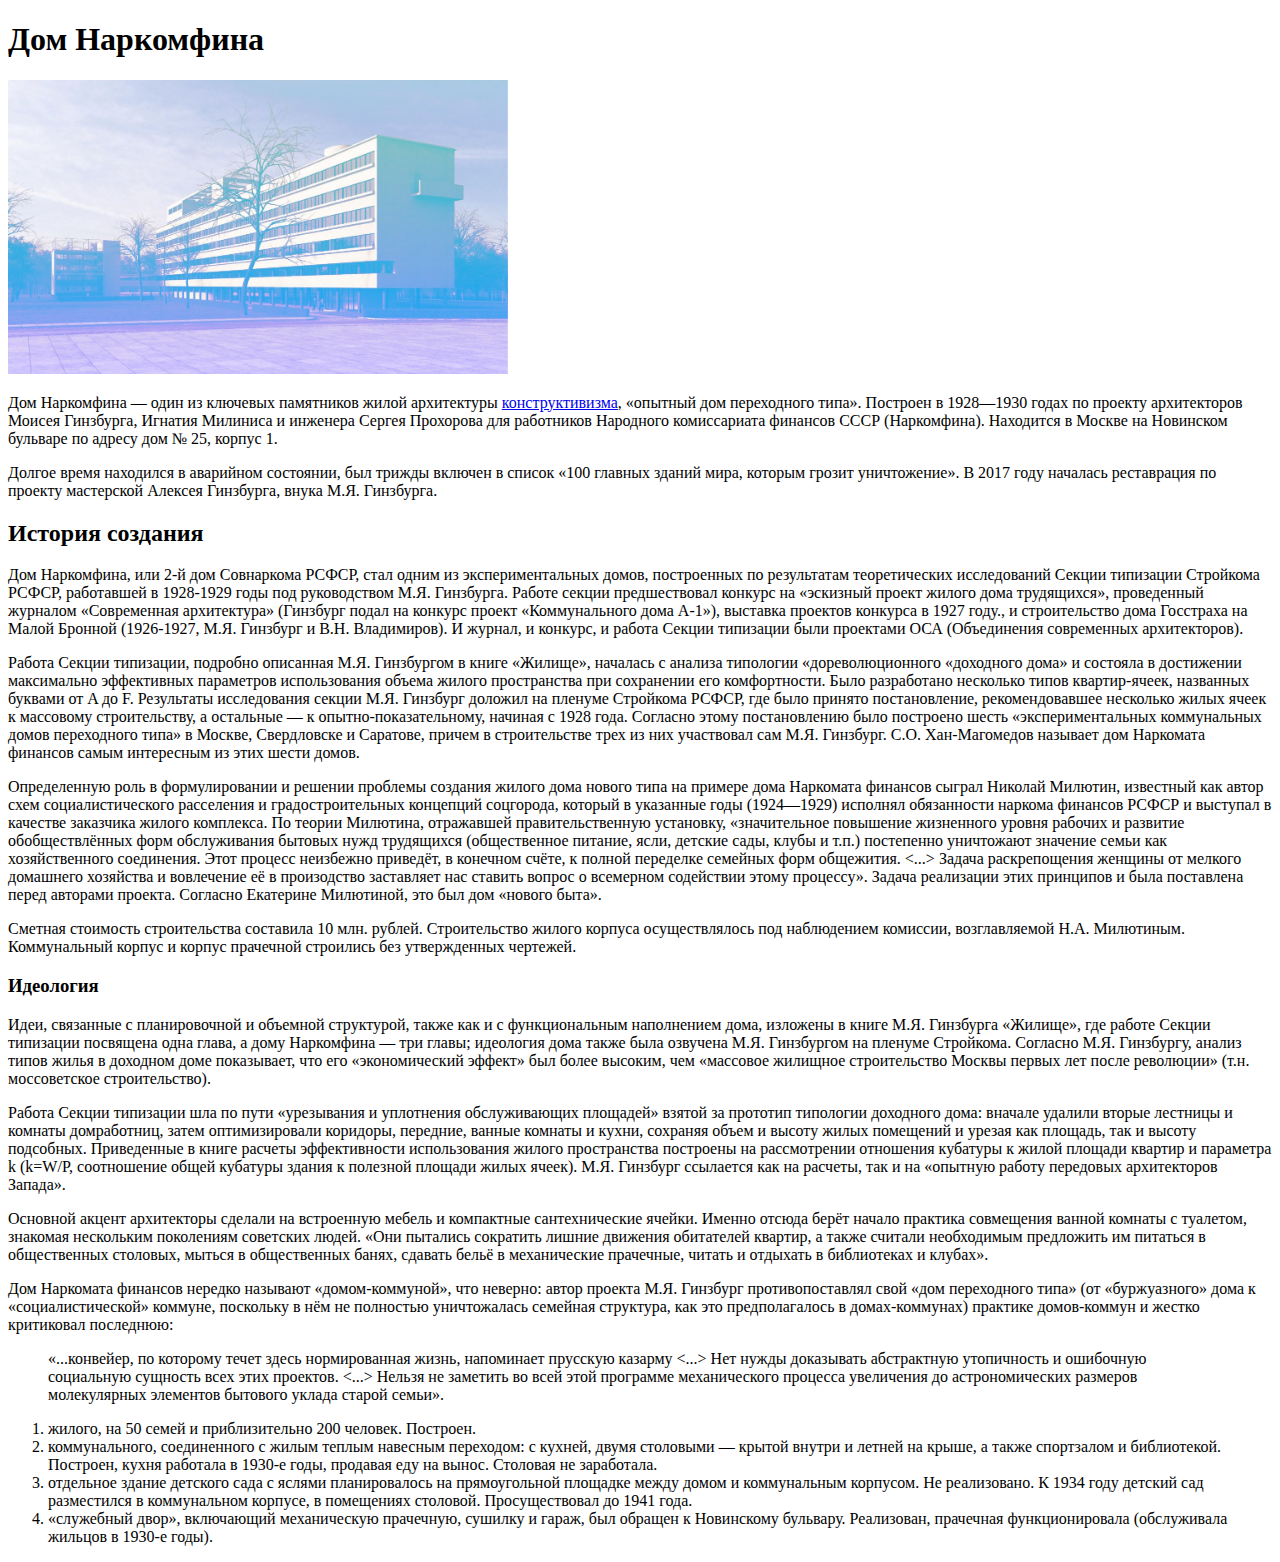
==== index.html @ 210976c7 "Домашка 1" ====
<!DOCTYPE html>
<html lang="en" dir="ltr">
  <head>
    <meta charset="utf-8">
    <title>Дом Наркомфина</title>
  </head>
  <body>
    <h1>Дом Наркомфина</h1>
    <img src="narkomfin.jpg" alt="Дом Наркомфина" width="500">
    <p>Дом Наркомфина — один из ключевых памятников жилой архитектуры <a href="https://ru.wikipedia.org/wiki/%D0%9A%D0%BE%D0%BD%D1%81%D1%82%D1%80%D1%83%D0%BA%D1%82%D0%B8%D0%B2%D0%B8%D0%B7%D0%BC_(%D0%B8%D1%81%D0%BA%D1%83%D1%81%D1%81%D1%82%D0%B2%D0%BE)">конструктивизма</a>, «опытный дом переходного типа». Построен в 1928—1930 годах по проекту архитекторов Моисея Гинзбурга, Игнатия Милиниса и инженера Сергея Прохорова для работников Народного комиссариата финансов СССР (Наркомфина). Находится в Москве на Новинском бульваре по адресу дом № 25, корпус 1.</p>
    <p>Долгое время находился в аварийном состоянии, был трижды включен в список «100 главных зданий мира, которым грозит уничтожение». В 2017 году началась реставрация по проекту мастерской Алексея Гинзбурга, внука М.Я. Гинзбурга.</p>

    <h2>История создания</h2>
    <p>Дом Наркомфина, или 2-й дом Совнаркома РСФСР, стал одним из экспериментальных домов, построенных по результатам теоретических исследований Секции типизации Стройкома РСФСР, работавшей в 1928-1929 годы под руководством М.Я. Гинзбурга. Работе секции предшествовал конкурс на «эскизный проект жилого дома трудящихся», проведенный журналом «Современная архитектура» (Гинзбург подал на конкурс проект «Коммунального дома А-1»), выставка проектов конкурса в 1927 году., и строительство дома Госстраха на Малой Бронной (1926-1927, М.Я. Гинзбург и В.Н. Владимиров). И журнал, и конкурс, и работа Секции типизации были проектами ОСА (Объединения современных архитекторов).</p>
    <p>Работа Секции типизации, подробно описанная М.Я. Гинзбургом в книге «Жилище», началась с анализа типологии «дореволюционного «доходного дома» и состояла в достижении максимально эффективных параметров использования объема жилого пространства при сохранении его комфортности. Было разработано несколько типов квартир-ячеек, названных буквами от A до F. Результаты исследования секции М.Я. Гинзбург доложил на пленуме Стройкома РСФСР, где было принято постановление, рекомендовавшее несколько жилых ячеек к массовому строительству, а остальные — к опытно-показательному, начиная с 1928 года. Согласно этому постановлению было построено шесть «экспериментальных коммунальных домов переходного типа» в Москве, Свердловске и Саратове, причем в строительстве трех из них участвовал сам М.Я. Гинзбург. С.О. Хан-Магомедов называет дом Наркомата финансов самым интересным из этих шести домов.</p>
    <p>Определенную роль в формулировании и решении проблемы создания жилого дома нового типа на примере дома Наркомата финансов сыграл Николай Милютин, известный как автор схем социалистического расселения и градостроительных концепций соцгорода, который в указанные годы (1924—1929) исполнял обязанности наркома финансов РСФСР и выступал в качестве заказчика жилого комплекса. По теории Милютина, отражавшей правительственную установку, «значительное повышение жизненного уровня рабочих и развитие обобществлённых форм обслуживания бытовых нужд трудящихся (общественное питание, ясли, детские сады, клубы и т.п.) постепенно уничтожают значение семьи как хозяйственного соединения. Этот процесс неизбежно приведёт, в конечном счёте, к полной переделке семейных форм общежития. <...> Задача раскрепощения женщины от мелкого домашнего хозяйства и вовлечение её в произодство заставляет нас ставить вопрос о всемерном содействии этому процессу». Задача реализации этих принципов и была поставлена перед авторами проекта. Согласно Екатерине Милютиной, это был дом «нового быта».</p>
    <p>Сметная стоимость строительства составила 10 млн. рублей. Строительство жилого корпуса осуществлялось под наблюдением комиссии, возглавляемой Н.А. Милютиным. Коммунальный корпус и корпус прачечной строились без утвержденных чертежей.</p>

    <h3>Идеология</h3>
    <p>Идеи, связанные с планировочной и объемной структурой, также как и с функциональным наполнением дома, изложены в книге М.Я. Гинзбурга «Жилище», где работе Секции типизации посвящена одна глава, а дому Наркомфина — три главы; идеология дома также была озвучена М.Я. Гинзбургом на пленуме Стройкома. Согласно М.Я. Гинзбургу, анализ типов жилья в доходном доме показывает, что его «экономический эффект» был более высоким, чем «массовое жилищное строительство Москвы первых лет после революции» (т.н. моссоветское строительство).</p>
    <p>Работа Секции типизации шла по пути «урезывания и уплотнения обслуживающих площадей» взятой за прототип типологии доходного дома: вначале удалили вторые лестницы и комнаты домработниц, затем оптимизировали коридоры, передние, ванные комнаты и кухни, сохраняя объем и высоту жилых помещений и урезая как площадь, так и высоту подсобных. Приведенные в книге расчеты эффективности использования жилого пространства построены на рассмотрении отношения кубатуры к жилой площади квартир и параметра k (k=W/P, соотношение общей кубатуры здания к полезной площади жилых ячеек). М.Я. Гинзбург ссылается как на расчеты, так и на «опытную работу передовых архитекторов Запада».</p>
    <p>Основной акцент архитекторы сделали на встроенную мебель и компактные сантехнические ячейки. Именно отсюда берёт начало практика совмещения ванной комнаты с туалетом, знакомая нескольким поколениям советских людей. «Они пытались сократить лишние движения обитателей квартир, а также считали необходимым предложить им питаться в общественных столовых, мыться в общественных банях, сдавать бельё в механические прачечные, читать и отдыхать в библиотеках и клубах».</p>
    <p>Дом Наркомата финансов нередко называют «домом-коммуной», что неверно: автор проекта М.Я. Гинзбург противопоставлял свой «дом переходного типа» (от «буржуазного» дома к «социалистической» коммуне, поскольку в нём не полностью уничтожалась семейная структура, как это предполагалось в домах-коммунах) практике домов-коммун и жестко критиковал последнюю:</p>
    <blockquote cite="https://ru.wikipedia.org/wiki/%D0%94%D0%BE%D0%BC_%D0%9D%D0%B0%D1%80%D0%BA%D0%BE%D0%BC%D1%84%D0%B8%D0%BD%D0%B0">«...конвейер, по которому течет здесь нормированная жизнь, напоминает прусскую казарму <...> Нет нужды доказывать абстрактную утопичность и ошибочную социальную сущность всех этих проектов. <...> Нельзя не заметить во всей этой программе механического процесса увеличения до астрономических размеров молекулярных элементов бытового уклада старой семьи».</blockquote>

    <ol>
      <li>жилого, на 50 семей и приблизительно 200 человек. Построен.</li>
      <li>коммунального, соединенного с жилым теплым навесным переходом: с кухней, двумя столовыми — крытой внутри и летней на крыше, а также спортзалом и библиотекой. Построен, кухня работала в 1930-е годы, продавая еду на вынос. Столовая не заработала.</li>
      <li>отдельное здание детского сада с яслями планировалось на прямоугольной площадке между домом и коммунальным корпусом. Не реализовано. К 1934 году детский сад разместился в коммунальном корпусе, в помещениях столовой. Просуществовал до 1941 года.</li>
      <li>«служебный двор», включающий механическую прачечную, сушилку и гараж, был обращен к Новинскому бульвару. Реализован, прачечная функционировала (обслуживала жильцов в 1930-е годы).</li>
    </ol>

  </body>
</html>
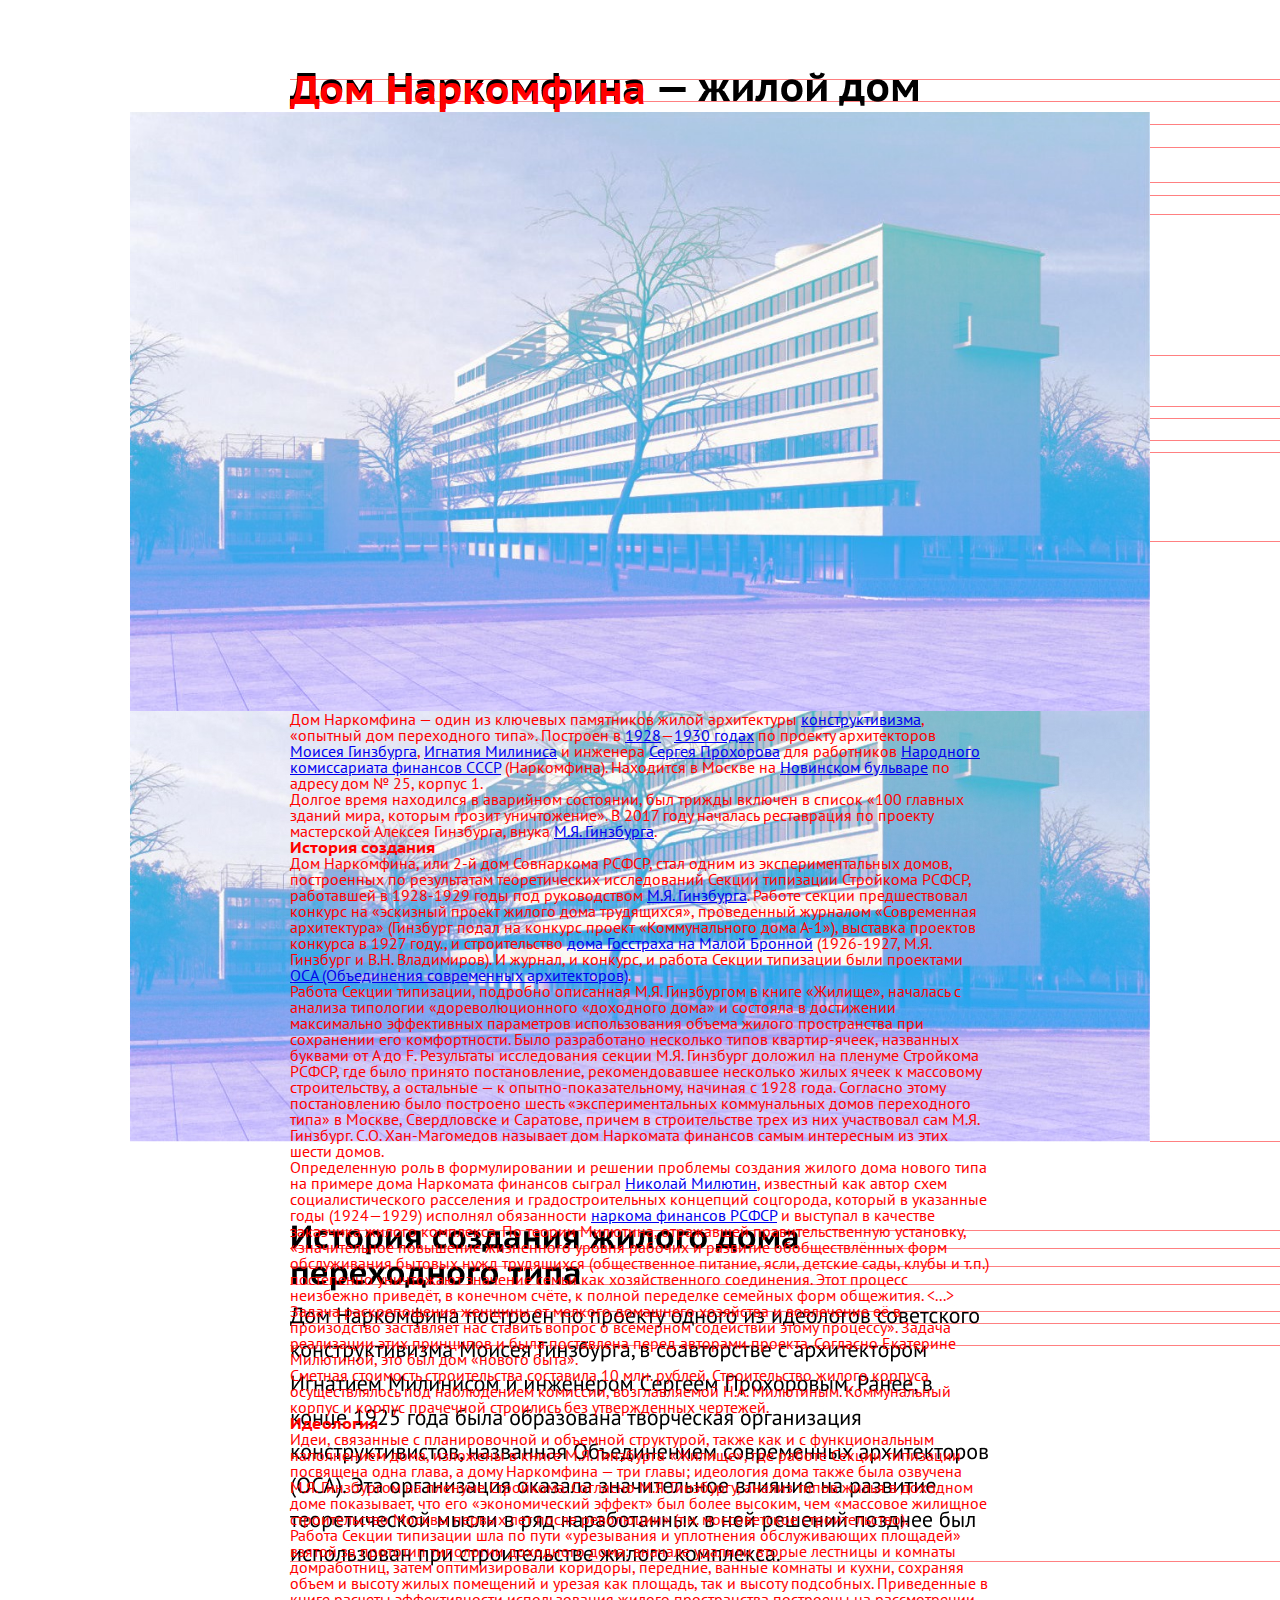
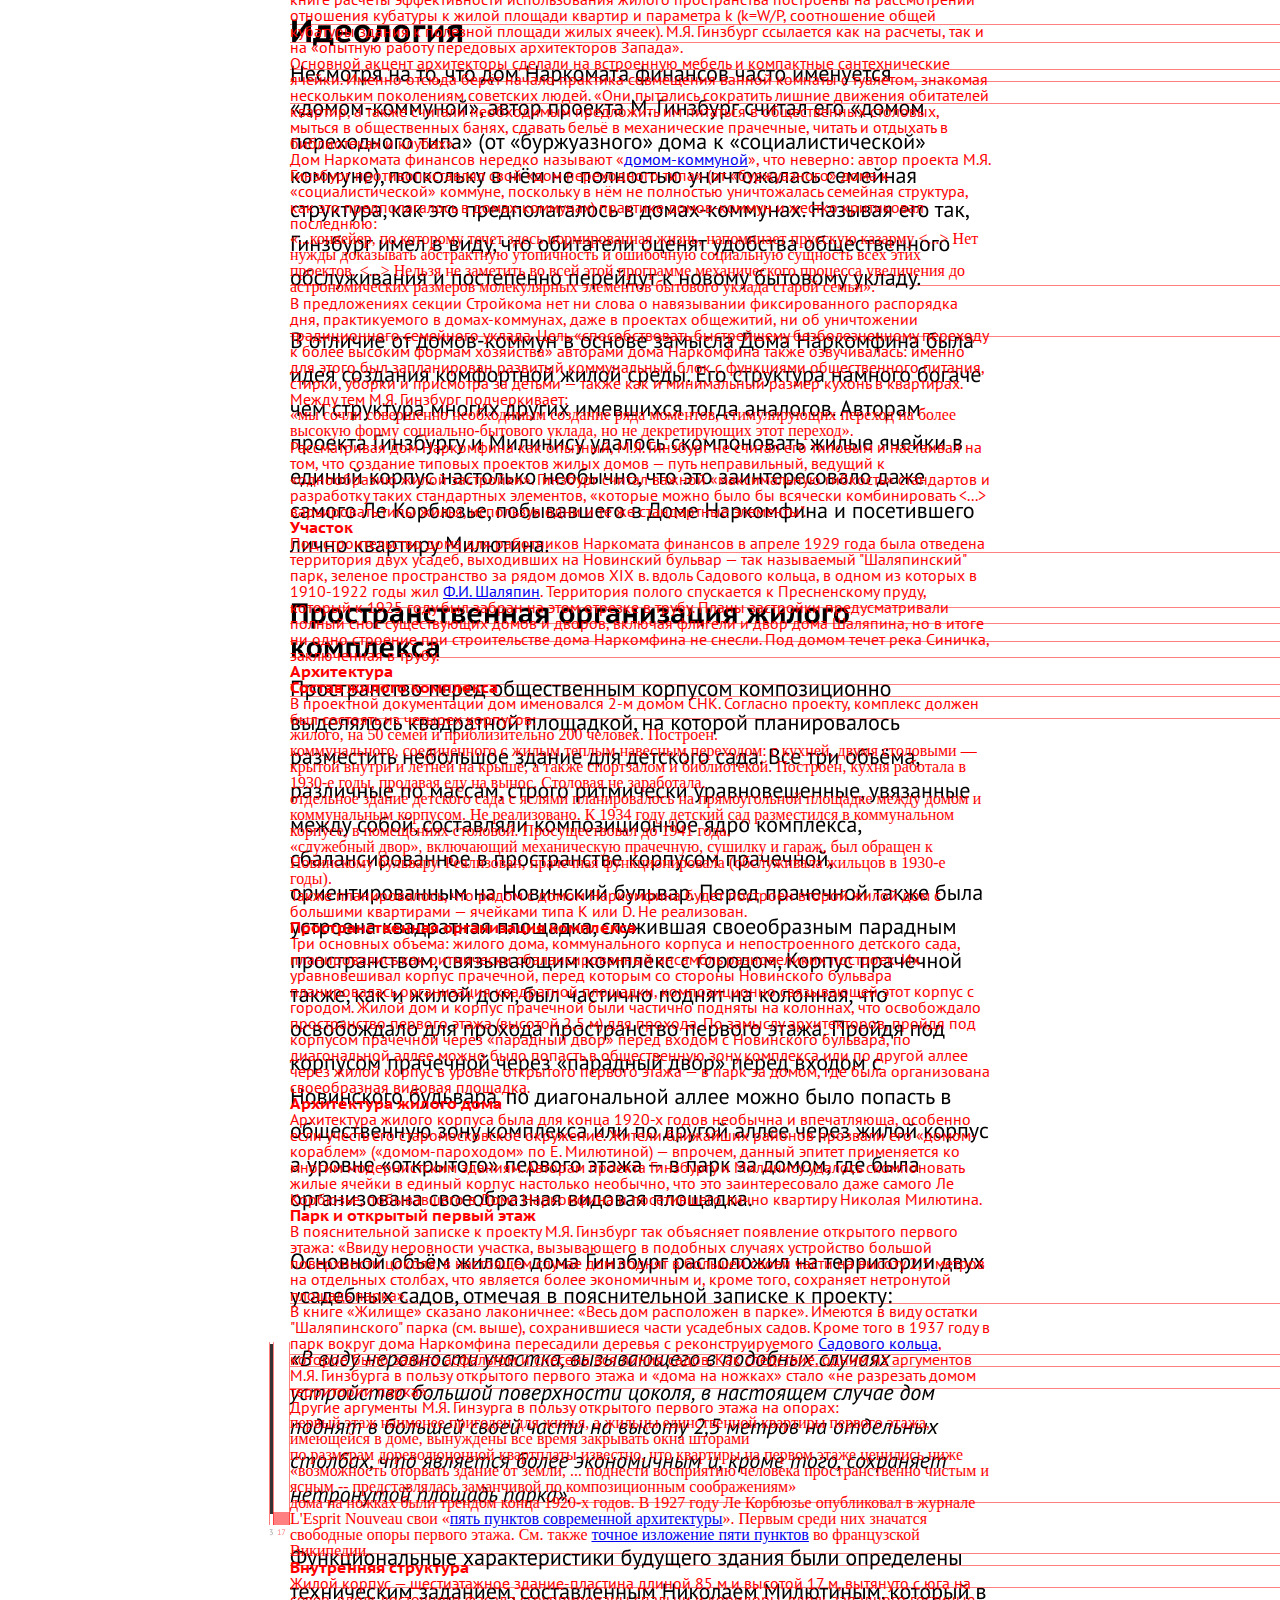
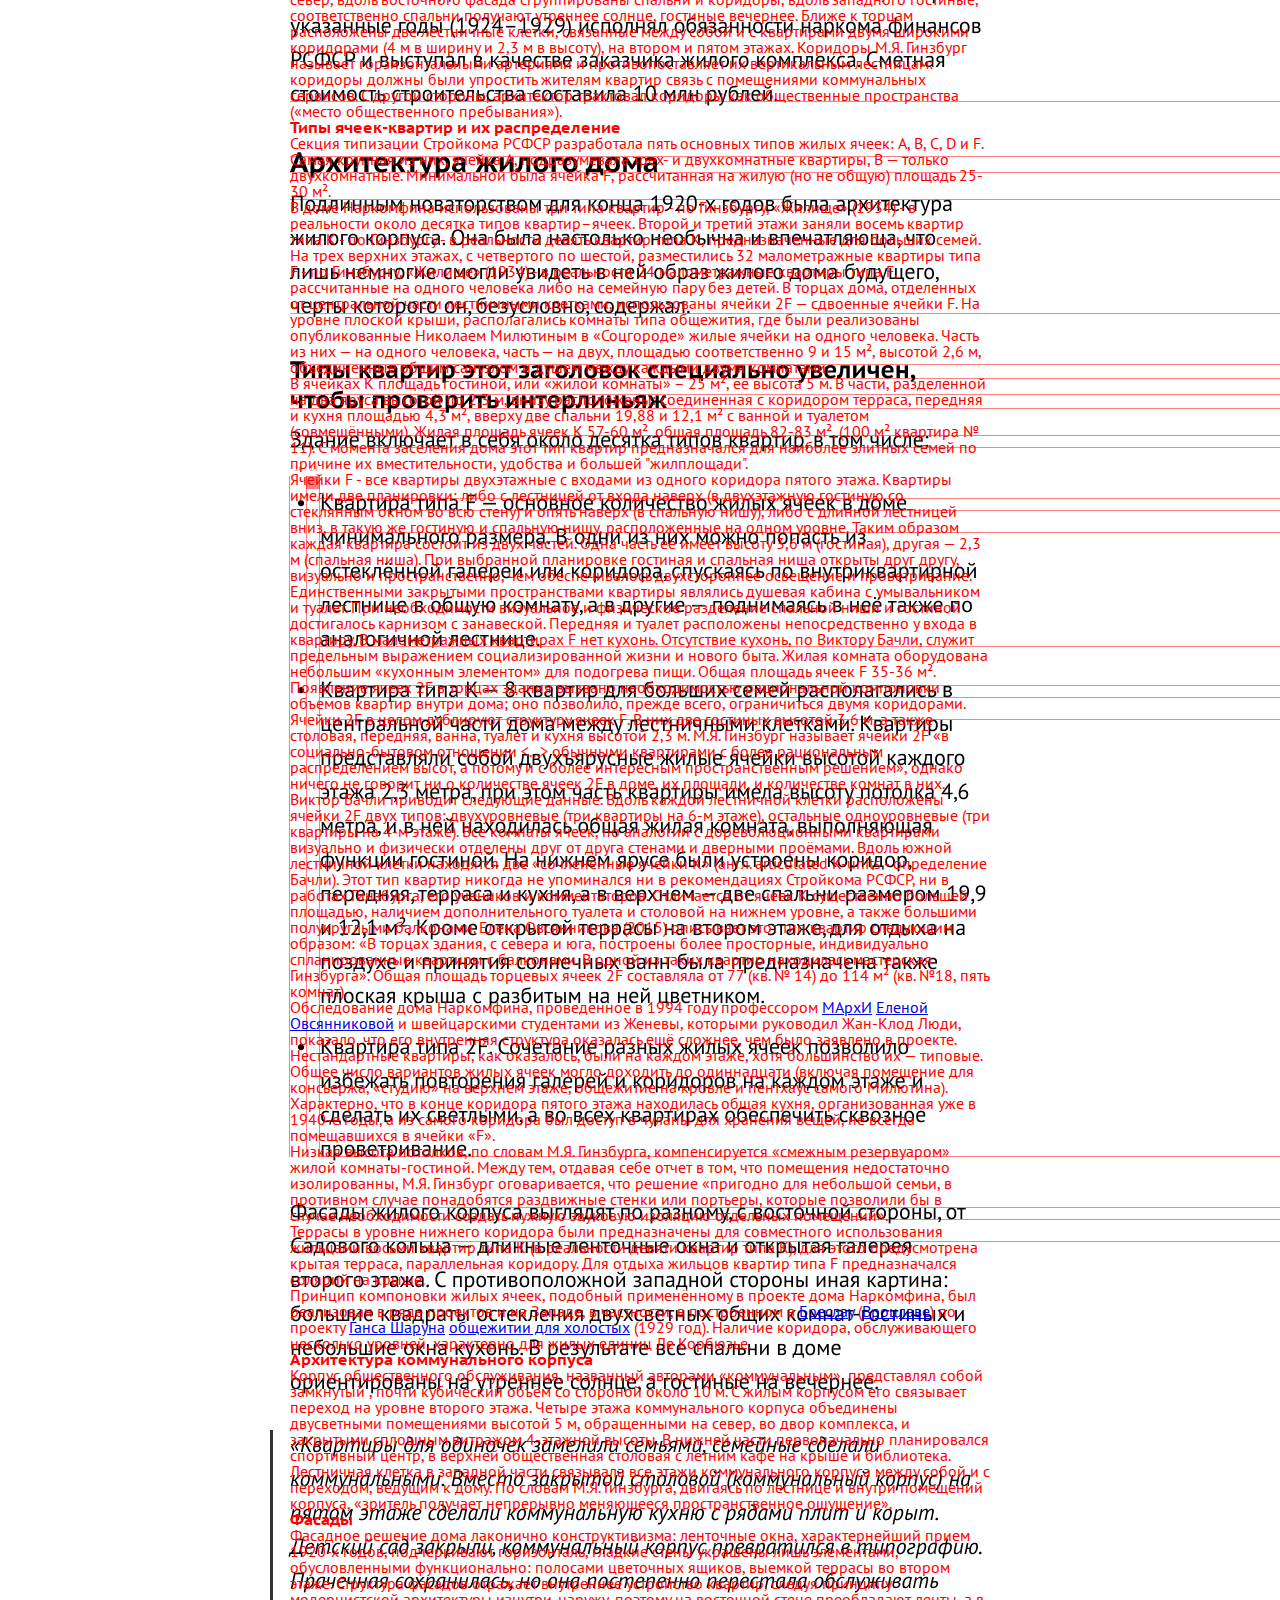
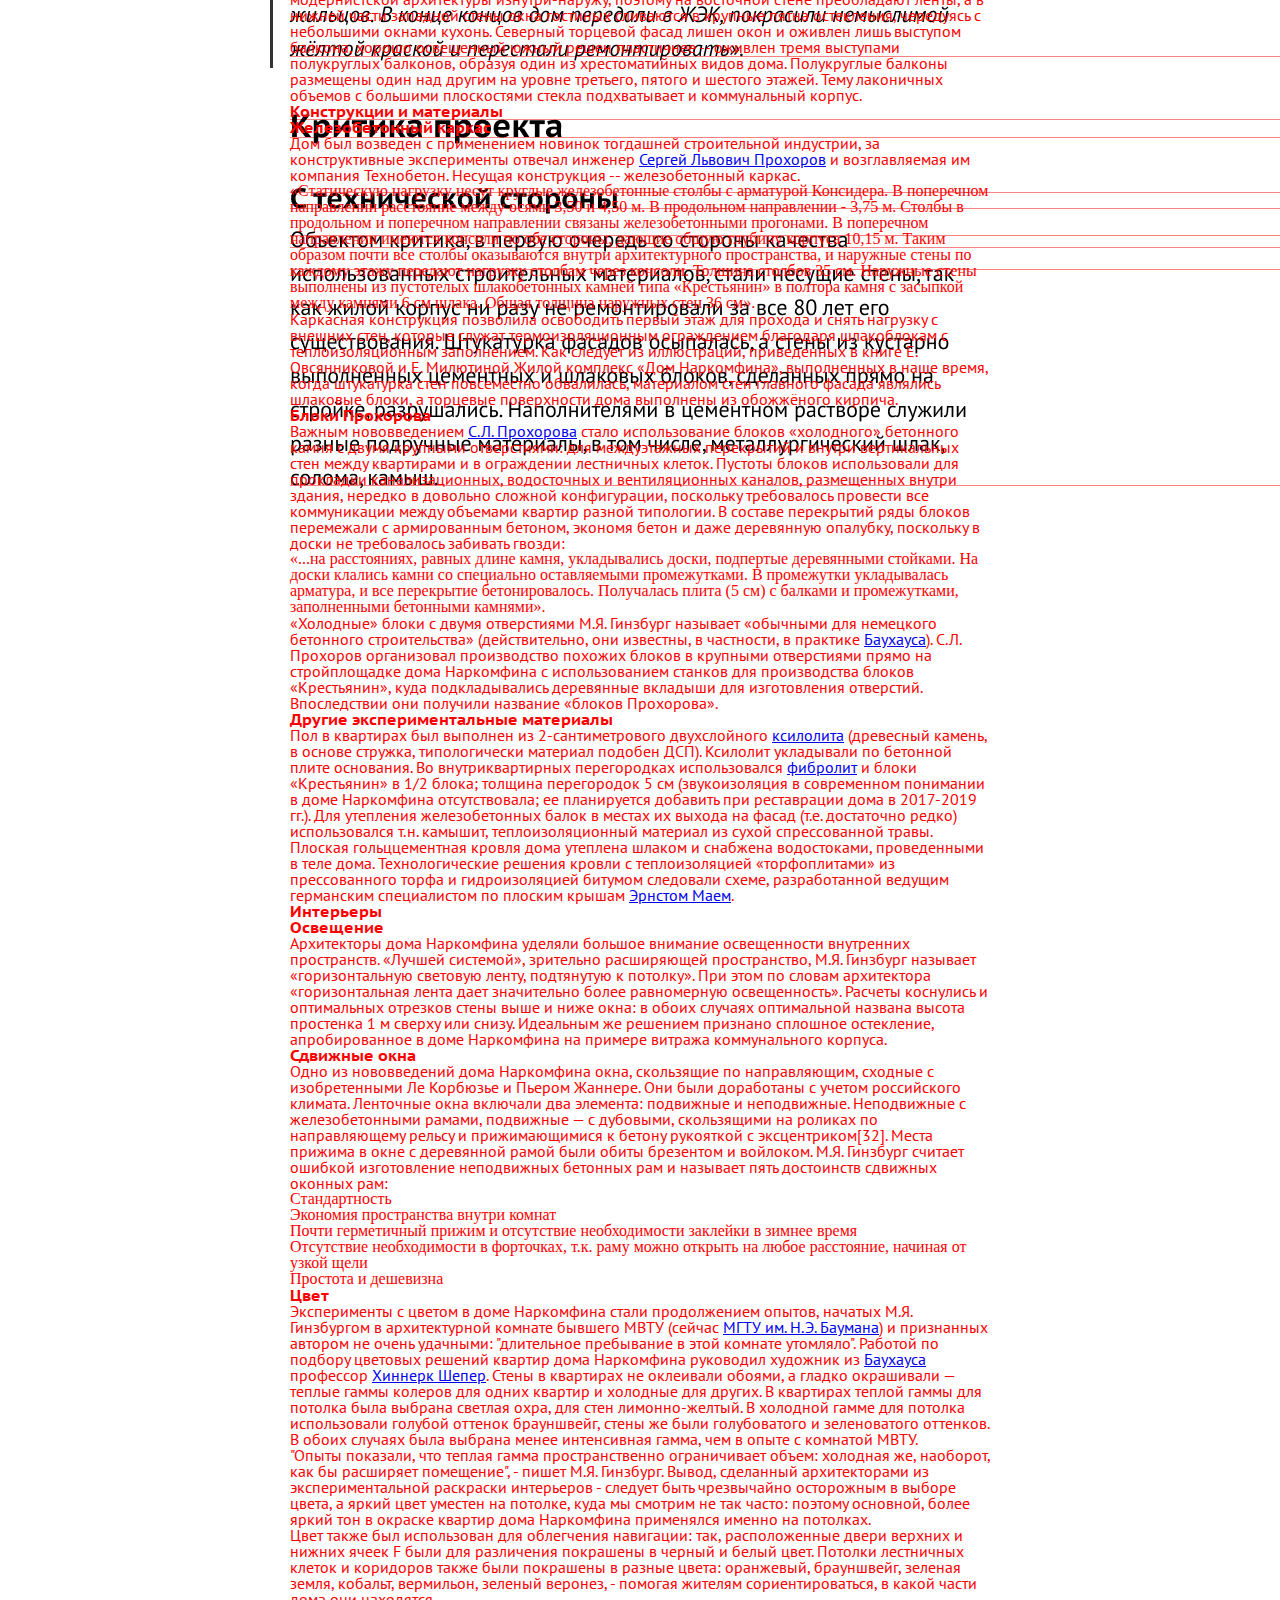
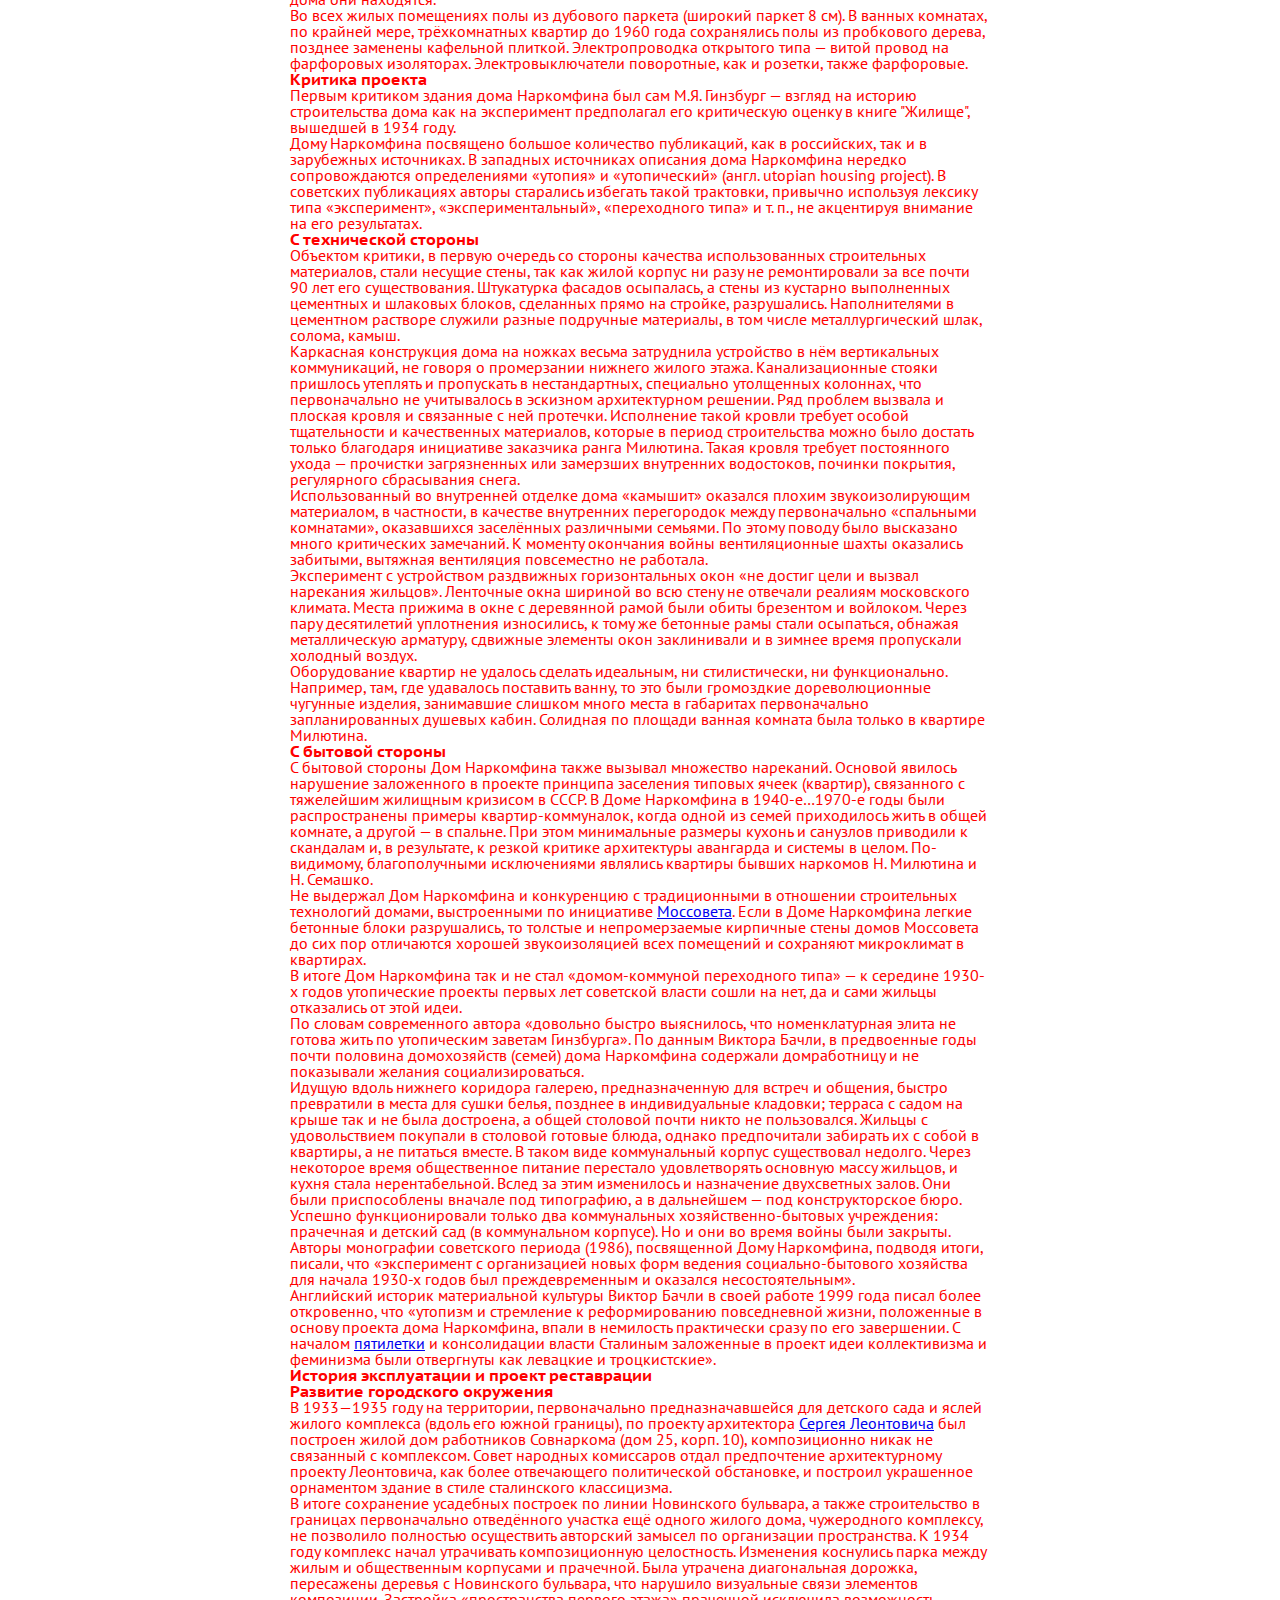
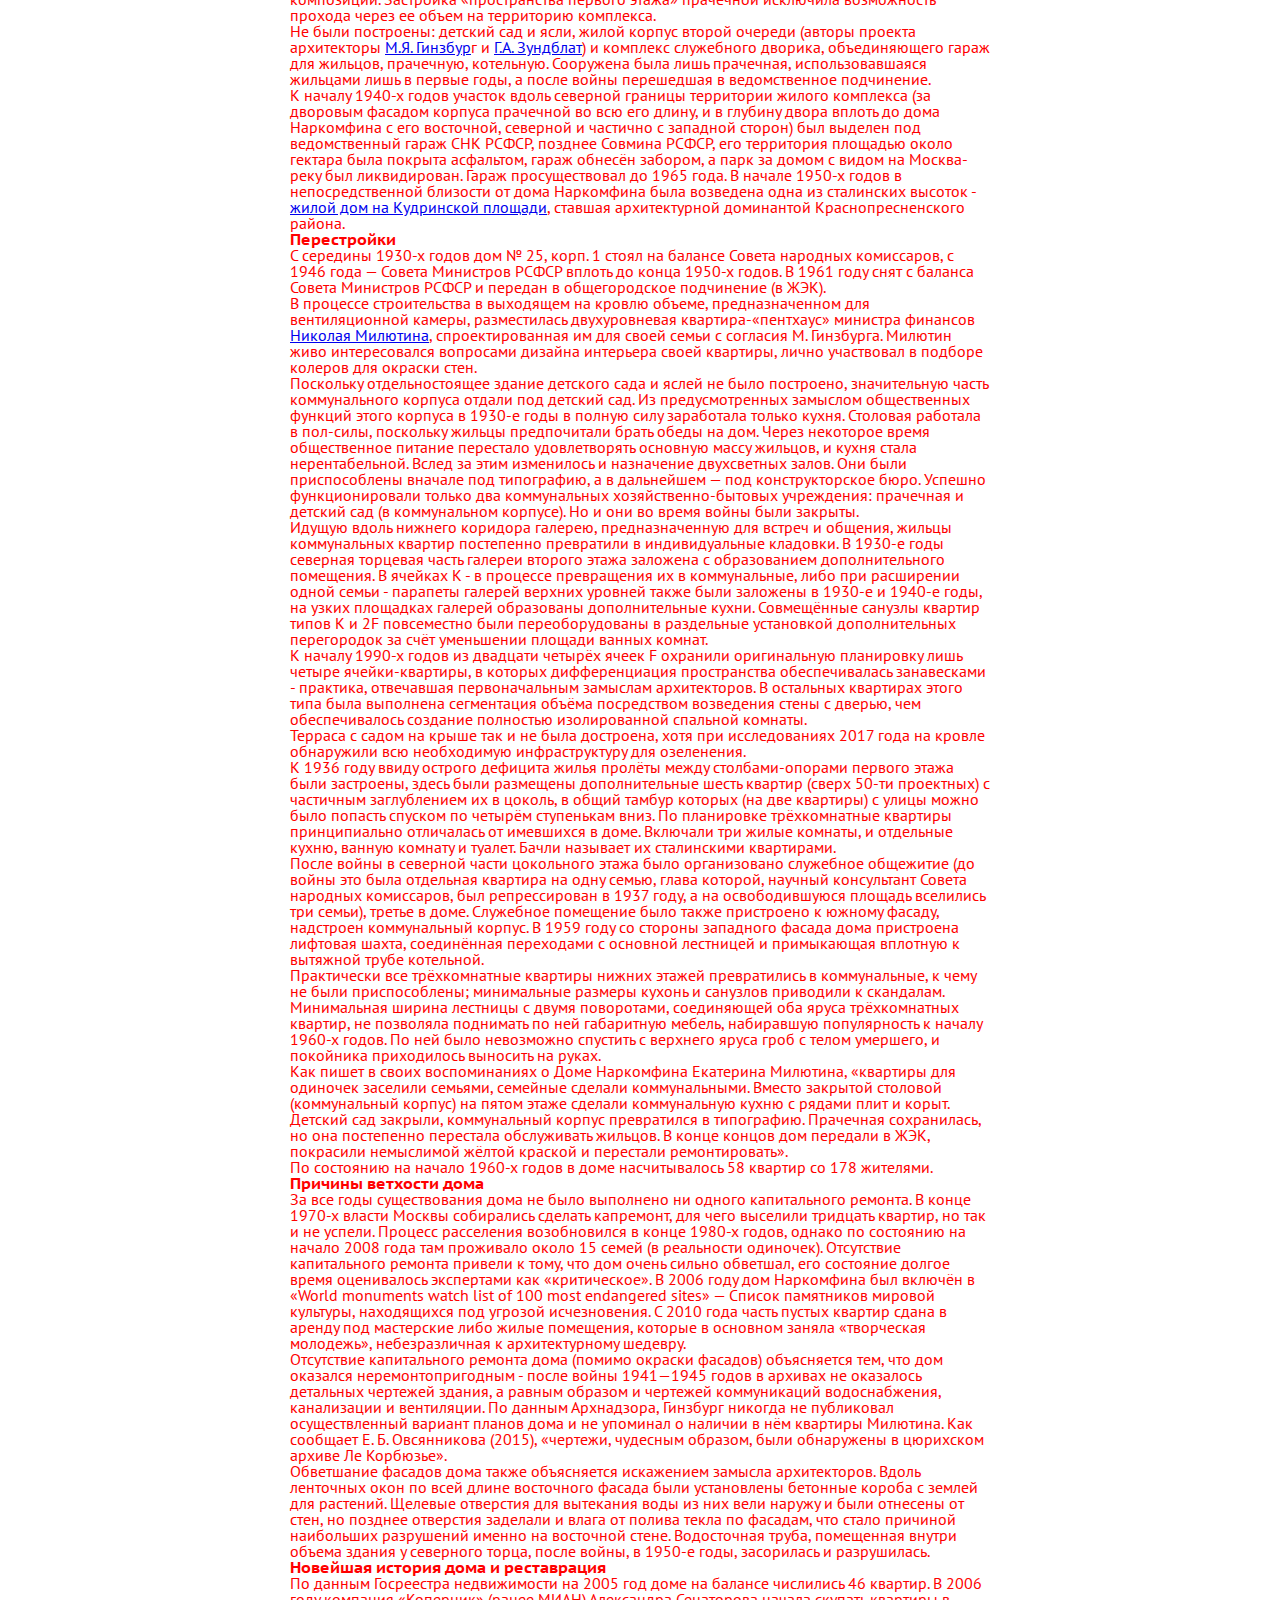
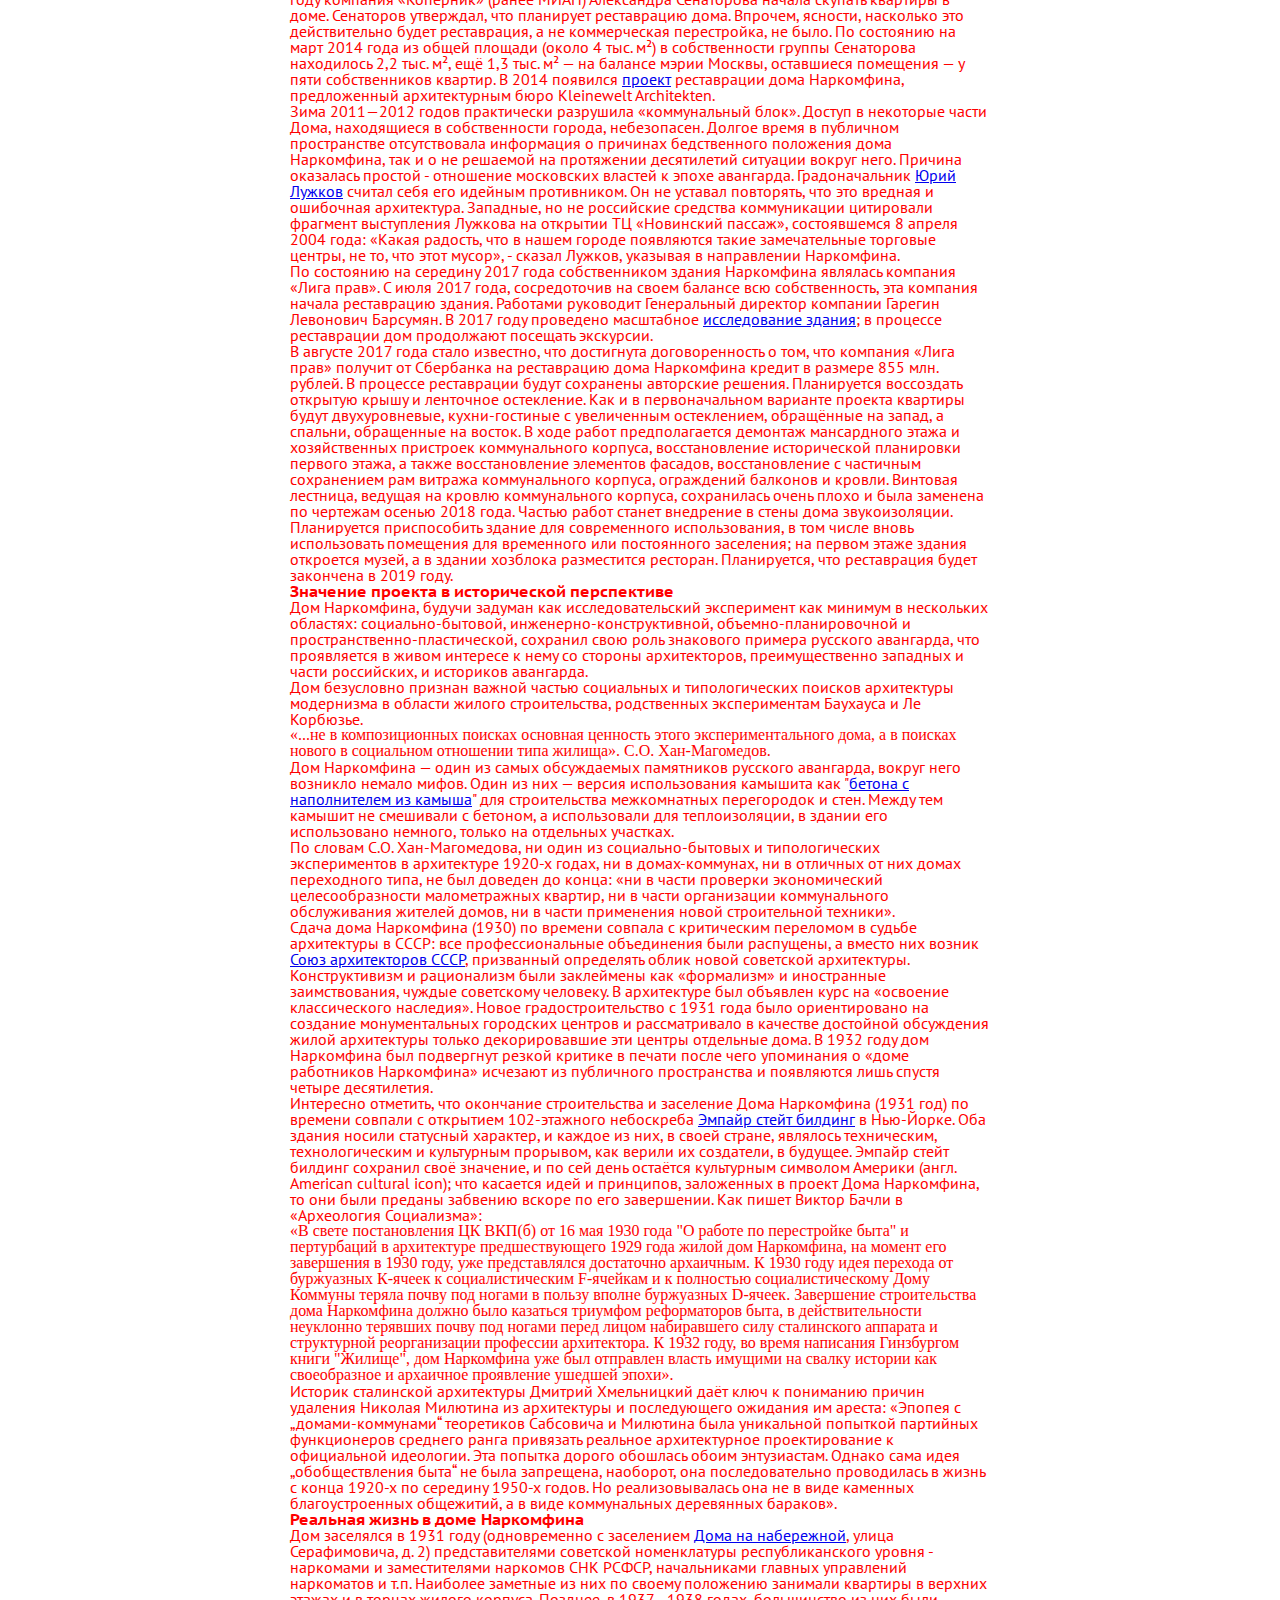
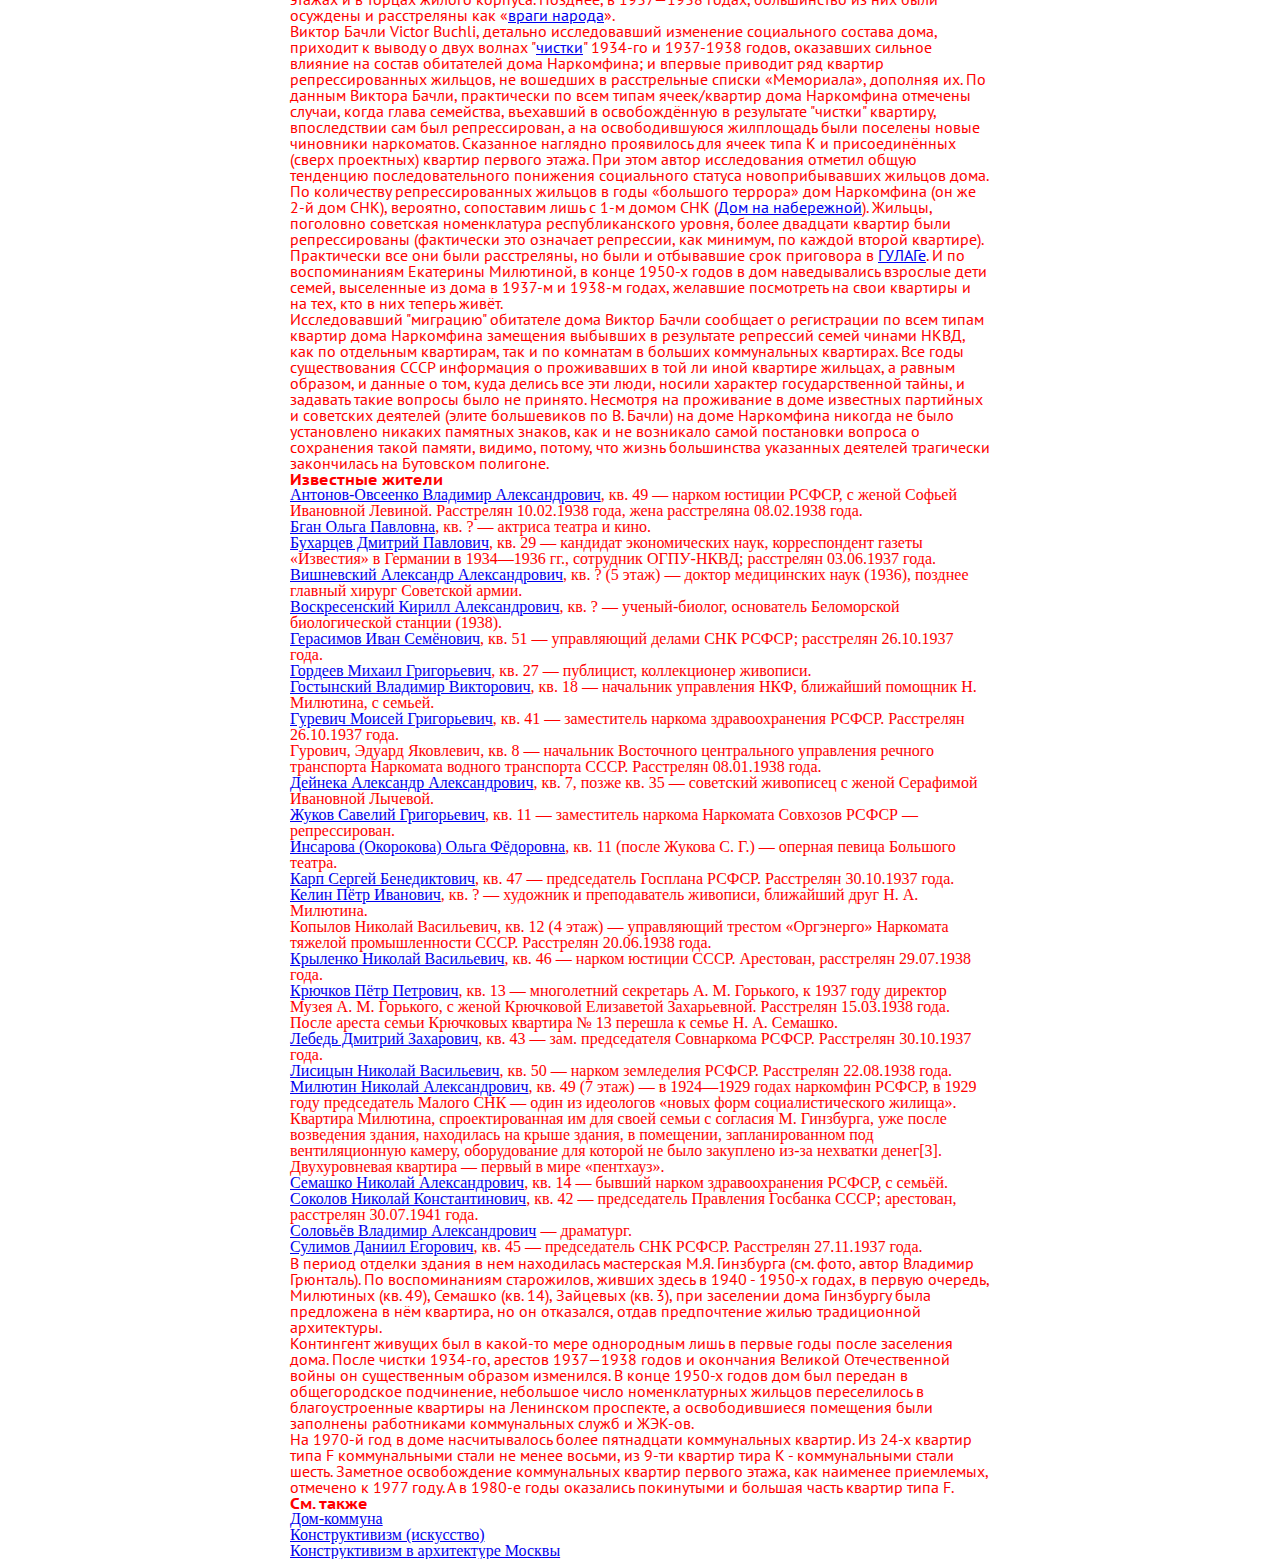
==== commit 0e9a4042: "Work snapshot" ====
--- a/index.html
+++ b/index.html
@@ -3,25 +3,38 @@
   <head>
     <meta charset="utf-8">
     <title>Дом Наркомфина</title>
+    <link rel="stylesheet" href="reset.css">
+    <link href="https://fonts.googleapis.com/css2?family=PT+Sans+Caption:wght@400;700&family=PT+Sans:ital,wght@0,400;0,700;1,400;1,700&display=swap" rel="stylesheet">
+    <link rel="stylesheet" href="style.css">
   </head>
   <body>
     <h1>Дом Наркомфина</h1>
-    <img src="narkomfin.jpg" alt="Дом Наркомфина" width="500">
-    <p>Дом Наркомфина — один из ключевых памятников жилой архитектуры <a href="https://ru.wikipedia.org/wiki/%D0%9A%D0%BE%D0%BD%D1%81%D1%82%D1%80%D1%83%D0%BA%D1%82%D0%B8%D0%B2%D0%B8%D0%B7%D0%BC_(%D0%B8%D1%81%D0%BA%D1%83%D1%81%D1%81%D1%82%D0%B2%D0%BE)">конструктивизма</a>, «опытный дом переходного типа». Построен в 1928—1930 годах по проекту архитекторов Моисея Гинзбурга, Игнатия Милиниса и инженера Сергея Прохорова для работников Народного комиссариата финансов СССР (Наркомфина). Находится в Москве на Новинском бульваре по адресу дом № 25, корпус 1.</p>
-    <p>Долгое время находился в аварийном состоянии, был трижды включен в список «100 главных зданий мира, которым грозит уничтожение». В 2017 году началась реставрация по проекту мастерской Алексея Гинзбурга, внука М.Я. Гинзбурга.</p>
+    <img src="narkomfin.jpg" alt="Дом Наркомфина">
+    <p>Дом Наркомфина — один из ключевых памятников жилой архитектуры <a href="https://ru.wikipedia.org/wiki/%D0%9A%D0%BE%D0%BD%D1%81%D1%82%D1%80%D1%83%D0%BA%D1%82%D0%B8%D0%B2%D0%B8%D0%B7%D0%BC_(%D0%B8%D1%81%D0%BA%D1%83%D1%81%D1%81%D1%82%D0%B2%D0%BE)">конструктивизма</a>, «опытный дом переходного типа». Построен в <a href="https://ru.wikipedia.org/wiki/1928_%D0%B3%D0%BE%D0%B4">1928</a>—<a href="https://ru.wikipedia.org/wiki/1930_%D0%B3%D0%BE%D0%B4">1930 годах</a> по проекту архитекторов <a href="https://ru.wikipedia.org/wiki/%D0%93%D0%B8%D0%BD%D0%B7%D0%B1%D1%83%D1%80%D0%B3,_%D0%9C%D0%BE%D0%B8%D1%81%D0%B5%D0%B9_%D0%AF%D0%BA%D0%BE%D0%B2%D0%BB%D0%B5%D0%B2%D0%B8%D1%87">Моисея Гинзбурга</a>, <a href="https://ru.wikipedia.org/wiki/%D0%9C%D0%B8%D0%BB%D0%B8%D0%BD%D0%B8%D1%81,_%D0%98%D0%B3%D0%BD%D0%B0%D1%82%D0%B8%D0%B9_%D0%A4%D1%80%D0%B0%D0%BD%D1%86%D0%B5%D0%B2%D0%B8%D1%87">Игнатия Милиниса</a> и инженера <a href="https://ru.wikipedia.org/wiki/%D0%A1%D0%B5%D1%80%D0%B3%D0%B5%D0%B9_%D0%9B%D1%8C%D0%B2%D0%BE%D0%B2%D0%B8%D1%87_%D0%9F%D1%80%D0%BE%D1%85%D0%BE%D1%80%D0%BE%D0%B2">Сергея Прохорова</a> для работников <a href="https://ru.wikipedia.org/wiki/%D0%9D%D0%B0%D1%80%D0%BE%D0%B4%D0%BD%D1%8B%D0%B9_%D0%BA%D0%BE%D0%BC%D0%B8%D1%81%D1%81%D0%B0%D1%80%D0%B8%D0%B0%D1%82_%D1%84%D0%B8%D0%BD%D0%B0%D0%BD%D1%81%D0%BE%D0%B2_%D0%A1%D0%A1%D0%A1%D0%A0">Народного комиссариата финансов СССР</a> (Наркомфина). Находится в Москве на <a href="https://ru.wikipedia.org/wiki/%D0%9D%D0%BE%D0%B2%D0%B8%D0%BD%D1%81%D0%BA%D0%B8%D0%B9_%D0%B1%D1%83%D0%BB%D1%8C%D0%B2%D0%B0%D1%80">Новинском бульваре</a> по адресу дом № 25, корпус 1.</p>
+    <p>Долгое время находился в аварийном состоянии, был трижды включен в список «100 главных зданий мира, которым грозит уничтожение». В 2017 году началась реставрация по проекту мастерской Алексея Гинзбурга, внука <a href="https://ru.wikipedia.org/wiki/%D0%93%D0%B8%D0%BD%D0%B7%D0%B1%D1%83%D1%80%D0%B3,_%D0%9C%D0%BE%D0%B8%D1%81%D0%B5%D0%B9_%D0%AF%D0%BA%D0%BE%D0%B2%D0%BB%D0%B5%D0%B2%D0%B8%D1%87">М.Я. Гинзбурга</a>.</p>
 
     <h2>История создания</h2>
-    <p>Дом Наркомфина, или 2-й дом Совнаркома РСФСР, стал одним из экспериментальных домов, построенных по результатам теоретических исследований Секции типизации Стройкома РСФСР, работавшей в 1928-1929 годы под руководством М.Я. Гинзбурга. Работе секции предшествовал конкурс на «эскизный проект жилого дома трудящихся», проведенный журналом «Современная архитектура» (Гинзбург подал на конкурс проект «Коммунального дома А-1»), выставка проектов конкурса в 1927 году., и строительство дома Госстраха на Малой Бронной (1926-1927, М.Я. Гинзбург и В.Н. Владимиров). И журнал, и конкурс, и работа Секции типизации были проектами ОСА (Объединения современных архитекторов).</p>
+    <p>Дом Наркомфина, или 2-й дом Совнаркома РСФСР, стал одним из экспериментальных домов, построенных по результатам теоретических исследований Секции типизации Стройкома РСФСР, работавшей в 1928-1929 годы под руководством <a href="https://ru.wikipedia.org/wiki/%D0%93%D0%B8%D0%BD%D0%B7%D0%B1%D1%83%D1%80%D0%B3,_%D0%9C%D0%BE%D0%B8%D1%81%D0%B5%D0%B9_%D0%AF%D0%BA%D0%BE%D0%B2%D0%BB%D0%B5%D0%B2%D0%B8%D1%87">М.Я. Гинзбурга</a>. Работе секции предшествовал конкурс на «эскизный проект жилого дома трудящихся», проведенный журналом «Современная архитектура» (Гинзбург подал на конкурс проект «Коммунального дома А-1»), выставка проектов конкурса в 1927 году., и строительство <a href="https://ru.wikipedia.org/wiki/%D0%96%D0%B8%D0%BB%D0%BE%D0%B9_%D0%B4%D0%BE%D0%BC_%D0%93%D0%BE%D1%81%D1%81%D1%82%D1%80%D0%B0%D1%85%D0%B0_%D0%BD%D0%B0_%D0%9C%D0%B0%D0%BB%D0%BE%D0%B9_%D0%91%D1%80%D0%BE%D0%BD%D0%BD%D0%BE%D0%B9">дома Госстраха на Малой Бронной</a> (1926-1927, М.Я. Гинзбург и В.Н. Владимиров). И журнал, и конкурс, и работа Секции типизации были проектами <a href="https://ru.wikipedia.org/wiki/%D0%9E%D0%B1%D1%8A%D0%B5%D0%B4%D0%B8%D0%BD%D0%B5%D0%BD%D0%B8%D0%B5_%D1%81%D0%BE%D0%B2%D1%80%D0%B5%D0%BC%D0%B5%D0%BD%D0%BD%D1%8B%D1%85_%D0%B0%D1%80%D1%85%D0%B8%D1%82%D0%B5%D0%BA%D1%82%D0%BE%D1%80%D0%BE%D0%B2">ОСА (Объединения современных архитекторов)</a>.</p>
     <p>Работа Секции типизации, подробно описанная М.Я. Гинзбургом в книге «Жилище», началась с анализа типологии «дореволюционного «доходного дома» и состояла в достижении максимально эффективных параметров использования объема жилого пространства при сохранении его комфортности. Было разработано несколько типов квартир-ячеек, названных буквами от A до F. Результаты исследования секции М.Я. Гинзбург доложил на пленуме Стройкома РСФСР, где было принято постановление, рекомендовавшее несколько жилых ячеек к массовому строительству, а остальные — к опытно-показательному, начиная с 1928 года. Согласно этому постановлению было построено шесть «экспериментальных коммунальных домов переходного типа» в Москве, Свердловске и Саратове, причем в строительстве трех из них участвовал сам М.Я. Гинзбург. С.О. Хан-Магомедов называет дом Наркомата финансов самым интересным из этих шести домов.</p>
-    <p>Определенную роль в формулировании и решении проблемы создания жилого дома нового типа на примере дома Наркомата финансов сыграл Николай Милютин, известный как автор схем социалистического расселения и градостроительных концепций соцгорода, который в указанные годы (1924—1929) исполнял обязанности наркома финансов РСФСР и выступал в качестве заказчика жилого комплекса. По теории Милютина, отражавшей правительственную установку, «значительное повышение жизненного уровня рабочих и развитие обобществлённых форм обслуживания бытовых нужд трудящихся (общественное питание, ясли, детские сады, клубы и т.п.) постепенно уничтожают значение семьи как хозяйственного соединения. Этот процесс неизбежно приведёт, в конечном счёте, к полной переделке семейных форм общежития. <...> Задача раскрепощения женщины от мелкого домашнего хозяйства и вовлечение её в произодство заставляет нас ставить вопрос о всемерном содействии этому процессу». Задача реализации этих принципов и была поставлена перед авторами проекта. Согласно Екатерине Милютиной, это был дом «нового быта».</p>
+    <p>Определенную роль в формулировании и решении проблемы создания жилого дома нового типа на примере дома Наркомата финансов сыграл <a href="https://ru.wikipedia.org/wiki/%D0%9C%D0%B8%D0%BB%D1%8E%D1%82%D0%B8%D0%BD,_%D0%9D%D0%B8%D0%BA%D0%BE%D0%BB%D0%B0%D0%B9_%D0%90%D0%BB%D0%B5%D0%BA%D1%81%D0%B0%D0%BD%D0%B4%D1%80%D0%BE%D0%B2%D0%B8%D1%87">Николай Милютин</a>, известный как автор схем социалистического расселения и градостроительных концепций соцгорода, который в указанные годы (1924—1929) исполнял обязанности <a href="https://ru.wikipedia.org/wiki/%D0%9D%D0%B0%D1%80%D0%BE%D0%B4%D0%BD%D1%8B%D0%B9_%D0%BA%D0%BE%D0%BC%D0%B8%D1%81%D1%81%D0%B0%D1%80%D0%B8%D0%B0%D1%82_%D1%84%D0%B8%D0%BD%D0%B0%D0%BD%D1%81%D0%BE%D0%B2_%D0%A0%D0%A1%D0%A4%D0%A1%D0%A0">наркома финансов РСФСР</a> и выступал в качестве заказчика жилого комплекса. По теории Милютина, отражавшей правительственную установку, «значительное повышение жизненного уровня рабочих и развитие обобществлённых форм обслуживания бытовых нужд трудящихся (общественное питание, ясли, детские сады, клубы и т.п.) постепенно уничтожают значение семьи как хозяйственного соединения. Этот процесс неизбежно приведёт, в конечном счёте, к полной переделке семейных форм общежития. <...> Задача раскрепощения женщины от мелкого домашнего хозяйства и вовлечение её в произодство заставляет нас ставить вопрос о всемерном содействии этому процессу». Задача реализации этих принципов и была поставлена перед авторами проекта. Согласно Екатерине Милютиной, это был дом «нового быта».</p>
     <p>Сметная стоимость строительства составила 10 млн. рублей. Строительство жилого корпуса осуществлялось под наблюдением комиссии, возглавляемой Н.А. Милютиным. Коммунальный корпус и корпус прачечной строились без утвержденных чертежей.</p>
 
     <h3>Идеология</h3>
     <p>Идеи, связанные с планировочной и объемной структурой, также как и с функциональным наполнением дома, изложены в книге М.Я. Гинзбурга «Жилище», где работе Секции типизации посвящена одна глава, а дому Наркомфина — три главы; идеология дома также была озвучена М.Я. Гинзбургом на пленуме Стройкома. Согласно М.Я. Гинзбургу, анализ типов жилья в доходном доме показывает, что его «экономический эффект» был более высоким, чем «массовое жилищное строительство Москвы первых лет после революции» (т.н. моссоветское строительство).</p>
     <p>Работа Секции типизации шла по пути «урезывания и уплотнения обслуживающих площадей» взятой за прототип типологии доходного дома: вначале удалили вторые лестницы и комнаты домработниц, затем оптимизировали коридоры, передние, ванные комнаты и кухни, сохраняя объем и высоту жилых помещений и урезая как площадь, так и высоту подсобных. Приведенные в книге расчеты эффективности использования жилого пространства построены на рассмотрении отношения кубатуры к жилой площади квартир и параметра k (k=W/P, соотношение общей кубатуры здания к полезной площади жилых ячеек). М.Я. Гинзбург ссылается как на расчеты, так и на «опытную работу передовых архитекторов Запада».</p>
     <p>Основной акцент архитекторы сделали на встроенную мебель и компактные сантехнические ячейки. Именно отсюда берёт начало практика совмещения ванной комнаты с туалетом, знакомая нескольким поколениям советских людей. «Они пытались сократить лишние движения обитателей квартир, а также считали необходимым предложить им питаться в общественных столовых, мыться в общественных банях, сдавать бельё в механические прачечные, читать и отдыхать в библиотеках и клубах».</p>
-    <p>Дом Наркомата финансов нередко называют «домом-коммуной», что неверно: автор проекта М.Я. Гинзбург противопоставлял свой «дом переходного типа» (от «буржуазного» дома к «социалистической» коммуне, поскольку в нём не полностью уничтожалась семейная структура, как это предполагалось в домах-коммунах) практике домов-коммун и жестко критиковал последнюю:</p>
+    <p>Дом Наркомата финансов нередко называют «<a href="https://ru.wikipedia.org/wiki/%D0%94%D0%BE%D0%BC-%D0%BA%D0%BE%D0%BC%D0%BC%D1%83%D0%BD%D0%B0">домом-коммуной</a>», что неверно: автор проекта М.Я. Гинзбург противопоставлял свой «дом переходного типа» (от «буржуазного» дома к «социалистической» коммуне, поскольку в нём не полностью уничтожалась семейная структура, как это предполагалось в домах-коммунах) практике домов-коммун и жестко критиковал последнюю:</p>
     <blockquote cite="https://ru.wikipedia.org/wiki/%D0%94%D0%BE%D0%BC_%D0%9D%D0%B0%D1%80%D0%BA%D0%BE%D0%BC%D1%84%D0%B8%D0%BD%D0%B0">«...конвейер, по которому течет здесь нормированная жизнь, напоминает прусскую казарму <...> Нет нужды доказывать абстрактную утопичность и ошибочную социальную сущность всех этих проектов. <...> Нельзя не заметить во всей этой программе механического процесса увеличения до астрономических размеров молекулярных элементов бытового уклада старой семьи».</blockquote>
+    <p>В предложениях секции Стройкома нет ни слова о навязывании фиксированного распорядка дня, практикуемого в домах-коммунах, даже в проектах общежитий, ни об уничтожении традиционного семейного уклада. Цель «способствовать быстрейшему безболезненному переходу к более высоким формам хозяйства» авторами дома Наркомфина также озвучивалась: именно для этого был запланирован развитый коммунальный блок с функциями общественного питания, стирки, уборки и присмотра за детьми — также как и минимальный размер кухонь в квартирах. Между тем М.Я. Гинзбург подчеркивает:</p>
+    <blockquote cite="https://ru.wikipedia.org/wiki/%D0%94%D0%BE%D0%BC_%D0%9D%D0%B0%D1%80%D0%BA%D0%BE%D0%BC%D1%84%D0%B8%D0%BD%D0%B0">«мы сочли совершенно необходимым создание ряда моментов, стимулирующих переход на более высокую форму социально-бытового уклада, но не декретирующих этот переход».</blockquote>
+    <p>Рассматривая дом Наркомфина как опытный, М.Я. Гинзбург не считал его типовым и настаивал на том, что создание типовых проектов жилых домов — путь неправильный, ведущий к «однообразию жилой застройки». Гинзбург считал важной «максимальную гибкость» стандартов и разработку таких стандартных элементов, «которые можно было бы всячески комбинировать <...> варьировать типы жилья, используя одни и те же стандартные элементы".</p>
+
+    <h2>Участок</h2>
+    <p>Под строительство дома для работников Наркомата финансов в апреле 1929 года была отведена территория двух усадеб, выходивших на Новинский бульвар — так называемый "Шаляпинский" парк, зеленое пространство за рядом домов XIX в. вдоль Садового кольца, в одном из которых в 1910-1922 годы жил <a href="https://ru.wikipedia.org/wiki/%D0%A8%D0%B0%D0%BB%D1%8F%D0%BF%D0%B8%D0%BD,_%D0%A4%D1%91%D0%B4%D0%BE%D1%80_%D0%98%D0%B2%D0%B0%D0%BD%D0%BE%D0%B2%D0%B8%D1%87">Ф.И. Шаляпин</a>. Территория полого спускается к Пресненскому пруду, который к 1925 году был забран на этом отрезке в трубу. Планы застройки предусматривали полный снос существующих домов и дворов, включая флигели и двор дома Шаляпина, но в итоге ни одно строение при строительстве дома Наркомфина не снесли. Под домом течет река Синичка, заключенная в трубу.</p>
+
+    <h2>Архитектура</h2>
+    <h3>Состав жилого комплекса</h3>
+    <p>В проектной документации дом именовался 2-м домом СНК. Согласно проекту, комплекс должен был состоять из четырех корпусов:</p>
 
     <ol>
       <li>жилого, на 50 семей и приблизительно 200 человек. Построен.</li>
@@ -30,5 +43,189 @@
       <li>«служебный двор», включающий механическую прачечную, сушилку и гараж, был обращен к Новинскому бульвару. Реализован, прачечная функционировала (обслуживала жильцов в 1930-е годы).</li>
     </ol>
 
+    <p>Также планировалось, что рядом с домом Наркомфина будет построен второй жилой дом с большими квартирами — ячейками типа К или D. Не реализован.</p>
+
+    <h3>Пространственная организация комплекса</h3>
+    <p>Три основных объема: жилого дома, коммунального корпуса и непостроенного детского сада, планировались как ритмически сбалансированный ансамбль разновеликих построек. Их уравновешивал корпус прачечной, перед которым со стороны Новинского бульвара планировалась организация квадратной площадки, композиционно связывающей этот корпус с городом. Жилой дом и корпус прачечной были частично подняты на колоннах, что освобождало пространство первого этажа (высотой 2,5 м) для прохода. По замыслу архитекторов, пройдя под корпусом прачечной через «парадный двор» перед входом с Новинского бульвара, по диагональной аллее можно было попасть в общественную зону комплекса или по другой аллее через жилой корпус в уровне открытого первого этажа — в парк за домом, где была организована своеобразная видовая площадка.</p>
+
+    <h3>Архитектура жилого дома</h3>
+    <p>Архитектура жилого корпуса была для конца 1920-х годов необычна и впечатляюща, особенно если учесть его старомосковское окружение. Жители ближайших районов прозвали его «домом-кораблем» («домом-пароходом» по Е. Милютиной) — впрочем, данный эпитет применяется ко многим модернистским зданиям. Авторам проекта Гинзбургу и Милинису удалось скомпоновать жилые ячейки в единый корпус настолько необычно, что это заинтересовало даже самого Ле Корбюзье, побывавшего в Доме Наркомфина и посетившего лично квартиру Николая Милютина.</p>
+
+    <h4>Парк и открытый первый этаж</h4>
+    <p>В пояснительной записке к проекту М.Я. Гинзбург так объясняет появление открытого первого этажа: «Ввиду неровности участка, вызывающего в подобных случаях устройство большой поверхности цоколя, в настоящем случае дом поднят в большей своей части на высоту 2,5 метров на отдельных столбах, что является более экономичным и, кроме того, сохраняет нетронутой площадь парка».</p>
+    <p>В книге «Жилище» сказано лаконичнее: «Весь дом расположен в парке». Имеются в виду остатки "Шаляпинского" парка (см. выше), сохранившиеся части усадебных садов. Кроме того в 1937 году в парк вокруг дома Наркомфина пересадили деревья с реконструируемого <a href="https://ru.wikipedia.org/wiki/%D0%A1%D0%B0%D0%B4%D0%BE%D0%B2%D0%BE%D0%B5_%D0%BA%D0%BE%D0%BB%D1%8C%D1%86%D0%BE">Садового кольца</a>, которое было залито асфальтом и снесена вся линия садов. Как следствие, одним из аргументов М.Я. Гинзбурга в пользу открытого первого этажа и «дома на ножках» стало «не разрезать домом территории парка».</p>
+    <p>Другие аргументы М.Я. Гинзурга в пользу открытого первого этажа на опорах:</p>
+
+    <ol>
+      <li>первый этаж наименее пригоден для жилья, а жильцы единственной квартиры первого этажа, имеющейся в доме, вынуждены все время закрывать окна шторами</li>
+      <li>по размерам дореволюцонной квартплаты известно, что квартиры на первом этаже ценились ниже</li>
+      <li>«возможность оторвать здание от земли, ... поднести восприятию человека пространственно чистым и ясным -- представлялась заманчивой по композиционным соображениям»</li>
+      <li>дома на ножках были трендом конца 1920-х годов. В 1927 году Ле Корбюзье опубликовал в журнале L'Esprit Nouveau свои «<a href="https://ru.wikipedia.org/wiki/%D0%9F%D1%8F%D1%82%D1%8C_%D0%BE%D1%82%D0%BF%D1%80%D0%B0%D0%B2%D0%BD%D1%8B%D1%85_%D1%82%D0%BE%D1%87%D0%B5%D0%BA_%D1%81%D0%BE%D0%B2%D1%80%D0%B5%D0%BC%D0%B5%D0%BD%D0%BD%D0%BE%D0%B9_%D0%B0%D1%80%D1%85%D0%B8%D1%82%D0%B5%D0%BA%D1%82%D1%83%D1%80%D1%8B">пять пунктов современной архитектуры</a>». Первым среди них значатся свободные опоры первого этажа. См. также <a href="https://fr.wikipedia.org/wiki/Cinq_points_de_l%27architecture_moderne">точное изложение пяти пунктов</a> во французской Википедии.</li>
+    </ol>
+
+    <h4>Внутренняя структура</h4>
+    <p>Жилой корпус — шестиэтажное здание-пластина длиной 85 м и высотой 17 м, вытянуто с юга на север, вдоль восточного фасада сгруппированы спальни и коридоры, вдоль западного гостиные, соответственно спальни получают утреннее солнце, гостиные вечернее. Ближе к торцам расположены две лестничные клетки, связанные между собой и с квартирами двумя широкими коридорами (4 м в ширину и 2,3 м в высоту), на втором и пятом этажах. Коридоры М.Я. Гинзбург называет горзизонтальными артериями и противопоставляет их вертикальным лестницам: коридоры должны были упростить жителям квартир связь с помещениями коммунальных сервисов. С другой стороны, архитектор трактовал коридоры как общественные пространства («место общественного пребывания»).</p>
+
+    <h4>Типы ячеек-квартир и их распределение</h4>
+    <p>Секция типизации Стройкома РСФСР разработала пять основных типов жилых ячеек: A, B, C, D и F. Самая крупная из них, ячейка A, подразумевала трех- и двухкомнатные квартиры, B — только двухкомнатные. Минимальной была ячейка F, рассчитанная на жилую (но не общую) площадь 25-30 м².</p>
+    <p>В доме Наркомфина использованы три типа квартир - по Гинзбургу, «Жилище» (1934) - в реальности около десятка типов квартир–ячеек. Второй и третий этажи заняли восемь квартир типа K - по Гинзбургу - в реальности девять квартир типа K, предназначенные для больших семей. На трех верхних этажах, с четвертого по шестой, разместились 32 малометражные квартиры типа F - по Гинзбургу, «Жилище» (1934) - в реальности 24 малометражные квартиры типа F, рассчитанные на одного человека либо на семейную пару без детей. В торцах дома, отделенных от центральной части лестничными клетками, использованы ячейки 2F — сдвоенные ячейки F. На уровне плоской крыши, располагались комнаты типа общежития, где были реализованы опубликованные Николаем Милютиным в «Соцгороде» жилые ячейки на одного человека. Часть из них — на одного человека, часть — на двух, площадью соответственно 9 и 15 м², высотой 2,6 м, объединенные общим санузлом и душем между каждыми двумя комнатами.</p>
+    <p>В ячейках K площадь гостиной, или «жилой комнаты» – 25 м², ее высота 5 м. В части, разделенной на два яруса высотой по 2,3 м, внизу расположены: соединенная с коридором терраса, передняя и кухня площадью 4,3 м², вверху две спальни 19,88 и 12,1 м² с ванной и туалетом (совмещёнными). Жилая площадь ячеек K 57-60 м², общая площадь 82-83 м², (100 м² квартира № 11). С момента заселения дома этот тип квартир предназначался для наиболее элитных семей по причине их вместительности, удобства и большей "жилплощади".</p>
+    <p>Ячейки F - все квартиры двухэтажные с входами из одного коридора пятого этажа. Квартиры имели две планировки: либо с лестницей от входа наверх (в двухэтажную гостиную со стеклянным окном во всю стену) и опять наверх (в спальную нишу), либо с длинной лестницей вниз, в такую же гостиную и спальную нишу, расположенные на одном уровне. Таким образом каждая квартира состоит из двух частей. Одна часть её имеет высоту 3,6 м (гостиная), другая — 2,3 м (спальная ниша). При выбранной планировке гостиная и спальная ниша открыты друг другу, визуально и пространственно, чем обеспечивалось двухстороннее освещение и проветривание. Единственными закрытыми пространствами квартиры являлись душевая кабина с умывальником и туалет. При необходимости визуальное и физическое разделение спальной ниши и гостиной достигалось карнизом с занавеской. Передняя и туалет расположены непосредственно у входа в квартиру. В малометражных квартирах F нет кухонь. Отсутствие кухонь, по Виктору Бачли, служит предельным выражением социализированной жизни и нового быта. Жилая комната оборудована небольшим «кухонным элементом» для подогрева пищи. Общая площадь ячеек F 35-36 м².</p>
+    <p>Появление ячеек 2F в торцах здания вызвано необходимостью рациональной компоновки объемов квартир внутри дома; оно позволило, прежде всего, ограничиться двумя коридорами. Ячейки 2F в целом дублируют структуру ячеек F. В них две гостиных высотой 3,6 м, а также столовая, передняя, ванна, туалет и кухня высотой 2,3 м. М.Я. Гинзбург называет ячейки 2F «в социально-бытовом отношении <...> обычными квартирами с более рациональным распределением высот, а потому и с более интересным пространственным решением», однако ничего не говорит ни о количестве ячеек 2F в доме, их площади, и количестве комнат в них. Виктор Бачли приводит следующие данные. Вдоль каждой лестничной клетки расположены ячейки 2F двух типов: двухуровневые (три квартиры на 6-м этаже), остальные одноуровневые (три квартиры на 4-м этаже). Все комнаты ячеек, по аналогии с дореволюционными квартирами визуально и физически отделены друг от друга стенами и дверными проёмами. Вдоль южной лестничной клетки находятся две «сочленённые ячейки К» (англ. articulated K-units - определение Бачли). Этот тип квартир никогда не упоминался ни в рекомендациях Стройкома РСФСР, ни в работах Гинзбурга, его учеников и комментаторов. Отличается от ячеек К существенно большей площадью, наличием дополнительного туалета и столовой на нижнем уровне, а также большими полукруглыми балконами. Елена Овсянникова (2015) описывает этот тип квартир следующим образом: «В торцах здания, с севера и юга, построены более просторные, индивидуально спланированные квартиры с балконами. В одной из таких квартир находилась мастерская Гинзбурга». Общая площадь торцевых ячеек 2F составляла от 77 (кв. № 14) до 114 м² (кв. №18, пять комнат).</p>
+    <p>Обследование дома Наркомфина, проведенное в 1994 году профессором <a href="https://ru.wikipedia.org/wiki/%D0%9C%D0%BE%D1%81%D0%BA%D0%BE%D0%B2%D1%81%D0%BA%D0%B8%D0%B9_%D0%B0%D1%80%D1%85%D0%B8%D1%82%D0%B5%D0%BA%D1%82%D1%83%D1%80%D0%BD%D1%8B%D0%B9_%D0%B8%D0%BD%D1%81%D1%82%D0%B8%D1%82%D1%83%D1%82_(%D0%B3%D0%BE%D1%81%D1%83%D0%B4%D0%B0%D1%80%D1%81%D1%82%D0%B2%D0%B5%D0%BD%D0%BD%D0%B0%D1%8F_%D0%B0%D0%BA%D0%B0%D0%B4%D0%B5%D0%BC%D0%B8%D1%8F)">МАрхИ</a> <a href="https://ru.wikipedia.org/wiki/%D0%9E%D0%B2%D1%81%D1%8F%D0%BD%D0%BD%D0%B8%D0%BA%D0%BE%D0%B2%D0%B0,_%D0%95%D0%BB%D0%B5%D0%BD%D0%B0_%D0%91%D0%BE%D1%80%D0%B8%D1%81%D0%BE%D0%B2%D0%BD%D0%B0">Еленой Овсянниковой</a> и швейцарскими студентами из Женевы, которыми руководил Жан-Клод Люди, показало, что его внутренняя структура оказалась ещё сложнее, чем было заявлено в проекте. Нестандартные квартиры, как оказалось, были на каждом этаже, хотя большинство их — типовые. Общее число вариантов жилых ячеек могло доходить до одиннадцати (включая помещение для консьержа, «студию» на верхнем этаже, общежитие на кровле и пентхаус самого Милютина). Характерно, что в конце коридора пятого этажа находилась общая кухня, организованная уже в 1940-е годы, а из самого коридора был доступ в чуланы для хранения вещей, не всегда помещавшихся в ячейки «F».</p>
+    <p>Низкая высота потолков, по словам М.Я. Гинзбурга, компенсируется «смежным резервуаром» жилой комнаты-гостиной. Между тем, отдавая себе отчет в том, что помещения недостаточно изолированны, М.Я. Гинзбург оговаривается, что решение «пригодно для небольшой семьи, в противном случае понадобятся раздвижные стенки или портьеры, которые позволили бы в случае необходимости создать нужную звуковую изоляцию отдельных помещений».</p>
+    <p>Террасы в уровне нижнего коридора были предназначены для совместного использования жильцами восьми квартир типа K (в реальности девяти квартир типа К), для этого предусмотрена крытая терраса, параллельная коридору. Для отдыха жильцов квартир типа F предназначался солярий на крыше.</p>
+    <p>Принцип компоновки жилых ячеек, подобный применённому в проекте дома Наркомфина, был реализован в ряде проектов и на Западе, в частности, в построенном в <a href="https://de.wikipedia.org/wiki/Werkbundsiedlung_Breslau">Бреслау</a> (<a href="https://ru.wikipedia.org/wiki/%D0%92%D1%80%D0%BE%D1%86%D0%BB%D0%B0%D0%B2">Вроцлаве</a>) по проекту <a href="https://ru.wikipedia.org/wiki/%D0%A8%D0%B0%D1%80%D1%83%D0%BD,_%D0%93%D0%B0%D0%BD%D1%81_%D0%91%D0%B5%D1%80%D0%BD%D1%85%D0%B0%D1%80%D0%B4">Ганса Шаруна</a> <a href="https://de.wikipedia.org/wiki/Ledigenheim">общежитии для холостых</a> (1929 год). Наличие коридора, обслуживающего несколько уровней, характерно для жилых единиц Ле Корбюзье.</p>
+
+    <h4>Архитектура коммунального корпуса</h4>
+    <p>Корпус общественного обслуживания, названный авторами «коммунальным», представлял собой замкнутый , почти кубический объём со стороной около 10 м. С жилым корпусом его связывает переход на уровне второго этажа. Четыре этажа коммунального корпуса объединены двусветными помещениями высотой 5 м, обращенными на север, во двор комплекса, и закрытыми сплошным витражом 4-этажной высоты. В нижней части первоначально планировался спортивный центр, в верхней общественная столовая с летним кафе на крыше и библиотека. Лестничная клетка в западной части связывала все этажи коммунального корпуса между собой и с переходом, ведущим к дому. По словам М.Я. Гинзбурга, двигаясь по лестнице и внутри помещений корпуса, «зритель получает непрерывно меняющееся пространственное ощущение».</p>
+
+    <h4>Фасады</h4>
+    <p>Фасадное решение дома лаконично конструктивизма: ленточные окна, характернейший прием 1920-х годов, подчеркивают горизонталь, гладкие стены украшены лишь элементами, обусловленными функционально: полосами цветочных ящиков, выемкой террасы во втором этаже. Структура фасадов отражает внутреннее устройство квартир, следуя принципу модернистской архитектуры изнутри-наружу, поэтому на восточной стене преобладают ленты, а в нижней части западной стены окна гостиных сливаются в крупные пятна остекления, чередуясь с небольшими окнами кухонь. Северный торцевой фасад лишен окон и оживлен лишь выступом балкона, хорошо освещенный южный решен пластичнее -- оживлен тремя выступами полукруглых балконов, образуя один из хрестоматийных видов дома. Полукруглые балконы размещены один над другим на уровне третьего, пятого и шестого этажей. Тему лаконичных объемов с большими плоскостями стекла подхватывает и коммунальный корпус.</p>
+
+    <h3>Конструкции и материалы</h3>
+    <h4>Железобетонный каркас</h4>
+    <p>Дом был возведен с применением новинок тогдашней строительной индустрии, за конструктивные эксперименты отвечал инженер <a href="https://ru.wikipedia.org/wiki/%D0%9F%D1%80%D0%BE%D1%85%D0%BE%D1%80%D0%BE%D0%B2,_%D0%A1%D0%B5%D1%80%D0%B3%D0%B5%D0%B9_%D0%9B%D1%8C%D0%B2%D0%BE%D0%B2%D0%B8%D1%87">Сергей Львович Прохоров</a> и возглавляемая им компания Технобетон. Несущая конструкция -- железобетонный каркас.</p>
+    <blockquote cite="https://ru.wikipedia.org/wiki/%D0%94%D0%BE%D0%BC_%D0%9D%D0%B0%D1%80%D0%BA%D0%BE%D0%BC%D1%84%D0%B8%D0%BD%D0%B0">«Статическую нагрузку несут круглые железобетонные столбы с арматурой Консидера. В поперечном направлении расстояние между осями 3,50 и 4,50 м. В продольном направлении - 3,75 м. Столбы в продольном и поперечном направлении связаны железобетонными прогонами. В поперечном направлении имеются консоли по обе стороны, дающие общую глубину корпуса 10,15 м. Таким образом почти все столбы оказываются внутри архитектурного пространства, и наружные стены по каждому этажу передают нагрузку столбам через консоли. Толщина столбов 35 см. Наружные стены выполнены из пустотелых шлакобетонных камней типа «Крестьянин» в полтора камня с засыпкой между камнями 6 см шлака. Общая толщина наружных стен 36 см».</blockquote>
+    <p>Каркасная конструкция позволила освободить первый этаж для прохода и снять нагрузку с внешних стен, которые служат термоизоляционным ограждением благодаря шлакоблокам с теплоизоляционным заполнением. Как следует из иллюстраций, приведенных в книге Е. Овсянниковой и Е. Милютиной Жилой комплекс «Дом Наркомфина», выполненных в наше время, когда штукатурка стен повсеместно обвалилась, материалом стен главного фасада являлись шлаковые блоки, а торцевые поверхности дома выполнены из обожжёного кирпича.</p>
+
+    <h4>Блоки Прохорова</h4>
+    <p>Важным нововведением <a href="https://ru.wikipedia.org/wiki/%D0%9F%D1%80%D0%BE%D1%85%D0%BE%D1%80%D0%BE%D0%B2,_%D0%A1%D0%B5%D1%80%D0%B3%D0%B5%D0%B9_%D0%9B%D1%8C%D0%B2%D0%BE%D0%B2%D0%B8%D1%87">С.Л. Прохорова</a> стало использование блоков «холодного» бетонного камня с двумя крупными отверстиями: для междуэтажных перекрытий и внутри вертикальных стен между квартирами и в ограждении лестничных клеток. Пустоты блоков использовали для прокладки канализационных, водосточных и вентиляционных каналов, размещенных внутри здания, нередко в довольно сложной конфигурации, поскольку требовалось провести все коммуникации между объемами квартир разной типологии. В составе перекрытий ряды блоков перемежали с армированным бетоном, экономя бетон и даже деревянную опалубку, поскольку в доски не требовалось забивать гвозди:</p>
+    <blockquote cite="https://ru.wikipedia.org/wiki/%D0%94%D0%BE%D0%BC_%D0%9D%D0%B0%D1%80%D0%BA%D0%BE%D0%BC%D1%84%D0%B8%D0%BD%D0%B0">«...на расстояниях, равных длине камня, укладывались доски, подпертые деревянными стойками. На доски клались камни со специально оставляемыми промежутками. В промежутки укладывалась арматура, и все перекрытие бетонировалось. Получалась плита (5 см) с балками и промежутками, заполненными бетонными камнями».</blockquote>
+    <p>«Холодные» блоки с двумя отверстиями М.Я. Гинзбург называет «обычными для немецкого бетонного строительства» (действительно, они известны, в частности, в практике <a href="https://ru.wikipedia.org/wiki/%D0%91%D0%B0%D1%83%D1%85%D0%B0%D1%83%D1%81">Баухауса</a>). С.Л. Прохоров организовал производство похожих блоков в крупными отверстиями прямо на стройплощадке дома Наркомфина с использованием станков для производства блоков «Крестьянин», куда подкладывались деревянные вкладыши для изготовления отверстий. Впоследствии они получили название «блоков Прохорова».</p>
+
+    <h4>Другие экспериментальные материалы</h4>
+    <p>Пол в квартирах был выполнен из 2-сантиметрового двухслойного <a href="https://ru.wikipedia.org/wiki/%D0%9A%D1%81%D0%B8%D0%BB%D0%BE%D0%BB%D0%B8%D1%82">ксилолита</a> (древесный камень, в основе стружка, типологически материал подобен ДСП). Ксилолит укладывали по бетонной плите основания. Во внутриквартирных перегородках использовался <a href="https://ru.wikipedia.org/wiki/%D0%A4%D0%B8%D0%B1%D1%80%D0%BE%D0%BB%D0%B8%D1%82">фибролит</a> и блоки «Крестьянин» в 1/2 блока; толщина перегородок 5 см (звукоизоляция в современном понимании в доме Наркомфина отсутствовала; ее планируется добавить при реставрации дома в 2017-2019 гг.). Для утепления железобетонных балок в местах их выхода на фасад (т.е. достаточно редко) использовался т.н. камышит, теплоизоляционный материал из сухой спрессованной травы.</p>
+    <p>Плоская гольццементная кровля дома утеплена шлаком и снабжена водостоками, проведенными в теле дома. Технологические решения кровли с теплоизоляцией «торфоплитами» из прессованного торфа и гидроизоляцией битумом следовали схеме, разработанной ведущим германским специалистом по плоским крышам <a href="https://ru.wikipedia.org/wiki/%D0%9C%D0%B0%D0%B9,_%D0%AD%D1%80%D0%BD%D1%81%D1%82">Эрнстом Маем</a>.</p>
+
+    <h3>Интерьеры</h3>
+    <h4>Освещение</h4>
+    <p>Архитекторы дома Наркомфина уделяли большое внимание освещенности внутренних пространств. «Лучшей системой», зрительно расширяющей пространство, М.Я. Гинзбург называет «горизонтальную световую ленту, подтянутую к потолку». При этом по словам архитектора «горизонтальная лента дает значительно более равномерную освещенность». Расчеты коснулись и оптимальных отрезков стены выше и ниже окна: в обоих случаях оптимальной названа высота простенка 1 м сверху или снизу. Идеальным же решением признано сплошное остекление, апробированное в доме Наркомфина на примере витража коммунального корпуса.</p>
+
+    <h4>Сдвижные окна</h4>
+    <p>Одно из нововведений дома Наркомфина окна, скользящие по направляющим, сходные с изобретенными Ле Корбюзье и Пьером Жаннере. Они были доработаны с учетом российского климата. Ленточные окна включали два элемента: подвижные и неподвижные. Неподвижные с железобетонными рамами, подвижные — с дубовыми, скользящими на роликах по направляющему рельсу и прижимающимися к бетону рукояткой с эксцентриком[32]. Места прижима в окне с деревянной рамой были обиты брезентом и войлоком. М.Я. Гинзбург считает ошибкой изготовление неподвижных бетонных рам и называет пять достоинств сдвижных оконных рам:</p>
+
+    <ol>
+      <li>Стандартность</li>
+      <li>Экономия пространства внутри комнат</li>
+      <li>Почти герметичный прижим и отсутствие необходимости заклейки в зимнее время</li>
+      <li>Отсутствие необходимости в форточках, т.к. раму можно открыть на любое расстояние, начиная от узкой щели</li>
+      <li>Простота и дешевизна</li>
+    </ol>
+
+    <h4>Цвет</h4>
+    <p>Эксперименты с цветом в доме Наркомфина стали продолжением опытов, начатых М.Я. Гинзбургом в архитектурной комнате бывшего МВТУ (сейчас <a href="https://ru.wikipedia.org/wiki/%D0%9C%D0%BE%D1%81%D0%BA%D0%BE%D0%B2%D1%81%D0%BA%D0%B8%D0%B9_%D0%B3%D0%BE%D1%81%D1%83%D0%B4%D0%B0%D1%80%D1%81%D1%82%D0%B2%D0%B5%D0%BD%D0%BD%D1%8B%D0%B9_%D1%82%D0%B5%D1%85%D0%BD%D0%B8%D1%87%D0%B5%D1%81%D0%BA%D0%B8%D0%B9_%D1%83%D0%BD%D0%B8%D0%B2%D0%B5%D1%80%D1%81%D0%B8%D1%82%D0%B5%D1%82_%D0%B8%D0%BC%D0%B5%D0%BD%D0%B8_%D0%9D._%D0%AD._%D0%91%D0%B0%D1%83%D0%BC%D0%B0%D0%BD%D0%B0">МГТУ им. Н.Э. Баумана</a>) и признанных автором не очень удачными: "длительное пребывание в этой комнате утомляло". Работой по подбору цветовых решений квартир дома Наркомфина руководил художник из <a href="https://ru.wikipedia.org/wiki/%D0%91%D0%B0%D1%83%D1%85%D0%B0%D1%83%D1%81">Баухауса</a> профессор <a href="https://de.wikipedia.org/wiki/Hinnerk_Scheper">Хиннерк Шепер</a>. Стены в квартирах не оклеивали обоями, а гладко окрашивали — теплые гаммы колеров для одних квартир и холодные для других. В квартирах теплой гаммы для потолка была выбрана светлая охра, для стен лимонно-желтый. В холодной гамме для потолка использовали голубой оттенок брауншвейг, стены же были голубоватого и зеленоватого оттенков. В обоих случаях была выбрана менее интенсивная гамма, чем в опыте с комнатой МВТУ.</p>
+    <p>"Опыты показали, что теплая гамма пространственно ограничивает объем: холодная же, наоборот, как бы расширяет помещение", - пишет М.Я. Гинзбург. Вывод, сделанный архитекторами из экспериментальной раскраски интерьеров - следует быть чрезвычайно осторожным в выборе цвета, а яркий цвет уместен на потолке, куда мы смотрим не так часто: поэтому основной, более яркий тон в окраске квартир дома Наркомфина применялся именно на потолках.</p>
+    <p>Цвет также был использован для облегчения навигации: так, расположенные двери верхних и нижних ячеек F были для различения покрашены в черный и белый цвет. Потолки лестничных клеток и коридоров также были покрашены в разные цвета: оранжевый, брауншвейг, зеленая земля, кобальт, вермильон, зеленый веронез, - помогая жителям сориентироваться, в какой части дома они находятся.</p>
+    <p>Во всех жилых помещениях полы из дубового паркета (широкий паркет 8 см). В ванных комнатах, по крайней мере, трёхкомнатных квартир до 1960 года сохранялись полы из пробкового дерева, позднее заменены кафельной плиткой. Электропроводка открытого типа — витой провод на фарфоровых изоляторах. Электровыключатели поворотные, как и розетки, также фарфоровые.</p>
+
+    <h2>Критика проекта</h2>
+    <p>Первым критиком здания дома Наркомфина был сам М.Я. Гинзбург — взгляд на историю строительства дома как на эксперимент предполагал его критическую оценку в книге "Жилище", вышедшей в 1934 году.</p>
+    <p>Дому Наркомфина посвящено большое количество публикаций, как в российских, так и в зарубежных источниках. В западных источниках описания дома Наркомфина нередко сопровождаются определениями «утопия» и «утопический» (англ. utopian housing project). В советских публикациях авторы старались избегать такой трактовки, привычно используя лексику типа «эксперимент», «экспериментальный», «переходного типа» и т. п., не акцентируя внимание на его результатах.</p>
+
+    <h3>С технической стороны</h3>
+    <p>Объектом критики, в первую очередь со стороны качества использованных строительных материалов, стали несущие стены, так как жилой корпус ни разу не ремонтировали за все почти 90 лет его существования. Штукатурка фасадов осыпалась, а стены из кустарно выполненных цементных и шлаковых блоков, сделанных прямо на стройке, разрушались. Наполнителями в цементном растворе служили разные подручные материалы, в том числе металлургический шлак, солома, камыш.</p>
+    <p>Каркасная конструкция дома на ножках весьма затруднила устройство в нём вертикальных коммуникаций, не говоря о промерзании нижнего жилого этажа. Канализационные стояки пришлось утеплять и пропускать в нестандартных, специально утолщенных колоннах, что первоначально не учитывалось в эскизном архитектурном решении. Ряд проблем вызвала и плоская кровля и связанные с ней протечки. Исполнение такой кровли требует особой тщательности и качественных материалов, которые в период строительства можно было достать только благодаря инициативе заказчика ранга Милютина. Такая кровля требует постоянного ухода — прочистки загрязненных или замерзших внутренних водостоков, починки покрытия, регулярного сбрасывания снега.</p>
+    <p>Использованный во внутренней отделке дома «камышит» оказался плохим звукоизолирующим материалом, в частности, в качестве внутренних перегородок между первоначально «спальными комнатами», оказавшихся заселённых различными семьями. По этому поводу было высказано много критических замечаний. К моменту окончания войны вентиляционные шахты оказались забитыми, вытяжная вентиляция повсеместно не работала.</p>
+    <p>Эксперимент с устройством раздвижных горизонтальных окон «не достиг цели и вызвал нарекания жильцов». Ленточные окна шириной во всю стену не отвечали реалиям московского климата. Места прижима в окне с деревянной рамой были обиты брезентом и войлоком. Через пару десятилетий уплотнения износились, к тому же бетонные рамы стали осыпаться, обнажая металлическую арматуру, сдвижные элементы окон заклинивали и в зимнее время пропускали холодный воздух.</p>
+    <p>Оборудование квартир не удалось сделать идеальным, ни стилистически, ни функционально. Например, там, где удавалось поставить ванну, то это были громоздкие дореволюционные чугунные изделия, занимавшие слишком много места в габаритах первоначально запланированных душевых кабин. Солидная по площади ванная комната была только в квартире Милютина.</p>
+
+    <h3>С бытовой стороны</h3>
+    <p>С бытовой стороны Дом Наркомфина также вызывал множество нареканий. Основой явилось нарушение заложенного в проекте принципа заселения типовых ячеек (квартир), связанного с тяжелейшим жилищным кризисом в СССР. В Доме Наркомфина в 1940-е…1970-е годы были распространены примеры квартир-коммуналок, когда одной из семей приходилось жить в общей комнате, а другой — в спальне. При этом минимальные размеры кухонь и санузлов приводили к скандалам и, в результате, к резкой критике архитектуры авангарда и системы в целом. По-видимому, благополучными исключениями являлись квартиры бывших наркомов Н. Милютина и Н. Семашко.</p>
+    <p>Не выдержал Дом Наркомфина и конкуренцию с традиционными в отношении строительных технологий домами, выстроенными по инициативе <a href="https://ru.wikipedia.org/wiki/%D0%9C%D0%BE%D1%81%D1%81%D0%BE%D0%B2%D0%B5%D1%82">Моссовета</a>. Если в Доме Наркомфина легкие бетонные блоки разрушались, то толстые и непромерзаемые кирпичные стены домов Моссовета до сих пор отличаются хорошей звукоизоляцией всех помещений и сохраняют микроклимат в квартирах.</p>
+    <p>В итоге Дом Наркомфина так и не стал «домом-коммуной переходного типа» — к середине 1930-х годов утопические проекты первых лет советской власти сошли на нет, да и сами жильцы отказались от этой идеи.</p>
+    <p>По словам современного автора «довольно быстро выяснилось, что номенклатурная элита не готова жить по утопическим заветам Гинзбурга». По данным Виктора Бачли, в предвоенные годы почти половина домохозяйств (семей) дома Наркомфина содержали домработницу и не показывали желания социализироваться.</p>
+    <p>Идущую вдоль нижнего коридора галерею, предназначенную для встреч и общения, быстро превратили в места для сушки белья, позднее в индивидуальные кладовки; терраса с садом на крыше так и не была достроена, а общей столовой почти никто не пользовался. Жильцы с удовольствием покупали в столовой готовые блюда, однако предпочитали забирать их с собой в квартиры, а не питаться вместе. В таком виде коммунальный корпус существовал недолго. Через некоторое время общественное питание перестало удовлетворять основную массу жильцов, и кухня стала нерентабельной. Вслед за этим изменилось и назначение двухсветных залов. Они были приспособлены вначале под типографию, а в дальнейшем — под конструкторское бюро. Успешно функционировали только два коммунальных хозяйственно-бытовых учреждения: прачечная и детский сад (в коммунальном корпусе). Но и они во время войны были закрыты.</p>
+    <p>Авторы монографии советского периода (1986), посвященной Дому Наркомфина, подводя итоги, писали, что «эксперимент с организацией новых форм ведения социально-бытового хозяйства для начала 1930-х годов был преждевременным и оказался несостоятельным».</p>
+    <p>Английский историк материальной культуры Виктор Бачли в своей работе 1999 года писал более откровенно, что «утопизм и стремление к реформированию повседневной жизни, положенные в основу проекта дома Наркомфина, впали в немилость практически сразу по его завершении. С началом <a href="https://ru.wikipedia.org/wiki/%D0%9F%D0%B5%D1%80%D0%B2%D0%B0%D1%8F_%D0%BF%D1%8F%D1%82%D0%B8%D0%BB%D0%B5%D1%82%D0%BA%D0%B0">пятилетки</a> и консолидации власти Сталиным заложенные в проект идеи коллективизма и феминизма были отвергнуты как левацкие и троцкистские».</p>
+
+    <h2>История эксплуатации и проект реставрации</h2>
+    <h3>Развитие городского окружения</h3>
+    <p>В 1933—1935 году на территории, первоначально предназначавшейся для детского сада и яслей жилого комплекса (вдоль его южной границы), по проекту архитектора <a href="https://ru.wikipedia.org/w/index.php?title=%D0%9B%D0%B5%D0%BE%D0%BD%D1%82%D0%BE%D0%B2%D0%B8%D1%87,_%D0%A1%D0%B5%D1%80%D0%B3%D0%B5%D0%B9_%D0%9F%D0%B0%D0%B2%D0%BB%D0%BE%D0%B2%D0%B8%D1%87&action=edit&redlink=1">Сергея Леонтовича</a> был построен жилой дом работников Совнаркома (дом 25, корп. 10), композиционно никак не связанный с комплексом. Совет народных комиссаров отдал предпочтение архитектурному проекту Леонтовича, как более отвечающего политической обстановке, и построил украшенное орнаментом здание в стиле сталинского классицизма.</p>
+    <p>В итоге сохранение усадебных построек по линии Новинского бульвара, а также строительство в границах первоначально отведённого участка ещё одного жилого дома, чужеродного комплексу, не позволило полностью осуществить авторский замысел по организации пространства. К 1934 году комплекс начал утрачивать композиционную целостность. Изменения коснулись парка между жилым и общественным корпусами и прачечной. Была утрачена диагональная дорожка, пересажены деревья с Новинского бульвара, что нарушило визуальные связи элементов композиции. Застройка «пространства первого этажа» прачечной исключила возможность прохода через ее объем на территорию комплекса.</p>
+    <p>Не были построены: детский сад и ясли, жилой корпус второй очереди (авторы проекта архитекторы <a href="https://ru.wikipedia.org/wiki/%D0%93%D0%B8%D0%BD%D0%B7%D0%B1%D1%83%D1%80%D0%B3,_%D0%9C%D0%BE%D0%B8%D1%81%D0%B5%D0%B9_%D0%AF%D0%BA%D0%BE%D0%B2%D0%BB%D0%B5%D0%B2%D0%B8%D1%87">М.Я. Гинзбур</a>г и <a href="https://ru.wikipedia.org/wiki/%D0%97%D1%83%D0%BD%D0%B1%D0%BB%D0%B0%D1%82,_%D0%93%D0%B5%D0%BE%D1%80%D0%B3%D0%B8%D0%B9_%D0%90%D0%BB%D0%B5%D0%BA%D1%81%D0%B0%D0%BD%D0%B4%D1%80%D0%BE%D0%B2%D0%B8%D1%87">Г.А. Зундблат</a>) и комплекс служебного дворика, объединяющего гараж для жильцов, прачечную, котельную. Сооружена была лишь прачечная, использовавшаяся жильцами лишь в первые годы, а после войны перешедшая в ведомственное подчинение.</p>
+    <p>К началу 1940-х годов участок вдоль северной границы территории жилого комплекса (за дворовым фасадом корпуса прачечной во всю его длину, и в глубину двора вплоть до дома Наркомфина с его восточной, северной и частично с западной сторон) был выделен под ведомственный гараж СНК РСФСР, позднее Совмина РСФСР, его территория площадью около гектара была покрыта асфальтом, гараж обнесён забором, а парк за домом с видом на Москва-реку был ликвидирован. Гараж просуществовал до 1965 года. В начале 1950-х годов в непосредственной близости от дома Наркомфина была возведена одна из сталинских высоток - <a href="https://ru.wikipedia.org/wiki/%D0%96%D0%B8%D0%BB%D0%BE%D0%B9_%D0%B4%D0%BE%D0%BC_%D0%BD%D0%B0_%D0%9A%D1%83%D0%B4%D1%80%D0%B8%D0%BD%D1%81%D0%BA%D0%BE%D0%B9_%D0%BF%D0%BB%D0%BE%D1%89%D0%B0%D0%B4%D0%B8">жилой дом на Кудринской площади</a>, ставшая архитектурной доминантой Краснопресненского района.</p>
+
+    <h3>Перестройки</h3>
+    <p>С середины 1930-х годов дом № 25, корп. 1 стоял на балансе Совета народных комиссаров, с 1946 года — Совета Министров РСФСР вплоть до конца 1950-х годов. В 1961 году снят с баланса Совета Министров РСФСР и передан в общегородское подчинение (в ЖЭК).</p>
+    <p>В процессе строительства в выходящем на кровлю объеме, предназначенном для вентиляционной камеры, разместилась двухуровневая квартира-«пентхаус» министра финансов <a href="https://ru.wikipedia.org/wiki/%D0%9C%D0%B8%D0%BB%D1%8E%D1%82%D0%B8%D0%BD,_%D0%9D%D0%B8%D0%BA%D0%BE%D0%BB%D0%B0%D0%B9_%D0%90%D0%BB%D0%B5%D0%BA%D1%81%D0%B0%D0%BD%D0%B4%D1%80%D0%BE%D0%B2%D0%B8%D1%87">Николая Милютина</a>, спроектированная им для своей семьи с согласия М. Гинзбурга. Милютин живо интересовался вопросами дизайна интерьера своей квартиры, лично участвовал в подборе колеров для окраски стен.</p>
+    <p>Поскольку отдельностоящее здание детского сада и яслей не было построено, значительную часть коммунального корпуса отдали под детский сад. Из предусмотренных замыслом общественных функций этого корпуса в 1930-е годы в полную силу заработала только кухня. Столовая работала в пол-силы, поскольку жильцы предпочитали брать обеды на дом. Через некоторое время общественное питание перестало удовлетворять основную массу жильцов, и кухня стала нерентабельной. Вслед за этим изменилось и назначение двухсветных залов. Они были приспособлены вначале под типографию, а в дальнейшем — под конструкторское бюро. Успешно функционировали только два коммунальных хозяйственно-бытовых учреждения: прачечная и детский сад (в коммунальном корпусе). Но и они во время войны были закрыты.</p>
+    <p>Идущую вдоль нижнего коридора галерею, предназначенную для встреч и общения, жильцы коммунальных квартир постепенно превратили в индивидуальные кладовки. В 1930-е годы северная торцевая часть галереи второго этажа заложена с образованием дополнительного помещения. В ячейках К - в процессе превращения их в коммунальные, либо при расширении одной семьи - парапеты галерей верхних уровней также были заложены в 1930-е и 1940-е годы, на узких площадках галерей образованы дополнительные кухни. Совмещённые санузлы квартир типов К и 2F повсеместно были переоборудованы в раздельные установкой дополнительных перегородок за счёт уменьшении площади ванных комнат.</p>
+    <p>К началу 1990-х годов из двадцати четырёх ячеек F охранили оригинальную планировку лишь четыре ячейки-квартиры, в которых дифференциация пространства обеспечивалась занавесками - практика, отвечавшая первоначальным замыслам архитекторов. В остальных квартирах этого типа была выполнена сегментация объёма посредством возведения стены с дверью, чем обеспечивалось создание полностью изолированной спальной комнаты.</p>
+    <p>Терраса с садом на крыше так и не была достроена, хотя при исследованиях 2017 года на кровле обнаружили всю необходимую инфраструктуру для озеленения.</p>
+    <p>К 1936 году ввиду острого дефицита жилья пролёты между столбами-опорами первого этажа были застроены, здесь были размещены дополнительные шесть квартир (сверх 50-ти проектных) с частичным заглублением их в цоколь, в общий тамбур которых (на две квартиры) с улицы можно было попасть спуском по четырём ступенькам вниз. По планировке трёхкомнатные квартиры принципиально отличалась от имевшихся в доме. Включали три жилые комнаты, и отдельные кухню, ванную комнату и туалет. Бачли называет их сталинскими квартирами.</p>
+    <p>После войны в северной части цокольного этажа было организовано служебное общежитие (до войны это была отдельная квартира на одну семью, глава которой, научный консультант Совета народных комиссаров, был репрессирован в 1937 году, а на освободившуюся площадь вселились три семьи), третье в доме. Служебное помещение было также пристроено к южному фасаду, надстроен коммунальный корпус. В 1959 году со стороны западного фасада дома пристроена лифтовая шахта, соединённая переходами с основной лестницей и примыкающая вплотную к вытяжной трубе котельной.</p>
+    <p>Практически все трёхкомнатные квартиры нижних этажей превратились в коммунальные, к чему не были приспособлены; минимальные размеры кухонь и санузлов приводили к скандалам. Минимальная ширина лестницы с двумя поворотами, соединяющей оба яруса трёхкомнатных квартир, не позволяла поднимать по ней габаритную мебель, набиравшую популярность к началу 1960-х годов. По ней было невозможно спустить с верхнего яруса гроб с телом умершего, и покойника приходилось выносить на руках.</p>
+    <p>Как пишет в своих воспоминаниях о Доме Наркомфина Екатерина Милютина, «квартиры для одиночек заселили семьями, семейные сделали коммунальными. Вместо закрытой столовой (коммунальный корпус) на пятом этаже сделали коммунальную кухню с рядами плит и корыт. Детский сад закрыли, коммунальный корпус превратился в типографию. Прачечная сохранилась, но она постепенно перестала обслуживать жильцов. В конце концов дом передали в ЖЭК, покрасили немыслимой жёлтой краской и перестали ремонтировать».</p>
+    <p>По состоянию на начало 1960-х годов в доме насчитывалось 58 квартир со 178 жителями.</p>
+
+    <h3>Причины ветхости дома</h3>
+    <p>За все годы существования дома не было выполнено ни одного капитального ремонта. В конце 1970-х власти Москвы собирались сделать капремонт, для чего выселили тридцать квартир, но так и не успели. Процесс расселения возобновился в конце 1980-х годов, однако по состоянию на начало 2008 года там проживало около 15 семей (в реальности одиночек). Отсутствие капитального ремонта привели к тому, что дом очень сильно обветшал, его состояние долгое время оценивалось экспертами как «критическое». В 2006 году дом Наркомфина был включён в «World monuments watch list of 100 most endangered sites» — Список памятников мировой культуры, находящихся под угрозой исчезновения. С 2010 года часть пустых квартир сдана в аренду под мастерские либо жилые помещения, которые в основном заняла «творческая молодежь», небезразличная к архитектурному шедевру.</p>
+    <p>Отсутствие капитального ремонта дома (помимо окраски фасадов) объясняется тем, что дом оказался неремонтопригодным - после войны 1941—1945 годов в архивах не оказалось детальных чертежей здания, а равным образом и чертежей коммуникаций водоснабжения, канализации и вентиляции. По данным Архнадзора, Гинзбург никогда не публиковал осуществленный вариант планов дома и не упоминал о наличии в нём квартиры Милютина. Как сообщает Е. Б. Овсянникова (2015), «чертежи, чудесным образом, были обнаружены в цюрихском архиве Ле Корбюзье».</p>
+    <p>Обветшание фасадов дома также объясняется искажением замысла архитекторов. Вдоль ленточных окон по всей длине восточного фасада были установлены бетонные короба с землей для растений. Щелевые отверстия для вытекания воды из них вели наружу и были отнесены от стен, но позднее отверстия заделали и влага от полива текла по фасадам, что стало причиной наибольших разрушений именно на восточной стене. Водосточная труба, помещенная внутри объема здания у северного торца, после войны, в 1950-е годы, засорилась и разрушилась.</p>
+
+    <h3>Новейшая история дома и реставрация</h3>
+    <p>По данным Госреестра недвижимости на 2005 год доме на балансе числились 46 квартир. В 2006 году компания «Коперник» (ранее МИАН) Александра Сенаторова начала скупать квартиры в доме. Сенаторов утверждал, что планирует реставрацию дома. Впрочем, ясности, насколько это действительно будет реставрация, а не коммерческая перестройка, не было. По состоянию на март 2014 года из общей площади (около 4 тыс. м²) в собственности группы Сенаторова находилось 2,2 тыс. м², ещё 1,3 тыс. м² — на балансе мэрии Москвы, оставшиеся помещения — у пяти собственников квартир. В 2014 появился <a href="https://archi.ru/projects/russia/9869/proekt-restavracii-doma-narkomfina-2014">проект</a> реставрации дома Наркомфина, предложенный архитектурным бюро Kleinewelt Architekten.</p>
+    <p>Зима 2011—2012 годов практически разрушила «коммунальный блок». Доступ в некоторые части Дома, находящиеся в собственности города, небезопасен. Долгое время в публичном пространстве отсутствовала информация о причинах бедственного положения дома Наркомфина, так и о не решаемой на протяжении десятилетий ситуации вокруг него. Причина оказалась простой - отношение московских властей к эпохе авангарда. Градоначальник <a href="https://ru.wikipedia.org/wiki/%D0%9B%D1%83%D0%B6%D0%BA%D0%BE%D0%B2,_%D0%AE%D1%80%D0%B8%D0%B9_%D0%9C%D0%B8%D1%85%D0%B0%D0%B9%D0%BB%D0%BE%D0%B2%D0%B8%D1%87">Юрий Лужков</a> считал себя его идейным противником. Он не уставал повторять, что это вредная и ошибочная архитектура. Западные, но не российские средства коммуникации цитировали фрагмент выступления Лужкова на открытии ТЦ «Новинский пассаж», состоявшемся 8 апреля 2004 года: «Какая радость, что в нашем городе появляются такие замечательные торговые центры, не то, что этот мусор», - сказал Лужков, указывая в направлении Наркомфина.</p>
+    <p>По состоянию на середину 2017 года собственником здания Наркомфина являлась компания «Лига прав». С июля 2017 года, сосредоточив на своем балансе всю собственность, эта компания начала реставрацию здания. Работами руководит Генеральный директор компании Гарегин Левонович Барсумян. В 2017 году проведено масштабное <a href="https://archi.ru/projects/russia/11426/proekt-restavracii-i-prisposobleniya-obyekta-kulturnogo-naslediya-zdanie-doma-narkomfina-2015-2017">исследование здания</a>; в процессе реставрации дом продолжают посещать экскурсии.</p>
+    <p>В августе 2017 года стало известно, что достигнута договоренность о том, что компания «Лига прав» получит от Сбербанка на реставрацию дома Наркомфина кредит в размере 855 млн. рублей. В процессе реставрации будут сохранены авторские решения. Планируется воссоздать открытую крышу и ленточное остекление. Как и в первоначальном варианте проекта квартиры будут двухуровневые, кухни-гостиные с увеличенным остеклением, обращённые  на запад, а  спальни, обращенные на восток. В ходе работ предполагается демонтаж мансардного этажа и хозяйственных пристроек коммунального корпуса, восстановление исторической планировки первого этажа, а также восстановление элементов фасадов, восстановление с частичным сохранением рам витража коммунального корпуса, ограждений балконов и кровли. Винтовая лестница, ведущая на кровлю коммунального корпуса, сохранилась очень плохо и была заменена по чертежам осенью 2018 года. Частью работ станет внедрение в стены дома звукоизоляции. Планируется приспособить здание для современного использования, в том числе вновь использовать помещения для временного или постоянного заселения; на первом этаже здания откроется музей, а в здании хозблока разместится ресторан. Планируется, что реставрация будет закончена в 2019 году.</p>
+
+    <h2>Значение проекта в исторической перспективе</h2>
+    <p>Дом Наркомфина, будучи задуман как исследовательский эксперимент как минимум в нескольких областях: социально-бытовой, инженерно-конструктивной, объемно-планировочной и пространственно-пластической, сохранил свою роль знакового примера русского авангарда, что проявляется в живом интересе к нему со стороны архитекторов, преимущественно западных и части российских, и историков авангарда.</p>
+    <p>Дом безусловно признан важной частью социальных и типологических поисков архитектуры модернизма в области жилого строительства, родственных экспериментам Баухауса и Ле Корбюзье.</p>
+    <blockquote cite="https://ru.wikipedia.org/wiki/%D0%94%D0%BE%D0%BC_%D0%9D%D0%B0%D1%80%D0%BA%D0%BE%D0%BC%D1%84%D0%B8%D0%BD%D0%B0">«...не в композиционных поисках основная ценность этого экспериментального дома, а в поисках нового в социальном отношении типа жилища». С.О. Хан-Магомедов.</blockquote>
+    <p>Дом Наркомфина — один из самых обсуждаемых памятников русского авангарда, вокруг него возникло немало мифов. Один из них — версия использования камышита как "<a href="https://www.admagazine.ru/interior/dom-kommuna-na-gogolevskom-bulvare">бетона с наполнителем из камыша</a>" для строительства межкомнатных перегородок и стен. Между тем камышит не смешивали с бетоном, а использовали для теплоизоляции, в здании его использовано немного, только на отдельных участках.</p>
+    <p>По словам С.О. Хан-Магомедова, ни один из социально-бытовых и типологических экспериментов в архитектуре 1920-х годах, ни в домах-коммунах, ни в отличных от них домах переходного типа, не был доведен до конца: «ни в части проверки экономический целесообразности малометражных квартир, ни в части организации коммунального обслуживания жителей домов, ни в части применения новой строительной техники».</p>
+    <p>Сдача дома Наркомфина (1930) по времени совпала с критическим переломом в судьбе архитектуры в СССР: все профессиональные объединения были распущены, а вместо них возник <a href="https://ru.wikipedia.org/wiki/%D0%A1%D0%BE%D1%8E%D0%B7_%D0%B0%D1%80%D1%85%D0%B8%D1%82%D0%B5%D0%BA%D1%82%D0%BE%D1%80%D0%BE%D0%B2_%D0%A1%D0%A1%D0%A1%D0%A0">Союз архитекторов СССР</a>, призванный определять облик новой советской архитектуры. Конструктивизм и рационализм были заклеймены как «формализм» и иностранные заимствования, чуждые советскому человеку. В архитектуре был объявлен курс на «освоение классического наследия». Новое градостроительство с 1931 года было ориентировано на создание монументальных городских центров и рассматривало в качестве достойной обсуждения жилой архитектуры только декорировавшие эти центры отдельные дома. В 1932 году дом Наркомфина был подвергнут резкой критике в печати после чего упоминания о «доме работников Наркомфина» исчезают из публичного пространства и появляются лишь спустя четыре десятилетия.</p>
+    <p>Интересно отметить, что окончание строительства и заселение Дома Наркомфина (1931 год) по времени совпали с открытием 102-этажного небоскреба <a href="https://ru.wikipedia.org/wiki/%D0%AD%D0%BC%D0%BF%D0%B0%D0%B9%D1%80-%D1%81%D1%82%D0%B5%D0%B9%D1%82-%D0%B1%D0%B8%D0%BB%D0%B4%D0%B8%D0%BD%D0%B3">Эмпайр стейт билдинг</a> в Нью-Йорке. Оба здания носили статусный характер, и каждое из них, в своей стране, являлось техническим, технологическим и культурным прорывом, как верили их создатели, в будущее. Эмпайр стейт билдинг сохранил своё значение, и по сей день остаётся культурным символом Америки (англ. American cultural icon); что касается идей и принципов, заложенных в проект Дома Наркомфина, то они были преданы забвению вскоре по его завершении. Как пишет Виктор Бачли в «Археология Социализма»:</p>
+    <blockquote cite="https://ru.wikipedia.org/wiki/%D0%94%D0%BE%D0%BC_%D0%9D%D0%B0%D1%80%D0%BA%D0%BE%D0%BC%D1%84%D0%B8%D0%BD%D0%B0">«В свете постановления ЦК ВКП(б) от 16 мая 1930 года "О работе по перестройке быта" и пертурбаций в архитектуре предшествующего 1929 года жилой дом Наркомфина, на момент его завершения в 1930 году, уже представлялся достаточно архаичным. К 1930 году идея перехода от буржуазных К-ячеек к социалистическим F-ячейкам и к полностью социалистическому Дому Коммуны теряла почву под ногами в пользу вполне буржуазных D-ячеек. Завершение строительства дома Наркомфина должно было казаться триумфом реформаторов быта, в действительности неуклонно терявших почву под ногами перед лицом набиравшего силу сталинского аппарата и структурной реорганизации профессии архитектора. К 1932 году, во время написания Гинзбургом книги "Жилище", дом Наркомфина уже был отправлен власть имущими на свалку истории как своеобразное и архаичное проявление ушедшей эпохи».</blockquote>
+    <p>Историк сталинской архитектуры Дмитрий Хмельницкий даёт ключ к пониманию причин удаления Николая Милютина из архитектуры и последующего ожидания им ареста: «Эпопея с „домами-коммунами“ теоретиков Сабсовича и Милютина была уникальной попыткой партийных функционеров среднего ранга привязать реальное архитектурное проектирование к официальной идеологии. Эта попытка дорого обошлась обоим энтузиастам. Однако сама идея „обобществления быта“ не была запрещена, наоборот, она последовательно проводилась в жизнь с конца 1920-х по середину 1950-х годов. Но реализовывалась она не в виде каменных благоустроенных общежитий, а в виде коммунальных деревянных бараков».</p>
+
+    <h2>Реальная жизнь в доме Наркомфина</h2>
+    <p>Дом заселялся в 1931 году (одновременно с заселением <a href="https://ru.wikipedia.org/wiki/%D0%94%D0%BE%D0%BC_%D0%BD%D0%B0_%D0%BD%D0%B0%D0%B1%D0%B5%D1%80%D0%B5%D0%B6%D0%BD%D0%BE%D0%B9">Дома на набережной</a>, улица Серафимовича, д. 2) представителями советской номенклатуры республиканского уровня - наркомами и заместителями наркомов СНК РСФСР, начальниками главных управлений наркоматов и т.п. Наиболее заметные из них по своему положению занимали квартиры в верхних этажах и в торцах жилого корпуса. Позднее, в 1937—1938 годах, большинство из них были осуждены и расстреляны как «<a href="https://ru.wikipedia.org/wiki/%D0%92%D1%80%D0%B0%D0%B3_%D0%BD%D0%B0%D1%80%D0%BE%D0%B4%D0%B0">враги народа</a>».</p>
+    <p>Виктор Бачли Victor Buchli, детально исследовавший изменение социального состава дома, приходит к выводу о двух волнах "<a href="https://ru.wikipedia.org/wiki/%D0%A7%D0%B8%D1%81%D1%82%D0%BA%D0%B8_%D0%B2_%D0%92%D0%9A%D0%9F(%D0%B1)">чистки</a>" 1934-го и 1937-1938 годов, оказавших сильное влияние на состав обитателей дома Наркомфина; и впервые приводит ряд квартир репрессированных жильцов, не вошедших в расстрельные списки «Мемориала», дополняя их. По данным Виктора Бачли, практически по всем типам ячеек/квартир дома Наркомфина отмечены случаи, когда глава семейства, въехавший в освобождённую в результате "чистки" квартиру, впоследствии сам был репрессирован, а на освободившуюся жилплощадь были поселены новые чиновники наркоматов. Сказанное наглядно проявилось для ячеек типа К и присоединённых (сверх проектных) квартир первого этажа. При этом автор исследования отметил общую тенденцию последовательного понижения социального статуса новоприбывавших жильцов дома.</p>
+    <p>По количеству репрессированных жильцов в годы «большого террора» дом Наркомфина (он же 2-й дом СНК), вероятно, сопоставим лишь с 1-м домом СНК (<a href="https://ru.wikipedia.org/wiki/%D0%94%D0%BE%D0%BC_%D0%BD%D0%B0_%D0%BD%D0%B0%D0%B1%D0%B5%D1%80%D0%B5%D0%B6%D0%BD%D0%BE%D0%B9">Дом на набережной</a>). Жильцы, поголовно советская номенклатура республиканского уровня, более двадцати квартир были репрессированы (фактически это означает репрессии, как минимум, по каждой второй квартире). Практически все они были расстреляны, но были и отбывавшие срок приговора в <a href="https://ru.wikipedia.org/wiki/%D0%93%D0%A3%D0%9B%D0%90%D0%93">ГУЛАГе</a>. И по воспоминаниям Екатерины Милютиной, в конце 1950-х годов в дом наведывались взрослые дети семей, выселенные из дома в 1937-м и 1938-м годах, желавшие посмотреть на свои квартиры и на тех, кто в них теперь живёт.</p>
+    <p>Исследовавший "миграцию" обитателе дома Виктор Бачли сообщает о регистрации по всем типам квартир дома Наркомфина замещения выбывших в результате репрессий семей чинами НКВД, как по отдельным квартирам, так и по комнатам в больших коммунальных квартирах. Все годы существования СССР информация о проживавших в той ли иной квартире жильцах, а равным образом, и данные о том, куда делись все эти люди, носили характер государственной тайны, и задавать такие вопросы было не принято. Несмотря на проживание в доме известных партийных и советских деятелей (элите большевиков по В. Бачли) на доме Наркомфина никогда не было установлено никаких памятных знаков, как и не возникало самой постановки вопроса о сохранения такой памяти, видимо, потому, что жизнь большинства указанных деятелей трагически закончилась на Бутовском полигоне.</p>
+
+    <h3>Известные жители</h3>
+    <ul>
+      <li><a href="https://ru.wikipedia.org/wiki/%D0%90%D0%BD%D1%82%D0%BE%D0%BD%D0%BE%D0%B2-%D0%9E%D0%B2%D1%81%D0%B5%D0%B5%D0%BD%D0%BA%D0%BE,_%D0%92%D0%BB%D0%B0%D0%B4%D0%B8%D0%BC%D0%B8%D1%80_%D0%90%D0%BB%D0%B5%D0%BA%D1%81%D0%B0%D0%BD%D0%B4%D1%80%D0%BE%D0%B2%D0%B8%D1%87">Антонов-Овсеенко Владимир Александрович</a>, кв. 49 — нарком юстиции РСФСР, с женой Софьей Ивановной Левиной. Расстрелян 10.02.1938 года, жена расстреляна 08.02.1938 года.</li>
+      <li><a href="https://ru.wikipedia.org/wiki/%D0%91%D0%B3%D0%B0%D0%BD,_%D0%9E%D0%BB%D1%8C%D0%B3%D0%B0_%D0%9F%D0%B0%D0%B2%D0%BB%D0%BE%D0%B2%D0%BD%D0%B0">Бган Ольга Павловна</a>, кв. ? — актриса театра и кино.</li>
+      <li><a href="https://ru.wikipedia.org/w/index.php?title=%D0%91%D1%83%D1%85%D0%B0%D1%80%D1%86%D0%B5%D0%B2,_%D0%94%D0%BC%D0%B8%D1%82%D1%80%D0%B8%D0%B9_%D0%9F%D0%B0%D0%B2%D0%BB%D0%BE%D0%B2%D0%B8%D1%87&action=edit&redlink=1">Бухарцев Дмитрий Павлович</a>, кв. 29 — кандидат экономических наук, корреспондент газеты «Известия» в Германии в 1934—1936 гг., сотрудник ОГПУ-НКВД; расстрелян 03.06.1937 года.</li>
+      <li><a href="https://ru.wikipedia.org/wiki/%D0%92%D0%B8%D1%88%D0%BD%D0%B5%D0%B2%D1%81%D0%BA%D0%B8%D0%B9,_%D0%90%D0%BB%D0%B5%D0%BA%D1%81%D0%B0%D0%BD%D0%B4%D1%80_%D0%90%D0%BB%D0%B5%D0%BA%D1%81%D0%B0%D0%BD%D0%B4%D1%80%D0%BE%D0%B2%D0%B8%D1%87_(%D1%81%D1%82%D0%B0%D1%80%D1%88%D0%B8%D0%B9)">Вишневский Александр Александрович</a>, кв. ? (5 этаж) — доктор медицинских наук (1936), позднее главный хирург Советской армии.</li>
+      <li><a href="https://ru.wikipedia.org/w/index.php?title=%D0%92%D0%BE%D1%81%D0%BA%D1%80%D0%B5%D1%81%D0%B5%D0%BD%D1%81%D0%BA%D0%B8%D0%B9,_%D0%9A%D0%B8%D1%80%D0%B8%D0%BB%D0%BB_%D0%90%D0%BB%D0%B5%D0%BA%D1%81%D0%B0%D0%BD%D0%B4%D1%80%D0%BE%D0%B2%D0%B8%D1%87&action=edit&redlink=1">Воскресенский Кирилл Александрович</a>, кв. ? — ученый-биолог, основатель Беломорской биологической станции (1938).</li>
+      <li><a href="https://ru.wikipedia.org/wiki/%D0%93%D0%B5%D1%80%D0%B0%D1%81%D0%B8%D0%BC%D0%BE%D0%B2,_%D0%98%D0%B2%D0%B0%D0%BD_%D0%A1%D0%B5%D0%BC%D1%91%D0%BD%D0%BE%D0%B2%D0%B8%D1%87">Герасимов Иван Семёнович</a>, кв. 51 — управляющий делами СНК РСФСР; расстрелян 26.10.1937 года.</li>
+      <li><a href="https://ru.wikipedia.org/w/index.php?title=%D0%93%D0%BE%D1%80%D0%B4%D0%B5%D0%B5%D0%B2,_%D0%9C%D0%B8%D1%85%D0%B0%D0%B8%D0%BB_%D0%93%D1%80%D0%B8%D0%B3%D0%BE%D1%80%D1%8C%D0%B5%D0%B2%D0%B8%D1%87&action=edit&redlink=1">Гордеев Михаил Григорьевич</a>, кв. 27 — публицист, коллекционер живописи.</li>
+      <li><a href="https://ru.wikipedia.org/w/index.php?title=%D0%93%D0%BE%D1%81%D1%82%D1%8B%D0%BD%D1%81%D0%BA%D0%B8%D0%B9,_%D0%92%D0%BB%D0%B0%D0%B4%D0%B8%D0%BC%D0%B8%D1%80_%D0%92%D0%B8%D0%BA%D1%82%D0%BE%D1%80%D0%BE%D0%B2%D0%B8%D1%87&action=edit&redlink=1">Гостынский Владимир Викторович</a>, кв. 18 — начальник управления НКФ, ближайший помощник Н. Милютина, с семьей.</li>
+      <li><a href="https://ru.wikipedia.org/w/index.php?title=%D0%93%D1%83%D1%80%D0%B5%D0%B2%D0%B8%D1%87,_%D0%9C%D0%BE%D0%B8%D1%81%D0%B5%D0%B9_%D0%93%D1%80%D0%B8%D0%B3%D0%BE%D1%80%D1%8C%D0%B5%D0%B2%D0%B8%D1%87&action=edit&redlink=1">Гуревич Моисей Григорьевич</a>, кв. 41 — заместитель наркома здравоохранения РСФСР. Расстрелян 26.10.1937 года.</li>
+      <li>Гурович, Эдуард Яковлевич, кв. 8 — начальник Восточного центрального управления речного транспорта Наркомата водного транспорта СССР. Расстрелян 08.01.1938 года.</li>
+      <li><a href="https://ru.wikipedia.org/wiki/%D0%94%D0%B5%D0%B9%D0%BD%D0%B5%D0%BA%D0%B0,_%D0%90%D0%BB%D0%B5%D0%BA%D1%81%D0%B0%D0%BD%D0%B4%D1%80_%D0%90%D0%BB%D0%B5%D0%BA%D1%81%D0%B0%D0%BD%D0%B4%D1%80%D0%BE%D0%B2%D0%B8%D1%87">Дейнека Александр Александрович</a>, кв. 7, позже кв. 35 — советский живописец с женой Серафимой Ивановной Лычевой.</li>
+      <li><a href="https://ru.wikipedia.org/w/index.php?title=%D0%96%D1%83%D0%BA%D0%BE%D0%B2,_%D0%A1%D0%B0%D0%B2%D0%B5%D0%BB%D0%B8%D0%B9_%D0%93%D1%80%D0%B8%D0%B3%D0%BE%D1%80%D1%8C%D0%B5%D0%B2%D0%B8%D1%87&action=edit&redlink=1">Жуков Савелий Григорьевич</a>, кв. 11 — заместитель наркома Наркомата Совхозов РСФСР — репрессирован.</li>
+      <li><a href="https://ru.wikipedia.org/w/index.php?title=%D0%98%D0%BD%D1%81%D0%B0%D1%80%D0%BE%D0%B2%D0%B0,_%D0%9E%D0%BB%D1%8C%D0%B3%D0%B0_%D0%A4%D1%91%D0%B4%D0%BE%D1%80%D0%BE%D0%B2%D0%BD%D0%B0&action=edit&redlink=1">Инсарова (Окорокова) Ольга Фёдоровна</a>, кв. 11 (после Жукова С. Г.) — оперная певица Большого театра.</li>
+      <li><a href="https://ru.wikipedia.org/wiki/%D0%9A%D0%B0%D1%80%D0%BF,_%D0%A1%D0%B5%D1%80%D0%B3%D0%B5%D0%B9_%D0%91%D0%B5%D0%BD%D0%B5%D0%B4%D0%B8%D0%BA%D1%82%D0%BE%D0%B2%D0%B8%D1%87">Карп Сергей Бенедиктович</a>, кв. 47 — председатель Госплана РСФСР. Расстрелян 30.10.1937 года.</li>
+      <li><a href="https://ru.wikipedia.org/wiki/%D0%9A%D0%B5%D0%BB%D0%B8%D0%BD,_%D0%9F%D1%91%D1%82%D1%80_%D0%98%D0%B2%D0%B0%D0%BD%D0%BE%D0%B2%D0%B8%D1%87">Келин Пётр Иванович</a>, кв. ? — художник и преподаватель живописи, ближайший друг Н. А. Милютина.</li>
+      <li>Копылов Николай Васильевич, кв. 12 (4 этаж) — управляющий трестом «Оргэнерго» Наркомата тяжелой промышленности СССР. Расстрелян 20.06.1938 года.</li>
+      <li><a href="https://ru.wikipedia.org/wiki/%D0%9A%D1%80%D1%8B%D0%BB%D0%B5%D0%BD%D0%BA%D0%BE,_%D0%9D%D0%B8%D0%BA%D0%BE%D0%BB%D0%B0%D0%B9_%D0%92%D0%B0%D1%81%D0%B8%D0%BB%D1%8C%D0%B5%D0%B2%D0%B8%D1%87">Крыленко Николай Васильевич</a>, кв. 46 — нарком юстиции СССР. Арестован, расстрелян 29.07.1938 года.</li>
+      <li><a href="https://ru.wikipedia.org/wiki/%D0%9A%D1%80%D1%8E%D1%87%D0%BA%D0%BE%D0%B2,_%D0%9F%D1%91%D1%82%D1%80_%D0%9F%D0%B5%D1%82%D1%80%D0%BE%D0%B2%D0%B8%D1%87">Крючков Пётр Петрович</a>, кв. 13 — многолетний секретарь А. М. Горького, к 1937 году директор Музея А. М. Горького, с женой Крючковой Елизаветой Захарьевной. Расстрелян 15.03.1938 года. После ареста семьи Крючковых квартира № 13 перешла к семье Н. А. Семашко.</li>
+      <li><a href="https://ru.wikipedia.org/wiki/%D0%9B%D0%B5%D0%B1%D0%B5%D0%B4%D1%8C,_%D0%94%D0%BC%D0%B8%D1%82%D1%80%D0%B8%D0%B9_%D0%97%D0%B0%D1%85%D0%B0%D1%80%D0%BE%D0%B2%D0%B8%D1%87">Лебедь Дмитрий Захарович</a>, кв. 43 — зам. председателя Совнаркома РСФСР. Расстрелян 30.10.1937 года.</li>
+      <li><a href="https://ru.wikipedia.org/wiki/%D0%9B%D0%B8%D1%81%D0%B8%D1%86%D1%8B%D0%BD,_%D0%9D%D0%B8%D0%BA%D0%BE%D0%BB%D0%B0%D0%B9_%D0%92%D0%B0%D1%81%D0%B8%D0%BB%D1%8C%D0%B5%D0%B2%D0%B8%D1%87">Лисицын Николай Васильевич</a>, кв. 50 — нарком земледелия РСФСР. Расстрелян 22.08.1938 года.</li>
+      <li><a href="https://ru.wikipedia.org/wiki/%D0%9C%D0%B8%D0%BB%D1%8E%D1%82%D0%B8%D0%BD,_%D0%9D%D0%B8%D0%BA%D0%BE%D0%BB%D0%B0%D0%B9_%D0%90%D0%BB%D0%B5%D0%BA%D1%81%D0%B0%D0%BD%D0%B4%D1%80%D0%BE%D0%B2%D0%B8%D1%87">Милютин Николай Александрович</a>, кв. 49 (7 этаж) — в 1924—1929 годах наркомфин РСФСР, в 1929 году председатель Малого СНК — один из идеологов «новых форм социалистического жилища». Квартира Милютина, спроектированная им для своей семьи с согласия М. Гинзбурга, уже после возведения здания, находилась на крыше здания, в помещении, запланированном под вентиляционную камеру, оборудование для которой не было закуплено из-за нехватки денег[3]. Двухуровневая квартира — первый в мире «пентхауз».</li>
+      <li><a href="https://ru.wikipedia.org/wiki/%D0%A1%D0%B5%D0%BC%D0%B0%D1%88%D0%BA%D0%BE,_%D0%9D%D0%B8%D0%BA%D0%BE%D0%BB%D0%B0%D0%B9_%D0%90%D0%BB%D0%B5%D0%BA%D1%81%D0%B0%D0%BD%D0%B4%D1%80%D0%BE%D0%B2%D0%B8%D1%87">Семашко Николай Александрович</a>, кв. 14 — бывший нарком здравоохранения РСФСР, с семьёй.</li>
+      <li><a href="https://ru.wikipedia.org/wiki/%D0%A1%D0%BE%D0%BA%D0%BE%D0%BB%D0%BE%D0%B2,_%D0%9D%D0%B8%D0%BA%D0%BE%D0%BB%D0%B0%D0%B9_%D0%9A%D0%BE%D0%BD%D1%81%D1%82%D0%B0%D0%BD%D1%82%D0%B8%D0%BD%D0%BE%D0%B2%D0%B8%D1%87">Соколов Николай Константинович</a>, кв. 42 — председатель Правления Госбанка СССР; арестован, расстрелян 30.07.1941 года.</li>
+      <li><a href="https://ru.wikipedia.org/wiki/%D0%A1%D0%BE%D0%BB%D0%BE%D0%B2%D1%8C%D1%91%D0%B2,_%D0%92%D0%BB%D0%B0%D0%B4%D0%B8%D0%BC%D0%B8%D1%80_%D0%90%D0%BB%D0%B5%D0%BA%D1%81%D0%B0%D0%BD%D0%B4%D1%80%D0%BE%D0%B2%D0%B8%D1%87_(%D0%B4%D1%80%D0%B0%D0%BC%D0%B0%D1%82%D1%83%D1%80%D0%B3)">Соловьёв Владимир Александрович</a> — драматург.</li>
+      <li><a href="https://ru.wikipedia.org/wiki/%D0%A1%D1%83%D0%BB%D0%B8%D0%BC%D0%BE%D0%B2,_%D0%94%D0%B0%D0%BD%D0%B8%D0%B8%D0%BB_%D0%95%D0%B3%D0%BE%D1%80%D0%BE%D0%B2%D0%B8%D1%87">Сулимов Даниил Егорович</a>, кв. 45 — председатель СНК РСФСР. Расстрелян 27.11.1937 года.</li>
+    </ul>
+
+    <p>В период отделки здания в нем находилась мастерская М.Я. Гинзбурга (см. фото, автор Владимир Грюнталь). По воспоминаниям старожилов, живших здесь в 1940 - 1950-х годах, в первую очередь, Милютиных (кв. 49), Семашко (кв. 14), Зайцевых (кв. 3), при заселении дома Гинзбургу была предложена в нём квартира, но он отказался, отдав предпочтение жилью традиционной архитектуры.</p>
+    <p>Контингент живущих был в какой-то мере однородным лишь в первые годы после заселения дома. После чистки 1934-го, арестов 1937—1938 годов и окончания Великой Отечественной войны он существенным образом изменился. В конце 1950-х годов дом был передан в общегородское подчинение, небольшое число номенклатурных жильцов переселилось в благоустроенные квартиры на Ленинском проспекте, а освободившиеся помещения были заполнены работниками коммунальных служб и ЖЭК-ов.</p>
+    <p>На 1970-й год в доме насчитывалось более пятнадцати коммунальных квартир. Из 24-х квартир типа F коммунальными стали не менее восьми, из 9-ти квартир тира К - коммунальными стали шесть. Заметное освобождение коммунальных квартир первого этажа, как наименее приемлемых, отмечено к 1977 году. А в 1980-е годы оказались покинутыми и большая часть квартир типа F.</p>
+
+    <h2>См. также</h2>
+    <ul>
+      <li><a href="https://ru.wikipedia.org/wiki/%D0%94%D0%BE%D0%BC-%D0%BA%D0%BE%D0%BC%D0%BC%D1%83%D0%BD%D0%B0">Дом-коммуна</a></li>
+      <li><a href="https://ru.wikipedia.org/wiki/%D0%9A%D0%BE%D0%BD%D1%81%D1%82%D1%80%D1%83%D0%BA%D1%82%D0%B8%D0%B2%D0%B8%D0%B7%D0%BC_(%D0%B8%D1%81%D0%BA%D1%83%D1%81%D1%81%D1%82%D0%B2%D0%BE)">Конструктивизм (искусство)</a></li>
+      <li><a href="https://ru.wikipedia.org/wiki/%D0%9A%D0%BE%D0%BD%D1%81%D1%82%D1%80%D1%83%D0%BA%D1%82%D0%B8%D0%B2%D0%B8%D0%B7%D0%BC_%D0%B2_%D0%B0%D1%80%D1%85%D0%B8%D1%82%D0%B5%D0%BA%D1%82%D1%83%D1%80%D0%B5_%D0%9C%D0%BE%D1%81%D0%BA%D0%B2%D1%8B">Конструктивизм в архитектуре Москвы</a></li>
+    </ul>
+
   </body>
 </html>
--- a/style.css
+++ b/style.css
@@ -0,0 +1,40 @@
+body {
+  background-image: url('Wikimedium-Post.jpg');
+  background-repeat: no-repeat;
+  background-position: center top;
+}
+
+h1, h2, h3, h4, p, ol, ul, blockquote {
+  width: 700px;
+  margin: auto;
+  color: red;
+}
+
+img {
+  width: 1020px;
+  margin: auto;
+  display: block;
+}
+
+h1, h2, h3, h4 {
+  font-family: 'PT Sans Caption', sans-serif;
+  font-weight: bold;
+}
+
+p {
+  font-family: 'PT Sans', sans-serif;
+}
+
+h1 {
+  font-size: 40px;
+  line-height: 46px;
+  margin-top: 66px;
+}
+
+h1 + p {
+  font-family: 'PT Sans Caption', sans-serif;
+  font-size: 22px;
+  line-height: 32px;
+  color: rgba(0, 0, 0, 0.4);
+  margin-top: 14px;
+}
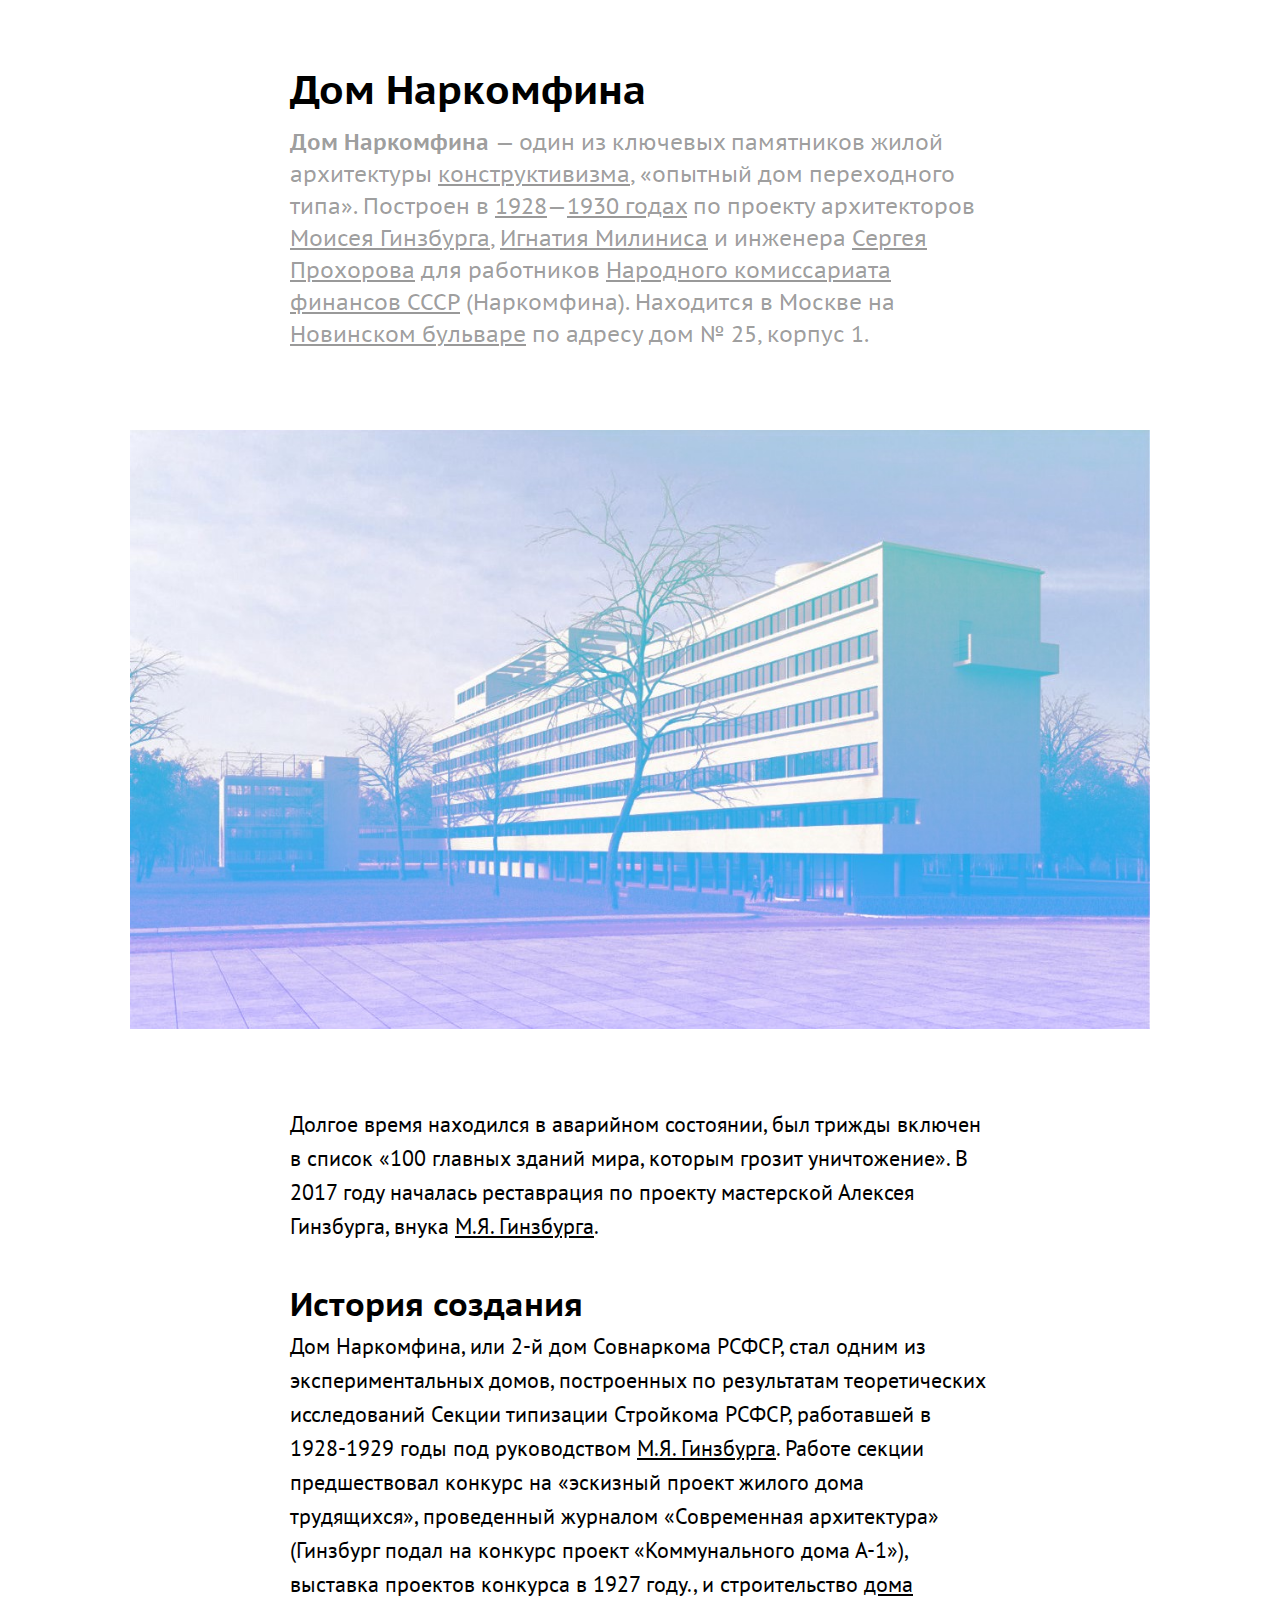
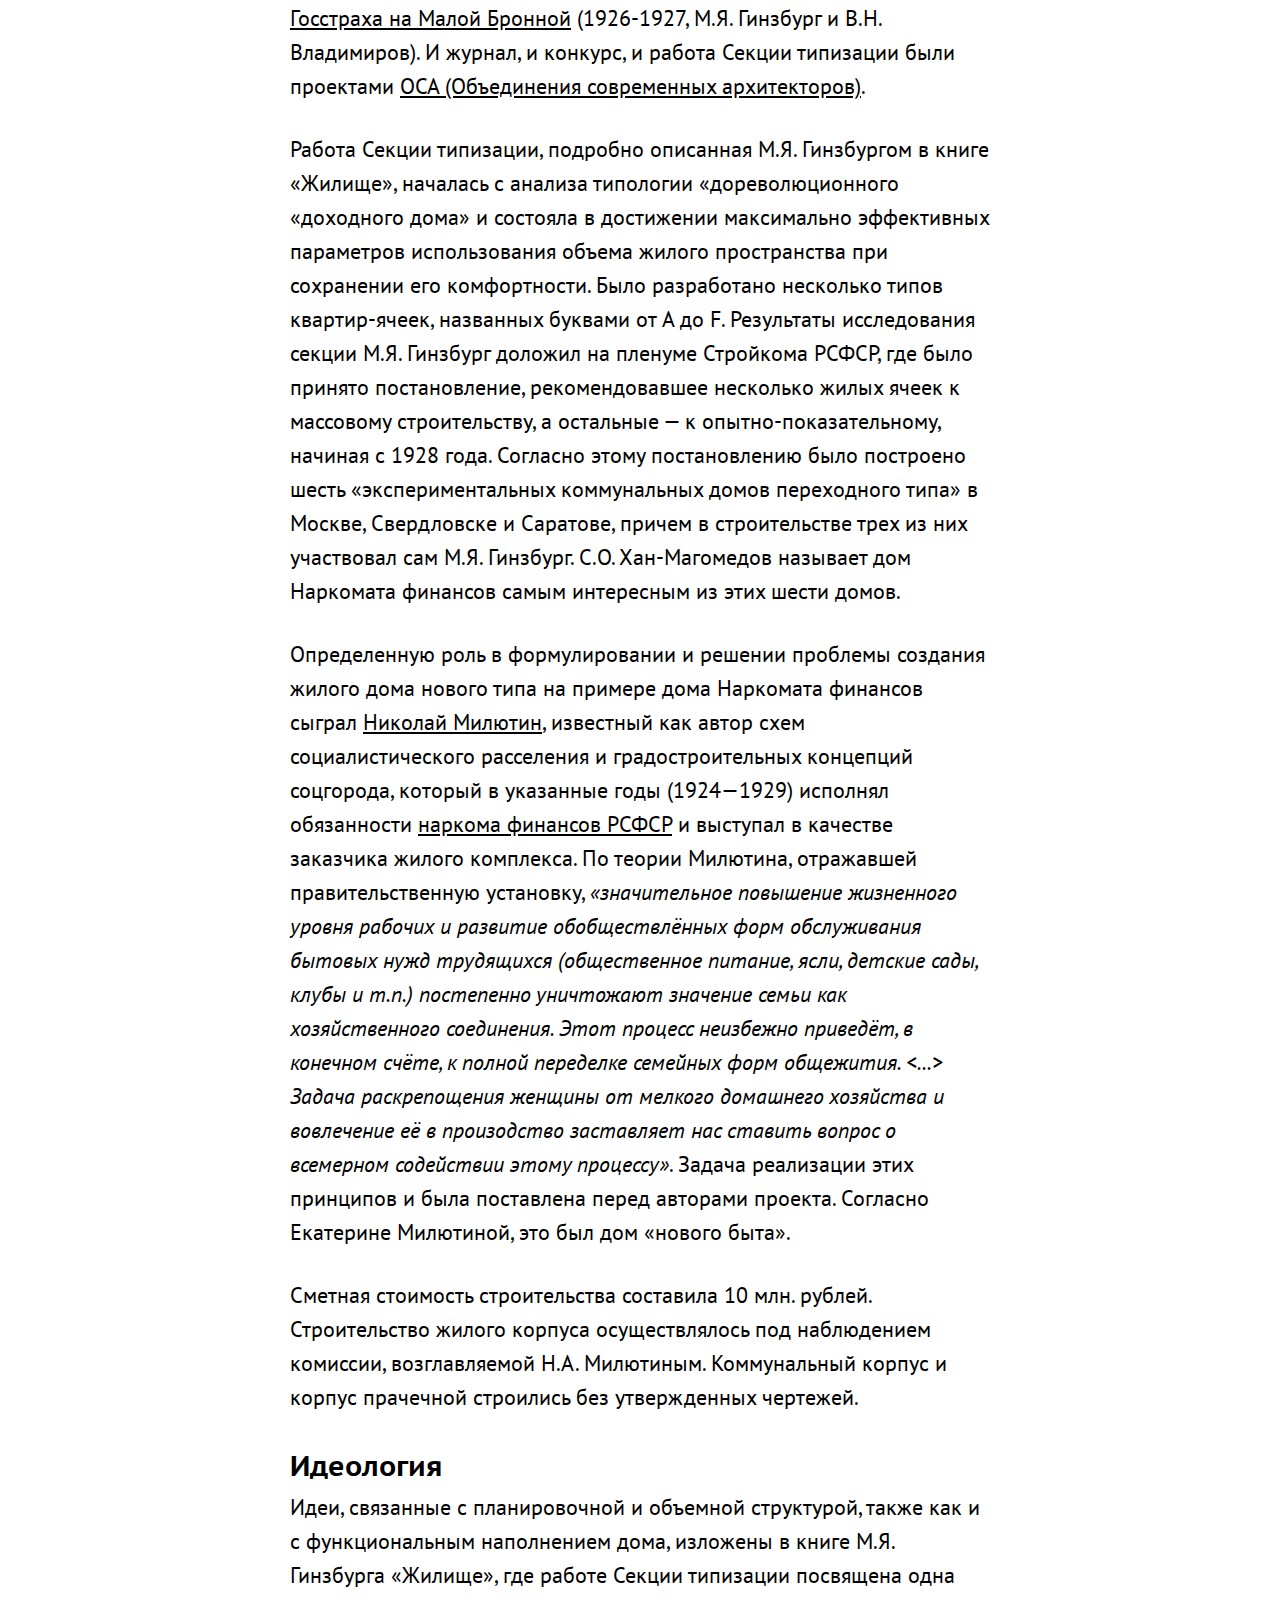
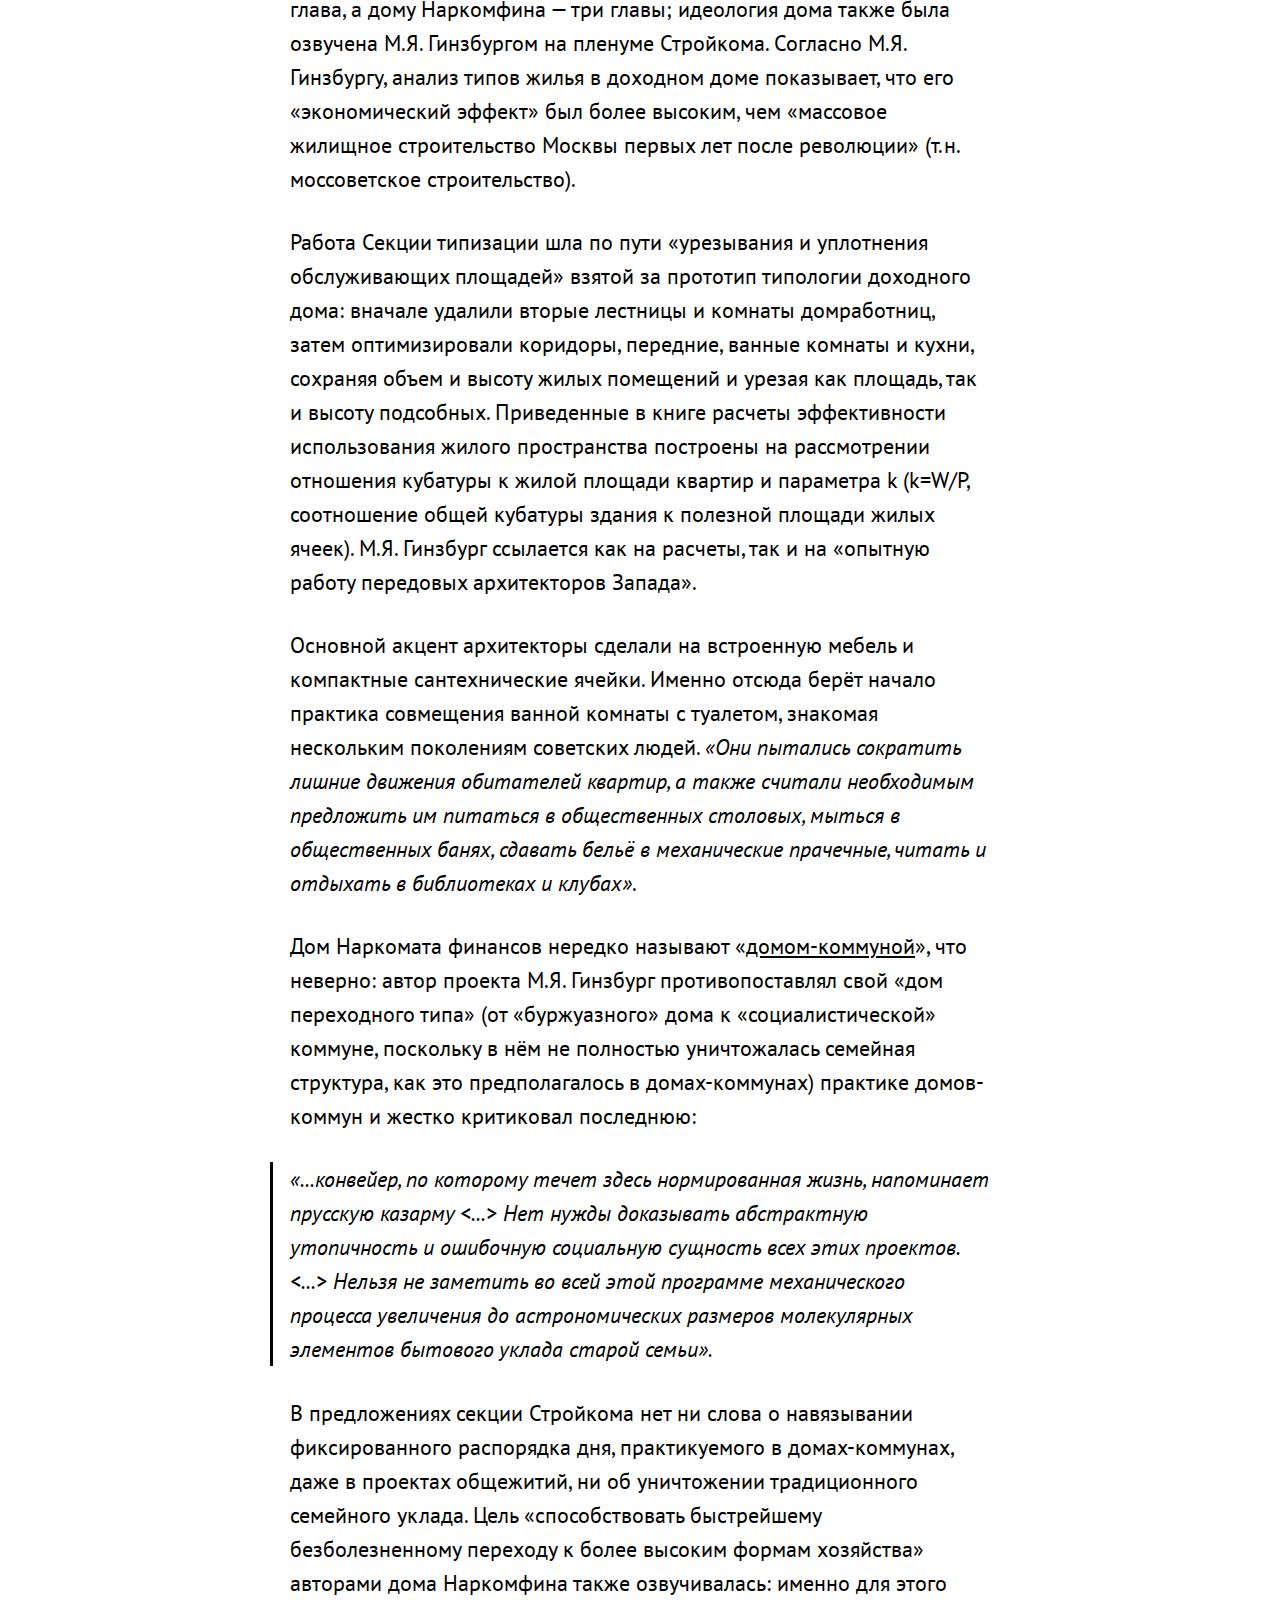
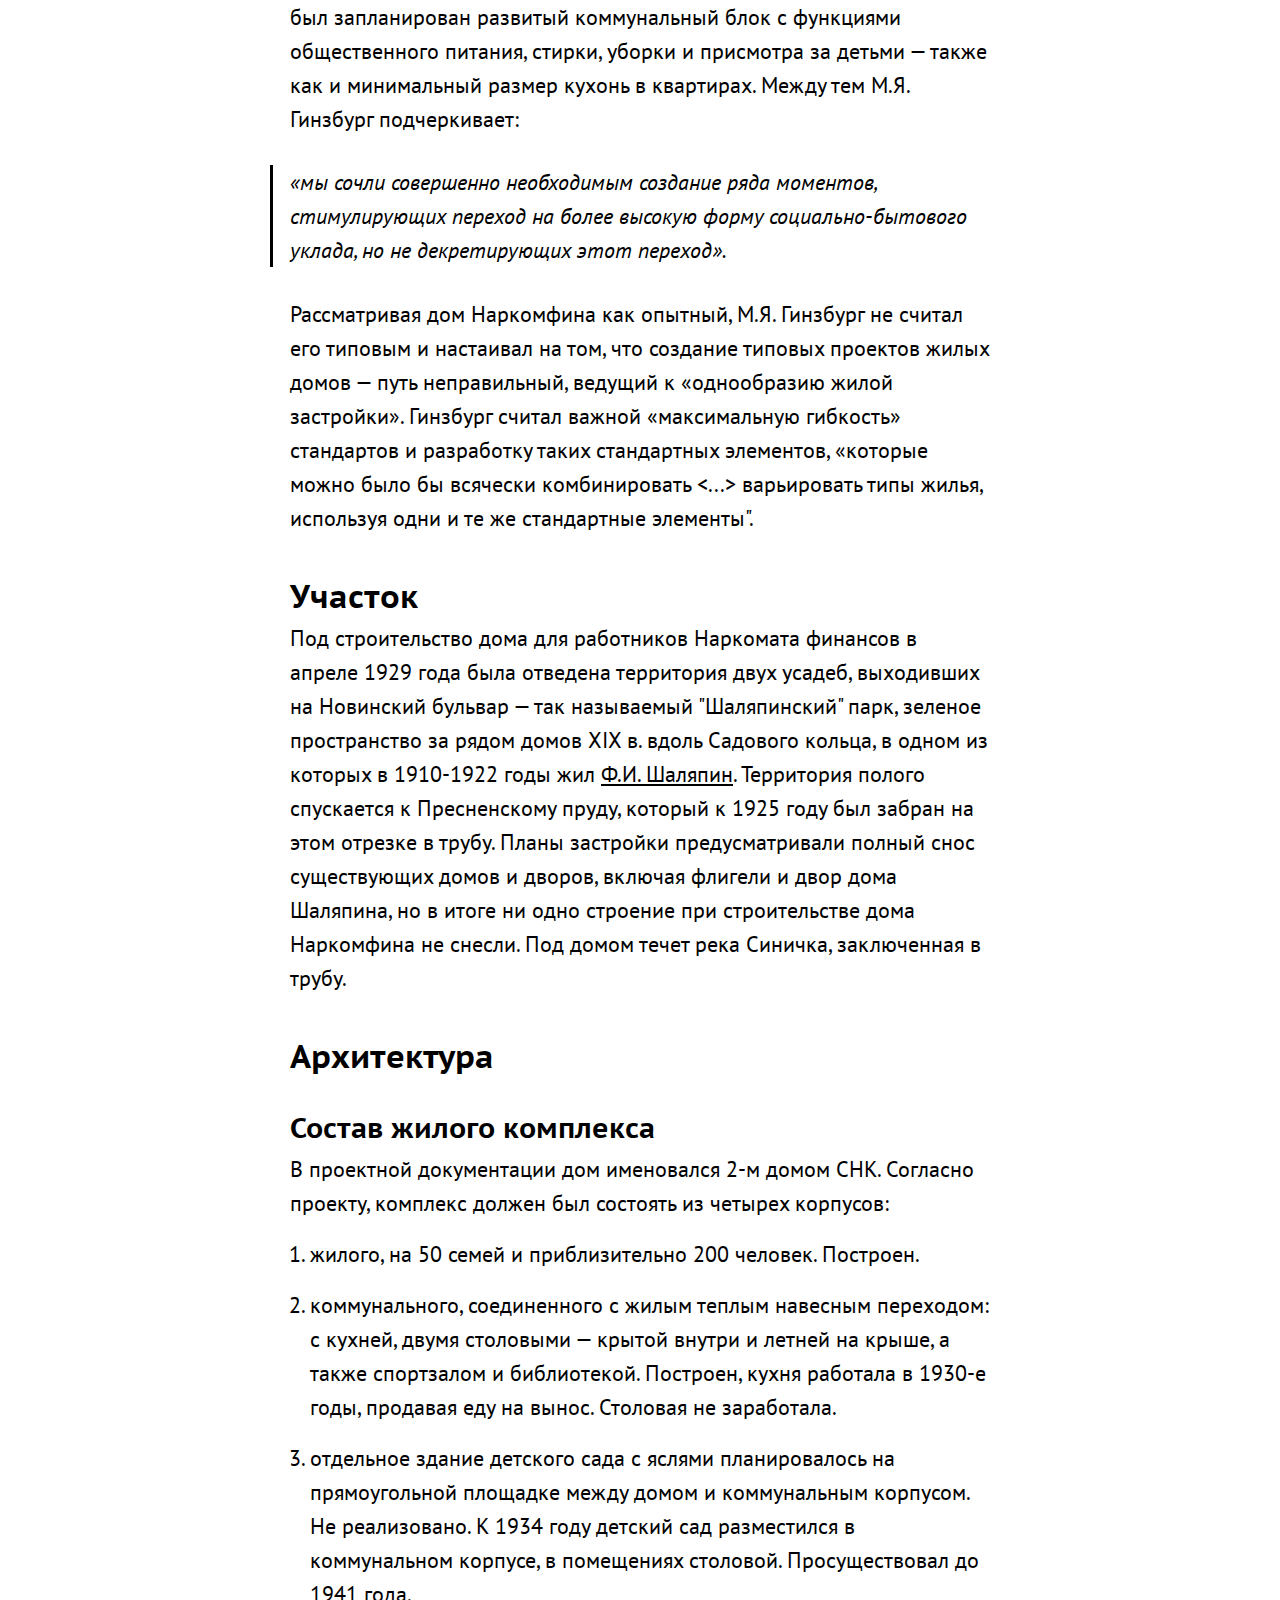
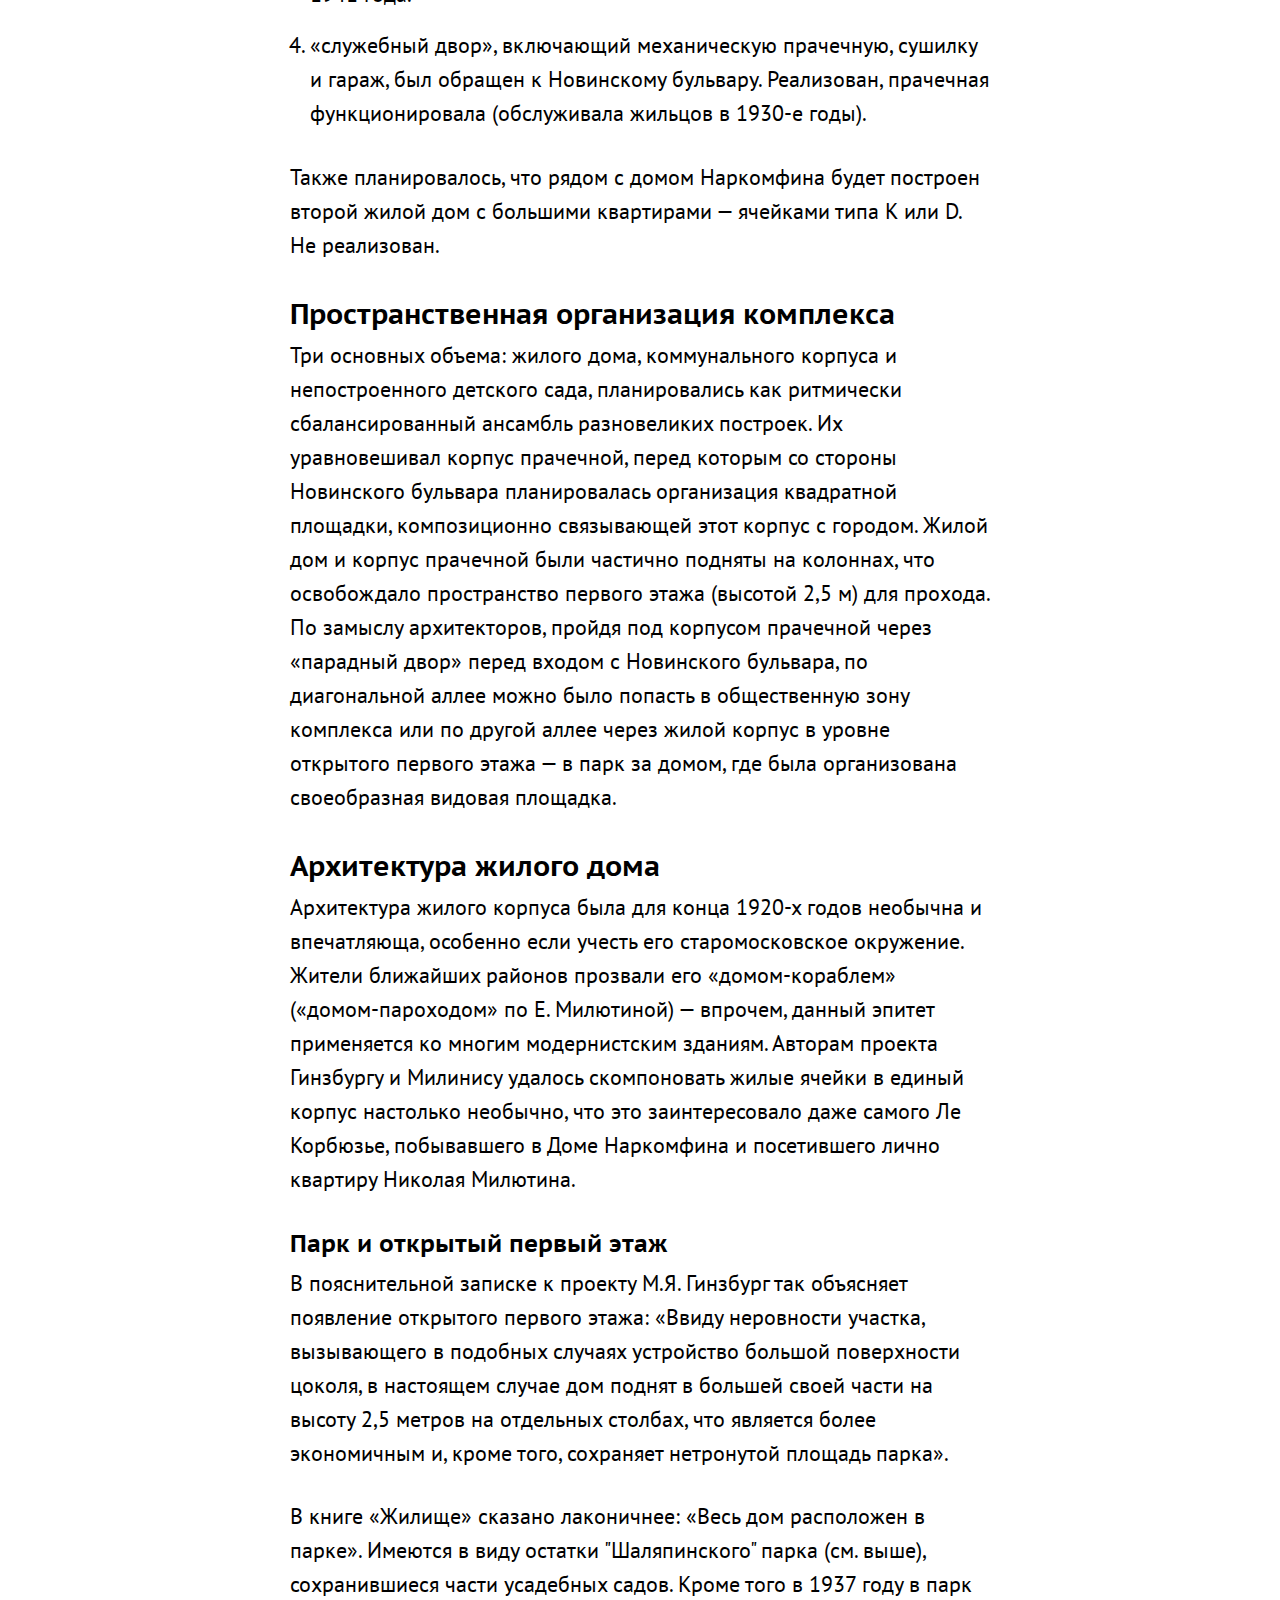
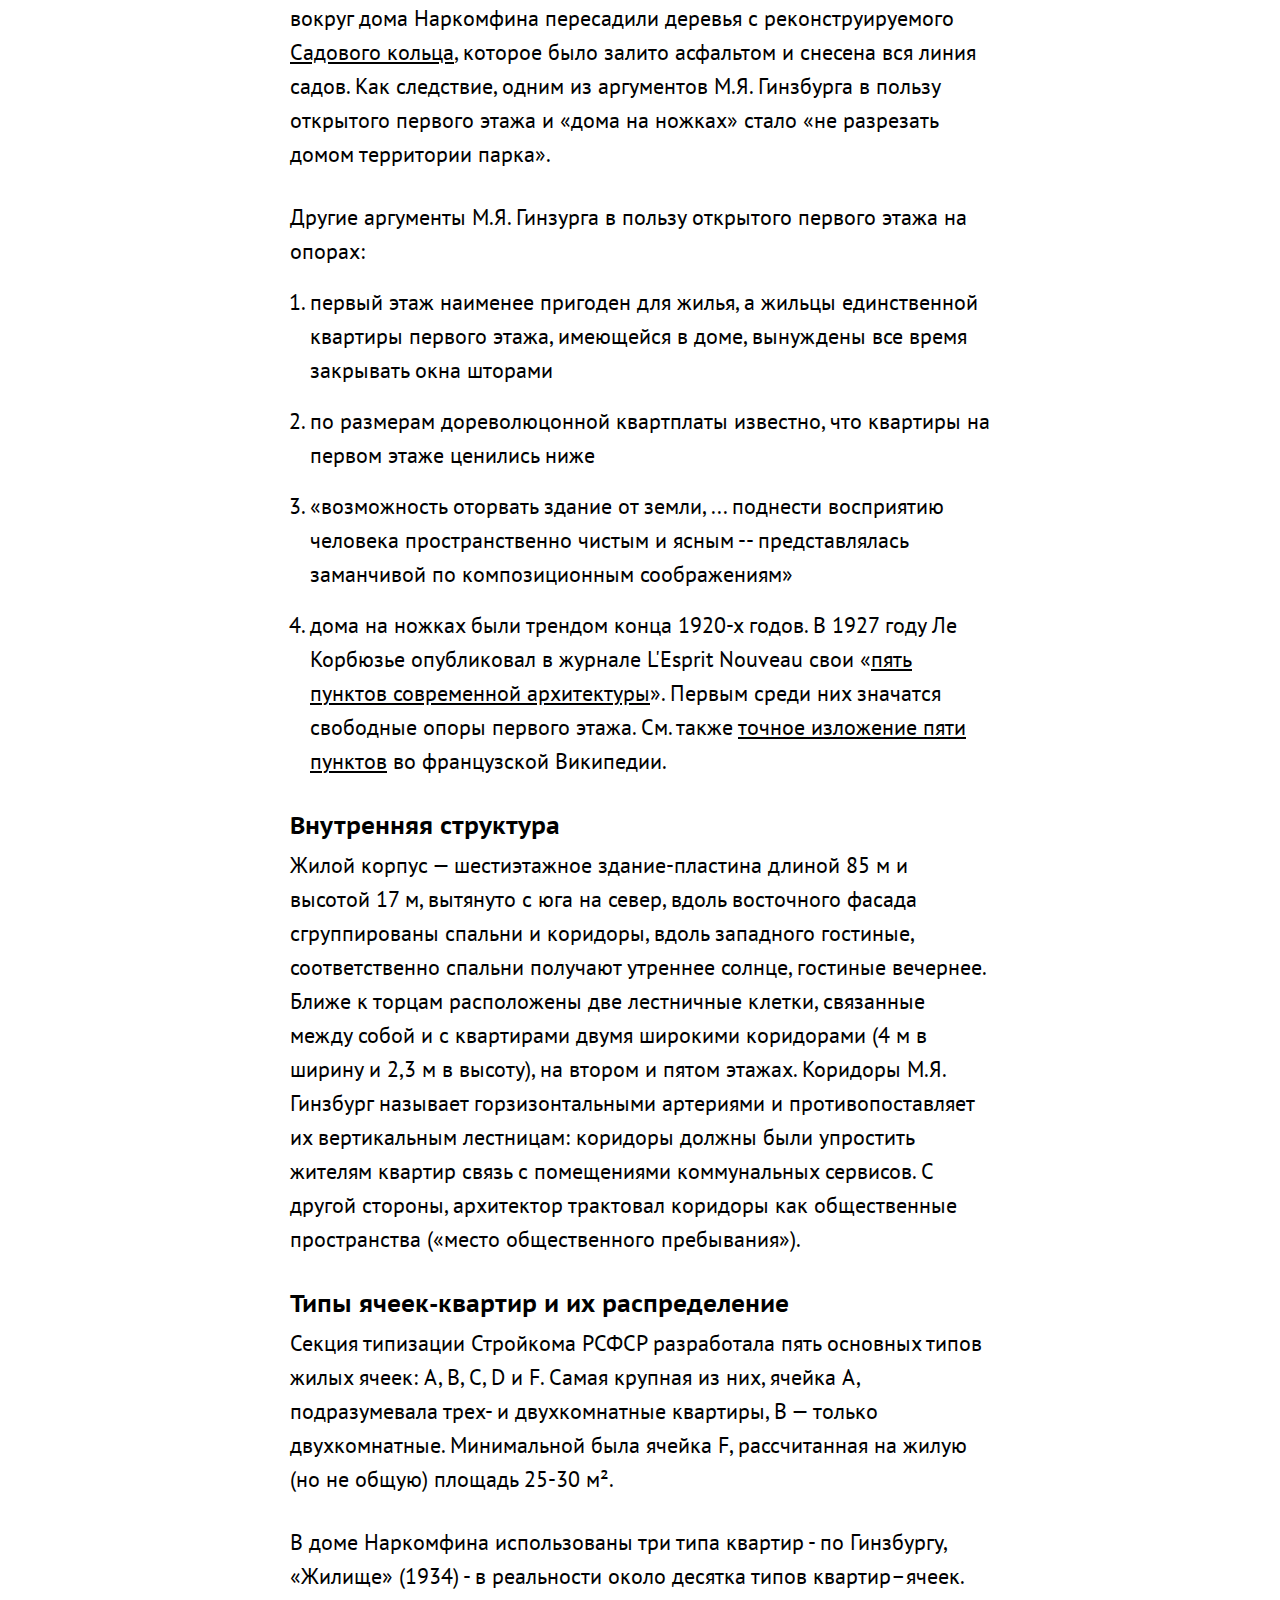
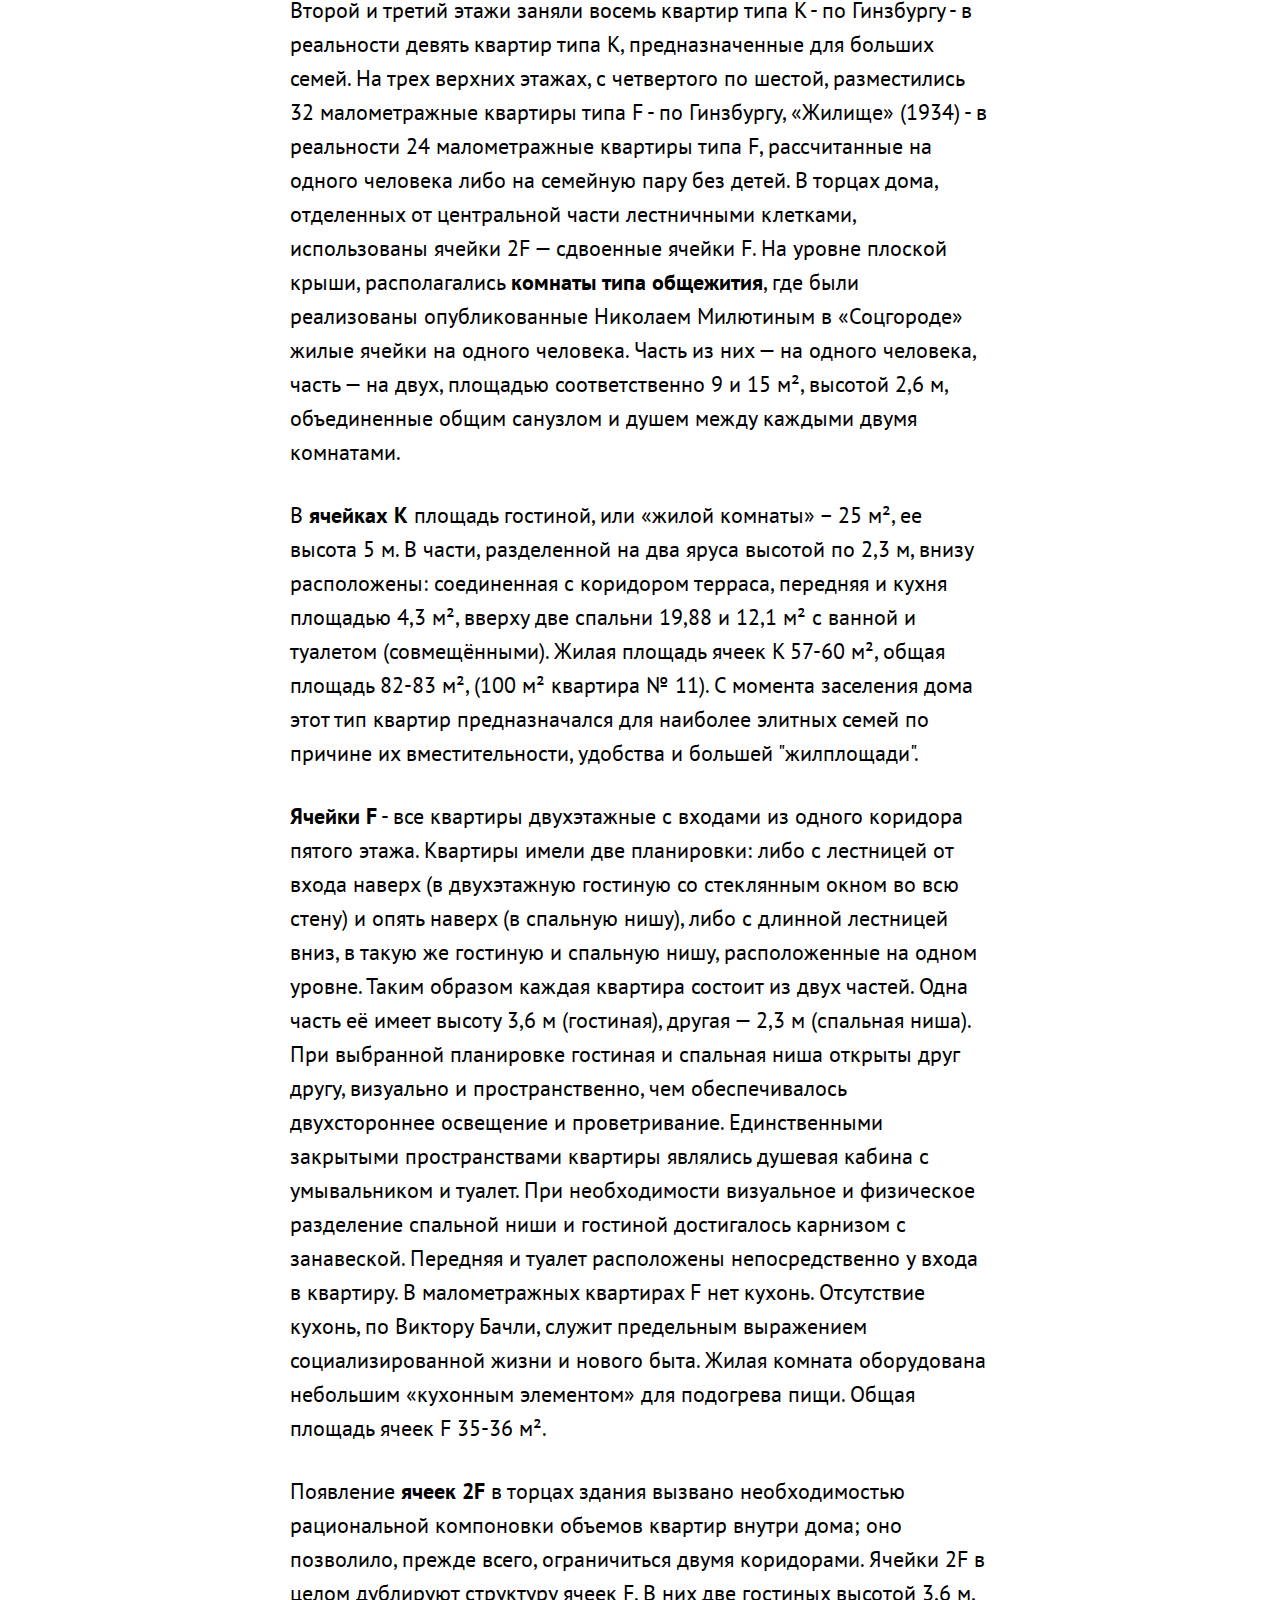
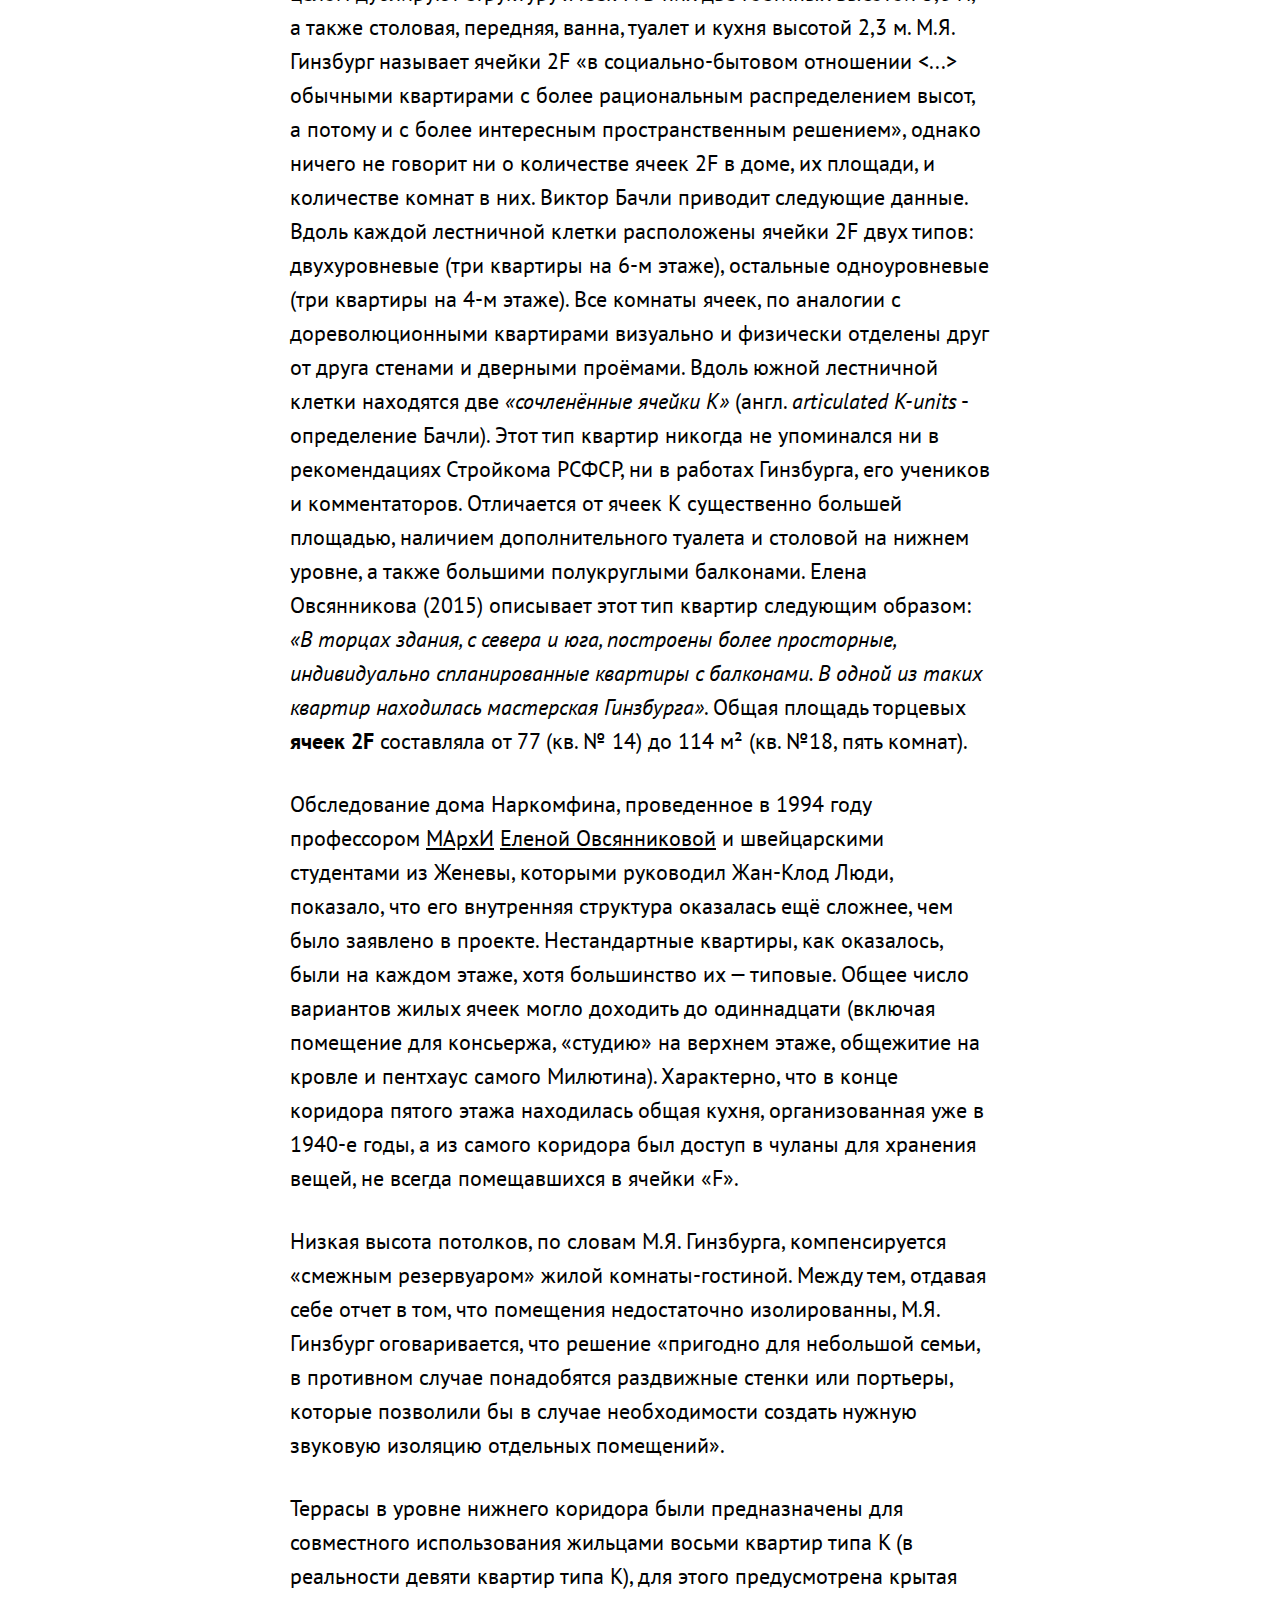
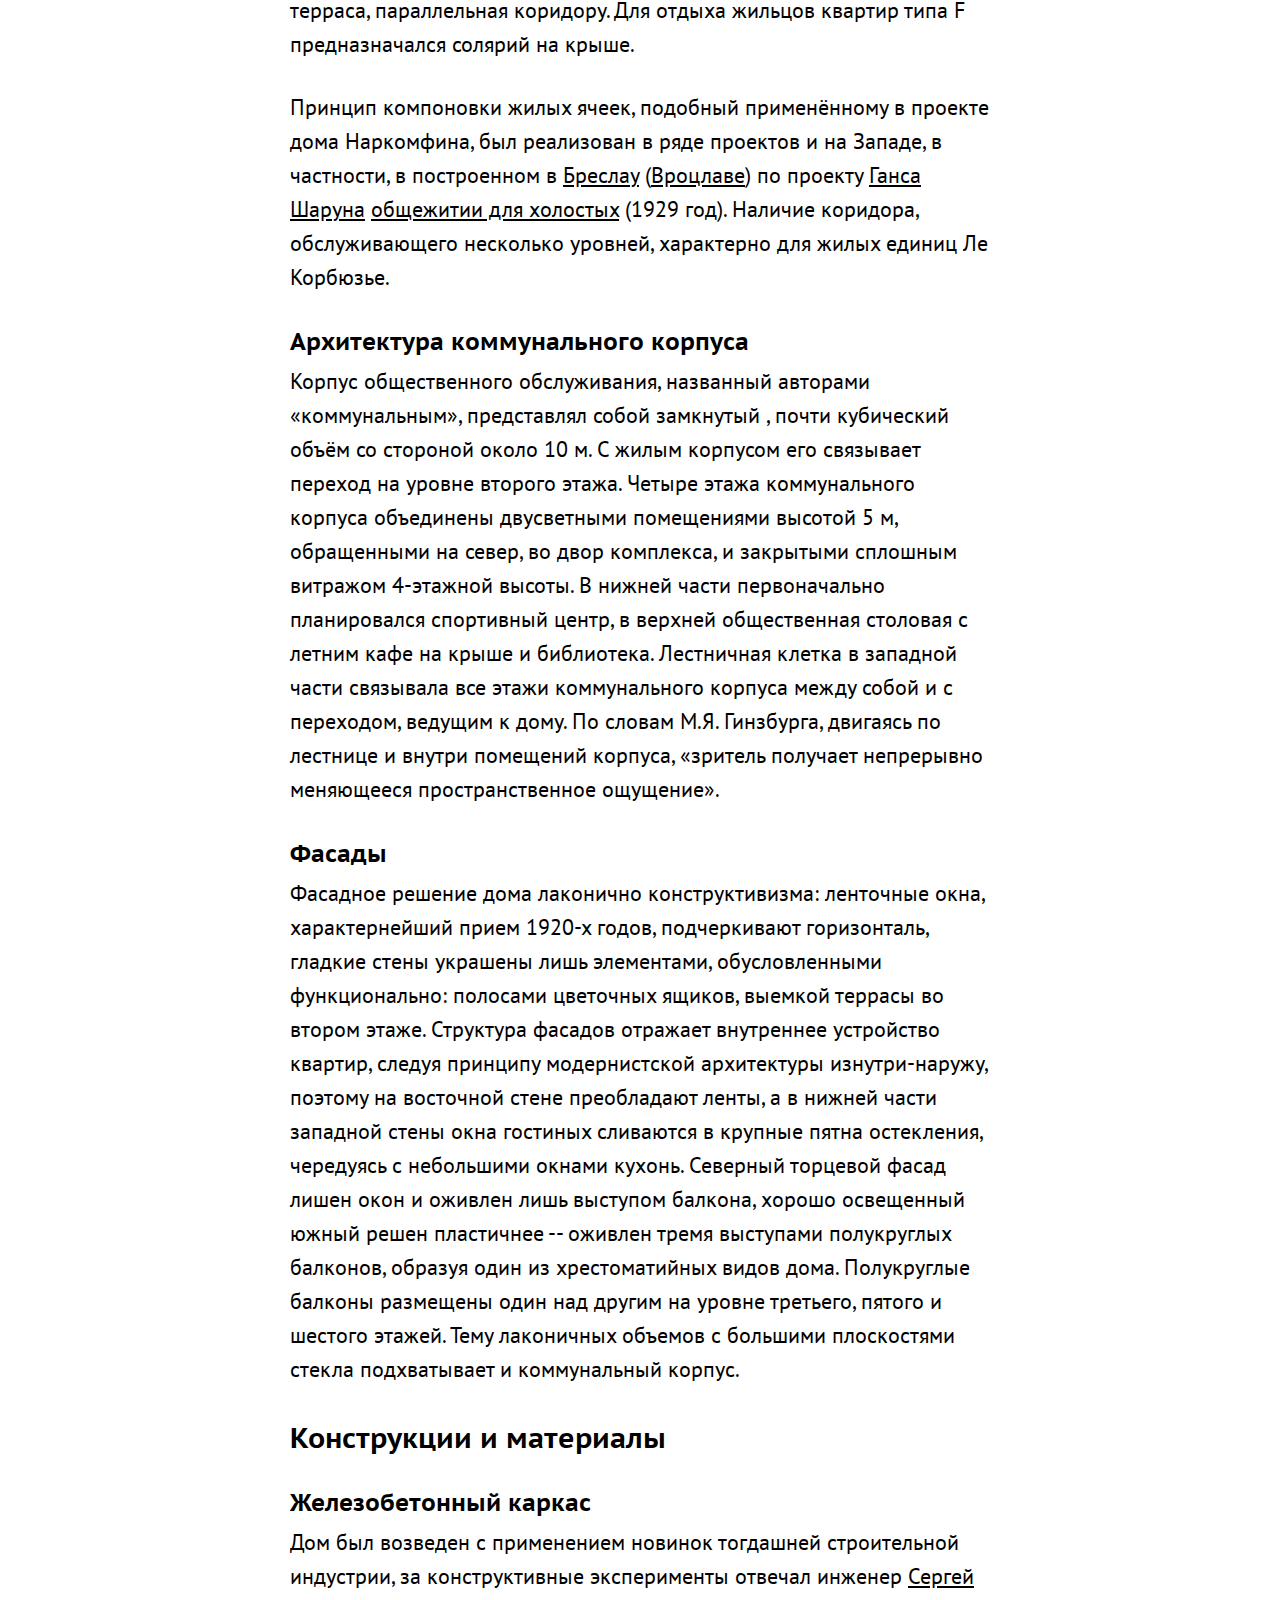
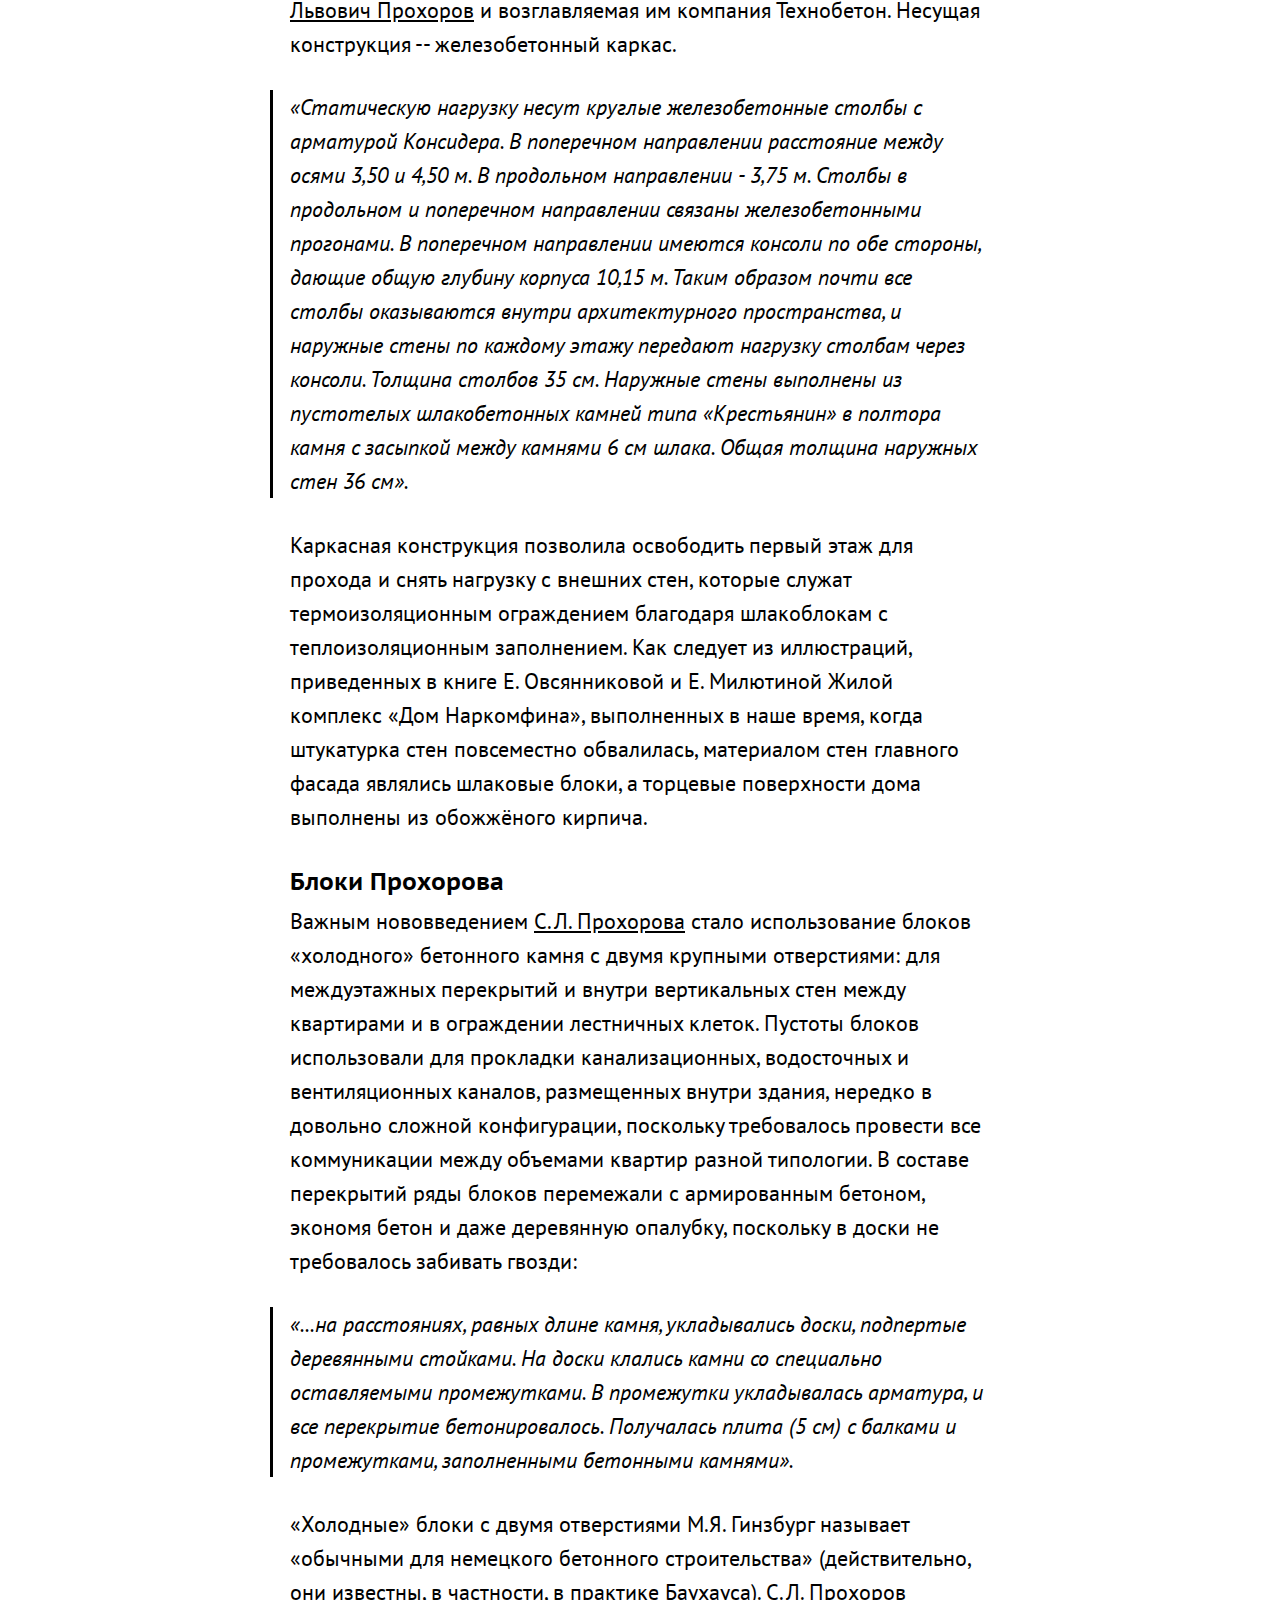
==== commit 2612cf6e: "Work snapshot" ====
--- a/index.html
+++ b/index.html
@@ -6,226 +6,296 @@
     <link rel="stylesheet" href="reset.css">
     <link href="https://fonts.googleapis.com/css2?family=PT+Sans+Caption:wght@400;700&family=PT+Sans:ital,wght@0,400;0,700;1,400;1,700&display=swap" rel="stylesheet">
     <link rel="stylesheet" href="style.css">
+    <link rel="stylesheet" href="sidebar.css">
+    <meta name="viewport" content="width=device-width, initial-scale=1.0">
   </head>
   <body>
-    <h1>Дом Наркомфина</h1>
-    <img src="narkomfin.jpg" alt="Дом Наркомфина">
-    <p>Дом Наркомфина — один из ключевых памятников жилой архитектуры <a href="https://ru.wikipedia.org/wiki/%D0%9A%D0%BE%D0%BD%D1%81%D1%82%D1%80%D1%83%D0%BA%D1%82%D0%B8%D0%B2%D0%B8%D0%B7%D0%BC_(%D0%B8%D1%81%D0%BA%D1%83%D1%81%D1%81%D1%82%D0%B2%D0%BE)">конструктивизма</a>, «опытный дом переходного типа». Построен в <a href="https://ru.wikipedia.org/wiki/1928_%D0%B3%D0%BE%D0%B4">1928</a>—<a href="https://ru.wikipedia.org/wiki/1930_%D0%B3%D0%BE%D0%B4">1930 годах</a> по проекту архитекторов <a href="https://ru.wikipedia.org/wiki/%D0%93%D0%B8%D0%BD%D0%B7%D0%B1%D1%83%D1%80%D0%B3,_%D0%9C%D0%BE%D0%B8%D1%81%D0%B5%D0%B9_%D0%AF%D0%BA%D0%BE%D0%B2%D0%BB%D0%B5%D0%B2%D0%B8%D1%87">Моисея Гинзбурга</a>, <a href="https://ru.wikipedia.org/wiki/%D0%9C%D0%B8%D0%BB%D0%B8%D0%BD%D0%B8%D1%81,_%D0%98%D0%B3%D0%BD%D0%B0%D1%82%D0%B8%D0%B9_%D0%A4%D1%80%D0%B0%D0%BD%D1%86%D0%B5%D0%B2%D0%B8%D1%87">Игнатия Милиниса</a> и инженера <a href="https://ru.wikipedia.org/wiki/%D0%A1%D0%B5%D1%80%D0%B3%D0%B5%D0%B9_%D0%9B%D1%8C%D0%B2%D0%BE%D0%B2%D0%B8%D1%87_%D0%9F%D1%80%D0%BE%D1%85%D0%BE%D1%80%D0%BE%D0%B2">Сергея Прохорова</a> для работников <a href="https://ru.wikipedia.org/wiki/%D0%9D%D0%B0%D1%80%D0%BE%D0%B4%D0%BD%D1%8B%D0%B9_%D0%BA%D0%BE%D0%BC%D0%B8%D1%81%D1%81%D0%B0%D1%80%D0%B8%D0%B0%D1%82_%D1%84%D0%B8%D0%BD%D0%B0%D0%BD%D1%81%D0%BE%D0%B2_%D0%A1%D0%A1%D0%A1%D0%A0">Народного комиссариата финансов СССР</a> (Наркомфина). Находится в Москве на <a href="https://ru.wikipedia.org/wiki/%D0%9D%D0%BE%D0%B2%D0%B8%D0%BD%D1%81%D0%BA%D0%B8%D0%B9_%D0%B1%D1%83%D0%BB%D1%8C%D0%B2%D0%B0%D1%80">Новинском бульваре</a> по адресу дом № 25, корпус 1.</p>
-    <p>Долгое время находился в аварийном состоянии, был трижды включен в список «100 главных зданий мира, которым грозит уничтожение». В 2017 году началась реставрация по проекту мастерской Алексея Гинзбурга, внука <a href="https://ru.wikipedia.org/wiki/%D0%93%D0%B8%D0%BD%D0%B7%D0%B1%D1%83%D1%80%D0%B3,_%D0%9C%D0%BE%D0%B8%D1%81%D0%B5%D0%B9_%D0%AF%D0%BA%D0%BE%D0%B2%D0%BB%D0%B5%D0%B2%D0%B8%D1%87">М.Я. Гинзбурга</a>.</p>
-
-    <h2>История создания</h2>
-    <p>Дом Наркомфина, или 2-й дом Совнаркома РСФСР, стал одним из экспериментальных домов, построенных по результатам теоретических исследований Секции типизации Стройкома РСФСР, работавшей в 1928-1929 годы под руководством <a href="https://ru.wikipedia.org/wiki/%D0%93%D0%B8%D0%BD%D0%B7%D0%B1%D1%83%D1%80%D0%B3,_%D0%9C%D0%BE%D0%B8%D1%81%D0%B5%D0%B9_%D0%AF%D0%BA%D0%BE%D0%B2%D0%BB%D0%B5%D0%B2%D0%B8%D1%87">М.Я. Гинзбурга</a>. Работе секции предшествовал конкурс на «эскизный проект жилого дома трудящихся», проведенный журналом «Современная архитектура» (Гинзбург подал на конкурс проект «Коммунального дома А-1»), выставка проектов конкурса в 1927 году., и строительство <a href="https://ru.wikipedia.org/wiki/%D0%96%D0%B8%D0%BB%D0%BE%D0%B9_%D0%B4%D0%BE%D0%BC_%D0%93%D0%BE%D1%81%D1%81%D1%82%D1%80%D0%B0%D1%85%D0%B0_%D0%BD%D0%B0_%D0%9C%D0%B0%D0%BB%D0%BE%D0%B9_%D0%91%D1%80%D0%BE%D0%BD%D0%BD%D0%BE%D0%B9">дома Госстраха на Малой Бронной</a> (1926-1927, М.Я. Гинзбург и В.Н. Владимиров). И журнал, и конкурс, и работа Секции типизации были проектами <a href="https://ru.wikipedia.org/wiki/%D0%9E%D0%B1%D1%8A%D0%B5%D0%B4%D0%B8%D0%BD%D0%B5%D0%BD%D0%B8%D0%B5_%D1%81%D0%BE%D0%B2%D1%80%D0%B5%D0%BC%D0%B5%D0%BD%D0%BD%D1%8B%D1%85_%D0%B0%D1%80%D1%85%D0%B8%D1%82%D0%B5%D0%BA%D1%82%D0%BE%D1%80%D0%BE%D0%B2">ОСА (Объединения современных архитекторов)</a>.</p>
-    <p>Работа Секции типизации, подробно описанная М.Я. Гинзбургом в книге «Жилище», началась с анализа типологии «дореволюционного «доходного дома» и состояла в достижении максимально эффективных параметров использования объема жилого пространства при сохранении его комфортности. Было разработано несколько типов квартир-ячеек, названных буквами от A до F. Результаты исследования секции М.Я. Гинзбург доложил на пленуме Стройкома РСФСР, где было принято постановление, рекомендовавшее несколько жилых ячеек к массовому строительству, а остальные — к опытно-показательному, начиная с 1928 года. Согласно этому постановлению было построено шесть «экспериментальных коммунальных домов переходного типа» в Москве, Свердловске и Саратове, причем в строительстве трех из них участвовал сам М.Я. Гинзбург. С.О. Хан-Магомедов называет дом Наркомата финансов самым интересным из этих шести домов.</p>
-    <p>Определенную роль в формулировании и решении проблемы создания жилого дома нового типа на примере дома Наркомата финансов сыграл <a href="https://ru.wikipedia.org/wiki/%D0%9C%D0%B8%D0%BB%D1%8E%D1%82%D0%B8%D0%BD,_%D0%9D%D0%B8%D0%BA%D0%BE%D0%BB%D0%B0%D0%B9_%D0%90%D0%BB%D0%B5%D0%BA%D1%81%D0%B0%D0%BD%D0%B4%D1%80%D0%BE%D0%B2%D0%B8%D1%87">Николай Милютин</a>, известный как автор схем социалистического расселения и градостроительных концепций соцгорода, который в указанные годы (1924—1929) исполнял обязанности <a href="https://ru.wikipedia.org/wiki/%D0%9D%D0%B0%D1%80%D0%BE%D0%B4%D0%BD%D1%8B%D0%B9_%D0%BA%D0%BE%D0%BC%D0%B8%D1%81%D1%81%D0%B0%D1%80%D0%B8%D0%B0%D1%82_%D1%84%D0%B8%D0%BD%D0%B0%D0%BD%D1%81%D0%BE%D0%B2_%D0%A0%D0%A1%D0%A4%D0%A1%D0%A0">наркома финансов РСФСР</a> и выступал в качестве заказчика жилого комплекса. По теории Милютина, отражавшей правительственную установку, «значительное повышение жизненного уровня рабочих и развитие обобществлённых форм обслуживания бытовых нужд трудящихся (общественное питание, ясли, детские сады, клубы и т.п.) постепенно уничтожают значение семьи как хозяйственного соединения. Этот процесс неизбежно приведёт, в конечном счёте, к полной переделке семейных форм общежития. <...> Задача раскрепощения женщины от мелкого домашнего хозяйства и вовлечение её в произодство заставляет нас ставить вопрос о всемерном содействии этому процессу». Задача реализации этих принципов и была поставлена перед авторами проекта. Согласно Екатерине Милютиной, это был дом «нового быта».</p>
-    <p>Сметная стоимость строительства составила 10 млн. рублей. Строительство жилого корпуса осуществлялось под наблюдением комиссии, возглавляемой Н.А. Милютиным. Коммунальный корпус и корпус прачечной строились без утвержденных чертежей.</p>
-
-    <h3>Идеология</h3>
-    <p>Идеи, связанные с планировочной и объемной структурой, также как и с функциональным наполнением дома, изложены в книге М.Я. Гинзбурга «Жилище», где работе Секции типизации посвящена одна глава, а дому Наркомфина — три главы; идеология дома также была озвучена М.Я. Гинзбургом на пленуме Стройкома. Согласно М.Я. Гинзбургу, анализ типов жилья в доходном доме показывает, что его «экономический эффект» был более высоким, чем «массовое жилищное строительство Москвы первых лет после революции» (т.н. моссоветское строительство).</p>
-    <p>Работа Секции типизации шла по пути «урезывания и уплотнения обслуживающих площадей» взятой за прототип типологии доходного дома: вначале удалили вторые лестницы и комнаты домработниц, затем оптимизировали коридоры, передние, ванные комнаты и кухни, сохраняя объем и высоту жилых помещений и урезая как площадь, так и высоту подсобных. Приведенные в книге расчеты эффективности использования жилого пространства построены на рассмотрении отношения кубатуры к жилой площади квартир и параметра k (k=W/P, соотношение общей кубатуры здания к полезной площади жилых ячеек). М.Я. Гинзбург ссылается как на расчеты, так и на «опытную работу передовых архитекторов Запада».</p>
-    <p>Основной акцент архитекторы сделали на встроенную мебель и компактные сантехнические ячейки. Именно отсюда берёт начало практика совмещения ванной комнаты с туалетом, знакомая нескольким поколениям советских людей. «Они пытались сократить лишние движения обитателей квартир, а также считали необходимым предложить им питаться в общественных столовых, мыться в общественных банях, сдавать бельё в механические прачечные, читать и отдыхать в библиотеках и клубах».</p>
-    <p>Дом Наркомата финансов нередко называют «<a href="https://ru.wikipedia.org/wiki/%D0%94%D0%BE%D0%BC-%D0%BA%D0%BE%D0%BC%D0%BC%D1%83%D0%BD%D0%B0">домом-коммуной</a>», что неверно: автор проекта М.Я. Гинзбург противопоставлял свой «дом переходного типа» (от «буржуазного» дома к «социалистической» коммуне, поскольку в нём не полностью уничтожалась семейная структура, как это предполагалось в домах-коммунах) практике домов-коммун и жестко критиковал последнюю:</p>
-    <blockquote cite="https://ru.wikipedia.org/wiki/%D0%94%D0%BE%D0%BC_%D0%9D%D0%B0%D1%80%D0%BA%D0%BE%D0%BC%D1%84%D0%B8%D0%BD%D0%B0">«...конвейер, по которому течет здесь нормированная жизнь, напоминает прусскую казарму <...> Нет нужды доказывать абстрактную утопичность и ошибочную социальную сущность всех этих проектов. <...> Нельзя не заметить во всей этой программе механического процесса увеличения до астрономических размеров молекулярных элементов бытового уклада старой семьи».</blockquote>
-    <p>В предложениях секции Стройкома нет ни слова о навязывании фиксированного распорядка дня, практикуемого в домах-коммунах, даже в проектах общежитий, ни об уничтожении традиционного семейного уклада. Цель «способствовать быстрейшему безболезненному переходу к более высоким формам хозяйства» авторами дома Наркомфина также озвучивалась: именно для этого был запланирован развитый коммунальный блок с функциями общественного питания, стирки, уборки и присмотра за детьми — также как и минимальный размер кухонь в квартирах. Между тем М.Я. Гинзбург подчеркивает:</p>
-    <blockquote cite="https://ru.wikipedia.org/wiki/%D0%94%D0%BE%D0%BC_%D0%9D%D0%B0%D1%80%D0%BA%D0%BE%D0%BC%D1%84%D0%B8%D0%BD%D0%B0">«мы сочли совершенно необходимым создание ряда моментов, стимулирующих переход на более высокую форму социально-бытового уклада, но не декретирующих этот переход».</blockquote>
-    <p>Рассматривая дом Наркомфина как опытный, М.Я. Гинзбург не считал его типовым и настаивал на том, что создание типовых проектов жилых домов — путь неправильный, ведущий к «однообразию жилой застройки». Гинзбург считал важной «максимальную гибкость» стандартов и разработку таких стандартных элементов, «которые можно было бы всячески комбинировать <...> варьировать типы жилья, используя одни и те же стандартные элементы".</p>
-
-    <h2>Участок</h2>
-    <p>Под строительство дома для работников Наркомата финансов в апреле 1929 года была отведена территория двух усадеб, выходивших на Новинский бульвар — так называемый "Шаляпинский" парк, зеленое пространство за рядом домов XIX в. вдоль Садового кольца, в одном из которых в 1910-1922 годы жил <a href="https://ru.wikipedia.org/wiki/%D0%A8%D0%B0%D0%BB%D1%8F%D0%BF%D0%B8%D0%BD,_%D0%A4%D1%91%D0%B4%D0%BE%D1%80_%D0%98%D0%B2%D0%B0%D0%BD%D0%BE%D0%B2%D0%B8%D1%87">Ф.И. Шаляпин</a>. Территория полого спускается к Пресненскому пруду, который к 1925 году был забран на этом отрезке в трубу. Планы застройки предусматривали полный снос существующих домов и дворов, включая флигели и двор дома Шаляпина, но в итоге ни одно строение при строительстве дома Наркомфина не снесли. Под домом течет река Синичка, заключенная в трубу.</p>
-
-    <h2>Архитектура</h2>
-    <h3>Состав жилого комплекса</h3>
-    <p>В проектной документации дом именовался 2-м домом СНК. Согласно проекту, комплекс должен был состоять из четырех корпусов:</p>
-
-    <ol>
-      <li>жилого, на 50 семей и приблизительно 200 человек. Построен.</li>
-      <li>коммунального, соединенного с жилым теплым навесным переходом: с кухней, двумя столовыми — крытой внутри и летней на крыше, а также спортзалом и библиотекой. Построен, кухня работала в 1930-е годы, продавая еду на вынос. Столовая не заработала.</li>
-      <li>отдельное здание детского сада с яслями планировалось на прямоугольной площадке между домом и коммунальным корпусом. Не реализовано. К 1934 году детский сад разместился в коммунальном корпусе, в помещениях столовой. Просуществовал до 1941 года.</li>
-      <li>«служебный двор», включающий механическую прачечную, сушилку и гараж, был обращен к Новинскому бульвару. Реализован, прачечная функционировала (обслуживала жильцов в 1930-е годы).</li>
-    </ol>
-
-    <p>Также планировалось, что рядом с домом Наркомфина будет построен второй жилой дом с большими квартирами — ячейками типа К или D. Не реализован.</p>
-
-    <h3>Пространственная организация комплекса</h3>
-    <p>Три основных объема: жилого дома, коммунального корпуса и непостроенного детского сада, планировались как ритмически сбалансированный ансамбль разновеликих построек. Их уравновешивал корпус прачечной, перед которым со стороны Новинского бульвара планировалась организация квадратной площадки, композиционно связывающей этот корпус с городом. Жилой дом и корпус прачечной были частично подняты на колоннах, что освобождало пространство первого этажа (высотой 2,5 м) для прохода. По замыслу архитекторов, пройдя под корпусом прачечной через «парадный двор» перед входом с Новинского бульвара, по диагональной аллее можно было попасть в общественную зону комплекса или по другой аллее через жилой корпус в уровне открытого первого этажа — в парк за домом, где была организована своеобразная видовая площадка.</p>
-
-    <h3>Архитектура жилого дома</h3>
-    <p>Архитектура жилого корпуса была для конца 1920-х годов необычна и впечатляюща, особенно если учесть его старомосковское окружение. Жители ближайших районов прозвали его «домом-кораблем» («домом-пароходом» по Е. Милютиной) — впрочем, данный эпитет применяется ко многим модернистским зданиям. Авторам проекта Гинзбургу и Милинису удалось скомпоновать жилые ячейки в единый корпус настолько необычно, что это заинтересовало даже самого Ле Корбюзье, побывавшего в Доме Наркомфина и посетившего лично квартиру Николая Милютина.</p>
-
-    <h4>Парк и открытый первый этаж</h4>
-    <p>В пояснительной записке к проекту М.Я. Гинзбург так объясняет появление открытого первого этажа: «Ввиду неровности участка, вызывающего в подобных случаях устройство большой поверхности цоколя, в настоящем случае дом поднят в большей своей части на высоту 2,5 метров на отдельных столбах, что является более экономичным и, кроме того, сохраняет нетронутой площадь парка».</p>
-    <p>В книге «Жилище» сказано лаконичнее: «Весь дом расположен в парке». Имеются в виду остатки "Шаляпинского" парка (см. выше), сохранившиеся части усадебных садов. Кроме того в 1937 году в парк вокруг дома Наркомфина пересадили деревья с реконструируемого <a href="https://ru.wikipedia.org/wiki/%D0%A1%D0%B0%D0%B4%D0%BE%D0%B2%D0%BE%D0%B5_%D0%BA%D0%BE%D0%BB%D1%8C%D1%86%D0%BE">Садового кольца</a>, которое было залито асфальтом и снесена вся линия садов. Как следствие, одним из аргументов М.Я. Гинзбурга в пользу открытого первого этажа и «дома на ножках» стало «не разрезать домом территории парка».</p>
-    <p>Другие аргументы М.Я. Гинзурга в пользу открытого первого этажа на опорах:</p>
-
-    <ol>
-      <li>первый этаж наименее пригоден для жилья, а жильцы единственной квартиры первого этажа, имеющейся в доме, вынуждены все время закрывать окна шторами</li>
-      <li>по размерам дореволюцонной квартплаты известно, что квартиры на первом этаже ценились ниже</li>
-      <li>«возможность оторвать здание от земли, ... поднести восприятию человека пространственно чистым и ясным -- представлялась заманчивой по композиционным соображениям»</li>
-      <li>дома на ножках были трендом конца 1920-х годов. В 1927 году Ле Корбюзье опубликовал в журнале L'Esprit Nouveau свои «<a href="https://ru.wikipedia.org/wiki/%D0%9F%D1%8F%D1%82%D1%8C_%D0%BE%D1%82%D0%BF%D1%80%D0%B0%D0%B2%D0%BD%D1%8B%D1%85_%D1%82%D0%BE%D1%87%D0%B5%D0%BA_%D1%81%D0%BE%D0%B2%D1%80%D0%B5%D0%BC%D0%B5%D0%BD%D0%BD%D0%BE%D0%B9_%D0%B0%D1%80%D1%85%D0%B8%D1%82%D0%B5%D0%BA%D1%82%D1%83%D1%80%D1%8B">пять пунктов современной архитектуры</a>». Первым среди них значатся свободные опоры первого этажа. См. также <a href="https://fr.wikipedia.org/wiki/Cinq_points_de_l%27architecture_moderne">точное изложение пяти пунктов</a> во французской Википедии.</li>
-    </ol>
-
-    <h4>Внутренняя структура</h4>
-    <p>Жилой корпус — шестиэтажное здание-пластина длиной 85 м и высотой 17 м, вытянуто с юга на север, вдоль восточного фасада сгруппированы спальни и коридоры, вдоль западного гостиные, соответственно спальни получают утреннее солнце, гостиные вечернее. Ближе к торцам расположены две лестничные клетки, связанные между собой и с квартирами двумя широкими коридорами (4 м в ширину и 2,3 м в высоту), на втором и пятом этажах. Коридоры М.Я. Гинзбург называет горзизонтальными артериями и противопоставляет их вертикальным лестницам: коридоры должны были упростить жителям квартир связь с помещениями коммунальных сервисов. С другой стороны, архитектор трактовал коридоры как общественные пространства («место общественного пребывания»).</p>
-
-    <h4>Типы ячеек-квартир и их распределение</h4>
-    <p>Секция типизации Стройкома РСФСР разработала пять основных типов жилых ячеек: A, B, C, D и F. Самая крупная из них, ячейка A, подразумевала трех- и двухкомнатные квартиры, B — только двухкомнатные. Минимальной была ячейка F, рассчитанная на жилую (но не общую) площадь 25-30 м².</p>
-    <p>В доме Наркомфина использованы три типа квартир - по Гинзбургу, «Жилище» (1934) - в реальности около десятка типов квартир–ячеек. Второй и третий этажи заняли восемь квартир типа K - по Гинзбургу - в реальности девять квартир типа K, предназначенные для больших семей. На трех верхних этажах, с четвертого по шестой, разместились 32 малометражные квартиры типа F - по Гинзбургу, «Жилище» (1934) - в реальности 24 малометражные квартиры типа F, рассчитанные на одного человека либо на семейную пару без детей. В торцах дома, отделенных от центральной части лестничными клетками, использованы ячейки 2F — сдвоенные ячейки F. На уровне плоской крыши, располагались комнаты типа общежития, где были реализованы опубликованные Николаем Милютиным в «Соцгороде» жилые ячейки на одного человека. Часть из них — на одного человека, часть — на двух, площадью соответственно 9 и 15 м², высотой 2,6 м, объединенные общим санузлом и душем между каждыми двумя комнатами.</p>
-    <p>В ячейках K площадь гостиной, или «жилой комнаты» – 25 м², ее высота 5 м. В части, разделенной на два яруса высотой по 2,3 м, внизу расположены: соединенная с коридором терраса, передняя и кухня площадью 4,3 м², вверху две спальни 19,88 и 12,1 м² с ванной и туалетом (совмещёнными). Жилая площадь ячеек K 57-60 м², общая площадь 82-83 м², (100 м² квартира № 11). С момента заселения дома этот тип квартир предназначался для наиболее элитных семей по причине их вместительности, удобства и большей "жилплощади".</p>
-    <p>Ячейки F - все квартиры двухэтажные с входами из одного коридора пятого этажа. Квартиры имели две планировки: либо с лестницей от входа наверх (в двухэтажную гостиную со стеклянным окном во всю стену) и опять наверх (в спальную нишу), либо с длинной лестницей вниз, в такую же гостиную и спальную нишу, расположенные на одном уровне. Таким образом каждая квартира состоит из двух частей. Одна часть её имеет высоту 3,6 м (гостиная), другая — 2,3 м (спальная ниша). При выбранной планировке гостиная и спальная ниша открыты друг другу, визуально и пространственно, чем обеспечивалось двухстороннее освещение и проветривание. Единственными закрытыми пространствами квартиры являлись душевая кабина с умывальником и туалет. При необходимости визуальное и физическое разделение спальной ниши и гостиной достигалось карнизом с занавеской. Передняя и туалет расположены непосредственно у входа в квартиру. В малометражных квартирах F нет кухонь. Отсутствие кухонь, по Виктору Бачли, служит предельным выражением социализированной жизни и нового быта. Жилая комната оборудована небольшим «кухонным элементом» для подогрева пищи. Общая площадь ячеек F 35-36 м².</p>
-    <p>Появление ячеек 2F в торцах здания вызвано необходимостью рациональной компоновки объемов квартир внутри дома; оно позволило, прежде всего, ограничиться двумя коридорами. Ячейки 2F в целом дублируют структуру ячеек F. В них две гостиных высотой 3,6 м, а также столовая, передняя, ванна, туалет и кухня высотой 2,3 м. М.Я. Гинзбург называет ячейки 2F «в социально-бытовом отношении <...> обычными квартирами с более рациональным распределением высот, а потому и с более интересным пространственным решением», однако ничего не говорит ни о количестве ячеек 2F в доме, их площади, и количестве комнат в них. Виктор Бачли приводит следующие данные. Вдоль каждой лестничной клетки расположены ячейки 2F двух типов: двухуровневые (три квартиры на 6-м этаже), остальные одноуровневые (три квартиры на 4-м этаже). Все комнаты ячеек, по аналогии с дореволюционными квартирами визуально и физически отделены друг от друга стенами и дверными проёмами. Вдоль южной лестничной клетки находятся две «сочленённые ячейки К» (англ. articulated K-units - определение Бачли). Этот тип квартир никогда не упоминался ни в рекомендациях Стройкома РСФСР, ни в работах Гинзбурга, его учеников и комментаторов. Отличается от ячеек К существенно большей площадью, наличием дополнительного туалета и столовой на нижнем уровне, а также большими полукруглыми балконами. Елена Овсянникова (2015) описывает этот тип квартир следующим образом: «В торцах здания, с севера и юга, построены более просторные, индивидуально спланированные квартиры с балконами. В одной из таких квартир находилась мастерская Гинзбурга». Общая площадь торцевых ячеек 2F составляла от 77 (кв. № 14) до 114 м² (кв. №18, пять комнат).</p>
-    <p>Обследование дома Наркомфина, проведенное в 1994 году профессором <a href="https://ru.wikipedia.org/wiki/%D0%9C%D0%BE%D1%81%D0%BA%D0%BE%D0%B2%D1%81%D0%BA%D0%B8%D0%B9_%D0%B0%D1%80%D1%85%D0%B8%D1%82%D0%B5%D0%BA%D1%82%D1%83%D1%80%D0%BD%D1%8B%D0%B9_%D0%B8%D0%BD%D1%81%D1%82%D0%B8%D1%82%D1%83%D1%82_(%D0%B3%D0%BE%D1%81%D1%83%D0%B4%D0%B0%D1%80%D1%81%D1%82%D0%B2%D0%B5%D0%BD%D0%BD%D0%B0%D1%8F_%D0%B0%D0%BA%D0%B0%D0%B4%D0%B5%D0%BC%D0%B8%D1%8F)">МАрхИ</a> <a href="https://ru.wikipedia.org/wiki/%D0%9E%D0%B2%D1%81%D1%8F%D0%BD%D0%BD%D0%B8%D0%BA%D0%BE%D0%B2%D0%B0,_%D0%95%D0%BB%D0%B5%D0%BD%D0%B0_%D0%91%D0%BE%D1%80%D0%B8%D1%81%D0%BE%D0%B2%D0%BD%D0%B0">Еленой Овсянниковой</a> и швейцарскими студентами из Женевы, которыми руководил Жан-Клод Люди, показало, что его внутренняя структура оказалась ещё сложнее, чем было заявлено в проекте. Нестандартные квартиры, как оказалось, были на каждом этаже, хотя большинство их — типовые. Общее число вариантов жилых ячеек могло доходить до одиннадцати (включая помещение для консьержа, «студию» на верхнем этаже, общежитие на кровле и пентхаус самого Милютина). Характерно, что в конце коридора пятого этажа находилась общая кухня, организованная уже в 1940-е годы, а из самого коридора был доступ в чуланы для хранения вещей, не всегда помещавшихся в ячейки «F».</p>
-    <p>Низкая высота потолков, по словам М.Я. Гинзбурга, компенсируется «смежным резервуаром» жилой комнаты-гостиной. Между тем, отдавая себе отчет в том, что помещения недостаточно изолированны, М.Я. Гинзбург оговаривается, что решение «пригодно для небольшой семьи, в противном случае понадобятся раздвижные стенки или портьеры, которые позволили бы в случае необходимости создать нужную звуковую изоляцию отдельных помещений».</p>
-    <p>Террасы в уровне нижнего коридора были предназначены для совместного использования жильцами восьми квартир типа K (в реальности девяти квартир типа К), для этого предусмотрена крытая терраса, параллельная коридору. Для отдыха жильцов квартир типа F предназначался солярий на крыше.</p>
-    <p>Принцип компоновки жилых ячеек, подобный применённому в проекте дома Наркомфина, был реализован в ряде проектов и на Западе, в частности, в построенном в <a href="https://de.wikipedia.org/wiki/Werkbundsiedlung_Breslau">Бреслау</a> (<a href="https://ru.wikipedia.org/wiki/%D0%92%D1%80%D0%BE%D1%86%D0%BB%D0%B0%D0%B2">Вроцлаве</a>) по проекту <a href="https://ru.wikipedia.org/wiki/%D0%A8%D0%B0%D1%80%D1%83%D0%BD,_%D0%93%D0%B0%D0%BD%D1%81_%D0%91%D0%B5%D1%80%D0%BD%D1%85%D0%B0%D1%80%D0%B4">Ганса Шаруна</a> <a href="https://de.wikipedia.org/wiki/Ledigenheim">общежитии для холостых</a> (1929 год). Наличие коридора, обслуживающего несколько уровней, характерно для жилых единиц Ле Корбюзье.</p>
-
-    <h4>Архитектура коммунального корпуса</h4>
-    <p>Корпус общественного обслуживания, названный авторами «коммунальным», представлял собой замкнутый , почти кубический объём со стороной около 10 м. С жилым корпусом его связывает переход на уровне второго этажа. Четыре этажа коммунального корпуса объединены двусветными помещениями высотой 5 м, обращенными на север, во двор комплекса, и закрытыми сплошным витражом 4-этажной высоты. В нижней части первоначально планировался спортивный центр, в верхней общественная столовая с летним кафе на крыше и библиотека. Лестничная клетка в западной части связывала все этажи коммунального корпуса между собой и с переходом, ведущим к дому. По словам М.Я. Гинзбурга, двигаясь по лестнице и внутри помещений корпуса, «зритель получает непрерывно меняющееся пространственное ощущение».</p>
-
-    <h4>Фасады</h4>
-    <p>Фасадное решение дома лаконично конструктивизма: ленточные окна, характернейший прием 1920-х годов, подчеркивают горизонталь, гладкие стены украшены лишь элементами, обусловленными функционально: полосами цветочных ящиков, выемкой террасы во втором этаже. Структура фасадов отражает внутреннее устройство квартир, следуя принципу модернистской архитектуры изнутри-наружу, поэтому на восточной стене преобладают ленты, а в нижней части западной стены окна гостиных сливаются в крупные пятна остекления, чередуясь с небольшими окнами кухонь. Северный торцевой фасад лишен окон и оживлен лишь выступом балкона, хорошо освещенный южный решен пластичнее -- оживлен тремя выступами полукруглых балконов, образуя один из хрестоматийных видов дома. Полукруглые балконы размещены один над другим на уровне третьего, пятого и шестого этажей. Тему лаконичных объемов с большими плоскостями стекла подхватывает и коммунальный корпус.</p>
-
-    <h3>Конструкции и материалы</h3>
-    <h4>Железобетонный каркас</h4>
-    <p>Дом был возведен с применением новинок тогдашней строительной индустрии, за конструктивные эксперименты отвечал инженер <a href="https://ru.wikipedia.org/wiki/%D0%9F%D1%80%D0%BE%D1%85%D0%BE%D1%80%D0%BE%D0%B2,_%D0%A1%D0%B5%D1%80%D0%B3%D0%B5%D0%B9_%D0%9B%D1%8C%D0%B2%D0%BE%D0%B2%D0%B8%D1%87">Сергей Львович Прохоров</a> и возглавляемая им компания Технобетон. Несущая конструкция -- железобетонный каркас.</p>
-    <blockquote cite="https://ru.wikipedia.org/wiki/%D0%94%D0%BE%D0%BC_%D0%9D%D0%B0%D1%80%D0%BA%D0%BE%D0%BC%D1%84%D0%B8%D0%BD%D0%B0">«Статическую нагрузку несут круглые железобетонные столбы с арматурой Консидера. В поперечном направлении расстояние между осями 3,50 и 4,50 м. В продольном направлении - 3,75 м. Столбы в продольном и поперечном направлении связаны железобетонными прогонами. В поперечном направлении имеются консоли по обе стороны, дающие общую глубину корпуса 10,15 м. Таким образом почти все столбы оказываются внутри архитектурного пространства, и наружные стены по каждому этажу передают нагрузку столбам через консоли. Толщина столбов 35 см. Наружные стены выполнены из пустотелых шлакобетонных камней типа «Крестьянин» в полтора камня с засыпкой между камнями 6 см шлака. Общая толщина наружных стен 36 см».</blockquote>
-    <p>Каркасная конструкция позволила освободить первый этаж для прохода и снять нагрузку с внешних стен, которые служат термоизоляционным ограждением благодаря шлакоблокам с теплоизоляционным заполнением. Как следует из иллюстраций, приведенных в книге Е. Овсянниковой и Е. Милютиной Жилой комплекс «Дом Наркомфина», выполненных в наше время, когда штукатурка стен повсеместно обвалилась, материалом стен главного фасада являлись шлаковые блоки, а торцевые поверхности дома выполнены из обожжёного кирпича.</p>
-
-    <h4>Блоки Прохорова</h4>
-    <p>Важным нововведением <a href="https://ru.wikipedia.org/wiki/%D0%9F%D1%80%D0%BE%D1%85%D0%BE%D1%80%D0%BE%D0%B2,_%D0%A1%D0%B5%D1%80%D0%B3%D0%B5%D0%B9_%D0%9B%D1%8C%D0%B2%D0%BE%D0%B2%D0%B8%D1%87">С.Л. Прохорова</a> стало использование блоков «холодного» бетонного камня с двумя крупными отверстиями: для междуэтажных перекрытий и внутри вертикальных стен между квартирами и в ограждении лестничных клеток. Пустоты блоков использовали для прокладки канализационных, водосточных и вентиляционных каналов, размещенных внутри здания, нередко в довольно сложной конфигурации, поскольку требовалось провести все коммуникации между объемами квартир разной типологии. В составе перекрытий ряды блоков перемежали с армированным бетоном, экономя бетон и даже деревянную опалубку, поскольку в доски не требовалось забивать гвозди:</p>
-    <blockquote cite="https://ru.wikipedia.org/wiki/%D0%94%D0%BE%D0%BC_%D0%9D%D0%B0%D1%80%D0%BA%D0%BE%D0%BC%D1%84%D0%B8%D0%BD%D0%B0">«...на расстояниях, равных длине камня, укладывались доски, подпертые деревянными стойками. На доски клались камни со специально оставляемыми промежутками. В промежутки укладывалась арматура, и все перекрытие бетонировалось. Получалась плита (5 см) с балками и промежутками, заполненными бетонными камнями».</blockquote>
-    <p>«Холодные» блоки с двумя отверстиями М.Я. Гинзбург называет «обычными для немецкого бетонного строительства» (действительно, они известны, в частности, в практике <a href="https://ru.wikipedia.org/wiki/%D0%91%D0%B0%D1%83%D1%85%D0%B0%D1%83%D1%81">Баухауса</a>). С.Л. Прохоров организовал производство похожих блоков в крупными отверстиями прямо на стройплощадке дома Наркомфина с использованием станков для производства блоков «Крестьянин», куда подкладывались деревянные вкладыши для изготовления отверстий. Впоследствии они получили название «блоков Прохорова».</p>
-
-    <h4>Другие экспериментальные материалы</h4>
-    <p>Пол в квартирах был выполнен из 2-сантиметрового двухслойного <a href="https://ru.wikipedia.org/wiki/%D0%9A%D1%81%D0%B8%D0%BB%D0%BE%D0%BB%D0%B8%D1%82">ксилолита</a> (древесный камень, в основе стружка, типологически материал подобен ДСП). Ксилолит укладывали по бетонной плите основания. Во внутриквартирных перегородках использовался <a href="https://ru.wikipedia.org/wiki/%D0%A4%D0%B8%D0%B1%D1%80%D0%BE%D0%BB%D0%B8%D1%82">фибролит</a> и блоки «Крестьянин» в 1/2 блока; толщина перегородок 5 см (звукоизоляция в современном понимании в доме Наркомфина отсутствовала; ее планируется добавить при реставрации дома в 2017-2019 гг.). Для утепления железобетонных балок в местах их выхода на фасад (т.е. достаточно редко) использовался т.н. камышит, теплоизоляционный материал из сухой спрессованной травы.</p>
-    <p>Плоская гольццементная кровля дома утеплена шлаком и снабжена водостоками, проведенными в теле дома. Технологические решения кровли с теплоизоляцией «торфоплитами» из прессованного торфа и гидроизоляцией битумом следовали схеме, разработанной ведущим германским специалистом по плоским крышам <a href="https://ru.wikipedia.org/wiki/%D0%9C%D0%B0%D0%B9,_%D0%AD%D1%80%D0%BD%D1%81%D1%82">Эрнстом Маем</a>.</p>
-
-    <h3>Интерьеры</h3>
-    <h4>Освещение</h4>
-    <p>Архитекторы дома Наркомфина уделяли большое внимание освещенности внутренних пространств. «Лучшей системой», зрительно расширяющей пространство, М.Я. Гинзбург называет «горизонтальную световую ленту, подтянутую к потолку». При этом по словам архитектора «горизонтальная лента дает значительно более равномерную освещенность». Расчеты коснулись и оптимальных отрезков стены выше и ниже окна: в обоих случаях оптимальной названа высота простенка 1 м сверху или снизу. Идеальным же решением признано сплошное остекление, апробированное в доме Наркомфина на примере витража коммунального корпуса.</p>
-
-    <h4>Сдвижные окна</h4>
-    <p>Одно из нововведений дома Наркомфина окна, скользящие по направляющим, сходные с изобретенными Ле Корбюзье и Пьером Жаннере. Они были доработаны с учетом российского климата. Ленточные окна включали два элемента: подвижные и неподвижные. Неподвижные с железобетонными рамами, подвижные — с дубовыми, скользящими на роликах по направляющему рельсу и прижимающимися к бетону рукояткой с эксцентриком[32]. Места прижима в окне с деревянной рамой были обиты брезентом и войлоком. М.Я. Гинзбург считает ошибкой изготовление неподвижных бетонных рам и называет пять достоинств сдвижных оконных рам:</p>
-
-    <ol>
-      <li>Стандартность</li>
-      <li>Экономия пространства внутри комнат</li>
-      <li>Почти герметичный прижим и отсутствие необходимости заклейки в зимнее время</li>
-      <li>Отсутствие необходимости в форточках, т.к. раму можно открыть на любое расстояние, начиная от узкой щели</li>
-      <li>Простота и дешевизна</li>
-    </ol>
-
-    <h4>Цвет</h4>
-    <p>Эксперименты с цветом в доме Наркомфина стали продолжением опытов, начатых М.Я. Гинзбургом в архитектурной комнате бывшего МВТУ (сейчас <a href="https://ru.wikipedia.org/wiki/%D0%9C%D0%BE%D1%81%D0%BA%D0%BE%D0%B2%D1%81%D0%BA%D0%B8%D0%B9_%D0%B3%D0%BE%D1%81%D1%83%D0%B4%D0%B0%D1%80%D1%81%D1%82%D0%B2%D0%B5%D0%BD%D0%BD%D1%8B%D0%B9_%D1%82%D0%B5%D1%85%D0%BD%D0%B8%D1%87%D0%B5%D1%81%D0%BA%D0%B8%D0%B9_%D1%83%D0%BD%D0%B8%D0%B2%D0%B5%D1%80%D1%81%D0%B8%D1%82%D0%B5%D1%82_%D0%B8%D0%BC%D0%B5%D0%BD%D0%B8_%D0%9D._%D0%AD._%D0%91%D0%B0%D1%83%D0%BC%D0%B0%D0%BD%D0%B0">МГТУ им. Н.Э. Баумана</a>) и признанных автором не очень удачными: "длительное пребывание в этой комнате утомляло". Работой по подбору цветовых решений квартир дома Наркомфина руководил художник из <a href="https://ru.wikipedia.org/wiki/%D0%91%D0%B0%D1%83%D1%85%D0%B0%D1%83%D1%81">Баухауса</a> профессор <a href="https://de.wikipedia.org/wiki/Hinnerk_Scheper">Хиннерк Шепер</a>. Стены в квартирах не оклеивали обоями, а гладко окрашивали — теплые гаммы колеров для одних квартир и холодные для других. В квартирах теплой гаммы для потолка была выбрана светлая охра, для стен лимонно-желтый. В холодной гамме для потолка использовали голубой оттенок брауншвейг, стены же были голубоватого и зеленоватого оттенков. В обоих случаях была выбрана менее интенсивная гамма, чем в опыте с комнатой МВТУ.</p>
-    <p>"Опыты показали, что теплая гамма пространственно ограничивает объем: холодная же, наоборот, как бы расширяет помещение", - пишет М.Я. Гинзбург. Вывод, сделанный архитекторами из экспериментальной раскраски интерьеров - следует быть чрезвычайно осторожным в выборе цвета, а яркий цвет уместен на потолке, куда мы смотрим не так часто: поэтому основной, более яркий тон в окраске квартир дома Наркомфина применялся именно на потолках.</p>
-    <p>Цвет также был использован для облегчения навигации: так, расположенные двери верхних и нижних ячеек F были для различения покрашены в черный и белый цвет. Потолки лестничных клеток и коридоров также были покрашены в разные цвета: оранжевый, брауншвейг, зеленая земля, кобальт, вермильон, зеленый веронез, - помогая жителям сориентироваться, в какой части дома они находятся.</p>
-    <p>Во всех жилых помещениях полы из дубового паркета (широкий паркет 8 см). В ванных комнатах, по крайней мере, трёхкомнатных квартир до 1960 года сохранялись полы из пробкового дерева, позднее заменены кафельной плиткой. Электропроводка открытого типа — витой провод на фарфоровых изоляторах. Электровыключатели поворотные, как и розетки, также фарфоровые.</p>
-
-    <h2>Критика проекта</h2>
-    <p>Первым критиком здания дома Наркомфина был сам М.Я. Гинзбург — взгляд на историю строительства дома как на эксперимент предполагал его критическую оценку в книге "Жилище", вышедшей в 1934 году.</p>
-    <p>Дому Наркомфина посвящено большое количество публикаций, как в российских, так и в зарубежных источниках. В западных источниках описания дома Наркомфина нередко сопровождаются определениями «утопия» и «утопический» (англ. utopian housing project). В советских публикациях авторы старались избегать такой трактовки, привычно используя лексику типа «эксперимент», «экспериментальный», «переходного типа» и т. п., не акцентируя внимание на его результатах.</p>
-
-    <h3>С технической стороны</h3>
-    <p>Объектом критики, в первую очередь со стороны качества использованных строительных материалов, стали несущие стены, так как жилой корпус ни разу не ремонтировали за все почти 90 лет его существования. Штукатурка фасадов осыпалась, а стены из кустарно выполненных цементных и шлаковых блоков, сделанных прямо на стройке, разрушались. Наполнителями в цементном растворе служили разные подручные материалы, в том числе металлургический шлак, солома, камыш.</p>
-    <p>Каркасная конструкция дома на ножках весьма затруднила устройство в нём вертикальных коммуникаций, не говоря о промерзании нижнего жилого этажа. Канализационные стояки пришлось утеплять и пропускать в нестандартных, специально утолщенных колоннах, что первоначально не учитывалось в эскизном архитектурном решении. Ряд проблем вызвала и плоская кровля и связанные с ней протечки. Исполнение такой кровли требует особой тщательности и качественных материалов, которые в период строительства можно было достать только благодаря инициативе заказчика ранга Милютина. Такая кровля требует постоянного ухода — прочистки загрязненных или замерзших внутренних водостоков, починки покрытия, регулярного сбрасывания снега.</p>
-    <p>Использованный во внутренней отделке дома «камышит» оказался плохим звукоизолирующим материалом, в частности, в качестве внутренних перегородок между первоначально «спальными комнатами», оказавшихся заселённых различными семьями. По этому поводу было высказано много критических замечаний. К моменту окончания войны вентиляционные шахты оказались забитыми, вытяжная вентиляция повсеместно не работала.</p>
-    <p>Эксперимент с устройством раздвижных горизонтальных окон «не достиг цели и вызвал нарекания жильцов». Ленточные окна шириной во всю стену не отвечали реалиям московского климата. Места прижима в окне с деревянной рамой были обиты брезентом и войлоком. Через пару десятилетий уплотнения износились, к тому же бетонные рамы стали осыпаться, обнажая металлическую арматуру, сдвижные элементы окон заклинивали и в зимнее время пропускали холодный воздух.</p>
-    <p>Оборудование квартир не удалось сделать идеальным, ни стилистически, ни функционально. Например, там, где удавалось поставить ванну, то это были громоздкие дореволюционные чугунные изделия, занимавшие слишком много места в габаритах первоначально запланированных душевых кабин. Солидная по площади ванная комната была только в квартире Милютина.</p>
-
-    <h3>С бытовой стороны</h3>
-    <p>С бытовой стороны Дом Наркомфина также вызывал множество нареканий. Основой явилось нарушение заложенного в проекте принципа заселения типовых ячеек (квартир), связанного с тяжелейшим жилищным кризисом в СССР. В Доме Наркомфина в 1940-е…1970-е годы были распространены примеры квартир-коммуналок, когда одной из семей приходилось жить в общей комнате, а другой — в спальне. При этом минимальные размеры кухонь и санузлов приводили к скандалам и, в результате, к резкой критике архитектуры авангарда и системы в целом. По-видимому, благополучными исключениями являлись квартиры бывших наркомов Н. Милютина и Н. Семашко.</p>
-    <p>Не выдержал Дом Наркомфина и конкуренцию с традиционными в отношении строительных технологий домами, выстроенными по инициативе <a href="https://ru.wikipedia.org/wiki/%D0%9C%D0%BE%D1%81%D1%81%D0%BE%D0%B2%D0%B5%D1%82">Моссовета</a>. Если в Доме Наркомфина легкие бетонные блоки разрушались, то толстые и непромерзаемые кирпичные стены домов Моссовета до сих пор отличаются хорошей звукоизоляцией всех помещений и сохраняют микроклимат в квартирах.</p>
-    <p>В итоге Дом Наркомфина так и не стал «домом-коммуной переходного типа» — к середине 1930-х годов утопические проекты первых лет советской власти сошли на нет, да и сами жильцы отказались от этой идеи.</p>
-    <p>По словам современного автора «довольно быстро выяснилось, что номенклатурная элита не готова жить по утопическим заветам Гинзбурга». По данным Виктора Бачли, в предвоенные годы почти половина домохозяйств (семей) дома Наркомфина содержали домработницу и не показывали желания социализироваться.</p>
-    <p>Идущую вдоль нижнего коридора галерею, предназначенную для встреч и общения, быстро превратили в места для сушки белья, позднее в индивидуальные кладовки; терраса с садом на крыше так и не была достроена, а общей столовой почти никто не пользовался. Жильцы с удовольствием покупали в столовой готовые блюда, однако предпочитали забирать их с собой в квартиры, а не питаться вместе. В таком виде коммунальный корпус существовал недолго. Через некоторое время общественное питание перестало удовлетворять основную массу жильцов, и кухня стала нерентабельной. Вслед за этим изменилось и назначение двухсветных залов. Они были приспособлены вначале под типографию, а в дальнейшем — под конструкторское бюро. Успешно функционировали только два коммунальных хозяйственно-бытовых учреждения: прачечная и детский сад (в коммунальном корпусе). Но и они во время войны были закрыты.</p>
-    <p>Авторы монографии советского периода (1986), посвященной Дому Наркомфина, подводя итоги, писали, что «эксперимент с организацией новых форм ведения социально-бытового хозяйства для начала 1930-х годов был преждевременным и оказался несостоятельным».</p>
-    <p>Английский историк материальной культуры Виктор Бачли в своей работе 1999 года писал более откровенно, что «утопизм и стремление к реформированию повседневной жизни, положенные в основу проекта дома Наркомфина, впали в немилость практически сразу по его завершении. С началом <a href="https://ru.wikipedia.org/wiki/%D0%9F%D0%B5%D1%80%D0%B2%D0%B0%D1%8F_%D0%BF%D1%8F%D1%82%D0%B8%D0%BB%D0%B5%D1%82%D0%BA%D0%B0">пятилетки</a> и консолидации власти Сталиным заложенные в проект идеи коллективизма и феминизма были отвергнуты как левацкие и троцкистские».</p>
-
-    <h2>История эксплуатации и проект реставрации</h2>
-    <h3>Развитие городского окружения</h3>
-    <p>В 1933—1935 году на территории, первоначально предназначавшейся для детского сада и яслей жилого комплекса (вдоль его южной границы), по проекту архитектора <a href="https://ru.wikipedia.org/w/index.php?title=%D0%9B%D0%B5%D0%BE%D0%BD%D1%82%D0%BE%D0%B2%D0%B8%D1%87,_%D0%A1%D0%B5%D1%80%D0%B3%D0%B5%D0%B9_%D0%9F%D0%B0%D0%B2%D0%BB%D0%BE%D0%B2%D0%B8%D1%87&action=edit&redlink=1">Сергея Леонтовича</a> был построен жилой дом работников Совнаркома (дом 25, корп. 10), композиционно никак не связанный с комплексом. Совет народных комиссаров отдал предпочтение архитектурному проекту Леонтовича, как более отвечающего политической обстановке, и построил украшенное орнаментом здание в стиле сталинского классицизма.</p>
-    <p>В итоге сохранение усадебных построек по линии Новинского бульвара, а также строительство в границах первоначально отведённого участка ещё одного жилого дома, чужеродного комплексу, не позволило полностью осуществить авторский замысел по организации пространства. К 1934 году комплекс начал утрачивать композиционную целостность. Изменения коснулись парка между жилым и общественным корпусами и прачечной. Была утрачена диагональная дорожка, пересажены деревья с Новинского бульвара, что нарушило визуальные связи элементов композиции. Застройка «пространства первого этажа» прачечной исключила возможность прохода через ее объем на территорию комплекса.</p>
-    <p>Не были построены: детский сад и ясли, жилой корпус второй очереди (авторы проекта архитекторы <a href="https://ru.wikipedia.org/wiki/%D0%93%D0%B8%D0%BD%D0%B7%D0%B1%D1%83%D1%80%D0%B3,_%D0%9C%D0%BE%D0%B8%D1%81%D0%B5%D0%B9_%D0%AF%D0%BA%D0%BE%D0%B2%D0%BB%D0%B5%D0%B2%D0%B8%D1%87">М.Я. Гинзбур</a>г и <a href="https://ru.wikipedia.org/wiki/%D0%97%D1%83%D0%BD%D0%B1%D0%BB%D0%B0%D1%82,_%D0%93%D0%B5%D0%BE%D1%80%D0%B3%D0%B8%D0%B9_%D0%90%D0%BB%D0%B5%D0%BA%D1%81%D0%B0%D0%BD%D0%B4%D1%80%D0%BE%D0%B2%D0%B8%D1%87">Г.А. Зундблат</a>) и комплекс служебного дворика, объединяющего гараж для жильцов, прачечную, котельную. Сооружена была лишь прачечная, использовавшаяся жильцами лишь в первые годы, а после войны перешедшая в ведомственное подчинение.</p>
-    <p>К началу 1940-х годов участок вдоль северной границы территории жилого комплекса (за дворовым фасадом корпуса прачечной во всю его длину, и в глубину двора вплоть до дома Наркомфина с его восточной, северной и частично с западной сторон) был выделен под ведомственный гараж СНК РСФСР, позднее Совмина РСФСР, его территория площадью около гектара была покрыта асфальтом, гараж обнесён забором, а парк за домом с видом на Москва-реку был ликвидирован. Гараж просуществовал до 1965 года. В начале 1950-х годов в непосредственной близости от дома Наркомфина была возведена одна из сталинских высоток - <a href="https://ru.wikipedia.org/wiki/%D0%96%D0%B8%D0%BB%D0%BE%D0%B9_%D0%B4%D0%BE%D0%BC_%D0%BD%D0%B0_%D0%9A%D1%83%D0%B4%D1%80%D0%B8%D0%BD%D1%81%D0%BA%D0%BE%D0%B9_%D0%BF%D0%BB%D0%BE%D1%89%D0%B0%D0%B4%D0%B8">жилой дом на Кудринской площади</a>, ставшая архитектурной доминантой Краснопресненского района.</p>
-
-    <h3>Перестройки</h3>
-    <p>С середины 1930-х годов дом № 25, корп. 1 стоял на балансе Совета народных комиссаров, с 1946 года — Совета Министров РСФСР вплоть до конца 1950-х годов. В 1961 году снят с баланса Совета Министров РСФСР и передан в общегородское подчинение (в ЖЭК).</p>
-    <p>В процессе строительства в выходящем на кровлю объеме, предназначенном для вентиляционной камеры, разместилась двухуровневая квартира-«пентхаус» министра финансов <a href="https://ru.wikipedia.org/wiki/%D0%9C%D0%B8%D0%BB%D1%8E%D1%82%D0%B8%D0%BD,_%D0%9D%D0%B8%D0%BA%D0%BE%D0%BB%D0%B0%D0%B9_%D0%90%D0%BB%D0%B5%D0%BA%D1%81%D0%B0%D0%BD%D0%B4%D1%80%D0%BE%D0%B2%D0%B8%D1%87">Николая Милютина</a>, спроектированная им для своей семьи с согласия М. Гинзбурга. Милютин живо интересовался вопросами дизайна интерьера своей квартиры, лично участвовал в подборе колеров для окраски стен.</p>
-    <p>Поскольку отдельностоящее здание детского сада и яслей не было построено, значительную часть коммунального корпуса отдали под детский сад. Из предусмотренных замыслом общественных функций этого корпуса в 1930-е годы в полную силу заработала только кухня. Столовая работала в пол-силы, поскольку жильцы предпочитали брать обеды на дом. Через некоторое время общественное питание перестало удовлетворять основную массу жильцов, и кухня стала нерентабельной. Вслед за этим изменилось и назначение двухсветных залов. Они были приспособлены вначале под типографию, а в дальнейшем — под конструкторское бюро. Успешно функционировали только два коммунальных хозяйственно-бытовых учреждения: прачечная и детский сад (в коммунальном корпусе). Но и они во время войны были закрыты.</p>
-    <p>Идущую вдоль нижнего коридора галерею, предназначенную для встреч и общения, жильцы коммунальных квартир постепенно превратили в индивидуальные кладовки. В 1930-е годы северная торцевая часть галереи второго этажа заложена с образованием дополнительного помещения. В ячейках К - в процессе превращения их в коммунальные, либо при расширении одной семьи - парапеты галерей верхних уровней также были заложены в 1930-е и 1940-е годы, на узких площадках галерей образованы дополнительные кухни. Совмещённые санузлы квартир типов К и 2F повсеместно были переоборудованы в раздельные установкой дополнительных перегородок за счёт уменьшении площади ванных комнат.</p>
-    <p>К началу 1990-х годов из двадцати четырёх ячеек F охранили оригинальную планировку лишь четыре ячейки-квартиры, в которых дифференциация пространства обеспечивалась занавесками - практика, отвечавшая первоначальным замыслам архитекторов. В остальных квартирах этого типа была выполнена сегментация объёма посредством возведения стены с дверью, чем обеспечивалось создание полностью изолированной спальной комнаты.</p>
-    <p>Терраса с садом на крыше так и не была достроена, хотя при исследованиях 2017 года на кровле обнаружили всю необходимую инфраструктуру для озеленения.</p>
-    <p>К 1936 году ввиду острого дефицита жилья пролёты между столбами-опорами первого этажа были застроены, здесь были размещены дополнительные шесть квартир (сверх 50-ти проектных) с частичным заглублением их в цоколь, в общий тамбур которых (на две квартиры) с улицы можно было попасть спуском по четырём ступенькам вниз. По планировке трёхкомнатные квартиры принципиально отличалась от имевшихся в доме. Включали три жилые комнаты, и отдельные кухню, ванную комнату и туалет. Бачли называет их сталинскими квартирами.</p>
-    <p>После войны в северной части цокольного этажа было организовано служебное общежитие (до войны это была отдельная квартира на одну семью, глава которой, научный консультант Совета народных комиссаров, был репрессирован в 1937 году, а на освободившуюся площадь вселились три семьи), третье в доме. Служебное помещение было также пристроено к южному фасаду, надстроен коммунальный корпус. В 1959 году со стороны западного фасада дома пристроена лифтовая шахта, соединённая переходами с основной лестницей и примыкающая вплотную к вытяжной трубе котельной.</p>
-    <p>Практически все трёхкомнатные квартиры нижних этажей превратились в коммунальные, к чему не были приспособлены; минимальные размеры кухонь и санузлов приводили к скандалам. Минимальная ширина лестницы с двумя поворотами, соединяющей оба яруса трёхкомнатных квартир, не позволяла поднимать по ней габаритную мебель, набиравшую популярность к началу 1960-х годов. По ней было невозможно спустить с верхнего яруса гроб с телом умершего, и покойника приходилось выносить на руках.</p>
-    <p>Как пишет в своих воспоминаниях о Доме Наркомфина Екатерина Милютина, «квартиры для одиночек заселили семьями, семейные сделали коммунальными. Вместо закрытой столовой (коммунальный корпус) на пятом этаже сделали коммунальную кухню с рядами плит и корыт. Детский сад закрыли, коммунальный корпус превратился в типографию. Прачечная сохранилась, но она постепенно перестала обслуживать жильцов. В конце концов дом передали в ЖЭК, покрасили немыслимой жёлтой краской и перестали ремонтировать».</p>
-    <p>По состоянию на начало 1960-х годов в доме насчитывалось 58 квартир со 178 жителями.</p>
-
-    <h3>Причины ветхости дома</h3>
-    <p>За все годы существования дома не было выполнено ни одного капитального ремонта. В конце 1970-х власти Москвы собирались сделать капремонт, для чего выселили тридцать квартир, но так и не успели. Процесс расселения возобновился в конце 1980-х годов, однако по состоянию на начало 2008 года там проживало около 15 семей (в реальности одиночек). Отсутствие капитального ремонта привели к тому, что дом очень сильно обветшал, его состояние долгое время оценивалось экспертами как «критическое». В 2006 году дом Наркомфина был включён в «World monuments watch list of 100 most endangered sites» — Список памятников мировой культуры, находящихся под угрозой исчезновения. С 2010 года часть пустых квартир сдана в аренду под мастерские либо жилые помещения, которые в основном заняла «творческая молодежь», небезразличная к архитектурному шедевру.</p>
-    <p>Отсутствие капитального ремонта дома (помимо окраски фасадов) объясняется тем, что дом оказался неремонтопригодным - после войны 1941—1945 годов в архивах не оказалось детальных чертежей здания, а равным образом и чертежей коммуникаций водоснабжения, канализации и вентиляции. По данным Архнадзора, Гинзбург никогда не публиковал осуществленный вариант планов дома и не упоминал о наличии в нём квартиры Милютина. Как сообщает Е. Б. Овсянникова (2015), «чертежи, чудесным образом, были обнаружены в цюрихском архиве Ле Корбюзье».</p>
-    <p>Обветшание фасадов дома также объясняется искажением замысла архитекторов. Вдоль ленточных окон по всей длине восточного фасада были установлены бетонные короба с землей для растений. Щелевые отверстия для вытекания воды из них вели наружу и были отнесены от стен, но позднее отверстия заделали и влага от полива текла по фасадам, что стало причиной наибольших разрушений именно на восточной стене. Водосточная труба, помещенная внутри объема здания у северного торца, после войны, в 1950-е годы, засорилась и разрушилась.</p>
-
-    <h3>Новейшая история дома и реставрация</h3>
-    <p>По данным Госреестра недвижимости на 2005 год доме на балансе числились 46 квартир. В 2006 году компания «Коперник» (ранее МИАН) Александра Сенаторова начала скупать квартиры в доме. Сенаторов утверждал, что планирует реставрацию дома. Впрочем, ясности, насколько это действительно будет реставрация, а не коммерческая перестройка, не было. По состоянию на март 2014 года из общей площади (около 4 тыс. м²) в собственности группы Сенаторова находилось 2,2 тыс. м², ещё 1,3 тыс. м² — на балансе мэрии Москвы, оставшиеся помещения — у пяти собственников квартир. В 2014 появился <a href="https://archi.ru/projects/russia/9869/proekt-restavracii-doma-narkomfina-2014">проект</a> реставрации дома Наркомфина, предложенный архитектурным бюро Kleinewelt Architekten.</p>
-    <p>Зима 2011—2012 годов практически разрушила «коммунальный блок». Доступ в некоторые части Дома, находящиеся в собственности города, небезопасен. Долгое время в публичном пространстве отсутствовала информация о причинах бедственного положения дома Наркомфина, так и о не решаемой на протяжении десятилетий ситуации вокруг него. Причина оказалась простой - отношение московских властей к эпохе авангарда. Градоначальник <a href="https://ru.wikipedia.org/wiki/%D0%9B%D1%83%D0%B6%D0%BA%D0%BE%D0%B2,_%D0%AE%D1%80%D0%B8%D0%B9_%D0%9C%D0%B8%D1%85%D0%B0%D0%B9%D0%BB%D0%BE%D0%B2%D0%B8%D1%87">Юрий Лужков</a> считал себя его идейным противником. Он не уставал повторять, что это вредная и ошибочная архитектура. Западные, но не российские средства коммуникации цитировали фрагмент выступления Лужкова на открытии ТЦ «Новинский пассаж», состоявшемся 8 апреля 2004 года: «Какая радость, что в нашем городе появляются такие замечательные торговые центры, не то, что этот мусор», - сказал Лужков, указывая в направлении Наркомфина.</p>
-    <p>По состоянию на середину 2017 года собственником здания Наркомфина являлась компания «Лига прав». С июля 2017 года, сосредоточив на своем балансе всю собственность, эта компания начала реставрацию здания. Работами руководит Генеральный директор компании Гарегин Левонович Барсумян. В 2017 году проведено масштабное <a href="https://archi.ru/projects/russia/11426/proekt-restavracii-i-prisposobleniya-obyekta-kulturnogo-naslediya-zdanie-doma-narkomfina-2015-2017">исследование здания</a>; в процессе реставрации дом продолжают посещать экскурсии.</p>
-    <p>В августе 2017 года стало известно, что достигнута договоренность о том, что компания «Лига прав» получит от Сбербанка на реставрацию дома Наркомфина кредит в размере 855 млн. рублей. В процессе реставрации будут сохранены авторские решения. Планируется воссоздать открытую крышу и ленточное остекление. Как и в первоначальном варианте проекта квартиры будут двухуровневые, кухни-гостиные с увеличенным остеклением, обращённые  на запад, а  спальни, обращенные на восток. В ходе работ предполагается демонтаж мансардного этажа и хозяйственных пристроек коммунального корпуса, восстановление исторической планировки первого этажа, а также восстановление элементов фасадов, восстановление с частичным сохранением рам витража коммунального корпуса, ограждений балконов и кровли. Винтовая лестница, ведущая на кровлю коммунального корпуса, сохранилась очень плохо и была заменена по чертежам осенью 2018 года. Частью работ станет внедрение в стены дома звукоизоляции. Планируется приспособить здание для современного использования, в том числе вновь использовать помещения для временного или постоянного заселения; на первом этаже здания откроется музей, а в здании хозблока разместится ресторан. Планируется, что реставрация будет закончена в 2019 году.</p>
-
-    <h2>Значение проекта в исторической перспективе</h2>
-    <p>Дом Наркомфина, будучи задуман как исследовательский эксперимент как минимум в нескольких областях: социально-бытовой, инженерно-конструктивной, объемно-планировочной и пространственно-пластической, сохранил свою роль знакового примера русского авангарда, что проявляется в живом интересе к нему со стороны архитекторов, преимущественно западных и части российских, и историков авангарда.</p>
-    <p>Дом безусловно признан важной частью социальных и типологических поисков архитектуры модернизма в области жилого строительства, родственных экспериментам Баухауса и Ле Корбюзье.</p>
-    <blockquote cite="https://ru.wikipedia.org/wiki/%D0%94%D0%BE%D0%BC_%D0%9D%D0%B0%D1%80%D0%BA%D0%BE%D0%BC%D1%84%D0%B8%D0%BD%D0%B0">«...не в композиционных поисках основная ценность этого экспериментального дома, а в поисках нового в социальном отношении типа жилища». С.О. Хан-Магомедов.</blockquote>
-    <p>Дом Наркомфина — один из самых обсуждаемых памятников русского авангарда, вокруг него возникло немало мифов. Один из них — версия использования камышита как "<a href="https://www.admagazine.ru/interior/dom-kommuna-na-gogolevskom-bulvare">бетона с наполнителем из камыша</a>" для строительства межкомнатных перегородок и стен. Между тем камышит не смешивали с бетоном, а использовали для теплоизоляции, в здании его использовано немного, только на отдельных участках.</p>
-    <p>По словам С.О. Хан-Магомедова, ни один из социально-бытовых и типологических экспериментов в архитектуре 1920-х годах, ни в домах-коммунах, ни в отличных от них домах переходного типа, не был доведен до конца: «ни в части проверки экономический целесообразности малометражных квартир, ни в части организации коммунального обслуживания жителей домов, ни в части применения новой строительной техники».</p>
-    <p>Сдача дома Наркомфина (1930) по времени совпала с критическим переломом в судьбе архитектуры в СССР: все профессиональные объединения были распущены, а вместо них возник <a href="https://ru.wikipedia.org/wiki/%D0%A1%D0%BE%D1%8E%D0%B7_%D0%B0%D1%80%D1%85%D0%B8%D1%82%D0%B5%D0%BA%D1%82%D0%BE%D1%80%D0%BE%D0%B2_%D0%A1%D0%A1%D0%A1%D0%A0">Союз архитекторов СССР</a>, призванный определять облик новой советской архитектуры. Конструктивизм и рационализм были заклеймены как «формализм» и иностранные заимствования, чуждые советскому человеку. В архитектуре был объявлен курс на «освоение классического наследия». Новое градостроительство с 1931 года было ориентировано на создание монументальных городских центров и рассматривало в качестве достойной обсуждения жилой архитектуры только декорировавшие эти центры отдельные дома. В 1932 году дом Наркомфина был подвергнут резкой критике в печати после чего упоминания о «доме работников Наркомфина» исчезают из публичного пространства и появляются лишь спустя четыре десятилетия.</p>
-    <p>Интересно отметить, что окончание строительства и заселение Дома Наркомфина (1931 год) по времени совпали с открытием 102-этажного небоскреба <a href="https://ru.wikipedia.org/wiki/%D0%AD%D0%BC%D0%BF%D0%B0%D0%B9%D1%80-%D1%81%D1%82%D0%B5%D0%B9%D1%82-%D0%B1%D0%B8%D0%BB%D0%B4%D0%B8%D0%BD%D0%B3">Эмпайр стейт билдинг</a> в Нью-Йорке. Оба здания носили статусный характер, и каждое из них, в своей стране, являлось техническим, технологическим и культурным прорывом, как верили их создатели, в будущее. Эмпайр стейт билдинг сохранил своё значение, и по сей день остаётся культурным символом Америки (англ. American cultural icon); что касается идей и принципов, заложенных в проект Дома Наркомфина, то они были преданы забвению вскоре по его завершении. Как пишет Виктор Бачли в «Археология Социализма»:</p>
-    <blockquote cite="https://ru.wikipedia.org/wiki/%D0%94%D0%BE%D0%BC_%D0%9D%D0%B0%D1%80%D0%BA%D0%BE%D0%BC%D1%84%D0%B8%D0%BD%D0%B0">«В свете постановления ЦК ВКП(б) от 16 мая 1930 года "О работе по перестройке быта" и пертурбаций в архитектуре предшествующего 1929 года жилой дом Наркомфина, на момент его завершения в 1930 году, уже представлялся достаточно архаичным. К 1930 году идея перехода от буржуазных К-ячеек к социалистическим F-ячейкам и к полностью социалистическому Дому Коммуны теряла почву под ногами в пользу вполне буржуазных D-ячеек. Завершение строительства дома Наркомфина должно было казаться триумфом реформаторов быта, в действительности неуклонно терявших почву под ногами перед лицом набиравшего силу сталинского аппарата и структурной реорганизации профессии архитектора. К 1932 году, во время написания Гинзбургом книги "Жилище", дом Наркомфина уже был отправлен власть имущими на свалку истории как своеобразное и архаичное проявление ушедшей эпохи».</blockquote>
-    <p>Историк сталинской архитектуры Дмитрий Хмельницкий даёт ключ к пониманию причин удаления Николая Милютина из архитектуры и последующего ожидания им ареста: «Эпопея с „домами-коммунами“ теоретиков Сабсовича и Милютина была уникальной попыткой партийных функционеров среднего ранга привязать реальное архитектурное проектирование к официальной идеологии. Эта попытка дорого обошлась обоим энтузиастам. Однако сама идея „обобществления быта“ не была запрещена, наоборот, она последовательно проводилась в жизнь с конца 1920-х по середину 1950-х годов. Но реализовывалась она не в виде каменных благоустроенных общежитий, а в виде коммунальных деревянных бараков».</p>
-
-    <h2>Реальная жизнь в доме Наркомфина</h2>
-    <p>Дом заселялся в 1931 году (одновременно с заселением <a href="https://ru.wikipedia.org/wiki/%D0%94%D0%BE%D0%BC_%D0%BD%D0%B0_%D0%BD%D0%B0%D0%B1%D0%B5%D1%80%D0%B5%D0%B6%D0%BD%D0%BE%D0%B9">Дома на набережной</a>, улица Серафимовича, д. 2) представителями советской номенклатуры республиканского уровня - наркомами и заместителями наркомов СНК РСФСР, начальниками главных управлений наркоматов и т.п. Наиболее заметные из них по своему положению занимали квартиры в верхних этажах и в торцах жилого корпуса. Позднее, в 1937—1938 годах, большинство из них были осуждены и расстреляны как «<a href="https://ru.wikipedia.org/wiki/%D0%92%D1%80%D0%B0%D0%B3_%D0%BD%D0%B0%D1%80%D0%BE%D0%B4%D0%B0">враги народа</a>».</p>
-    <p>Виктор Бачли Victor Buchli, детально исследовавший изменение социального состава дома, приходит к выводу о двух волнах "<a href="https://ru.wikipedia.org/wiki/%D0%A7%D0%B8%D1%81%D1%82%D0%BA%D0%B8_%D0%B2_%D0%92%D0%9A%D0%9F(%D0%B1)">чистки</a>" 1934-го и 1937-1938 годов, оказавших сильное влияние на состав обитателей дома Наркомфина; и впервые приводит ряд квартир репрессированных жильцов, не вошедших в расстрельные списки «Мемориала», дополняя их. По данным Виктора Бачли, практически по всем типам ячеек/квартир дома Наркомфина отмечены случаи, когда глава семейства, въехавший в освобождённую в результате "чистки" квартиру, впоследствии сам был репрессирован, а на освободившуюся жилплощадь были поселены новые чиновники наркоматов. Сказанное наглядно проявилось для ячеек типа К и присоединённых (сверх проектных) квартир первого этажа. При этом автор исследования отметил общую тенденцию последовательного понижения социального статуса новоприбывавших жильцов дома.</p>
-    <p>По количеству репрессированных жильцов в годы «большого террора» дом Наркомфина (он же 2-й дом СНК), вероятно, сопоставим лишь с 1-м домом СНК (<a href="https://ru.wikipedia.org/wiki/%D0%94%D0%BE%D0%BC_%D0%BD%D0%B0_%D0%BD%D0%B0%D0%B1%D0%B5%D1%80%D0%B5%D0%B6%D0%BD%D0%BE%D0%B9">Дом на набережной</a>). Жильцы, поголовно советская номенклатура республиканского уровня, более двадцати квартир были репрессированы (фактически это означает репрессии, как минимум, по каждой второй квартире). Практически все они были расстреляны, но были и отбывавшие срок приговора в <a href="https://ru.wikipedia.org/wiki/%D0%93%D0%A3%D0%9B%D0%90%D0%93">ГУЛАГе</a>. И по воспоминаниям Екатерины Милютиной, в конце 1950-х годов в дом наведывались взрослые дети семей, выселенные из дома в 1937-м и 1938-м годах, желавшие посмотреть на свои квартиры и на тех, кто в них теперь живёт.</p>
-    <p>Исследовавший "миграцию" обитателе дома Виктор Бачли сообщает о регистрации по всем типам квартир дома Наркомфина замещения выбывших в результате репрессий семей чинами НКВД, как по отдельным квартирам, так и по комнатам в больших коммунальных квартирах. Все годы существования СССР информация о проживавших в той ли иной квартире жильцах, а равным образом, и данные о том, куда делись все эти люди, носили характер государственной тайны, и задавать такие вопросы было не принято. Несмотря на проживание в доме известных партийных и советских деятелей (элите большевиков по В. Бачли) на доме Наркомфина никогда не было установлено никаких памятных знаков, как и не возникало самой постановки вопроса о сохранения такой памяти, видимо, потому, что жизнь большинства указанных деятелей трагически закончилась на Бутовском полигоне.</p>
-
-    <h3>Известные жители</h3>
-    <ul>
-      <li><a href="https://ru.wikipedia.org/wiki/%D0%90%D0%BD%D1%82%D0%BE%D0%BD%D0%BE%D0%B2-%D0%9E%D0%B2%D1%81%D0%B5%D0%B5%D0%BD%D0%BA%D0%BE,_%D0%92%D0%BB%D0%B0%D0%B4%D0%B8%D0%BC%D0%B8%D1%80_%D0%90%D0%BB%D0%B5%D0%BA%D1%81%D0%B0%D0%BD%D0%B4%D1%80%D0%BE%D0%B2%D0%B8%D1%87">Антонов-Овсеенко Владимир Александрович</a>, кв. 49 — нарком юстиции РСФСР, с женой Софьей Ивановной Левиной. Расстрелян 10.02.1938 года, жена расстреляна 08.02.1938 года.</li>
-      <li><a href="https://ru.wikipedia.org/wiki/%D0%91%D0%B3%D0%B0%D0%BD,_%D0%9E%D0%BB%D1%8C%D0%B3%D0%B0_%D0%9F%D0%B0%D0%B2%D0%BB%D0%BE%D0%B2%D0%BD%D0%B0">Бган Ольга Павловна</a>, кв. ? — актриса театра и кино.</li>
-      <li><a href="https://ru.wikipedia.org/w/index.php?title=%D0%91%D1%83%D1%85%D0%B0%D1%80%D1%86%D0%B5%D0%B2,_%D0%94%D0%BC%D0%B8%D1%82%D1%80%D0%B8%D0%B9_%D0%9F%D0%B0%D0%B2%D0%BB%D0%BE%D0%B2%D0%B8%D1%87&action=edit&redlink=1">Бухарцев Дмитрий Павлович</a>, кв. 29 — кандидат экономических наук, корреспондент газеты «Известия» в Германии в 1934—1936 гг., сотрудник ОГПУ-НКВД; расстрелян 03.06.1937 года.</li>
-      <li><a href="https://ru.wikipedia.org/wiki/%D0%92%D0%B8%D1%88%D0%BD%D0%B5%D0%B2%D1%81%D0%BA%D0%B8%D0%B9,_%D0%90%D0%BB%D0%B5%D0%BA%D1%81%D0%B0%D0%BD%D0%B4%D1%80_%D0%90%D0%BB%D0%B5%D0%BA%D1%81%D0%B0%D0%BD%D0%B4%D1%80%D0%BE%D0%B2%D0%B8%D1%87_(%D1%81%D1%82%D0%B0%D1%80%D1%88%D0%B8%D0%B9)">Вишневский Александр Александрович</a>, кв. ? (5 этаж) — доктор медицинских наук (1936), позднее главный хирург Советской армии.</li>
-      <li><a href="https://ru.wikipedia.org/w/index.php?title=%D0%92%D0%BE%D1%81%D0%BA%D1%80%D0%B5%D1%81%D0%B5%D0%BD%D1%81%D0%BA%D0%B8%D0%B9,_%D0%9A%D0%B8%D1%80%D0%B8%D0%BB%D0%BB_%D0%90%D0%BB%D0%B5%D0%BA%D1%81%D0%B0%D0%BD%D0%B4%D1%80%D0%BE%D0%B2%D0%B8%D1%87&action=edit&redlink=1">Воскресенский Кирилл Александрович</a>, кв. ? — ученый-биолог, основатель Беломорской биологической станции (1938).</li>
-      <li><a href="https://ru.wikipedia.org/wiki/%D0%93%D0%B5%D1%80%D0%B0%D1%81%D0%B8%D0%BC%D0%BE%D0%B2,_%D0%98%D0%B2%D0%B0%D0%BD_%D0%A1%D0%B5%D0%BC%D1%91%D0%BD%D0%BE%D0%B2%D0%B8%D1%87">Герасимов Иван Семёнович</a>, кв. 51 — управляющий делами СНК РСФСР; расстрелян 26.10.1937 года.</li>
-      <li><a href="https://ru.wikipedia.org/w/index.php?title=%D0%93%D0%BE%D1%80%D0%B4%D0%B5%D0%B5%D0%B2,_%D0%9C%D0%B8%D1%85%D0%B0%D0%B8%D0%BB_%D0%93%D1%80%D0%B8%D0%B3%D0%BE%D1%80%D1%8C%D0%B5%D0%B2%D0%B8%D1%87&action=edit&redlink=1">Гордеев Михаил Григорьевич</a>, кв. 27 — публицист, коллекционер живописи.</li>
-      <li><a href="https://ru.wikipedia.org/w/index.php?title=%D0%93%D0%BE%D1%81%D1%82%D1%8B%D0%BD%D1%81%D0%BA%D0%B8%D0%B9,_%D0%92%D0%BB%D0%B0%D0%B4%D0%B8%D0%BC%D0%B8%D1%80_%D0%92%D0%B8%D0%BA%D1%82%D0%BE%D1%80%D0%BE%D0%B2%D0%B8%D1%87&action=edit&redlink=1">Гостынский Владимир Викторович</a>, кв. 18 — начальник управления НКФ, ближайший помощник Н. Милютина, с семьей.</li>
-      <li><a href="https://ru.wikipedia.org/w/index.php?title=%D0%93%D1%83%D1%80%D0%B5%D0%B2%D0%B8%D1%87,_%D0%9C%D0%BE%D0%B8%D1%81%D0%B5%D0%B9_%D0%93%D1%80%D0%B8%D0%B3%D0%BE%D1%80%D1%8C%D0%B5%D0%B2%D0%B8%D1%87&action=edit&redlink=1">Гуревич Моисей Григорьевич</a>, кв. 41 — заместитель наркома здравоохранения РСФСР. Расстрелян 26.10.1937 года.</li>
-      <li>Гурович, Эдуард Яковлевич, кв. 8 — начальник Восточного центрального управления речного транспорта Наркомата водного транспорта СССР. Расстрелян 08.01.1938 года.</li>
-      <li><a href="https://ru.wikipedia.org/wiki/%D0%94%D0%B5%D0%B9%D0%BD%D0%B5%D0%BA%D0%B0,_%D0%90%D0%BB%D0%B5%D0%BA%D1%81%D0%B0%D0%BD%D0%B4%D1%80_%D0%90%D0%BB%D0%B5%D0%BA%D1%81%D0%B0%D0%BD%D0%B4%D1%80%D0%BE%D0%B2%D0%B8%D1%87">Дейнека Александр Александрович</a>, кв. 7, позже кв. 35 — советский живописец с женой Серафимой Ивановной Лычевой.</li>
-      <li><a href="https://ru.wikipedia.org/w/index.php?title=%D0%96%D1%83%D0%BA%D0%BE%D0%B2,_%D0%A1%D0%B0%D0%B2%D0%B5%D0%BB%D0%B8%D0%B9_%D0%93%D1%80%D0%B8%D0%B3%D0%BE%D1%80%D1%8C%D0%B5%D0%B2%D0%B8%D1%87&action=edit&redlink=1">Жуков Савелий Григорьевич</a>, кв. 11 — заместитель наркома Наркомата Совхозов РСФСР — репрессирован.</li>
-      <li><a href="https://ru.wikipedia.org/w/index.php?title=%D0%98%D0%BD%D1%81%D0%B0%D1%80%D0%BE%D0%B2%D0%B0,_%D0%9E%D0%BB%D1%8C%D0%B3%D0%B0_%D0%A4%D1%91%D0%B4%D0%BE%D1%80%D0%BE%D0%B2%D0%BD%D0%B0&action=edit&redlink=1">Инсарова (Окорокова) Ольга Фёдоровна</a>, кв. 11 (после Жукова С. Г.) — оперная певица Большого театра.</li>
-      <li><a href="https://ru.wikipedia.org/wiki/%D0%9A%D0%B0%D1%80%D0%BF,_%D0%A1%D0%B5%D1%80%D0%B3%D0%B5%D0%B9_%D0%91%D0%B5%D0%BD%D0%B5%D0%B4%D0%B8%D0%BA%D1%82%D0%BE%D0%B2%D0%B8%D1%87">Карп Сергей Бенедиктович</a>, кв. 47 — председатель Госплана РСФСР. Расстрелян 30.10.1937 года.</li>
-      <li><a href="https://ru.wikipedia.org/wiki/%D0%9A%D0%B5%D0%BB%D0%B8%D0%BD,_%D0%9F%D1%91%D1%82%D1%80_%D0%98%D0%B2%D0%B0%D0%BD%D0%BE%D0%B2%D0%B8%D1%87">Келин Пётр Иванович</a>, кв. ? — художник и преподаватель живописи, ближайший друг Н. А. Милютина.</li>
-      <li>Копылов Николай Васильевич, кв. 12 (4 этаж) — управляющий трестом «Оргэнерго» Наркомата тяжелой промышленности СССР. Расстрелян 20.06.1938 года.</li>
-      <li><a href="https://ru.wikipedia.org/wiki/%D0%9A%D1%80%D1%8B%D0%BB%D0%B5%D0%BD%D0%BA%D0%BE,_%D0%9D%D0%B8%D0%BA%D0%BE%D0%BB%D0%B0%D0%B9_%D0%92%D0%B0%D1%81%D0%B8%D0%BB%D1%8C%D0%B5%D0%B2%D0%B8%D1%87">Крыленко Николай Васильевич</a>, кв. 46 — нарком юстиции СССР. Арестован, расстрелян 29.07.1938 года.</li>
-      <li><a href="https://ru.wikipedia.org/wiki/%D0%9A%D1%80%D1%8E%D1%87%D0%BA%D0%BE%D0%B2,_%D0%9F%D1%91%D1%82%D1%80_%D0%9F%D0%B5%D1%82%D1%80%D0%BE%D0%B2%D0%B8%D1%87">Крючков Пётр Петрович</a>, кв. 13 — многолетний секретарь А. М. Горького, к 1937 году директор Музея А. М. Горького, с женой Крючковой Елизаветой Захарьевной. Расстрелян 15.03.1938 года. После ареста семьи Крючковых квартира № 13 перешла к семье Н. А. Семашко.</li>
-      <li><a href="https://ru.wikipedia.org/wiki/%D0%9B%D0%B5%D0%B1%D0%B5%D0%B4%D1%8C,_%D0%94%D0%BC%D0%B8%D1%82%D1%80%D0%B8%D0%B9_%D0%97%D0%B0%D1%85%D0%B0%D1%80%D0%BE%D0%B2%D0%B8%D1%87">Лебедь Дмитрий Захарович</a>, кв. 43 — зам. председателя Совнаркома РСФСР. Расстрелян 30.10.1937 года.</li>
-      <li><a href="https://ru.wikipedia.org/wiki/%D0%9B%D0%B8%D1%81%D0%B8%D1%86%D1%8B%D0%BD,_%D0%9D%D0%B8%D0%BA%D0%BE%D0%BB%D0%B0%D0%B9_%D0%92%D0%B0%D1%81%D0%B8%D0%BB%D1%8C%D0%B5%D0%B2%D0%B8%D1%87">Лисицын Николай Васильевич</a>, кв. 50 — нарком земледелия РСФСР. Расстрелян 22.08.1938 года.</li>
-      <li><a href="https://ru.wikipedia.org/wiki/%D0%9C%D0%B8%D0%BB%D1%8E%D1%82%D0%B8%D0%BD,_%D0%9D%D0%B8%D0%BA%D0%BE%D0%BB%D0%B0%D0%B9_%D0%90%D0%BB%D0%B5%D0%BA%D1%81%D0%B0%D0%BD%D0%B4%D1%80%D0%BE%D0%B2%D0%B8%D1%87">Милютин Николай Александрович</a>, кв. 49 (7 этаж) — в 1924—1929 годах наркомфин РСФСР, в 1929 году председатель Малого СНК — один из идеологов «новых форм социалистического жилища». Квартира Милютина, спроектированная им для своей семьи с согласия М. Гинзбурга, уже после возведения здания, находилась на крыше здания, в помещении, запланированном под вентиляционную камеру, оборудование для которой не было закуплено из-за нехватки денег[3]. Двухуровневая квартира — первый в мире «пентхауз».</li>
-      <li><a href="https://ru.wikipedia.org/wiki/%D0%A1%D0%B5%D0%BC%D0%B0%D1%88%D0%BA%D0%BE,_%D0%9D%D0%B8%D0%BA%D0%BE%D0%BB%D0%B0%D0%B9_%D0%90%D0%BB%D0%B5%D0%BA%D1%81%D0%B0%D0%BD%D0%B4%D1%80%D0%BE%D0%B2%D0%B8%D1%87">Семашко Николай Александрович</a>, кв. 14 — бывший нарком здравоохранения РСФСР, с семьёй.</li>
-      <li><a href="https://ru.wikipedia.org/wiki/%D0%A1%D0%BE%D0%BA%D0%BE%D0%BB%D0%BE%D0%B2,_%D0%9D%D0%B8%D0%BA%D0%BE%D0%BB%D0%B0%D0%B9_%D0%9A%D0%BE%D0%BD%D1%81%D1%82%D0%B0%D0%BD%D1%82%D0%B8%D0%BD%D0%BE%D0%B2%D0%B8%D1%87">Соколов Николай Константинович</a>, кв. 42 — председатель Правления Госбанка СССР; арестован, расстрелян 30.07.1941 года.</li>
-      <li><a href="https://ru.wikipedia.org/wiki/%D0%A1%D0%BE%D0%BB%D0%BE%D0%B2%D1%8C%D1%91%D0%B2,_%D0%92%D0%BB%D0%B0%D0%B4%D0%B8%D0%BC%D0%B8%D1%80_%D0%90%D0%BB%D0%B5%D0%BA%D1%81%D0%B0%D0%BD%D0%B4%D1%80%D0%BE%D0%B2%D0%B8%D1%87_(%D0%B4%D1%80%D0%B0%D0%BC%D0%B0%D1%82%D1%83%D1%80%D0%B3)">Соловьёв Владимир Александрович</a> — драматург.</li>
-      <li><a href="https://ru.wikipedia.org/wiki/%D0%A1%D1%83%D0%BB%D0%B8%D0%BC%D0%BE%D0%B2,_%D0%94%D0%B0%D0%BD%D0%B8%D0%B8%D0%BB_%D0%95%D0%B3%D0%BE%D1%80%D0%BE%D0%B2%D0%B8%D1%87">Сулимов Даниил Егорович</a>, кв. 45 — председатель СНК РСФСР. Расстрелян 27.11.1937 года.</li>
-    </ul>
-
-    <p>В период отделки здания в нем находилась мастерская М.Я. Гинзбурга (см. фото, автор Владимир Грюнталь). По воспоминаниям старожилов, живших здесь в 1940 - 1950-х годах, в первую очередь, Милютиных (кв. 49), Семашко (кв. 14), Зайцевых (кв. 3), при заселении дома Гинзбургу была предложена в нём квартира, но он отказался, отдав предпочтение жилью традиционной архитектуры.</p>
-    <p>Контингент живущих был в какой-то мере однородным лишь в первые годы после заселения дома. После чистки 1934-го, арестов 1937—1938 годов и окончания Великой Отечественной войны он существенным образом изменился. В конце 1950-х годов дом был передан в общегородское подчинение, небольшое число номенклатурных жильцов переселилось в благоустроенные квартиры на Ленинском проспекте, а освободившиеся помещения были заполнены работниками коммунальных служб и ЖЭК-ов.</p>
-    <p>На 1970-й год в доме насчитывалось более пятнадцати коммунальных квартир. Из 24-х квартир типа F коммунальными стали не менее восьми, из 9-ти квартир тира К - коммунальными стали шесть. Заметное освобождение коммунальных квартир первого этажа, как наименее приемлемых, отмечено к 1977 году. А в 1980-е годы оказались покинутыми и большая часть квартир типа F.</p>
-
-    <h2>См. также</h2>
-    <ul>
-      <li><a href="https://ru.wikipedia.org/wiki/%D0%94%D0%BE%D0%BC-%D0%BA%D0%BE%D0%BC%D0%BC%D1%83%D0%BD%D0%B0">Дом-коммуна</a></li>
-      <li><a href="https://ru.wikipedia.org/wiki/%D0%9A%D0%BE%D0%BD%D1%81%D1%82%D1%80%D1%83%D0%BA%D1%82%D0%B8%D0%B2%D0%B8%D0%B7%D0%BC_(%D0%B8%D1%81%D0%BA%D1%83%D1%81%D1%81%D1%82%D0%B2%D0%BE)">Конструктивизм (искусство)</a></li>
-      <li><a href="https://ru.wikipedia.org/wiki/%D0%9A%D0%BE%D0%BD%D1%81%D1%82%D1%80%D1%83%D0%BA%D1%82%D0%B8%D0%B2%D0%B8%D0%B7%D0%BC_%D0%B2_%D0%B0%D1%80%D1%85%D0%B8%D1%82%D0%B5%D0%BA%D1%82%D1%83%D1%80%D0%B5_%D0%9C%D0%BE%D1%81%D0%BA%D0%B2%D1%8B">Конструктивизм в архитектуре Москвы</a></li>
-    </ul>
+    <nav>
+      <ul>
+        <li><a href="#h1-about">Дом Наркомфина</a></li>
+
+        <li>
+          <a href="#h2-history">История создания</a>
+
+          <ul>
+            <li><a href="#h3-ideology">Идеология</a></li>
+          </ul>
+        </li>
+
+        <li><a href="#h2-space">Участок</a></li>
+
+        <li>
+          <a href="#h2-architecture">Архитектура</a>
+
+          <ul>
+            <li><a href="#h3-buildings">Состав жилого комплекса</a></li>
+            <li><a href="#h3-organisation">Пространственная организация комплекса</a></li>
+            <li><a href="#h3-architecture">Архитектура жилого дома</a></li>
+            <li><a href="#h3-materials">Конструкции и материалы</a></li>
+            <li><a href="#h3-interior">Интерьеры</a></li>
+          </ul>
+        </li>
+
+        <li>
+          <a href="#h2-critics">Критика проекта</a>
+
+          <ul>
+            <li><a href="#h3-tech">С технической стороны</a></li>
+            <li><a href="#h3-live">С бытовой стороны</a></li>
+          </ul>
+        </li>
+
+        <li>
+          <a href="#h2-renovation">История эксплуатации и проект реставрации</a>
+
+          <ul>
+            <li><a href="#h3-environment">Развитие городского окружения</a></li>
+            <li><a href="#h3-renovation">Перестройки</a></li>
+            <li><a href="#h3-reasons">Причины ветхости дома</a></li>
+            <li><a href="#h3-history">Новейшая история дома и реставрация</a></li>
+          </ul>
+        </li>
+
+        <li><a href="#h2-influence">Значение проекта в исторической перспективе</a></li>
+
+        <li>
+          <a href="#h2-real-life">Реальная жизнь в доме Наркомфина</a>
+
+          <ul>
+            <li><a href="#h3-people">Известные жители</a></li>
+          </ul>
+        </li>
+
+        <li><a href="#h2-more">См. также</a></li>
+      </ul>
+    </nav>
+
+    <article>
+      <h1 id="h1-about">Дом Наркомфина</h1>
+      <p><b>Дом Наркомфина</b> — один из ключевых памятников жилой архитектуры <a href="https://ru.wikipedia.org/wiki/%D0%9A%D0%BE%D0%BD%D1%81%D1%82%D1%80%D1%83%D0%BA%D1%82%D0%B8%D0%B2%D0%B8%D0%B7%D0%BC_(%D0%B8%D1%81%D0%BA%D1%83%D1%81%D1%81%D1%82%D0%B2%D0%BE)">конструктивизма</a>, «опытный дом переходного типа». Построен в <a href="https://ru.wikipedia.org/wiki/1928_%D0%B3%D0%BE%D0%B4">1928</a>—<a href="https://ru.wikipedia.org/wiki/1930_%D0%B3%D0%BE%D0%B4">1930 годах</a> по проекту архитекторов <a href="https://ru.wikipedia.org/wiki/%D0%93%D0%B8%D0%BD%D0%B7%D0%B1%D1%83%D1%80%D0%B3,_%D0%9C%D0%BE%D0%B8%D1%81%D0%B5%D0%B9_%D0%AF%D0%BA%D0%BE%D0%B2%D0%BB%D0%B5%D0%B2%D0%B8%D1%87">Моисея Гинзбурга</a>, <a href="https://ru.wikipedia.org/wiki/%D0%9C%D0%B8%D0%BB%D0%B8%D0%BD%D0%B8%D1%81,_%D0%98%D0%B3%D0%BD%D0%B0%D1%82%D0%B8%D0%B9_%D0%A4%D1%80%D0%B0%D0%BD%D1%86%D0%B5%D0%B2%D0%B8%D1%87">Игнатия Милиниса</a> и инженера <a href="https://ru.wikipedia.org/wiki/%D0%A1%D0%B5%D1%80%D0%B3%D0%B5%D0%B9_%D0%9B%D1%8C%D0%B2%D0%BE%D0%B2%D0%B8%D1%87_%D0%9F%D1%80%D0%BE%D1%85%D0%BE%D1%80%D0%BE%D0%B2">Сергея Прохорова</a> для работников <a href="https://ru.wikipedia.org/wiki/%D0%9D%D0%B0%D1%80%D0%BE%D0%B4%D0%BD%D1%8B%D0%B9_%D0%BA%D0%BE%D0%BC%D0%B8%D1%81%D1%81%D0%B0%D1%80%D0%B8%D0%B0%D1%82_%D1%84%D0%B8%D0%BD%D0%B0%D0%BD%D1%81%D0%BE%D0%B2_%D0%A1%D0%A1%D0%A1%D0%A0">Народного комиссариата финансов СССР</a> (Наркомфина). Находится в Москве на <a href="https://ru.wikipedia.org/wiki/%D0%9D%D0%BE%D0%B2%D0%B8%D0%BD%D1%81%D0%BA%D0%B8%D0%B9_%D0%B1%D1%83%D0%BB%D1%8C%D0%B2%D0%B0%D1%80">Новинском бульваре</a> по адресу дом № 25, корпус 1.</p>
+
+      <img src="narkomfin.jpg" alt="Дом Наркомфина">
+
+      <p>Долгое время находился в аварийном состоянии, был трижды включен в список «100 главных зданий мира, которым грозит уничтожение». В 2017 году началась реставрация по проекту мастерской Алексея Гинзбурга, внука <a href="https://ru.wikipedia.org/wiki/%D0%93%D0%B8%D0%BD%D0%B7%D0%B1%D1%83%D1%80%D0%B3,_%D0%9C%D0%BE%D0%B8%D1%81%D0%B5%D0%B9_%D0%AF%D0%BA%D0%BE%D0%B2%D0%BB%D0%B5%D0%B2%D0%B8%D1%87">М.Я. Гинзбурга</a>.</p>
+
+      <h2 id="h2-history">История создания</h2>
+      <p>Дом Наркомфина, или 2-й дом Совнаркома РСФСР, стал одним из экспериментальных домов, построенных по результатам теоретических исследований Секции типизации Стройкома РСФСР, работавшей в 1928-1929 годы под руководством <a href="https://ru.wikipedia.org/wiki/%D0%93%D0%B8%D0%BD%D0%B7%D0%B1%D1%83%D1%80%D0%B3,_%D0%9C%D0%BE%D0%B8%D1%81%D0%B5%D0%B9_%D0%AF%D0%BA%D0%BE%D0%B2%D0%BB%D0%B5%D0%B2%D0%B8%D1%87">М.Я. Гинзбурга</a>. Работе секции предшествовал конкурс на «эскизный проект жилого дома трудящихся», проведенный журналом «Современная архитектура» (Гинзбург подал на конкурс проект «Коммунального дома А-1»), выставка проектов конкурса в 1927 году., и строительство <a href="https://ru.wikipedia.org/wiki/%D0%96%D0%B8%D0%BB%D0%BE%D0%B9_%D0%B4%D0%BE%D0%BC_%D0%93%D0%BE%D1%81%D1%81%D1%82%D1%80%D0%B0%D1%85%D0%B0_%D0%BD%D0%B0_%D0%9C%D0%B0%D0%BB%D0%BE%D0%B9_%D0%91%D1%80%D0%BE%D0%BD%D0%BD%D0%BE%D0%B9">дома Госстраха на Малой Бронной</a> (1926-1927, М.Я. Гинзбург и В.Н. Владимиров). И журнал, и конкурс, и работа Секции типизации были проектами <a href="https://ru.wikipedia.org/wiki/%D0%9E%D0%B1%D1%8A%D0%B5%D0%B4%D0%B8%D0%BD%D0%B5%D0%BD%D0%B8%D0%B5_%D1%81%D0%BE%D0%B2%D1%80%D0%B5%D0%BC%D0%B5%D0%BD%D0%BD%D1%8B%D1%85_%D0%B0%D1%80%D1%85%D0%B8%D1%82%D0%B5%D0%BA%D1%82%D0%BE%D1%80%D0%BE%D0%B2">ОСА (Объединения современных архитекторов)</a>.</p>
+      <p>Работа Секции типизации, подробно описанная М.Я. Гинзбургом в книге «Жилище», началась с анализа типологии «дореволюционного «доходного дома» и состояла в достижении максимально эффективных параметров использования объема жилого пространства при сохранении его комфортности. Было разработано несколько типов квартир-ячеек, названных буквами от A до F. Результаты исследования секции М.Я. Гинзбург доложил на пленуме Стройкома РСФСР, где было принято постановление, рекомендовавшее несколько жилых ячеек к массовому строительству, а остальные — к опытно-показательному, начиная с 1928 года. Согласно этому постановлению было построено шесть «экспериментальных коммунальных домов переходного типа» в Москве, Свердловске и Саратове, причем в строительстве трех из них участвовал сам М.Я. Гинзбург. С.О. Хан-Магомедов называет дом Наркомата финансов самым интересным из этих шести домов.</p>
+      <p>Определенную роль в формулировании и решении проблемы создания жилого дома нового типа на примере дома Наркомата финансов сыграл <a href="https://ru.wikipedia.org/wiki/%D0%9C%D0%B8%D0%BB%D1%8E%D1%82%D0%B8%D0%BD,_%D0%9D%D0%B8%D0%BA%D0%BE%D0%BB%D0%B0%D0%B9_%D0%90%D0%BB%D0%B5%D0%BA%D1%81%D0%B0%D0%BD%D0%B4%D1%80%D0%BE%D0%B2%D0%B8%D1%87">Николай Милютин</a>, известный как автор схем социалистического расселения и градостроительных концепций соцгорода, который в указанные годы (1924—1929) исполнял обязанности <a href="https://ru.wikipedia.org/wiki/%D0%9D%D0%B0%D1%80%D0%BE%D0%B4%D0%BD%D1%8B%D0%B9_%D0%BA%D0%BE%D0%BC%D0%B8%D1%81%D1%81%D0%B0%D1%80%D0%B8%D0%B0%D1%82_%D1%84%D0%B8%D0%BD%D0%B0%D0%BD%D1%81%D0%BE%D0%B2_%D0%A0%D0%A1%D0%A4%D0%A1%D0%A0">наркома финансов РСФСР</a> и выступал в качестве заказчика жилого комплекса. По теории Милютина, отражавшей правительственную установку, <i>«значительное повышение жизненного уровня рабочих и развитие обобществлённых форм обслуживания бытовых нужд трудящихся (общественное питание, ясли, детские сады, клубы и т.п.) постепенно уничтожают значение семьи как хозяйственного соединения. Этот процесс неизбежно приведёт, в конечном счёте, к полной переделке семейных форм общежития. <...> Задача раскрепощения женщины от мелкого домашнего хозяйства и вовлечение её в произодство заставляет нас ставить вопрос о всемерном содействии этому процессу»</i>. Задача реализации этих принципов и была поставлена перед авторами проекта. Согласно Екатерине Милютиной, это был дом «нового быта».</p>
+      <p>Сметная стоимость строительства составила 10 млн. рублей. Строительство жилого корпуса осуществлялось под наблюдением комиссии, возглавляемой Н.А. Милютиным. Коммунальный корпус и корпус прачечной строились без утвержденных чертежей.</p>
+
+      <h3 id="h3-ideology">Идеология</h3>
+      <p>Идеи, связанные с планировочной и объемной структурой, также как и с функциональным наполнением дома, изложены в книге М.Я. Гинзбурга «Жилище», где работе Секции типизации посвящена одна глава, а дому Наркомфина — три главы; идеология дома также была озвучена М.Я. Гинзбургом на пленуме Стройкома. Согласно М.Я. Гинзбургу, анализ типов жилья в доходном доме показывает, что его «экономический эффект» был более высоким, чем «массовое жилищное строительство Москвы первых лет после революции» (т.н. моссоветское строительство).</p>
+      <p>Работа Секции типизации шла по пути «урезывания и уплотнения обслуживающих площадей» взятой за прототип типологии доходного дома: вначале удалили вторые лестницы и комнаты домработниц, затем оптимизировали коридоры, передние, ванные комнаты и кухни, сохраняя объем и высоту жилых помещений и урезая как площадь, так и высоту подсобных. Приведенные в книге расчеты эффективности использования жилого пространства построены на рассмотрении отношения кубатуры к жилой площади квартир и параметра k (k=W/P, соотношение общей кубатуры здания к полезной площади жилых ячеек). М.Я. Гинзбург ссылается как на расчеты, так и на «опытную работу передовых архитекторов Запада».</p>
+      <p>Основной акцент архитекторы сделали на встроенную мебель и компактные сантехнические ячейки. Именно отсюда берёт начало практика совмещения ванной комнаты с туалетом, знакомая нескольким поколениям советских людей. <i>«Они пытались сократить лишние движения обитателей квартир, а также считали необходимым предложить им питаться в общественных столовых, мыться в общественных банях, сдавать бельё в механические прачечные, читать и отдыхать в библиотеках и клубах»</i>.</p>
+      <p>Дом Наркомата финансов нередко называют «<a href="https://ru.wikipedia.org/wiki/%D0%94%D0%BE%D0%BC-%D0%BA%D0%BE%D0%BC%D0%BC%D1%83%D0%BD%D0%B0">домом-коммуной</a>», что неверно: автор проекта М.Я. Гинзбург противопоставлял свой «дом переходного типа» (от «буржуазного» дома к «социалистической» коммуне, поскольку в нём не полностью уничтожалась семейная структура, как это предполагалось в домах-коммунах) практике домов-коммун и жестко критиковал последнюю:</p>
+
+      <blockquote cite="https://ru.wikipedia.org/wiki/%D0%94%D0%BE%D0%BC_%D0%9D%D0%B0%D1%80%D0%BA%D0%BE%D0%BC%D1%84%D0%B8%D0%BD%D0%B0">
+        «...конвейер, по которому течет здесь нормированная жизнь, напоминает прусскую казарму <...> Нет нужды доказывать абстрактную утопичность и ошибочную социальную сущность всех этих проектов. <...> Нельзя не заметить во всей этой программе механического процесса увеличения до астрономических размеров молекулярных элементов бытового уклада старой семьи».
+      </blockquote>
+
+      <p>В предложениях секции Стройкома нет ни слова о навязывании фиксированного распорядка дня, практикуемого в домах-коммунах, даже в проектах общежитий, ни об уничтожении традиционного семейного уклада. Цель «способствовать быстрейшему безболезненному переходу к более высоким формам хозяйства» авторами дома Наркомфина также озвучивалась: именно для этого был запланирован развитый коммунальный блок с функциями общественного питания, стирки, уборки и присмотра за детьми — также как и минимальный размер кухонь в квартирах. Между тем М.Я. Гинзбург подчеркивает:</p>
+      <blockquote cite="https://ru.wikipedia.org/wiki/%D0%94%D0%BE%D0%BC_%D0%9D%D0%B0%D1%80%D0%BA%D0%BE%D0%BC%D1%84%D0%B8%D0%BD%D0%B0">«мы сочли совершенно необходимым создание ряда моментов, стимулирующих переход на более высокую форму социально-бытового уклада, но не декретирующих этот переход».</blockquote>
+      <p>Рассматривая дом Наркомфина как опытный, М.Я. Гинзбург не считал его типовым и настаивал на том, что создание типовых проектов жилых домов — путь неправильный, ведущий к «однообразию жилой застройки». Гинзбург считал важной «максимальную гибкость» стандартов и разработку таких стандартных элементов, «которые можно было бы всячески комбинировать <...> варьировать типы жилья, используя одни и те же стандартные элементы".</p>
+
+      <h2 id="h2-space">Участок</h2>
+      <p>Под строительство дома для работников Наркомата финансов в апреле 1929 года была отведена территория двух усадеб, выходивших на Новинский бульвар — так называемый "Шаляпинский" парк, зеленое пространство за рядом домов XIX в. вдоль Садового кольца, в одном из которых в 1910-1922 годы жил <a href="https://ru.wikipedia.org/wiki/%D0%A8%D0%B0%D0%BB%D1%8F%D0%BF%D0%B8%D0%BD,_%D0%A4%D1%91%D0%B4%D0%BE%D1%80_%D0%98%D0%B2%D0%B0%D0%BD%D0%BE%D0%B2%D0%B8%D1%87">Ф.И. Шаляпин</a>. Территория полого спускается к Пресненскому пруду, который к 1925 году был забран на этом отрезке в трубу. Планы застройки предусматривали полный снос существующих домов и дворов, включая флигели и двор дома Шаляпина, но в итоге ни одно строение при строительстве дома Наркомфина не снесли. Под домом течет река Синичка, заключенная в трубу.</p>
+
+      <h2 id="h2-architecture">Архитектура</h2>
+      <h3 id="h3-buildings">Состав жилого комплекса</h3>
+      <p>В проектной документации дом именовался 2-м домом СНК. Согласно проекту, комплекс должен был состоять из четырех корпусов:</p>
+
+      <ol>
+        <li>жилого, на 50 семей и приблизительно 200 человек. Построен.</li>
+        <li>коммунального, соединенного с жилым теплым навесным переходом: с кухней, двумя столовыми — крытой внутри и летней на крыше, а также спортзалом и библиотекой. Построен, кухня работала в 1930-е годы, продавая еду на вынос. Столовая не заработала.</li>
+        <li>отдельное здание детского сада с яслями планировалось на прямоугольной площадке между домом и коммунальным корпусом. Не реализовано. К 1934 году детский сад разместился в коммунальном корпусе, в помещениях столовой. Просуществовал до 1941 года.</li>
+        <li>«служебный двор», включающий механическую прачечную, сушилку и гараж, был обращен к Новинскому бульвару. Реализован, прачечная функционировала (обслуживала жильцов в 1930-е годы).</li>
+      </ol>
+
+      <p>Также планировалось, что рядом с домом Наркомфина будет построен второй жилой дом с большими квартирами — ячейками типа К или D. Не реализован.</p>
+
+      <h3 id="h3-organisation">Пространственная организация комплекса</h3>
+      <p>Три основных объема: жилого дома, коммунального корпуса и непостроенного детского сада, планировались как ритмически сбалансированный ансамбль разновеликих построек. Их уравновешивал корпус прачечной, перед которым со стороны Новинского бульвара планировалась организация квадратной площадки, композиционно связывающей этот корпус с городом. Жилой дом и корпус прачечной были частично подняты на колоннах, что освобождало пространство первого этажа (высотой 2,5 м) для прохода. По замыслу архитекторов, пройдя под корпусом прачечной через «парадный двор» перед входом с Новинского бульвара, по диагональной аллее можно было попасть в общественную зону комплекса или по другой аллее через жилой корпус в уровне открытого первого этажа — в парк за домом, где была организована своеобразная видовая площадка.</p>
+
+      <h3 id="h3-architecture">Архитектура жилого дома</h3>
+      <p>Архитектура жилого корпуса была для конца 1920-х годов необычна и впечатляюща, особенно если учесть его старомосковское окружение. Жители ближайших районов прозвали его «домом-кораблем» («домом-пароходом» по Е. Милютиной) — впрочем, данный эпитет применяется ко многим модернистским зданиям. Авторам проекта Гинзбургу и Милинису удалось скомпоновать жилые ячейки в единый корпус настолько необычно, что это заинтересовало даже самого Ле Корбюзье, побывавшего в Доме Наркомфина и посетившего лично квартиру Николая Милютина.</p>
+
+      <h4>Парк и открытый первый этаж</h4>
+      <p>В пояснительной записке к проекту М.Я. Гинзбург так объясняет появление открытого первого этажа: «Ввиду неровности участка, вызывающего в подобных случаях устройство большой поверхности цоколя, в настоящем случае дом поднят в большей своей части на высоту 2,5 метров на отдельных столбах, что является более экономичным и, кроме того, сохраняет нетронутой площадь парка».</p>
+      <p>В книге «Жилище» сказано лаконичнее: «Весь дом расположен в парке». Имеются в виду остатки "Шаляпинского" парка (см. выше), сохранившиеся части усадебных садов. Кроме того в 1937 году в парк вокруг дома Наркомфина пересадили деревья с реконструируемого <a href="https://ru.wikipedia.org/wiki/%D0%A1%D0%B0%D0%B4%D0%BE%D0%B2%D0%BE%D0%B5_%D0%BA%D0%BE%D0%BB%D1%8C%D1%86%D0%BE">Садового кольца</a>, которое было залито асфальтом и снесена вся линия садов. Как следствие, одним из аргументов М.Я. Гинзбурга в пользу открытого первого этажа и «дома на ножках» стало «не разрезать домом территории парка».</p>
+      <p>Другие аргументы М.Я. Гинзурга в пользу открытого первого этажа на опорах:</p>
+
+      <ol>
+        <li>первый этаж наименее пригоден для жилья, а жильцы единственной квартиры первого этажа, имеющейся в доме, вынуждены все время закрывать окна шторами</li>
+        <li>по размерам дореволюцонной квартплаты известно, что квартиры на первом этаже ценились ниже</li>
+        <li>«возможность оторвать здание от земли, ... поднести восприятию человека пространственно чистым и ясным -- представлялась заманчивой по композиционным соображениям»</li>
+        <li>дома на ножках были трендом конца 1920-х годов. В 1927 году Ле Корбюзье опубликовал в журнале L'Esprit Nouveau свои «<a href="https://ru.wikipedia.org/wiki/%D0%9F%D1%8F%D1%82%D1%8C_%D0%BE%D1%82%D0%BF%D1%80%D0%B0%D0%B2%D0%BD%D1%8B%D1%85_%D1%82%D0%BE%D1%87%D0%B5%D0%BA_%D1%81%D0%BE%D0%B2%D1%80%D0%B5%D0%BC%D0%B5%D0%BD%D0%BD%D0%BE%D0%B9_%D0%B0%D1%80%D1%85%D0%B8%D1%82%D0%B5%D0%BA%D1%82%D1%83%D1%80%D1%8B">пять пунктов современной архитектуры</a>». Первым среди них значатся свободные опоры первого этажа. См. также <a href="https://fr.wikipedia.org/wiki/Cinq_points_de_l%27architecture_moderne">точное изложение пяти пунктов</a> во французской Википедии.</li>
+      </ol>
+
+      <h4>Внутренняя структура</h4>
+      <p>Жилой корпус — шестиэтажное здание-пластина длиной 85 м и высотой 17 м, вытянуто с юга на север, вдоль восточного фасада сгруппированы спальни и коридоры, вдоль западного гостиные, соответственно спальни получают утреннее солнце, гостиные вечернее. Ближе к торцам расположены две лестничные клетки, связанные между собой и с квартирами двумя широкими коридорами (4 м в ширину и 2,3 м в высоту), на втором и пятом этажах. Коридоры М.Я. Гинзбург называет горзизонтальными артериями и противопоставляет их вертикальным лестницам: коридоры должны были упростить жителям квартир связь с помещениями коммунальных сервисов. С другой стороны, архитектор трактовал коридоры как общественные пространства («место общественного пребывания»).</p>
+
+      <h4>Типы ячеек-квартир и их распределение</h4>
+      <p>Секция типизации Стройкома РСФСР разработала пять основных типов жилых ячеек: A, B, C, D и F. Самая крупная из них, ячейка A, подразумевала трех- и двухкомнатные квартиры, B — только двухкомнатные. Минимальной была ячейка F, рассчитанная на жилую (но не общую) площадь 25-30 м².</p>
+      <p>В доме Наркомфина использованы три типа квартир - по Гинзбургу, «Жилище» (1934) - в реальности около десятка типов квартир–ячеек. Второй и третий этажи заняли восемь квартир типа K - по Гинзбургу - в реальности девять квартир типа K, предназначенные для больших семей. На трех верхних этажах, с четвертого по шестой, разместились 32 малометражные квартиры типа F - по Гинзбургу, «Жилище» (1934) - в реальности 24 малометражные квартиры типа F, рассчитанные на одного человека либо на семейную пару без детей. В торцах дома, отделенных от центральной части лестничными клетками, использованы ячейки 2F — сдвоенные ячейки F. На уровне плоской крыши, располагались <b>комнаты типа общежития</b>, где были реализованы опубликованные Николаем Милютиным в «Соцгороде» жилые ячейки на одного человека. Часть из них — на одного человека, часть — на двух, площадью соответственно 9 и 15 м², высотой 2,6 м, объединенные общим санузлом и душем между каждыми двумя комнатами.</p>
+      <p>В <b>ячейках K</b> площадь гостиной, или «жилой комнаты» – 25 м², ее высота 5 м. В части, разделенной на два яруса высотой по 2,3 м, внизу расположены: соединенная с коридором терраса, передняя и кухня площадью 4,3 м², вверху две спальни 19,88 и 12,1 м² с ванной и туалетом (совмещёнными). Жилая площадь ячеек K 57-60 м², общая площадь 82-83 м², (100 м² квартира № 11). С момента заселения дома этот тип квартир предназначался для наиболее элитных семей по причине их вместительности, удобства и большей "жилплощади".</p>
+      <p><b>Ячейки F</b> - все квартиры двухэтажные с входами из одного коридора пятого этажа. Квартиры имели две планировки: либо с лестницей от входа наверх (в двухэтажную гостиную со стеклянным окном во всю стену) и опять наверх (в спальную нишу), либо с длинной лестницей вниз, в такую же гостиную и спальную нишу, расположенные на одном уровне. Таким образом каждая квартира состоит из двух частей. Одна часть её имеет высоту 3,6 м (гостиная), другая — 2,3 м (спальная ниша). При выбранной планировке гостиная и спальная ниша открыты друг другу, визуально и пространственно, чем обеспечивалось двухстороннее освещение и проветривание. Единственными закрытыми пространствами квартиры являлись душевая кабина с умывальником и туалет. При необходимости визуальное и физическое разделение спальной ниши и гостиной достигалось карнизом с занавеской. Передняя и туалет расположены непосредственно у входа в квартиру. В малометражных квартирах F нет кухонь. Отсутствие кухонь, по Виктору Бачли, служит предельным выражением социализированной жизни и нового быта. Жилая комната оборудована небольшим «кухонным элементом» для подогрева пищи. Общая площадь ячеек F 35-36 м².</p>
+      <p>Появление <b>ячеек 2F</b> в торцах здания вызвано необходимостью рациональной компоновки объемов квартир внутри дома; оно позволило, прежде всего, ограничиться двумя коридорами. Ячейки 2F в целом дублируют структуру ячеек F. В них две гостиных высотой 3,6 м, а также столовая, передняя, ванна, туалет и кухня высотой 2,3 м. М.Я. Гинзбург называет ячейки 2F «в социально-бытовом отношении <...> обычными квартирами с более рациональным распределением высот, а потому и с более интересным пространственным решением», однако ничего не говорит ни о количестве ячеек 2F в доме, их площади, и количестве комнат в них. Виктор Бачли приводит следующие данные. Вдоль каждой лестничной клетки расположены ячейки 2F двух типов: двухуровневые (три квартиры на 6-м этаже), остальные одноуровневые (три квартиры на 4-м этаже). Все комнаты ячеек, по аналогии с дореволюционными квартирами визуально и физически отделены друг от друга стенами и дверными проёмами. Вдоль южной лестничной клетки находятся две <i>«сочленённые ячейки К»</i> (англ. <i>articulated K-units</i> - определение Бачли). Этот тип квартир никогда не упоминался ни в рекомендациях Стройкома РСФСР, ни в работах Гинзбурга, его учеников и комментаторов. Отличается от ячеек К существенно большей площадью, наличием дополнительного туалета и столовой на нижнем уровне, а также большими полукруглыми балконами. Елена Овсянникова (2015) описывает этот тип квартир следующим образом: <i>«В торцах здания, с севера и юга, построены более просторные, индивидуально спланированные квартиры с балконами. В одной из таких квартир находилась мастерская Гинзбурга»</i>. Общая площадь торцевых <b>ячеек 2F</b> составляла от 77 (кв. № 14) до 114 м² (кв. №18, пять комнат).</p>
+      <p>Обследование дома Наркомфина, проведенное в 1994 году профессором <a href="https://ru.wikipedia.org/wiki/%D0%9C%D0%BE%D1%81%D0%BA%D0%BE%D0%B2%D1%81%D0%BA%D0%B8%D0%B9_%D0%B0%D1%80%D1%85%D0%B8%D1%82%D0%B5%D0%BA%D1%82%D1%83%D1%80%D0%BD%D1%8B%D0%B9_%D0%B8%D0%BD%D1%81%D1%82%D0%B8%D1%82%D1%83%D1%82_(%D0%B3%D0%BE%D1%81%D1%83%D0%B4%D0%B0%D1%80%D1%81%D1%82%D0%B2%D0%B5%D0%BD%D0%BD%D0%B0%D1%8F_%D0%B0%D0%BA%D0%B0%D0%B4%D0%B5%D0%BC%D0%B8%D1%8F)">МАрхИ</a> <a href="https://ru.wikipedia.org/wiki/%D0%9E%D0%B2%D1%81%D1%8F%D0%BD%D0%BD%D0%B8%D0%BA%D0%BE%D0%B2%D0%B0,_%D0%95%D0%BB%D0%B5%D0%BD%D0%B0_%D0%91%D0%BE%D1%80%D0%B8%D1%81%D0%BE%D0%B2%D0%BD%D0%B0">Еленой Овсянниковой</a> и швейцарскими студентами из Женевы, которыми руководил Жан-Клод Люди, показало, что его внутренняя структура оказалась ещё сложнее, чем было заявлено в проекте. Нестандартные квартиры, как оказалось, были на каждом этаже, хотя большинство их — типовые. Общее число вариантов жилых ячеек могло доходить до одиннадцати (включая помещение для консьержа, «студию» на верхнем этаже, общежитие на кровле и пентхаус самого Милютина). Характерно, что в конце коридора пятого этажа находилась общая кухня, организованная уже в 1940-е годы, а из самого коридора был доступ в чуланы для хранения вещей, не всегда помещавшихся в ячейки «F».</p>
+      <p>Низкая высота потолков, по словам М.Я. Гинзбурга, компенсируется «смежным резервуаром» жилой комнаты-гостиной. Между тем, отдавая себе отчет в том, что помещения недостаточно изолированны, М.Я. Гинзбург оговаривается, что решение «пригодно для небольшой семьи, в противном случае понадобятся раздвижные стенки или портьеры, которые позволили бы в случае необходимости создать нужную звуковую изоляцию отдельных помещений».</p>
+      <p>Террасы в уровне нижнего коридора были предназначены для совместного использования жильцами восьми квартир типа K (в реальности девяти квартир типа К), для этого предусмотрена крытая терраса, параллельная коридору. Для отдыха жильцов квартир типа F предназначался солярий на крыше.</p>
+      <p>Принцип компоновки жилых ячеек, подобный применённому в проекте дома Наркомфина, был реализован в ряде проектов и на Западе, в частности, в построенном в <a href="https://de.wikipedia.org/wiki/Werkbundsiedlung_Breslau">Бреслау</a> (<a href="https://ru.wikipedia.org/wiki/%D0%92%D1%80%D0%BE%D1%86%D0%BB%D0%B0%D0%B2">Вроцлаве</a>) по проекту <a href="https://ru.wikipedia.org/wiki/%D0%A8%D0%B0%D1%80%D1%83%D0%BD,_%D0%93%D0%B0%D0%BD%D1%81_%D0%91%D0%B5%D1%80%D0%BD%D1%85%D0%B0%D1%80%D0%B4">Ганса Шаруна</a> <a href="https://de.wikipedia.org/wiki/Ledigenheim">общежитии для холостых</a> (1929 год). Наличие коридора, обслуживающего несколько уровней, характерно для жилых единиц Ле Корбюзье.</p>
+
+      <h4>Архитектура коммунального корпуса</h4>
+      <p>Корпус общественного обслуживания, названный авторами «коммунальным», представлял собой замкнутый , почти кубический объём со стороной около 10 м. С жилым корпусом его связывает переход на уровне второго этажа. Четыре этажа коммунального корпуса объединены двусветными помещениями высотой 5 м, обращенными на север, во двор комплекса, и закрытыми сплошным витражом 4-этажной высоты. В нижней части первоначально планировался спортивный центр, в верхней общественная столовая с летним кафе на крыше и библиотека. Лестничная клетка в западной части связывала все этажи коммунального корпуса между собой и с переходом, ведущим к дому. По словам М.Я. Гинзбурга, двигаясь по лестнице и внутри помещений корпуса, «зритель получает непрерывно меняющееся пространственное ощущение».</p>
+
+      <h4>Фасады</h4>
+      <p>Фасадное решение дома лаконично конструктивизма: ленточные окна, характернейший прием 1920-х годов, подчеркивают горизонталь, гладкие стены украшены лишь элементами, обусловленными функционально: полосами цветочных ящиков, выемкой террасы во втором этаже. Структура фасадов отражает внутреннее устройство квартир, следуя принципу модернистской архитектуры изнутри-наружу, поэтому на восточной стене преобладают ленты, а в нижней части западной стены окна гостиных сливаются в крупные пятна остекления, чередуясь с небольшими окнами кухонь. Северный торцевой фасад лишен окон и оживлен лишь выступом балкона, хорошо освещенный южный решен пластичнее -- оживлен тремя выступами полукруглых балконов, образуя один из хрестоматийных видов дома. Полукруглые балконы размещены один над другим на уровне третьего, пятого и шестого этажей. Тему лаконичных объемов с большими плоскостями стекла подхватывает и коммунальный корпус.</p>
+
+      <h3 id="h3-materials">Конструкции и материалы</h3>
+      <h4>Железобетонный каркас</h4>
+      <p>Дом был возведен с применением новинок тогдашней строительной индустрии, за конструктивные эксперименты отвечал инженер <a href="https://ru.wikipedia.org/wiki/%D0%9F%D1%80%D0%BE%D1%85%D0%BE%D1%80%D0%BE%D0%B2,_%D0%A1%D0%B5%D1%80%D0%B3%D0%B5%D0%B9_%D0%9B%D1%8C%D0%B2%D0%BE%D0%B2%D0%B8%D1%87">Сергей Львович Прохоров</a> и возглавляемая им компания Технобетон. Несущая конструкция -- железобетонный каркас.</p>
+      <blockquote cite="https://ru.wikipedia.org/wiki/%D0%94%D0%BE%D0%BC_%D0%9D%D0%B0%D1%80%D0%BA%D0%BE%D0%BC%D1%84%D0%B8%D0%BD%D0%B0">«Статическую нагрузку несут круглые железобетонные столбы с арматурой Консидера. В поперечном направлении расстояние между осями 3,50 и 4,50 м. В продольном направлении - 3,75 м. Столбы в продольном и поперечном направлении связаны железобетонными прогонами. В поперечном направлении имеются консоли по обе стороны, дающие общую глубину корпуса 10,15 м. Таким образом почти все столбы оказываются внутри архитектурного пространства, и наружные стены по каждому этажу передают нагрузку столбам через консоли. Толщина столбов 35 см. Наружные стены выполнены из пустотелых шлакобетонных камней типа «Крестьянин» в полтора камня с засыпкой между камнями 6 см шлака. Общая толщина наружных стен 36 см».</blockquote>
+      <p>Каркасная конструкция позволила освободить первый этаж для прохода и снять нагрузку с внешних стен, которые служат термоизоляционным ограждением благодаря шлакоблокам с теплоизоляционным заполнением. Как следует из иллюстраций, приведенных в книге Е. Овсянниковой и Е. Милютиной Жилой комплекс «Дом Наркомфина», выполненных в наше время, когда штукатурка стен повсеместно обвалилась, материалом стен главного фасада являлись шлаковые блоки, а торцевые поверхности дома выполнены из обожжёного кирпича.</p>
+
+      <h4>Блоки Прохорова</h4>
+      <p>Важным нововведением <a href="https://ru.wikipedia.org/wiki/%D0%9F%D1%80%D0%BE%D1%85%D0%BE%D1%80%D0%BE%D0%B2,_%D0%A1%D0%B5%D1%80%D0%B3%D0%B5%D0%B9_%D0%9B%D1%8C%D0%B2%D0%BE%D0%B2%D0%B8%D1%87">С.Л. Прохорова</a> стало использование блоков «холодного» бетонного камня с двумя крупными отверстиями: для междуэтажных перекрытий и внутри вертикальных стен между квартирами и в ограждении лестничных клеток. Пустоты блоков использовали для прокладки канализационных, водосточных и вентиляционных каналов, размещенных внутри здания, нередко в довольно сложной конфигурации, поскольку требовалось провести все коммуникации между объемами квартир разной типологии. В составе перекрытий ряды блоков перемежали с армированным бетоном, экономя бетон и даже деревянную опалубку, поскольку в доски не требовалось забивать гвозди:</p>
+      <blockquote cite="https://ru.wikipedia.org/wiki/%D0%94%D0%BE%D0%BC_%D0%9D%D0%B0%D1%80%D0%BA%D0%BE%D0%BC%D1%84%D0%B8%D0%BD%D0%B0">«...на расстояниях, равных длине камня, укладывались доски, подпертые деревянными стойками. На доски клались камни со специально оставляемыми промежутками. В промежутки укладывалась арматура, и все перекрытие бетонировалось. Получалась плита (5 см) с балками и промежутками, заполненными бетонными камнями».</blockquote>
+      <p>«Холодные» блоки с двумя отверстиями М.Я. Гинзбург называет «обычными для немецкого бетонного строительства» (действительно, они известны, в частности, в практике <a href="https://ru.wikipedia.org/wiki/%D0%91%D0%B0%D1%83%D1%85%D0%B0%D1%83%D1%81">Баухауса</a>). С.Л. Прохоров организовал производство похожих блоков в крупными отверстиями прямо на стройплощадке дома Наркомфина с использованием станков для производства блоков «Крестьянин», куда подкладывались деревянные вкладыши для изготовления отверстий. Впоследствии они получили название «блоков Прохорова».</p>
+
+      <h4>Другие экспериментальные материалы</h4>
+      <p>Пол в квартирах был выполнен из 2-сантиметрового двухслойного <a href="https://ru.wikipedia.org/wiki/%D0%9A%D1%81%D0%B8%D0%BB%D0%BE%D0%BB%D0%B8%D1%82">ксилолита</a> (древесный камень, в основе стружка, типологически материал подобен ДСП). Ксилолит укладывали по бетонной плите основания. Во внутриквартирных перегородках использовался <a href="https://ru.wikipedia.org/wiki/%D0%A4%D0%B8%D0%B1%D1%80%D0%BE%D0%BB%D0%B8%D1%82">фибролит</a> и блоки «Крестьянин» в 1/2 блока; толщина перегородок 5 см (звукоизоляция в современном понимании в доме Наркомфина отсутствовала; ее планируется добавить при реставрации дома в 2017-2019 гг.). Для утепления железобетонных балок в местах их выхода на фасад (т.е. достаточно редко) использовался т.н. камышит, теплоизоляционный материал из сухой спрессованной травы.</p>
+      <p>Плоская гольццементная кровля дома утеплена шлаком и снабжена водостоками, проведенными в теле дома. Технологические решения кровли с теплоизоляцией «торфоплитами» из прессованного торфа и гидроизоляцией битумом следовали схеме, разработанной ведущим германским специалистом по плоским крышам <a href="https://ru.wikipedia.org/wiki/%D0%9C%D0%B0%D0%B9,_%D0%AD%D1%80%D0%BD%D1%81%D1%82">Эрнстом Маем</a>.</p>
+
+      <h3 id="h3-interior">Интерьеры</h3>
+      <h4>Освещение</h4>
+      <p>Архитекторы дома Наркомфина уделяли большое внимание освещенности внутренних пространств. «Лучшей системой», зрительно расширяющей пространство, М.Я. Гинзбург называет «горизонтальную световую ленту, подтянутую к потолку». При этом по словам архитектора «горизонтальная лента дает значительно более равномерную освещенность». Расчеты коснулись и оптимальных отрезков стены выше и ниже окна: в обоих случаях оптимальной названа высота простенка 1 м сверху или снизу. Идеальным же решением признано сплошное остекление, апробированное в доме Наркомфина на примере витража коммунального корпуса.</p>
+
+      <h4>Сдвижные окна</h4>
+      <p>Одно из нововведений дома Наркомфина окна, скользящие по направляющим, сходные с изобретенными Ле Корбюзье и Пьером Жаннере. Они были доработаны с учетом российского климата. Ленточные окна включали два элемента: подвижные и неподвижные. Неподвижные с железобетонными рамами, подвижные — с дубовыми, скользящими на роликах по направляющему рельсу и прижимающимися к бетону рукояткой с эксцентриком[32]. Места прижима в окне с деревянной рамой были обиты брезентом и войлоком. М.Я. Гинзбург считает ошибкой изготовление неподвижных бетонных рам и называет пять достоинств сдвижных оконных рам:</p>
+
+      <ol>
+        <li>Стандартность</li>
+        <li>Экономия пространства внутри комнат</li>
+        <li>Почти герметичный прижим и отсутствие необходимости заклейки в зимнее время</li>
+        <li>Отсутствие необходимости в форточках, т.к. раму можно открыть на любое расстояние, начиная от узкой щели</li>
+        <li>Простота и дешевизна</li>
+      </ol>
+
+      <h4>Цвет</h4>
+      <p>Эксперименты с цветом в доме Наркомфина стали продолжением опытов, начатых М.Я. Гинзбургом в архитектурной комнате бывшего МВТУ (сейчас <a href="https://ru.wikipedia.org/wiki/%D0%9C%D0%BE%D1%81%D0%BA%D0%BE%D0%B2%D1%81%D0%BA%D0%B8%D0%B9_%D0%B3%D0%BE%D1%81%D1%83%D0%B4%D0%B0%D1%80%D1%81%D1%82%D0%B2%D0%B5%D0%BD%D0%BD%D1%8B%D0%B9_%D1%82%D0%B5%D1%85%D0%BD%D0%B8%D1%87%D0%B5%D1%81%D0%BA%D0%B8%D0%B9_%D1%83%D0%BD%D0%B8%D0%B2%D0%B5%D1%80%D1%81%D0%B8%D1%82%D0%B5%D1%82_%D0%B8%D0%BC%D0%B5%D0%BD%D0%B8_%D0%9D._%D0%AD._%D0%91%D0%B0%D1%83%D0%BC%D0%B0%D0%BD%D0%B0">МГТУ им. Н.Э. Баумана</a>) и признанных автором не очень удачными: "длительное пребывание в этой комнате утомляло". Работой по подбору цветовых решений квартир дома Наркомфина руководил художник из <a href="https://ru.wikipedia.org/wiki/%D0%91%D0%B0%D1%83%D1%85%D0%B0%D1%83%D1%81">Баухауса</a> профессор <a href="https://de.wikipedia.org/wiki/Hinnerk_Scheper">Хиннерк Шепер</a>. Стены в квартирах не оклеивали обоями, а гладко окрашивали — теплые гаммы колеров для одних квартир и холодные для других. В квартирах теплой гаммы для потолка была выбрана светлая охра, для стен лимонно-желтый. В холодной гамме для потолка использовали голубой оттенок брауншвейг, стены же были голубоватого и зеленоватого оттенков. В обоих случаях была выбрана менее интенсивная гамма, чем в опыте с комнатой МВТУ.</p>
+      <p>"Опыты показали, что теплая гамма пространственно ограничивает объем: холодная же, наоборот, как бы расширяет помещение", - пишет М.Я. Гинзбург. Вывод, сделанный архитекторами из экспериментальной раскраски интерьеров - следует быть чрезвычайно осторожным в выборе цвета, а яркий цвет уместен на потолке, куда мы смотрим не так часто: поэтому основной, более яркий тон в окраске квартир дома Наркомфина применялся именно на потолках.</p>
+      <p>Цвет также был использован для облегчения навигации: так, расположенные двери верхних и нижних ячеек F были для различения покрашены в черный и белый цвет. Потолки лестничных клеток и коридоров также были покрашены в разные цвета: оранжевый, брауншвейг, зеленая земля, кобальт, вермильон, зеленый веронез, - помогая жителям сориентироваться, в какой части дома они находятся.</p>
+      <p>Во всех жилых помещениях полы из дубового паркета (широкий паркет 8 см). В ванных комнатах, по крайней мере, трёхкомнатных квартир до 1960 года сохранялись полы из пробкового дерева, позднее заменены кафельной плиткой. Электропроводка открытого типа — витой провод на фарфоровых изоляторах. Электровыключатели поворотные, как и розетки, также фарфоровые.</p>
+
+      <h2 id="h2-critics">Критика проекта</h2>
+      <p>Первым критиком здания дома Наркомфина был сам М.Я. Гинзбург — взгляд на историю строительства дома как на эксперимент предполагал его критическую оценку в книге "Жилище", вышедшей в 1934 году.</p>
+      <p>Дому Наркомфина посвящено большое количество публикаций, как в российских, так и в зарубежных источниках. В западных источниках описания дома Наркомфина нередко сопровождаются определениями «утопия» и «утопический» (англ. <i>utopian housing project</i>). В советских публикациях авторы старались избегать такой трактовки, привычно используя лексику типа «эксперимент», «экспериментальный», «переходного типа» и т. п., не акцентируя внимание на его результатах.</p>
+
+      <h3 id="h3-tech">С технической стороны</h3>
+      <p>Объектом критики, в первую очередь со стороны качества использованных строительных материалов, стали несущие стены, так как жилой корпус ни разу не ремонтировали за все почти 90 лет его существования. Штукатурка фасадов осыпалась, а стены из кустарно выполненных цементных и шлаковых блоков, сделанных прямо на стройке, разрушались. Наполнителями в цементном растворе служили разные подручные материалы, в том числе металлургический шлак, солома, камыш.</p>
+      <p>Каркасная конструкция дома на ножках весьма затруднила устройство в нём вертикальных коммуникаций, не говоря о промерзании нижнего жилого этажа. Канализационные стояки пришлось утеплять и пропускать в нестандартных, специально утолщенных колоннах, что первоначально не учитывалось в эскизном архитектурном решении. Ряд проблем вызвала и плоская кровля и связанные с ней протечки. Исполнение такой кровли требует особой тщательности и качественных материалов, которые в период строительства можно было достать только благодаря инициативе заказчика ранга Милютина. Такая кровля требует постоянного ухода — прочистки загрязненных или замерзших внутренних водостоков, починки покрытия, регулярного сбрасывания снега.</p>
+      <p>Использованный во внутренней отделке дома «камышит» оказался плохим звукоизолирующим материалом, в частности, в качестве внутренних перегородок между первоначально «спальными комнатами», оказавшихся заселённых различными семьями. По этому поводу было высказано много критических замечаний. К моменту окончания войны вентиляционные шахты оказались забитыми, вытяжная вентиляция повсеместно не работала.</p>
+      <p>Эксперимент с устройством раздвижных горизонтальных окон <i>«не достиг цели и вызвал нарекания жильцов»</i>. Ленточные окна шириной во всю стену не отвечали реалиям московского климата. Места прижима в окне с деревянной рамой были обиты брезентом и войлоком. Через пару десятилетий уплотнения износились, к тому же бетонные рамы стали осыпаться, обнажая металлическую арматуру, сдвижные элементы окон заклинивали и в зимнее время пропускали холодный воздух.</p>
+      <p>Оборудование квартир не удалось сделать идеальным, ни стилистически, ни функционально. Например, там, где удавалось поставить ванну, то это были громоздкие дореволюционные чугунные изделия, занимавшие слишком много места в габаритах первоначально запланированных душевых кабин. Солидная по площади ванная комната была только в квартире Милютина.</p>
+
+      <h3 id="h3-live">С бытовой стороны</h3>
+      <p>С бытовой стороны Дом Наркомфина также вызывал множество нареканий. Основой явилось нарушение заложенного в проекте принципа заселения типовых ячеек (квартир), связанного с тяжелейшим жилищным кризисом в СССР. В Доме Наркомфина в 1940-е…1970-е годы были распространены примеры квартир-коммуналок, когда одной из семей приходилось жить в общей комнате, а другой — в спальне. При этом минимальные размеры кухонь и санузлов приводили к скандалам и, в результате, к резкой критике архитектуры авангарда и системы в целом. По-видимому, благополучными исключениями являлись квартиры бывших наркомов Н. Милютина и Н. Семашко.</p>
+      <p>Не выдержал Дом Наркомфина и конкуренцию с традиционными в отношении строительных технологий домами, выстроенными по инициативе <a href="https://ru.wikipedia.org/wiki/%D0%9C%D0%BE%D1%81%D1%81%D0%BE%D0%B2%D0%B5%D1%82">Моссовета</a>. Если в Доме Наркомфина легкие бетонные блоки разрушались, то толстые и непромерзаемые кирпичные стены домов Моссовета до сих пор отличаются хорошей звукоизоляцией всех помещений и сохраняют микроклимат в квартирах.</p>
+      <p>В итоге Дом Наркомфина так и не стал «домом-коммуной переходного типа» — к середине 1930-х годов утопические проекты первых лет советской власти сошли на нет, да и сами жильцы отказались от этой идеи.</p>
+      <p>По словам современного автора <i>«довольно быстро выяснилось, что номенклатурная элита не готова жить по утопическим заветам Гинзбурга»</i>. По данным Виктора Бачли, в предвоенные годы почти половина домохозяйств (семей) дома Наркомфина содержали домработницу и не показывали желания социализироваться.</p>
+      <p>Идущую вдоль нижнего коридора галерею, предназначенную для встреч и общения, быстро превратили в места для сушки белья, позднее в индивидуальные кладовки; терраса с садом на крыше так и не была достроена, а общей столовой почти никто не пользовался. Жильцы с удовольствием покупали в столовой готовые блюда, однако предпочитали забирать их с собой в квартиры, а не питаться вместе. В таком виде коммунальный корпус существовал недолго. Через некоторое время общественное питание перестало удовлетворять основную массу жильцов, и кухня стала нерентабельной. Вслед за этим изменилось и назначение двухсветных залов. Они были приспособлены вначале под типографию, а в дальнейшем — под конструкторское бюро. Успешно функционировали только два коммунальных хозяйственно-бытовых учреждения: прачечная и детский сад (в коммунальном корпусе). Но и они во время войны были закрыты.</p>
+      <p>Авторы монографии советского периода (1986), посвященной Дому Наркомфина, подводя итоги, писали, что «эксперимент с организацией новых форм ведения социально-бытового хозяйства для начала 1930-х годов был преждевременным и оказался несостоятельным».</p>
+      <p>Английский историк материальной культуры Виктор Бачли в своей работе 1999 года писал более откровенно, что <i>«утопизм и стремление к реформированию повседневной жизни, положенные в основу проекта дома Наркомфина, впали в немилость практически сразу по его завершении. С началом <a href="https://ru.wikipedia.org/wiki/%D0%9F%D0%B5%D1%80%D0%B2%D0%B0%D1%8F_%D0%BF%D1%8F%D1%82%D0%B8%D0%BB%D0%B5%D1%82%D0%BA%D0%B0">пятилетки</a> и консолидации власти Сталиным заложенные в проект идеи коллективизма и феминизма были отвергнуты как левацкие и троцкистские»</i>.</p>
+
+      <h2 id="h2-renovation">История эксплуатации и проект реставрации</h2>
+      <h3 id="h3-environment">Развитие городского окружения</h3>
+      <p>В 1933—1935 году на территории, первоначально предназначавшейся для детского сада и яслей жилого комплекса (вдоль его южной границы), по проекту архитектора <a href="https://ru.wikipedia.org/w/index.php?title=%D0%9B%D0%B5%D0%BE%D0%BD%D1%82%D0%BE%D0%B2%D0%B8%D1%87,_%D0%A1%D0%B5%D1%80%D0%B3%D0%B5%D0%B9_%D0%9F%D0%B0%D0%B2%D0%BB%D0%BE%D0%B2%D0%B8%D1%87&action=edit&redlink=1">Сергея Леонтовича</a> был построен жилой дом работников Совнаркома (дом 25, корп. 10), композиционно никак не связанный с комплексом. Совет народных комиссаров отдал предпочтение архитектурному проекту Леонтовича, как более отвечающего политической обстановке, и построил украшенное орнаментом здание в стиле сталинского классицизма.</p>
+      <p>В итоге сохранение усадебных построек по линии Новинского бульвара, а также строительство в границах первоначально отведённого участка ещё одного жилого дома, чужеродного комплексу, не позволило полностью осуществить авторский замысел по организации пространства. К 1934 году комплекс начал утрачивать композиционную целостность. Изменения коснулись парка между жилым и общественным корпусами и прачечной. Была утрачена диагональная дорожка, пересажены деревья с Новинского бульвара, что нарушило визуальные связи элементов композиции. Застройка «пространства первого этажа» прачечной исключила возможность прохода через ее объем на территорию комплекса.</p>
+      <p>Не были построены: детский сад и ясли, жилой корпус второй очереди (авторы проекта архитекторы <a href="https://ru.wikipedia.org/wiki/%D0%93%D0%B8%D0%BD%D0%B7%D0%B1%D1%83%D1%80%D0%B3,_%D0%9C%D0%BE%D0%B8%D1%81%D0%B5%D0%B9_%D0%AF%D0%BA%D0%BE%D0%B2%D0%BB%D0%B5%D0%B2%D0%B8%D1%87">М.Я. Гинзбур</a>г и <a href="https://ru.wikipedia.org/wiki/%D0%97%D1%83%D0%BD%D0%B1%D0%BB%D0%B0%D1%82,_%D0%93%D0%B5%D0%BE%D1%80%D0%B3%D0%B8%D0%B9_%D0%90%D0%BB%D0%B5%D0%BA%D1%81%D0%B0%D0%BD%D0%B4%D1%80%D0%BE%D0%B2%D0%B8%D1%87">Г.А. Зундблат</a>) и комплекс служебного дворика, объединяющего гараж для жильцов, прачечную, котельную. Сооружена была лишь прачечная, использовавшаяся жильцами лишь в первые годы, а после войны перешедшая в ведомственное подчинение.</p>
+      <p>К началу 1940-х годов участок вдоль северной границы территории жилого комплекса (за дворовым фасадом корпуса прачечной во всю его длину, и в глубину двора вплоть до дома Наркомфина с его восточной, северной и частично с западной сторон) был выделен под ведомственный гараж СНК РСФСР, позднее Совмина РСФСР, его территория площадью около гектара была покрыта асфальтом, гараж обнесён забором, а парк за домом с видом на Москва-реку был ликвидирован. Гараж просуществовал до 1965 года. В начале 1950-х годов в непосредственной близости от дома Наркомфина была возведена одна из сталинских высоток - <a href="https://ru.wikipedia.org/wiki/%D0%96%D0%B8%D0%BB%D0%BE%D0%B9_%D0%B4%D0%BE%D0%BC_%D0%BD%D0%B0_%D0%9A%D1%83%D0%B4%D1%80%D0%B8%D0%BD%D1%81%D0%BA%D0%BE%D0%B9_%D0%BF%D0%BB%D0%BE%D1%89%D0%B0%D0%B4%D0%B8">жилой дом на Кудринской площади</a>, ставшая архитектурной доминантой Краснопресненского района.</p>
+
+      <h3 id="h3-renovation">Перестройки</h3>
+      <p>С середины 1930-х годов дом № 25, корп. 1 стоял на балансе Совета народных комиссаров, с 1946 года — Совета Министров РСФСР вплоть до конца 1950-х годов. В 1961 году снят с баланса Совета Министров РСФСР и передан в общегородское подчинение (в ЖЭК).</p>
+      <p>В процессе строительства в выходящем на кровлю объеме, предназначенном для вентиляционной камеры, разместилась двухуровневая квартира-«пентхаус» министра финансов <a href="https://ru.wikipedia.org/wiki/%D0%9C%D0%B8%D0%BB%D1%8E%D1%82%D0%B8%D0%BD,_%D0%9D%D0%B8%D0%BA%D0%BE%D0%BB%D0%B0%D0%B9_%D0%90%D0%BB%D0%B5%D0%BA%D1%81%D0%B0%D0%BD%D0%B4%D1%80%D0%BE%D0%B2%D0%B8%D1%87">Николая Милютина</a>, спроектированная им для своей семьи с согласия М. Гинзбурга. Милютин живо интересовался вопросами дизайна интерьера своей квартиры, лично участвовал в подборе колеров для окраски стен.</p>
+      <p>Поскольку отдельностоящее здание детского сада и яслей не было построено, значительную часть коммунального корпуса отдали под детский сад. Из предусмотренных замыслом общественных функций этого корпуса в 1930-е годы в полную силу заработала только кухня. Столовая работала в пол-силы, поскольку жильцы предпочитали брать обеды на дом. Через некоторое время общественное питание перестало удовлетворять основную массу жильцов, и кухня стала нерентабельной. Вслед за этим изменилось и назначение двухсветных залов. Они были приспособлены вначале под типографию, а в дальнейшем — под конструкторское бюро. Успешно функционировали только два коммунальных хозяйственно-бытовых учреждения: прачечная и детский сад (в коммунальном корпусе). Но и они во время войны были закрыты.</p>
+      <p>Идущую вдоль нижнего коридора галерею, предназначенную для встреч и общения, жильцы коммунальных квартир постепенно превратили в индивидуальные кладовки. В 1930-е годы северная торцевая часть галереи второго этажа заложена с образованием дополнительного помещения. В ячейках К - в процессе превращения их в коммунальные, либо при расширении одной семьи - парапеты галерей верхних уровней также были заложены в 1930-е и 1940-е годы, на узких площадках галерей образованы дополнительные кухни. Совмещённые санузлы квартир типов К и 2F повсеместно были переоборудованы в раздельные установкой дополнительных перегородок за счёт уменьшении площади ванных комнат.</p>
+      <p>К началу 1990-х годов из двадцати четырёх ячеек F охранили оригинальную планировку лишь четыре ячейки-квартиры, в которых дифференциация пространства обеспечивалась занавесками - практика, отвечавшая первоначальным замыслам архитекторов. В остальных квартирах этого типа была выполнена сегментация объёма посредством возведения стены с дверью, чем обеспечивалось создание полностью изолированной спальной комнаты.</p>
+      <p>Терраса с садом на крыше так и не была достроена, хотя при исследованиях 2017 года на кровле обнаружили всю необходимую инфраструктуру для озеленения.</p>
+      <p>К 1936 году ввиду острого дефицита жилья пролёты между столбами-опорами первого этажа были застроены, здесь были размещены дополнительные шесть квартир (сверх 50-ти проектных) с частичным заглублением их в цоколь, в общий тамбур которых (на две квартиры) с улицы можно было попасть спуском по четырём ступенькам вниз. По планировке трёхкомнатные квартиры принципиально отличалась от имевшихся в доме. Включали три жилые комнаты, и отдельные кухню, ванную комнату и туалет. Бачли называет их сталинскими квартирами.</p>
+      <p>После войны в северной части цокольного этажа было организовано служебное общежитие (до войны это была отдельная квартира на одну семью, глава которой, научный консультант Совета народных комиссаров, был репрессирован в 1937 году, а на освободившуюся площадь вселились три семьи), третье в доме. Служебное помещение было также пристроено к южному фасаду, надстроен коммунальный корпус. В 1959 году со стороны западного фасада дома пристроена лифтовая шахта, соединённая переходами с основной лестницей и примыкающая вплотную к вытяжной трубе котельной.</p>
+      <p>Практически все трёхкомнатные квартиры нижних этажей превратились в коммунальные, к чему не были приспособлены; минимальные размеры кухонь и санузлов приводили к скандалам. Минимальная ширина лестницы с двумя поворотами, соединяющей оба яруса трёхкомнатных квартир, не позволяла поднимать по ней габаритную мебель, набиравшую популярность к началу 1960-х годов. По ней было невозможно спустить с верхнего яруса гроб с телом умершего, и покойника приходилось выносить на руках.</p>
+      <p>Как пишет в своих воспоминаниях о Доме Наркомфина Екатерина Милютина, «квартиры для одиночек заселили семьями, семейные сделали коммунальными. Вместо закрытой столовой (коммунальный корпус) на пятом этаже сделали коммунальную кухню с рядами плит и корыт. Детский сад закрыли, коммунальный корпус превратился в типографию. Прачечная сохранилась, но она постепенно перестала обслуживать жильцов. В конце концов дом передали в ЖЭК, покрасили немыслимой жёлтой краской и перестали ремонтировать».</p>
+      <p>По состоянию на начало 1960-х годов в доме насчитывалось 58 квартир со 178 жителями.</p>
+
+      <h3 id="h3-reasons">Причины ветхости дома</h3>
+      <p>За все годы существования дома не было выполнено ни одного капитального ремонта. В конце 1970-х власти Москвы собирались сделать капремонт, для чего выселили тридцать квартир, но так и не успели. Процесс расселения возобновился в конце 1980-х годов, однако по состоянию на начало 2008 года там проживало около 15 семей (в реальности одиночек). Отсутствие капитального ремонта привели к тому, что дом очень сильно обветшал, его состояние долгое время оценивалось экспертами как «критическое». В 2006 году дом Наркомфина был включён в «World monuments watch list of 100 most endangered sites» — Список памятников мировой культуры, находящихся под угрозой исчезновения. С 2010 года часть пустых квартир сдана в аренду под мастерские либо жилые помещения, которые в основном заняла «творческая молодежь», небезразличная к архитектурному шедевру.</p>
+      <p>Отсутствие капитального ремонта дома (помимо окраски фасадов) объясняется тем, что дом оказался неремонтопригодным - после войны 1941—1945 годов в архивах не оказалось детальных чертежей здания, а равным образом и чертежей коммуникаций водоснабжения, канализации и вентиляции. По данным Архнадзора, Гинзбург никогда не публиковал осуществленный вариант планов дома и не упоминал о наличии в нём квартиры Милютина. Как сообщает Е. Б. Овсянникова (2015), «чертежи, чудесным образом, были обнаружены в цюрихском архиве Ле Корбюзье».</p>
+      <p>Обветшание фасадов дома также объясняется искажением замысла архитекторов. Вдоль ленточных окон по всей длине восточного фасада были установлены бетонные короба с землей для растений. Щелевые отверстия для вытекания воды из них вели наружу и были отнесены от стен, но позднее отверстия заделали и влага от полива текла по фасадам, что стало причиной наибольших разрушений именно на восточной стене. Водосточная труба, помещенная внутри объема здания у северного торца, после войны, в 1950-е годы, засорилась и разрушилась.</p>
+
+      <h3 id="h3-history">Новейшая история дома и реставрация</h3>
+      <p>По данным Госреестра недвижимости на 2005 год доме на балансе числились 46 квартир. В 2006 году компания «Коперник» (ранее МИАН) Александра Сенаторова начала скупать квартиры в доме. Сенаторов утверждал, что планирует реставрацию дома. Впрочем, ясности, насколько это действительно будет реставрация, а не коммерческая перестройка, не было. По состоянию на март 2014 года из общей площади (около 4 тыс. м²) в собственности группы Сенаторова находилось 2,2 тыс. м², ещё 1,3 тыс. м² — на балансе мэрии Москвы, оставшиеся помещения — у пяти собственников квартир. В 2014 появился <a href="https://archi.ru/projects/russia/9869/proekt-restavracii-doma-narkomfina-2014">проект</a> реставрации дома Наркомфина, предложенный архитектурным бюро Kleinewelt Architekten.</p>
+      <p>Зима 2011—2012 годов практически разрушила «коммунальный блок». Доступ в некоторые части Дома, находящиеся в собственности города, небезопасен. Долгое время в публичном пространстве отсутствовала информация о причинах бедственного положения дома Наркомфина, так и о не решаемой на протяжении десятилетий ситуации вокруг него. Причина оказалась простой - отношение московских властей к эпохе авангарда. Градоначальник <a href="https://ru.wikipedia.org/wiki/%D0%9B%D1%83%D0%B6%D0%BA%D0%BE%D0%B2,_%D0%AE%D1%80%D0%B8%D0%B9_%D0%9C%D0%B8%D1%85%D0%B0%D0%B9%D0%BB%D0%BE%D0%B2%D0%B8%D1%87">Юрий Лужков</a> считал себя его идейным противником. Он не уставал повторять, что это вредная и ошибочная архитектура. Западные, но не российские средства коммуникации цитировали фрагмент выступления Лужкова на открытии ТЦ «Новинский пассаж», состоявшемся 8 апреля 2004 года: <i>«Какая радость, что в нашем городе появляются такие замечательные торговые центры, не то, что этот мусор»</i>, - сказал Лужков, указывая в направлении Наркомфина.</p>
+      <p>По состоянию на середину 2017 года собственником здания Наркомфина являлась компания «Лига прав». С июля 2017 года, сосредоточив на своем балансе всю собственность, эта компания начала реставрацию здания. Работами руководит Генеральный директор компании Гарегин Левонович Барсумян. В 2017 году проведено масштабное <a href="https://archi.ru/projects/russia/11426/proekt-restavracii-i-prisposobleniya-obyekta-kulturnogo-naslediya-zdanie-doma-narkomfina-2015-2017">исследование здания</a>; в процессе реставрации дом продолжают посещать экскурсии.</p>
+      <p>В августе 2017 года стало известно, что достигнута договоренность о том, что компания «Лига прав» получит от Сбербанка на реставрацию дома Наркомфина кредит в размере 855 млн. рублей. В процессе реставрации будут сохранены авторские решения. Планируется воссоздать открытую крышу и ленточное остекление. Как и в первоначальном варианте проекта квартиры будут двухуровневые, кухни-гостиные с увеличенным остеклением, обращённые  на запад, а  спальни, обращенные на восток. В ходе работ предполагается демонтаж мансардного этажа и хозяйственных пристроек коммунального корпуса, восстановление исторической планировки первого этажа, а также восстановление элементов фасадов, восстановление с частичным сохранением рам витража коммунального корпуса, ограждений балконов и кровли. Винтовая лестница, ведущая на кровлю коммунального корпуса, сохранилась очень плохо и была заменена по чертежам осенью 2018 года. Частью работ станет внедрение в стены дома звукоизоляции. Планируется приспособить здание для современного использования, в том числе вновь использовать помещения для временного или постоянного заселения; на первом этаже здания откроется музей, а в здании хозблока разместится ресторан. Планируется, что реставрация будет закончена в 2019 году.</p>
+
+      <h2 id="h2-influence">Значение проекта в исторической перспективе</h2>
+      <p>Дом Наркомфина, будучи задуман как исследовательский эксперимент как минимум в нескольких областях: социально-бытовой, инженерно-конструктивной, объемно-планировочной и пространственно-пластической, сохранил свою роль знакового примера русского авангарда, что проявляется в живом интересе к нему со стороны архитекторов, преимущественно западных и части российских, и историков авангарда.</p>
+      <p>Дом безусловно признан важной частью социальных и типологических поисков архитектуры модернизма в области жилого строительства, родственных экспериментам Баухауса и Ле Корбюзье.</p>
+      <blockquote cite="https://ru.wikipedia.org/wiki/%D0%94%D0%BE%D0%BC_%D0%9D%D0%B0%D1%80%D0%BA%D0%BE%D0%BC%D1%84%D0%B8%D0%BD%D0%B0">«...не в композиционных поисках основная ценность этого экспериментального дома, а в поисках нового в социальном отношении типа жилища». С.О. Хан-Магомедов.</blockquote>
+      <p>Дом Наркомфина — один из самых обсуждаемых памятников русского авангарда, вокруг него возникло немало мифов. Один из них — версия использования камышита как "<a href="https://www.admagazine.ru/interior/dom-kommuna-na-gogolevskom-bulvare">бетона с наполнителем из камыша</a>" для строительства межкомнатных перегородок и стен. Между тем камышит не смешивали с бетоном, а использовали для теплоизоляции, в здании его использовано немного, только на отдельных участках.</p>
+      <p>По словам С.О. Хан-Магомедова, ни один из социально-бытовых и типологических экспериментов в архитектуре 1920-х годах, ни в домах-коммунах, ни в отличных от них домах переходного типа, не был доведен до конца: «ни в части проверки экономический целесообразности малометражных квартир, ни в части организации коммунального обслуживания жителей домов, ни в части применения новой строительной техники».</p>
+      <p>Сдача дома Наркомфина (1930) по времени совпала с критическим переломом в судьбе архитектуры в СССР: все профессиональные объединения были распущены, а вместо них возник <a href="https://ru.wikipedia.org/wiki/%D0%A1%D0%BE%D1%8E%D0%B7_%D0%B0%D1%80%D1%85%D0%B8%D1%82%D0%B5%D0%BA%D1%82%D0%BE%D1%80%D0%BE%D0%B2_%D0%A1%D0%A1%D0%A1%D0%A0">Союз архитекторов СССР</a>, призванный определять облик новой советской архитектуры. Конструктивизм и рационализм были заклеймены как «формализм» и иностранные заимствования, чуждые советскому человеку. В архитектуре был объявлен курс на «освоение классического наследия». Новое градостроительство с 1931 года было ориентировано на создание монументальных городских центров и рассматривало в качестве достойной обсуждения жилой архитектуры только декорировавшие эти центры отдельные дома. В 1932 году дом Наркомфина был подвергнут резкой критике в печати после чего упоминания о «доме работников Наркомфина» исчезают из публичного пространства и появляются лишь спустя четыре десятилетия.</p>
+      <p>Интересно отметить, что окончание строительства и заселение Дома Наркомфина (1931 год) по времени совпали с открытием 102-этажного небоскреба <a href="https://ru.wikipedia.org/wiki/%D0%AD%D0%BC%D0%BF%D0%B0%D0%B9%D1%80-%D1%81%D1%82%D0%B5%D0%B9%D1%82-%D0%B1%D0%B8%D0%BB%D0%B4%D0%B8%D0%BD%D0%B3">Эмпайр стейт билдинг</a> в Нью-Йорке. Оба здания носили статусный характер, и каждое из них, в своей стране, являлось техническим, технологическим и культурным прорывом, как верили их создатели, в будущее. Эмпайр стейт билдинг сохранил своё значение, и по сей день остаётся культурным символом Америки (англ. <i>American cultural icon</i>); что касается идей и принципов, заложенных в проект Дома Наркомфина, то они были преданы забвению вскоре по его завершении. Как пишет Виктор Бачли в «Археология Социализма»:</p>
+      <blockquote cite="https://ru.wikipedia.org/wiki/%D0%94%D0%BE%D0%BC_%D0%9D%D0%B0%D1%80%D0%BA%D0%BE%D0%BC%D1%84%D0%B8%D0%BD%D0%B0">«В свете постановления ЦК ВКП(б) от 16 мая 1930 года "О работе по перестройке быта" и пертурбаций в архитектуре предшествующего 1929 года жилой дом Наркомфина, на момент его завершения в 1930 году, уже представлялся достаточно архаичным. К 1930 году идея перехода от буржуазных К-ячеек к социалистическим F-ячейкам и к полностью социалистическому Дому Коммуны теряла почву под ногами в пользу вполне буржуазных D-ячеек. Завершение строительства дома Наркомфина должно было казаться триумфом реформаторов быта, в действительности неуклонно терявших почву под ногами перед лицом набиравшего силу сталинского аппарата и структурной реорганизации профессии архитектора. К 1932 году, во время написания Гинзбургом книги "Жилище", дом Наркомфина уже был отправлен власть имущими на свалку истории как своеобразное и архаичное проявление ушедшей эпохи».</blockquote>
+      <p>Историк сталинской архитектуры Дмитрий Хмельницкий даёт ключ к пониманию причин удаления Николая Милютина из архитектуры и последующего ожидания им ареста: «Эпопея с „домами-коммунами“ теоретиков Сабсовича и Милютина была уникальной попыткой партийных функционеров среднего ранга привязать реальное архитектурное проектирование к официальной идеологии. Эта попытка дорого обошлась обоим энтузиастам. Однако сама идея „обобществления быта“ не была запрещена, наоборот, она последовательно проводилась в жизнь с конца 1920-х по середину 1950-х годов. Но реализовывалась она не в виде каменных благоустроенных общежитий, а в виде коммунальных деревянных бараков».</p>
+
+      <h2 id="h2-real-life">Реальная жизнь в доме Наркомфина</h2>
+      <p>Дом заселялся в 1931 году (одновременно с заселением <a href="https://ru.wikipedia.org/wiki/%D0%94%D0%BE%D0%BC_%D0%BD%D0%B0_%D0%BD%D0%B0%D0%B1%D0%B5%D1%80%D0%B5%D0%B6%D0%BD%D0%BE%D0%B9">Дома на набережной</a>, улица Серафимовича, д. 2) представителями советской номенклатуры республиканского уровня - наркомами и заместителями наркомов СНК РСФСР, начальниками главных управлений наркоматов и т.п. Наиболее заметные из них по своему положению занимали квартиры в верхних этажах и в торцах жилого корпуса. Позднее, в 1937—1938 годах, большинство из них были осуждены и расстреляны как «<a href="https://ru.wikipedia.org/wiki/%D0%92%D1%80%D0%B0%D0%B3_%D0%BD%D0%B0%D1%80%D0%BE%D0%B4%D0%B0">враги народа</a>».</p>
+      <p>Виктор Бачли <i>Victor Buchli</i>, детально исследовавший изменение социального состава дома, приходит к выводу о двух волнах "<a href="https://ru.wikipedia.org/wiki/%D0%A7%D0%B8%D1%81%D1%82%D0%BA%D0%B8_%D0%B2_%D0%92%D0%9A%D0%9F(%D0%B1)">чистки</a>" 1934-го и 1937-1938 годов, оказавших сильное влияние на состав обитателей дома Наркомфина; и впервые приводит ряд квартир репрессированных жильцов, не вошедших в расстрельные списки «Мемориала», дополняя их. По данным Виктора Бачли, практически по всем типам ячеек/квартир дома Наркомфина отмечены случаи, когда глава семейства, въехавший в освобождённую в результате "чистки" квартиру, впоследствии сам был репрессирован, а на освободившуюся жилплощадь были поселены новые чиновники наркоматов. Сказанное наглядно проявилось для ячеек типа К и присоединённых (сверх проектных) квартир первого этажа. При этом автор исследования отметил общую тенденцию последовательного понижения социального статуса новоприбывавших жильцов дома.</p>
+      <p>По количеству репрессированных жильцов в годы «большого террора» дом Наркомфина (он же 2-й дом СНК), вероятно, сопоставим лишь с 1-м домом СНК (<a href="https://ru.wikipedia.org/wiki/%D0%94%D0%BE%D0%BC_%D0%BD%D0%B0_%D0%BD%D0%B0%D0%B1%D0%B5%D1%80%D0%B5%D0%B6%D0%BD%D0%BE%D0%B9">Дом на набережной</a>). Жильцы, поголовно советская номенклатура республиканского уровня, более двадцати квартир были репрессированы (фактически это означает репрессии, как минимум, по каждой второй квартире). Практически все они были расстреляны, но были и отбывавшие срок приговора в <a href="https://ru.wikipedia.org/wiki/%D0%93%D0%A3%D0%9B%D0%90%D0%93">ГУЛАГе</a>. И по воспоминаниям Екатерины Милютиной, в конце 1950-х годов в дом наведывались взрослые дети семей, выселенные из дома в 1937-м и 1938-м годах, желавшие посмотреть на свои квартиры и на тех, кто в них теперь живёт.</p>
+      <p>Исследовавший "миграцию" обитателе дома Виктор Бачли сообщает о регистрации по всем типам квартир дома Наркомфина замещения выбывших в результате репрессий семей чинами НКВД, как по отдельным квартирам, так и по комнатам в больших коммунальных квартирах. Все годы существования СССР информация о проживавших в той ли иной квартире жильцах, а равным образом, и данные о том, куда делись все эти люди, носили характер государственной тайны, и задавать такие вопросы было не принято. Несмотря на проживание в доме известных партийных и советских деятелей (<i>элите большевиков</i> по В. Бачли) на доме Наркомфина никогда не было установлено никаких памятных знаков, как и не возникало самой постановки вопроса о сохранения такой памяти, видимо, потому, что жизнь большинства указанных деятелей трагически закончилась на Бутовском полигоне.</p>
+
+      <h3 id="h3-people">Известные жители</h3>
+      <ul>
+        <li><a href="https://ru.wikipedia.org/wiki/%D0%90%D0%BD%D1%82%D0%BE%D0%BD%D0%BE%D0%B2-%D0%9E%D0%B2%D1%81%D0%B5%D0%B5%D0%BD%D0%BA%D0%BE,_%D0%92%D0%BB%D0%B0%D0%B4%D0%B8%D0%BC%D0%B8%D1%80_%D0%90%D0%BB%D0%B5%D0%BA%D1%81%D0%B0%D0%BD%D0%B4%D1%80%D0%BE%D0%B2%D0%B8%D1%87">Антонов-Овсеенко Владимир Александрович</a>, кв. 49 — нарком юстиции РСФСР, с женой Софьей Ивановной Левиной. Расстрелян 10.02.1938 года, жена расстреляна 08.02.1938 года.</li>
+        <li><a href="https://ru.wikipedia.org/wiki/%D0%91%D0%B3%D0%B0%D0%BD,_%D0%9E%D0%BB%D1%8C%D0%B3%D0%B0_%D0%9F%D0%B0%D0%B2%D0%BB%D0%BE%D0%B2%D0%BD%D0%B0">Бган Ольга Павловна</a>, кв. ? — актриса театра и кино.</li>
+        <li><a href="https://ru.wikipedia.org/w/index.php?title=%D0%91%D1%83%D1%85%D0%B0%D1%80%D1%86%D0%B5%D0%B2,_%D0%94%D0%BC%D0%B8%D1%82%D1%80%D0%B8%D0%B9_%D0%9F%D0%B0%D0%B2%D0%BB%D0%BE%D0%B2%D0%B8%D1%87&action=edit&redlink=1">Бухарцев Дмитрий Павлович</a>, кв. 29 — кандидат экономических наук, корреспондент газеты «Известия» в Германии в 1934—1936 гг., сотрудник ОГПУ-НКВД; расстрелян 03.06.1937 года.</li>
+        <li><a href="https://ru.wikipedia.org/wiki/%D0%92%D0%B8%D1%88%D0%BD%D0%B5%D0%B2%D1%81%D0%BA%D0%B8%D0%B9,_%D0%90%D0%BB%D0%B5%D0%BA%D1%81%D0%B0%D0%BD%D0%B4%D1%80_%D0%90%D0%BB%D0%B5%D0%BA%D1%81%D0%B0%D0%BD%D0%B4%D1%80%D0%BE%D0%B2%D0%B8%D1%87_(%D1%81%D1%82%D0%B0%D1%80%D1%88%D0%B8%D0%B9)">Вишневский Александр Александрович</a>, кв. ? (5 этаж) — доктор медицинских наук (1936), позднее главный хирург Советской армии.</li>
+        <li><a href="https://ru.wikipedia.org/w/index.php?title=%D0%92%D0%BE%D1%81%D0%BA%D1%80%D0%B5%D1%81%D0%B5%D0%BD%D1%81%D0%BA%D0%B8%D0%B9,_%D0%9A%D0%B8%D1%80%D0%B8%D0%BB%D0%BB_%D0%90%D0%BB%D0%B5%D0%BA%D1%81%D0%B0%D0%BD%D0%B4%D1%80%D0%BE%D0%B2%D0%B8%D1%87&action=edit&redlink=1">Воскресенский Кирилл Александрович</a>, кв. ? — ученый-биолог, основатель Беломорской биологической станции (1938).</li>
+        <li><a href="https://ru.wikipedia.org/wiki/%D0%93%D0%B5%D1%80%D0%B0%D1%81%D0%B8%D0%BC%D0%BE%D0%B2,_%D0%98%D0%B2%D0%B0%D0%BD_%D0%A1%D0%B5%D0%BC%D1%91%D0%BD%D0%BE%D0%B2%D0%B8%D1%87">Герасимов Иван Семёнович</a>, кв. 51 — управляющий делами СНК РСФСР; расстрелян 26.10.1937 года.</li>
+        <li><a href="https://ru.wikipedia.org/w/index.php?title=%D0%93%D0%BE%D1%80%D0%B4%D0%B5%D0%B5%D0%B2,_%D0%9C%D0%B8%D1%85%D0%B0%D0%B8%D0%BB_%D0%93%D1%80%D0%B8%D0%B3%D0%BE%D1%80%D1%8C%D0%B5%D0%B2%D0%B8%D1%87&action=edit&redlink=1">Гордеев Михаил Григорьевич</a>, кв. 27 — публицист, коллекционер живописи.</li>
+        <li><a href="https://ru.wikipedia.org/w/index.php?title=%D0%93%D0%BE%D1%81%D1%82%D1%8B%D0%BD%D1%81%D0%BA%D0%B8%D0%B9,_%D0%92%D0%BB%D0%B0%D0%B4%D0%B8%D0%BC%D0%B8%D1%80_%D0%92%D0%B8%D0%BA%D1%82%D0%BE%D1%80%D0%BE%D0%B2%D0%B8%D1%87&action=edit&redlink=1">Гостынский Владимир Викторович</a>, кв. 18 — начальник управления НКФ, ближайший помощник Н. Милютина, с семьей.</li>
+        <li><a href="https://ru.wikipedia.org/w/index.php?title=%D0%93%D1%83%D1%80%D0%B5%D0%B2%D0%B8%D1%87,_%D0%9C%D0%BE%D0%B8%D1%81%D0%B5%D0%B9_%D0%93%D1%80%D0%B8%D0%B3%D0%BE%D1%80%D1%8C%D0%B5%D0%B2%D0%B8%D1%87&action=edit&redlink=1">Гуревич Моисей Григорьевич</a>, кв. 41 — заместитель наркома здравоохранения РСФСР. Расстрелян 26.10.1937 года.</li>
+        <li>Гурович, Эдуард Яковлевич, кв. 8 — начальник Восточного центрального управления речного транспорта Наркомата водного транспорта СССР. Расстрелян 08.01.1938 года.</li>
+        <li><a href="https://ru.wikipedia.org/wiki/%D0%94%D0%B5%D0%B9%D0%BD%D0%B5%D0%BA%D0%B0,_%D0%90%D0%BB%D0%B5%D0%BA%D1%81%D0%B0%D0%BD%D0%B4%D1%80_%D0%90%D0%BB%D0%B5%D0%BA%D1%81%D0%B0%D0%BD%D0%B4%D1%80%D0%BE%D0%B2%D0%B8%D1%87">Дейнека Александр Александрович</a>, кв. 7, позже кв. 35 — советский живописец с женой Серафимой Ивановной Лычевой.</li>
+        <li><a href="https://ru.wikipedia.org/w/index.php?title=%D0%96%D1%83%D0%BA%D0%BE%D0%B2,_%D0%A1%D0%B0%D0%B2%D0%B5%D0%BB%D0%B8%D0%B9_%D0%93%D1%80%D0%B8%D0%B3%D0%BE%D1%80%D1%8C%D0%B5%D0%B2%D0%B8%D1%87&action=edit&redlink=1">Жуков Савелий Григорьевич</a>, кв. 11 — заместитель наркома Наркомата Совхозов РСФСР — репрессирован.</li>
+        <li><a href="https://ru.wikipedia.org/w/index.php?title=%D0%98%D0%BD%D1%81%D0%B0%D1%80%D0%BE%D0%B2%D0%B0,_%D0%9E%D0%BB%D1%8C%D0%B3%D0%B0_%D0%A4%D1%91%D0%B4%D0%BE%D1%80%D0%BE%D0%B2%D0%BD%D0%B0&action=edit&redlink=1">Инсарова (Окорокова) Ольга Фёдоровна</a>, кв. 11 (после Жукова С. Г.) — оперная певица Большого театра.</li>
+        <li><a href="https://ru.wikipedia.org/wiki/%D0%9A%D0%B0%D1%80%D0%BF,_%D0%A1%D0%B5%D1%80%D0%B3%D0%B5%D0%B9_%D0%91%D0%B5%D0%BD%D0%B5%D0%B4%D0%B8%D0%BA%D1%82%D0%BE%D0%B2%D0%B8%D1%87">Карп Сергей Бенедиктович</a>, кв. 47 — председатель Госплана РСФСР. Расстрелян 30.10.1937 года.</li>
+        <li><a href="https://ru.wikipedia.org/wiki/%D0%9A%D0%B5%D0%BB%D0%B8%D0%BD,_%D0%9F%D1%91%D1%82%D1%80_%D0%98%D0%B2%D0%B0%D0%BD%D0%BE%D0%B2%D0%B8%D1%87">Келин Пётр Иванович</a>, кв. ? — художник и преподаватель живописи, ближайший друг Н. А. Милютина.</li>
+        <li>Копылов Николай Васильевич, кв. 12 (4 этаж) — управляющий трестом «Оргэнерго» Наркомата тяжелой промышленности СССР. Расстрелян 20.06.1938 года.</li>
+        <li><a href="https://ru.wikipedia.org/wiki/%D0%9A%D1%80%D1%8B%D0%BB%D0%B5%D0%BD%D0%BA%D0%BE,_%D0%9D%D0%B8%D0%BA%D0%BE%D0%BB%D0%B0%D0%B9_%D0%92%D0%B0%D1%81%D0%B8%D0%BB%D1%8C%D0%B5%D0%B2%D0%B8%D1%87">Крыленко Николай Васильевич</a>, кв. 46 — нарком юстиции СССР. Арестован, расстрелян 29.07.1938 года.</li>
+        <li><a href="https://ru.wikipedia.org/wiki/%D0%9A%D1%80%D1%8E%D1%87%D0%BA%D0%BE%D0%B2,_%D0%9F%D1%91%D1%82%D1%80_%D0%9F%D0%B5%D1%82%D1%80%D0%BE%D0%B2%D0%B8%D1%87">Крючков Пётр Петрович</a>, кв. 13 — многолетний секретарь А. М. Горького, к 1937 году директор Музея А. М. Горького, с женой Крючковой Елизаветой Захарьевной. Расстрелян 15.03.1938 года. После ареста семьи Крючковых квартира № 13 перешла к семье Н. А. Семашко.</li>
+        <li><a href="https://ru.wikipedia.org/wiki/%D0%9B%D0%B5%D0%B1%D0%B5%D0%B4%D1%8C,_%D0%94%D0%BC%D0%B8%D1%82%D1%80%D0%B8%D0%B9_%D0%97%D0%B0%D1%85%D0%B0%D1%80%D0%BE%D0%B2%D0%B8%D1%87">Лебедь Дмитрий Захарович</a>, кв. 43 — зам. председателя Совнаркома РСФСР. Расстрелян 30.10.1937 года.</li>
+        <li><a href="https://ru.wikipedia.org/wiki/%D0%9B%D0%B8%D1%81%D0%B8%D1%86%D1%8B%D0%BD,_%D0%9D%D0%B8%D0%BA%D0%BE%D0%BB%D0%B0%D0%B9_%D0%92%D0%B0%D1%81%D0%B8%D0%BB%D1%8C%D0%B5%D0%B2%D0%B8%D1%87">Лисицын Николай Васильевич</a>, кв. 50 — нарком земледелия РСФСР. Расстрелян 22.08.1938 года.</li>
+        <li><a href="https://ru.wikipedia.org/wiki/%D0%9C%D0%B8%D0%BB%D1%8E%D1%82%D0%B8%D0%BD,_%D0%9D%D0%B8%D0%BA%D0%BE%D0%BB%D0%B0%D0%B9_%D0%90%D0%BB%D0%B5%D0%BA%D1%81%D0%B0%D0%BD%D0%B4%D1%80%D0%BE%D0%B2%D0%B8%D1%87">Милютин Николай Александрович</a>, кв. 49 (7 этаж) — в 1924—1929 годах наркомфин РСФСР, в 1929 году председатель Малого СНК — один из идеологов «новых форм социалистического жилища». Квартира Милютина, спроектированная им для своей семьи с согласия М. Гинзбурга, уже после возведения здания, находилась на крыше здания, в помещении, запланированном под вентиляционную камеру, оборудование для которой не было закуплено из-за нехватки денег[3]. Двухуровневая квартира — первый в мире «пентхауз».</li>
+        <li><a href="https://ru.wikipedia.org/wiki/%D0%A1%D0%B5%D0%BC%D0%B0%D1%88%D0%BA%D0%BE,_%D0%9D%D0%B8%D0%BA%D0%BE%D0%BB%D0%B0%D0%B9_%D0%90%D0%BB%D0%B5%D0%BA%D1%81%D0%B0%D0%BD%D0%B4%D1%80%D0%BE%D0%B2%D0%B8%D1%87">Семашко Николай Александрович</a>, кв. 14 — бывший нарком здравоохранения РСФСР, с семьёй.</li>
+        <li><a href="https://ru.wikipedia.org/wiki/%D0%A1%D0%BE%D0%BA%D0%BE%D0%BB%D0%BE%D0%B2,_%D0%9D%D0%B8%D0%BA%D0%BE%D0%BB%D0%B0%D0%B9_%D0%9A%D0%BE%D0%BD%D1%81%D1%82%D0%B0%D0%BD%D1%82%D0%B8%D0%BD%D0%BE%D0%B2%D0%B8%D1%87">Соколов Николай Константинович</a>, кв. 42 — председатель Правления Госбанка СССР; арестован, расстрелян 30.07.1941 года.</li>
+        <li><a href="https://ru.wikipedia.org/wiki/%D0%A1%D0%BE%D0%BB%D0%BE%D0%B2%D1%8C%D1%91%D0%B2,_%D0%92%D0%BB%D0%B0%D0%B4%D0%B8%D0%BC%D0%B8%D1%80_%D0%90%D0%BB%D0%B5%D0%BA%D1%81%D0%B0%D0%BD%D0%B4%D1%80%D0%BE%D0%B2%D0%B8%D1%87_(%D0%B4%D1%80%D0%B0%D0%BC%D0%B0%D1%82%D1%83%D1%80%D0%B3)">Соловьёв Владимир Александрович</a> — драматург.</li>
+        <li><a href="https://ru.wikipedia.org/wiki/%D0%A1%D1%83%D0%BB%D0%B8%D0%BC%D0%BE%D0%B2,_%D0%94%D0%B0%D0%BD%D0%B8%D0%B8%D0%BB_%D0%95%D0%B3%D0%BE%D1%80%D0%BE%D0%B2%D0%B8%D1%87">Сулимов Даниил Егорович</a>, кв. 45 — председатель СНК РСФСР. Расстрелян 27.11.1937 года.</li>
+      </ul>
+
+      <p>В период отделки здания в нем находилась мастерская М.Я. Гинзбурга (см. фото, автор Владимир Грюнталь). По воспоминаниям старожилов, живших здесь в 1940 - 1950-х годах, в первую очередь, Милютиных (кв. 49), Семашко (кв. 14), Зайцевых (кв. 3), при заселении дома Гинзбургу была предложена в нём квартира, но он отказался, отдав предпочтение жилью традиционной архитектуры.</p>
+      <p>Контингент живущих был в какой-то мере однородным лишь в первые годы после заселения дома. После чистки 1934-го, арестов 1937—1938 годов и окончания Великой Отечественной войны он существенным образом изменился. В конце 1950-х годов дом был передан в общегородское подчинение, небольшое число номенклатурных жильцов переселилось в благоустроенные квартиры на Ленинском проспекте, а освободившиеся помещения были заполнены работниками коммунальных служб и ЖЭК-ов.</p>
+      <p>На 1970-й год в доме насчитывалось более пятнадцати коммунальных квартир. Из 24-х квартир типа F коммунальными стали не менее восьми, из 9-ти квартир тира К - коммунальными стали шесть. Заметное освобождение коммунальных квартир первого этажа, как наименее приемлемых, отмечено к 1977 году. А в 1980-е годы оказались покинутыми и большая часть квартир типа F.</p>
+
+      <h2 id="h2-more">См. также</h2>
+      <ul>
+        <li><a href="https://ru.wikipedia.org/wiki/%D0%94%D0%BE%D0%BC-%D0%BA%D0%BE%D0%BC%D0%BC%D1%83%D0%BD%D0%B0">Дом-коммуна</a></li>
+        <li><a href="https://ru.wikipedia.org/wiki/%D0%9A%D0%BE%D0%BD%D1%81%D1%82%D1%80%D1%83%D0%BA%D1%82%D0%B8%D0%B2%D0%B8%D0%B7%D0%BC_(%D0%B8%D1%81%D0%BA%D1%83%D1%81%D1%81%D1%82%D0%B2%D0%BE)">Конструктивизм (искусство)</a></li>
+        <li><a href="https://ru.wikipedia.org/wiki/%D0%9A%D0%BE%D0%BD%D1%81%D1%82%D1%80%D1%83%D0%BA%D1%82%D0%B8%D0%B2%D0%B8%D0%B7%D0%BC_%D0%B2_%D0%B0%D1%80%D1%85%D0%B8%D1%82%D0%B5%D0%BA%D1%82%D1%83%D1%80%D0%B5_%D0%9C%D0%BE%D1%81%D0%BA%D0%B2%D1%8B">Конструктивизм в архитектуре Москвы</a></li>
+      </ul>
+    </article>
 
   </body>
 </html>
--- a/style.css
+++ b/style.css
@@ -1,40 +1,224 @@
 body {
-  background-image: url('Wikimedium-Post.jpg');
+  /* background-image: url('Wikimedium-Post.jpg'); */
   background-repeat: no-repeat;
   background-position: center top;
-}
-
-h1, h2, h3, h4, p, ol, ul, blockquote {
+  font-family: 'PT Sans', sans-serif;
+}
+
+a {
+  color: inherit;
+}
+
+article {
+  padding-bottom: 70px;
+}
+
+article h1,
+article h2,
+article h3,
+article h4,
+article p,
+article ol,
+article ul,
+article blockquote {
   width: 700px;
   margin: auto;
-  color: red;
-}
-
-img {
+}
+
+article img {
   width: 1020px;
   margin: auto;
   display: block;
 }
 
-h1, h2, h3, h4 {
+article h1,
+article h2,
+article h3,
+article h4 {
   font-family: 'PT Sans Caption', sans-serif;
   font-weight: bold;
 }
 
-p {
+article p,
+article blockquote,
+article li {
   font-family: 'PT Sans', sans-serif;
 }
 
-h1 {
+article h1 {
   font-size: 40px;
   line-height: 46px;
   margin-top: 66px;
 }
 
-h1 + p {
+article h1 + h2 {
+  margin-top: 43px;
+}
+
+article h2 {
+  font-size: 32px;
+  line-height: 36px;
+  margin-top: 79px;
+}
+
+article h2 + h3 {
+  margin-top: 37px;
+}
+
+article h2 + img {
+  margin-top: 82px;
+}
+
+article h3 {
+  font-size: 28px;
+  line-height: 34px;
+  margin-top: 35px;
+}
+
+article h3 + img {
+  margin-top: 81px;
+}
+
+article h4 {
+  font-size: 24px;
+  line-height: 30px;
+  margin-top: 33px;
+}
+
+article h4 + img {
+  margin-top: 82px;
+}
+
+article h1 + p {
   font-family: 'PT Sans Caption', sans-serif;
   font-size: 22px;
   line-height: 32px;
   color: rgba(0, 0, 0, 0.4);
   margin-top: 14px;
 }
+
+article h1 + p + p {
+  margin-top: 30px;
+}
+
+article h2 + p,
+article h3 + p,
+article h4 + p,
+article h2 + blockquote,
+article h3 + blockquote,
+article h4 + blockquote,
+article h2 + ul,
+article h3 + ul,
+article h4 + ul {
+  margin-top: 7px;
+}
+
+article p {
+  font-size: 22px;
+  line-height: 34px;
+  margin-top: 30px;
+}
+
+article p + h2 {
+  margin-top: 43px;
+}
+
+article p + p {
+  margin-top: 29px;
+}
+
+article img {
+  margin-top: 80px;
+}
+
+article img + p,
+article img + blockquote,
+article img + ul {
+  margin-top: 78px;
+}
+
+article img + h3 {
+  margin-top: 80px;
+}
+
+article img + h4 {
+  margin-top: 81px;
+}
+
+article blockquote {
+  position: relative;
+  font-style: italic;
+  font-size: 22px;
+  line-height: 34px;
+  margin-top: 29px;
+}
+
+article blockquote::before {
+  content: "";
+  display: block;
+  position: absolute;
+  width: 3px;
+  height: 100%;
+  background: black;
+  margin-left: -20px;
+}
+
+article blockquote + h2 {
+  margin-top: 43px;
+}
+
+article ul {
+  margin-top: 29px;
+  width: 670px;
+}
+
+article ul + p {
+  margin-top: 29px;
+}
+
+article li {
+  font-size: 22px;
+  line-height: 34px;
+  margin-top: 17px;
+}
+
+article ul li {
+  list-style: disc;
+}
+
+article ol li {
+  list-style: decimal;
+  width: 680px;
+  margin-left: 20px;
+}
+
+article b {
+  font-weight: bold;
+}
+
+article i {
+  font-style: italic;
+}
+
+@media (max-width: 1024px) {
+  article img {
+    width: 100%;
+  }
+}
+
+@media (max-width: 767px) {
+  article h1,
+  article h2,
+  article h3,
+  article h4,
+  article p,
+  article ol,
+  article ul,
+  article blockquote {
+    width: calc(100% - 20px);
+  }
+
+  article ol li {
+    width: calc(100% - 40px);
+  }
+}
--- a/sidebar.css
+++ b/sidebar.css
@@ -0,0 +1,44 @@
+nav {
+  box-sizing: border-box;
+  position: fixed;
+  top: 0;
+  left: 0;
+  margin: 20px;
+  width: 330px;
+  padding: 14px 30px 27px;
+  opacity: 0.5;
+}
+
+nav:hover {
+  opacity: 1;
+}
+
+nav a {
+  text-decoration: none;
+}
+
+nav ul {
+  margin: 0;
+}
+
+nav li {
+  font-size: 14px;
+  line-height: 15px;
+  color: rgba(0, 0, 0, 0.8);
+  margin-top: 12px;
+}
+
+nav > ul > li:first-child {
+  font-weight: bold;
+}
+
+nav ul ul li {
+  color: rgba(0, 0, 0, 0.4);
+  margin-left: 10px;
+}
+
+@media (max-width: 1340px) {
+  nav {
+    display: none;
+  }
+}
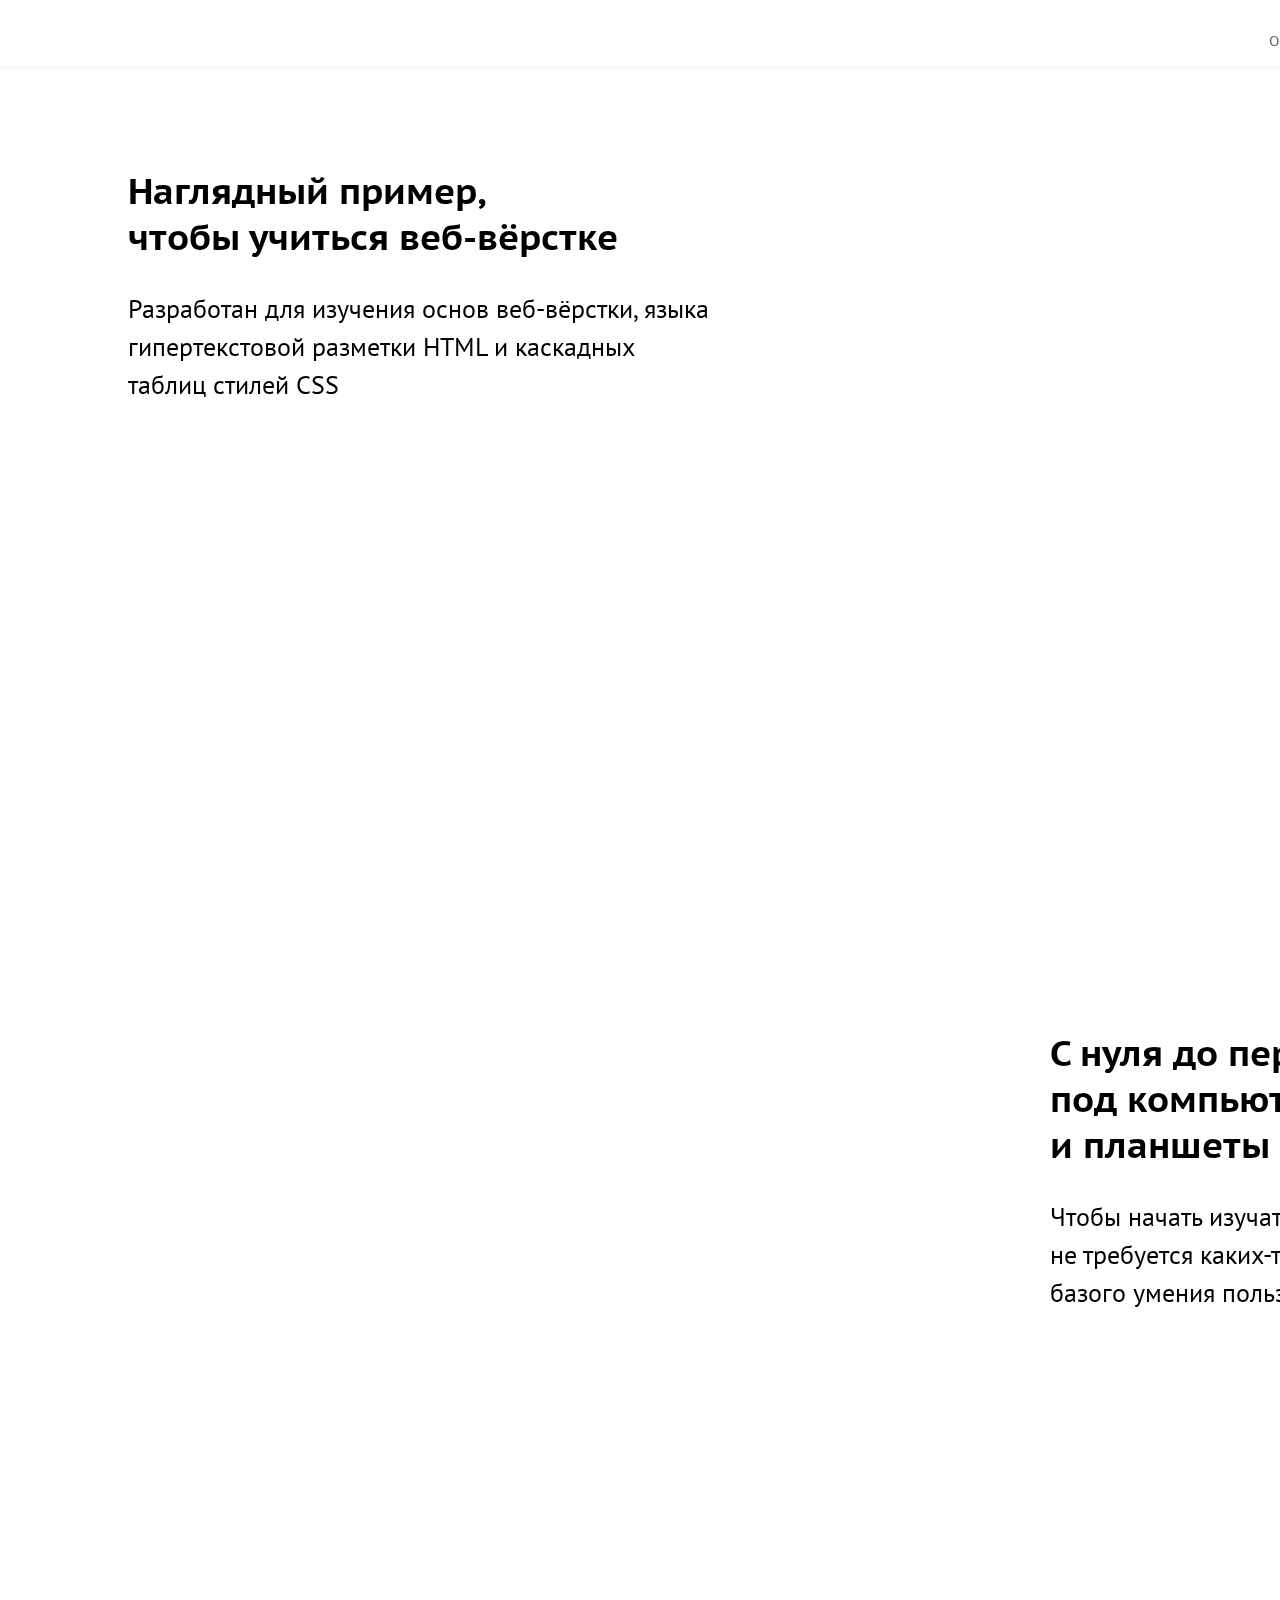
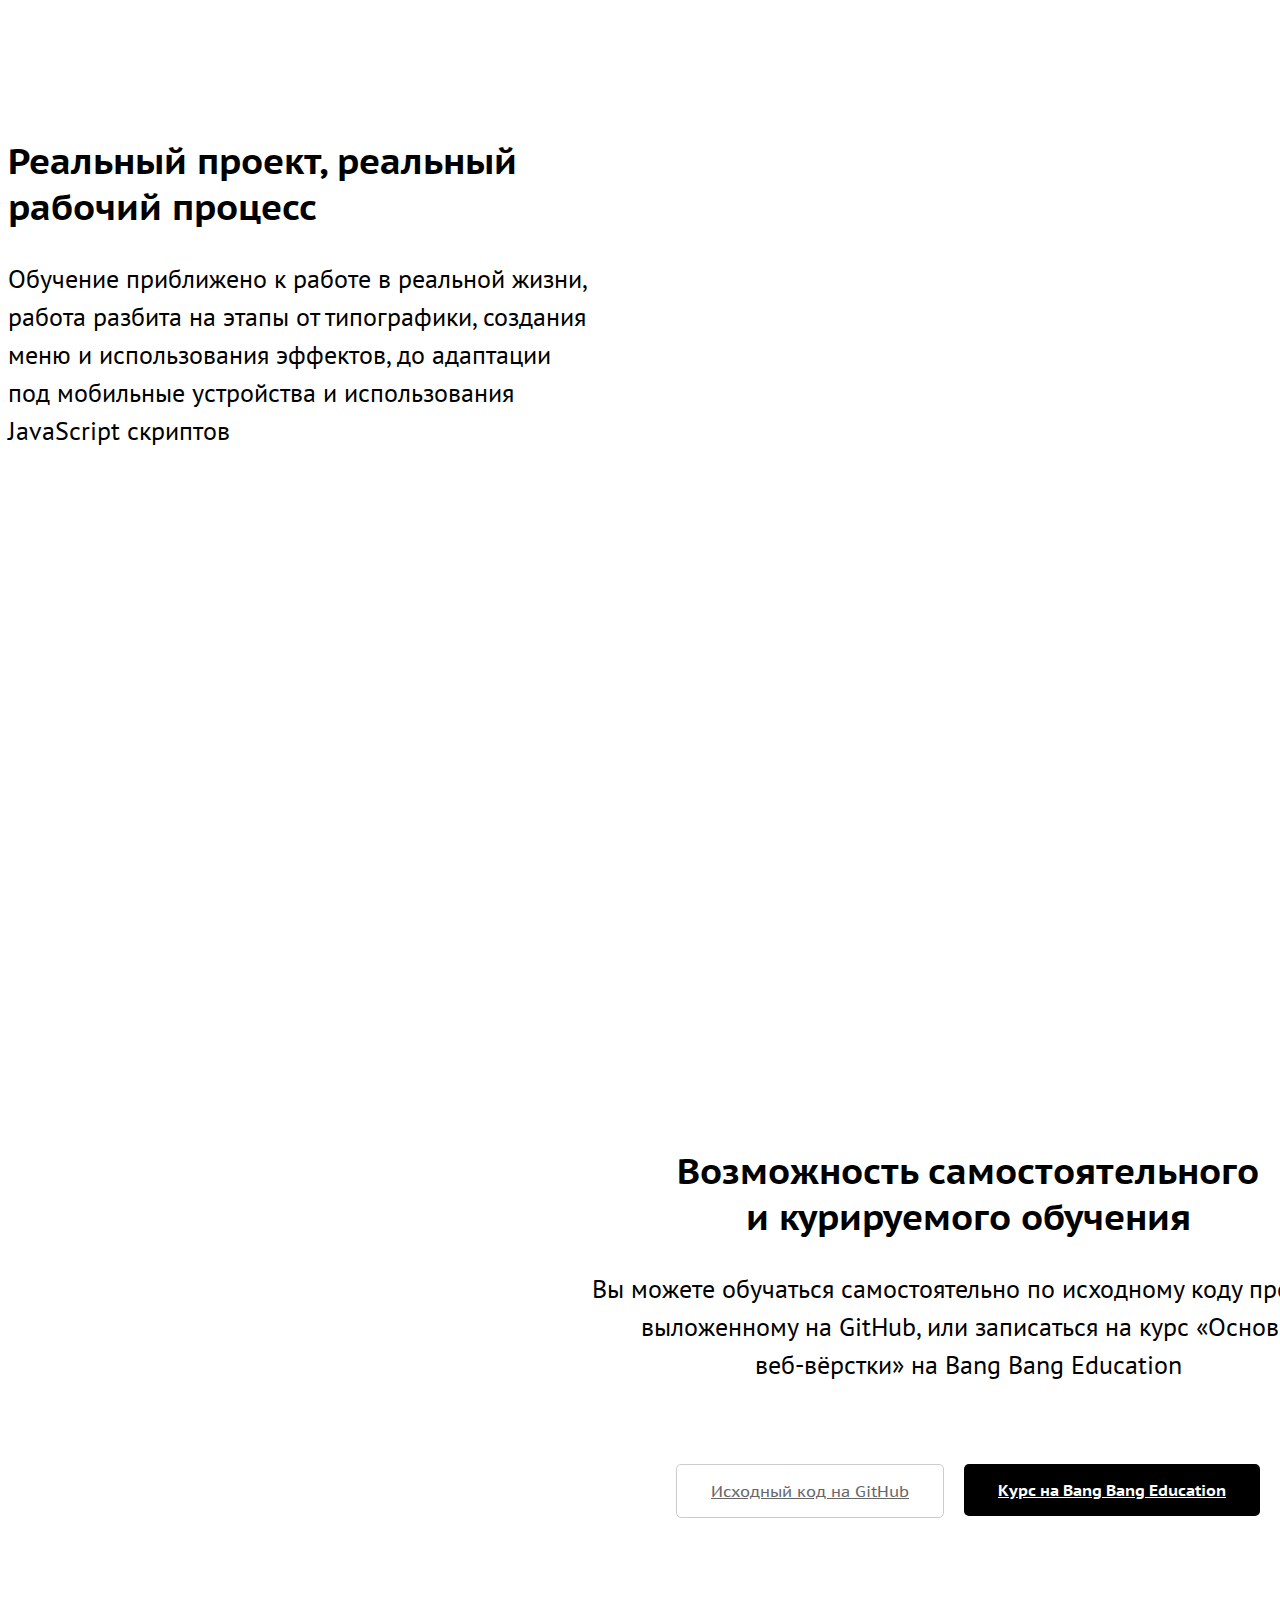
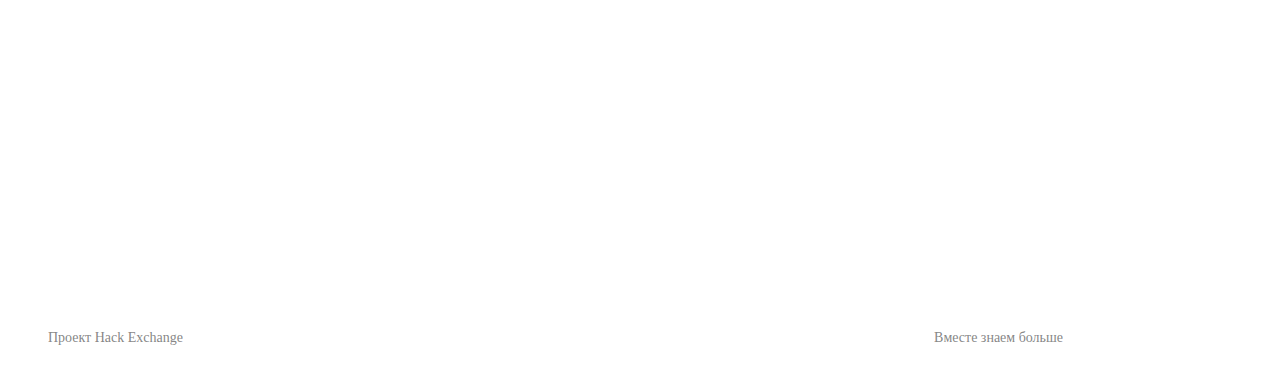
==== commit 9f7d8db3: "Lesson 8" ====
--- a/index.html
+++ b/index.html
@@ -1,301 +1,80 @@
 <!DOCTYPE html>
-<html lang="en" dir="ltr">
+<html lang="ru" dir="ltr">
   <head>
     <meta charset="utf-8">
-    <title>Дом Наркомфина</title>
-    <link rel="stylesheet" href="reset.css">
-    <link href="https://fonts.googleapis.com/css2?family=PT+Sans+Caption:wght@400;700&family=PT+Sans:ital,wght@0,400;0,700;1,400;1,700&display=swap" rel="stylesheet">
-    <link rel="stylesheet" href="style.css">
-    <link rel="stylesheet" href="sidebar.css">
     <meta name="viewport" content="width=device-width, initial-scale=1.0">
+    <title>Wikimedium</title>
+    <link rel="stylesheet" href="stylesheets/style.css">
   </head>
-  <body>
-    <nav>
-      <ul>
-        <li><a href="#h1-about">Дом Наркомфина</a></li>
+  <body class="landing">
+    <menu>
+      <div>
+        <a href="posts.html"></a>
+        <a class="current" href="index.html">О проекте</a>
+      </div>
+    </menu>
 
-        <li>
-          <a href="#h2-history">История создания</a>
+    <section class="contentWrapper" id="section-1">
+      <div class="textContainer">
+        <h2>
+          Наглядный пример,<br>
+          чтобы учиться веб-вёрстке
+        </h2>
 
-          <ul>
-            <li><a href="#h3-ideology">Идеология</a></li>
-          </ul>
-        </li>
+        <p>Разработан для изучения основ веб-вёрстки, языка гипертекстовой разметки HTML и&nbsp;каскадных таблиц стилей CSS</p>
+      </div>
 
-        <li><a href="#h2-space">Участок</a></li>
+      <div id="section-1-image"></div>
+    </section>
 
-        <li>
-          <a href="#h2-architecture">Архитектура</a>
+    <section class="contentWrapper" id="section-2">
+      <div class="contentContainer">
+        <div class="textContainer">
+          <h2>
+            С&nbsp;нуля до&nbsp;первого сайта<br>
+            под компьютеры, смартфоны и&nbsp;планшеты
+          </h2>
 
-          <ul>
-            <li><a href="#h3-buildings">Состав жилого комплекса</a></li>
-            <li><a href="#h3-organisation">Пространственная организация комплекса</a></li>
-            <li><a href="#h3-architecture">Архитектура жилого дома</a></li>
-            <li><a href="#h3-materials">Конструкции и материалы</a></li>
-            <li><a href="#h3-interior">Интерьеры</a></li>
-          </ul>
-        </li>
+          <p>Чтобы начать изучать веб-вёрстку на&nbsp;этом проекте, не&nbsp;требуется каких-то специальных знаний, кроме базого умения пользоваться компьютером</p>
+        </div>
 
-        <li>
-          <a href="#h2-critics">Критика проекта</a>
+        <div id="section-2-image"></div>
+      </div>
+    </section>
 
-          <ul>
-            <li><a href="#h3-tech">С технической стороны</a></li>
-            <li><a href="#h3-live">С бытовой стороны</a></li>
-          </ul>
-        </li>
+    <section class="contentWrapper" id="section-3">
+      <div class="textContainer">
+        <h2>
+          Реальный проект, реальный<br>
+          рабочий процесс
+        </h2>
 
-        <li>
-          <a href="#h2-renovation">История эксплуатации и проект реставрации</a>
+        <p>Обучение приближено к&nbsp;работе в&nbsp;реальной жизни, работа разбита на&nbsp;этапы от&nbsp;типографики, создания меню и&nbsp;использования эффектов, до&nbsp;адаптации под мобильные устройства и&nbsp;использования JavaScript скриптов</p>
+      </div>
 
-          <ul>
-            <li><a href="#h3-environment">Развитие городского окружения</a></li>
-            <li><a href="#h3-renovation">Перестройки</a></li>
-            <li><a href="#h3-reasons">Причины ветхости дома</a></li>
-            <li><a href="#h3-history">Новейшая история дома и реставрация</a></li>
-          </ul>
-        </li>
+      <div id="section-3-image"></div>
+    </section>
 
-        <li><a href="#h2-influence">Значение проекта в исторической перспективе</a></li>
+    <section class="contentWrapper" id="section-4">
+      <div class="textContainer">
+        <h2>
+          Возможность самостоятельного<br>
+          и&nbsp;курируемого обучения
+        </h2>
 
-        <li>
-          <a href="#h2-real-life">Реальная жизнь в доме Наркомфина</a>
+        <p>Вы&nbsp;можете обучаться самостоятельно по&nbsp;исходному коду проекта, выложенному на&nbsp;GitHub, или записаться на&nbsp;курс &laquo;Основы веб&#8209;вёрстки&raquo; на&nbsp;Bang Bang Education</p>
 
-          <ul>
-            <li><a href="#h3-people">Известные жители</a></li>
-          </ul>
-        </li>
+        <div class="buttonContainer">
+          <a class="secondary" href="#">Исходный код на GitHub</a>
+          <a class="primary" href="#">Курс на Bang Bang Education</a>
+        </div>
+      </div>
+    </section>
 
-        <li><a href="#h2-more">См. также</a></li>
-      </ul>
-    </nav>
-
-    <article>
-      <h1 id="h1-about">Дом Наркомфина</h1>
-      <p><b>Дом Наркомфина</b> — один из ключевых памятников жилой архитектуры <a href="https://ru.wikipedia.org/wiki/%D0%9A%D0%BE%D0%BD%D1%81%D1%82%D1%80%D1%83%D0%BA%D1%82%D0%B8%D0%B2%D0%B8%D0%B7%D0%BC_(%D0%B8%D1%81%D0%BA%D1%83%D1%81%D1%81%D1%82%D0%B2%D0%BE)">конструктивизма</a>, «опытный дом переходного типа». Построен в <a href="https://ru.wikipedia.org/wiki/1928_%D0%B3%D0%BE%D0%B4">1928</a>—<a href="https://ru.wikipedia.org/wiki/1930_%D0%B3%D0%BE%D0%B4">1930 годах</a> по проекту архитекторов <a href="https://ru.wikipedia.org/wiki/%D0%93%D0%B8%D0%BD%D0%B7%D0%B1%D1%83%D1%80%D0%B3,_%D0%9C%D0%BE%D0%B8%D1%81%D0%B5%D0%B9_%D0%AF%D0%BA%D0%BE%D0%B2%D0%BB%D0%B5%D0%B2%D0%B8%D1%87">Моисея Гинзбурга</a>, <a href="https://ru.wikipedia.org/wiki/%D0%9C%D0%B8%D0%BB%D0%B8%D0%BD%D0%B8%D1%81,_%D0%98%D0%B3%D0%BD%D0%B0%D1%82%D0%B8%D0%B9_%D0%A4%D1%80%D0%B0%D0%BD%D1%86%D0%B5%D0%B2%D0%B8%D1%87">Игнатия Милиниса</a> и инженера <a href="https://ru.wikipedia.org/wiki/%D0%A1%D0%B5%D1%80%D0%B3%D0%B5%D0%B9_%D0%9B%D1%8C%D0%B2%D0%BE%D0%B2%D0%B8%D1%87_%D0%9F%D1%80%D0%BE%D1%85%D0%BE%D1%80%D0%BE%D0%B2">Сергея Прохорова</a> для работников <a href="https://ru.wikipedia.org/wiki/%D0%9D%D0%B0%D1%80%D0%BE%D0%B4%D0%BD%D1%8B%D0%B9_%D0%BA%D0%BE%D0%BC%D0%B8%D1%81%D1%81%D0%B0%D1%80%D0%B8%D0%B0%D1%82_%D1%84%D0%B8%D0%BD%D0%B0%D0%BD%D1%81%D0%BE%D0%B2_%D0%A1%D0%A1%D0%A1%D0%A0">Народного комиссариата финансов СССР</a> (Наркомфина). Находится в Москве на <a href="https://ru.wikipedia.org/wiki/%D0%9D%D0%BE%D0%B2%D0%B8%D0%BD%D1%81%D0%BA%D0%B8%D0%B9_%D0%B1%D1%83%D0%BB%D1%8C%D0%B2%D0%B0%D1%80">Новинском бульваре</a> по адресу дом № 25, корпус 1.</p>
-
-      <img src="narkomfin.jpg" alt="Дом Наркомфина">
-
-      <p>Долгое время находился в аварийном состоянии, был трижды включен в список «100 главных зданий мира, которым грозит уничтожение». В 2017 году началась реставрация по проекту мастерской Алексея Гинзбурга, внука <a href="https://ru.wikipedia.org/wiki/%D0%93%D0%B8%D0%BD%D0%B7%D0%B1%D1%83%D1%80%D0%B3,_%D0%9C%D0%BE%D0%B8%D1%81%D0%B5%D0%B9_%D0%AF%D0%BA%D0%BE%D0%B2%D0%BB%D0%B5%D0%B2%D0%B8%D1%87">М.Я. Гинзбурга</a>.</p>
-
-      <h2 id="h2-history">История создания</h2>
-      <p>Дом Наркомфина, или 2-й дом Совнаркома РСФСР, стал одним из экспериментальных домов, построенных по результатам теоретических исследований Секции типизации Стройкома РСФСР, работавшей в 1928-1929 годы под руководством <a href="https://ru.wikipedia.org/wiki/%D0%93%D0%B8%D0%BD%D0%B7%D0%B1%D1%83%D1%80%D0%B3,_%D0%9C%D0%BE%D0%B8%D1%81%D0%B5%D0%B9_%D0%AF%D0%BA%D0%BE%D0%B2%D0%BB%D0%B5%D0%B2%D0%B8%D1%87">М.Я. Гинзбурга</a>. Работе секции предшествовал конкурс на «эскизный проект жилого дома трудящихся», проведенный журналом «Современная архитектура» (Гинзбург подал на конкурс проект «Коммунального дома А-1»), выставка проектов конкурса в 1927 году., и строительство <a href="https://ru.wikipedia.org/wiki/%D0%96%D0%B8%D0%BB%D0%BE%D0%B9_%D0%B4%D0%BE%D0%BC_%D0%93%D0%BE%D1%81%D1%81%D1%82%D1%80%D0%B0%D1%85%D0%B0_%D0%BD%D0%B0_%D0%9C%D0%B0%D0%BB%D0%BE%D0%B9_%D0%91%D1%80%D0%BE%D0%BD%D0%BD%D0%BE%D0%B9">дома Госстраха на Малой Бронной</a> (1926-1927, М.Я. Гинзбург и В.Н. Владимиров). И журнал, и конкурс, и работа Секции типизации были проектами <a href="https://ru.wikipedia.org/wiki/%D0%9E%D0%B1%D1%8A%D0%B5%D0%B4%D0%B8%D0%BD%D0%B5%D0%BD%D0%B8%D0%B5_%D1%81%D0%BE%D0%B2%D1%80%D0%B5%D0%BC%D0%B5%D0%BD%D0%BD%D1%8B%D1%85_%D0%B0%D1%80%D1%85%D0%B8%D1%82%D0%B5%D0%BA%D1%82%D0%BE%D1%80%D0%BE%D0%B2">ОСА (Объединения современных архитекторов)</a>.</p>
-      <p>Работа Секции типизации, подробно описанная М.Я. Гинзбургом в книге «Жилище», началась с анализа типологии «дореволюционного «доходного дома» и состояла в достижении максимально эффективных параметров использования объема жилого пространства при сохранении его комфортности. Было разработано несколько типов квартир-ячеек, названных буквами от A до F. Результаты исследования секции М.Я. Гинзбург доложил на пленуме Стройкома РСФСР, где было принято постановление, рекомендовавшее несколько жилых ячеек к массовому строительству, а остальные — к опытно-показательному, начиная с 1928 года. Согласно этому постановлению было построено шесть «экспериментальных коммунальных домов переходного типа» в Москве, Свердловске и Саратове, причем в строительстве трех из них участвовал сам М.Я. Гинзбург. С.О. Хан-Магомедов называет дом Наркомата финансов самым интересным из этих шести домов.</p>
-      <p>Определенную роль в формулировании и решении проблемы создания жилого дома нового типа на примере дома Наркомата финансов сыграл <a href="https://ru.wikipedia.org/wiki/%D0%9C%D0%B8%D0%BB%D1%8E%D1%82%D0%B8%D0%BD,_%D0%9D%D0%B8%D0%BA%D0%BE%D0%BB%D0%B0%D0%B9_%D0%90%D0%BB%D0%B5%D0%BA%D1%81%D0%B0%D0%BD%D0%B4%D1%80%D0%BE%D0%B2%D0%B8%D1%87">Николай Милютин</a>, известный как автор схем социалистического расселения и градостроительных концепций соцгорода, который в указанные годы (1924—1929) исполнял обязанности <a href="https://ru.wikipedia.org/wiki/%D0%9D%D0%B0%D1%80%D0%BE%D0%B4%D0%BD%D1%8B%D0%B9_%D0%BA%D0%BE%D0%BC%D0%B8%D1%81%D1%81%D0%B0%D1%80%D0%B8%D0%B0%D1%82_%D1%84%D0%B8%D0%BD%D0%B0%D0%BD%D1%81%D0%BE%D0%B2_%D0%A0%D0%A1%D0%A4%D0%A1%D0%A0">наркома финансов РСФСР</a> и выступал в качестве заказчика жилого комплекса. По теории Милютина, отражавшей правительственную установку, <i>«значительное повышение жизненного уровня рабочих и развитие обобществлённых форм обслуживания бытовых нужд трудящихся (общественное питание, ясли, детские сады, клубы и т.п.) постепенно уничтожают значение семьи как хозяйственного соединения. Этот процесс неизбежно приведёт, в конечном счёте, к полной переделке семейных форм общежития. <...> Задача раскрепощения женщины от мелкого домашнего хозяйства и вовлечение её в произодство заставляет нас ставить вопрос о всемерном содействии этому процессу»</i>. Задача реализации этих принципов и была поставлена перед авторами проекта. Согласно Екатерине Милютиной, это был дом «нового быта».</p>
-      <p>Сметная стоимость строительства составила 10 млн. рублей. Строительство жилого корпуса осуществлялось под наблюдением комиссии, возглавляемой Н.А. Милютиным. Коммунальный корпус и корпус прачечной строились без утвержденных чертежей.</p>
-
-      <h3 id="h3-ideology">Идеология</h3>
-      <p>Идеи, связанные с планировочной и объемной структурой, также как и с функциональным наполнением дома, изложены в книге М.Я. Гинзбурга «Жилище», где работе Секции типизации посвящена одна глава, а дому Наркомфина — три главы; идеология дома также была озвучена М.Я. Гинзбургом на пленуме Стройкома. Согласно М.Я. Гинзбургу, анализ типов жилья в доходном доме показывает, что его «экономический эффект» был более высоким, чем «массовое жилищное строительство Москвы первых лет после революции» (т.н. моссоветское строительство).</p>
-      <p>Работа Секции типизации шла по пути «урезывания и уплотнения обслуживающих площадей» взятой за прототип типологии доходного дома: вначале удалили вторые лестницы и комнаты домработниц, затем оптимизировали коридоры, передние, ванные комнаты и кухни, сохраняя объем и высоту жилых помещений и урезая как площадь, так и высоту подсобных. Приведенные в книге расчеты эффективности использования жилого пространства построены на рассмотрении отношения кубатуры к жилой площади квартир и параметра k (k=W/P, соотношение общей кубатуры здания к полезной площади жилых ячеек). М.Я. Гинзбург ссылается как на расчеты, так и на «опытную работу передовых архитекторов Запада».</p>
-      <p>Основной акцент архитекторы сделали на встроенную мебель и компактные сантехнические ячейки. Именно отсюда берёт начало практика совмещения ванной комнаты с туалетом, знакомая нескольким поколениям советских людей. <i>«Они пытались сократить лишние движения обитателей квартир, а также считали необходимым предложить им питаться в общественных столовых, мыться в общественных банях, сдавать бельё в механические прачечные, читать и отдыхать в библиотеках и клубах»</i>.</p>
-      <p>Дом Наркомата финансов нередко называют «<a href="https://ru.wikipedia.org/wiki/%D0%94%D0%BE%D0%BC-%D0%BA%D0%BE%D0%BC%D0%BC%D1%83%D0%BD%D0%B0">домом-коммуной</a>», что неверно: автор проекта М.Я. Гинзбург противопоставлял свой «дом переходного типа» (от «буржуазного» дома к «социалистической» коммуне, поскольку в нём не полностью уничтожалась семейная структура, как это предполагалось в домах-коммунах) практике домов-коммун и жестко критиковал последнюю:</p>
-
-      <blockquote cite="https://ru.wikipedia.org/wiki/%D0%94%D0%BE%D0%BC_%D0%9D%D0%B0%D1%80%D0%BA%D0%BE%D0%BC%D1%84%D0%B8%D0%BD%D0%B0">
-        «...конвейер, по которому течет здесь нормированная жизнь, напоминает прусскую казарму <...> Нет нужды доказывать абстрактную утопичность и ошибочную социальную сущность всех этих проектов. <...> Нельзя не заметить во всей этой программе механического процесса увеличения до астрономических размеров молекулярных элементов бытового уклада старой семьи».
-      </blockquote>
-
-      <p>В предложениях секции Стройкома нет ни слова о навязывании фиксированного распорядка дня, практикуемого в домах-коммунах, даже в проектах общежитий, ни об уничтожении традиционного семейного уклада. Цель «способствовать быстрейшему безболезненному переходу к более высоким формам хозяйства» авторами дома Наркомфина также озвучивалась: именно для этого был запланирован развитый коммунальный блок с функциями общественного питания, стирки, уборки и присмотра за детьми — также как и минимальный размер кухонь в квартирах. Между тем М.Я. Гинзбург подчеркивает:</p>
-      <blockquote cite="https://ru.wikipedia.org/wiki/%D0%94%D0%BE%D0%BC_%D0%9D%D0%B0%D1%80%D0%BA%D0%BE%D0%BC%D1%84%D0%B8%D0%BD%D0%B0">«мы сочли совершенно необходимым создание ряда моментов, стимулирующих переход на более высокую форму социально-бытового уклада, но не декретирующих этот переход».</blockquote>
-      <p>Рассматривая дом Наркомфина как опытный, М.Я. Гинзбург не считал его типовым и настаивал на том, что создание типовых проектов жилых домов — путь неправильный, ведущий к «однообразию жилой застройки». Гинзбург считал важной «максимальную гибкость» стандартов и разработку таких стандартных элементов, «которые можно было бы всячески комбинировать <...> варьировать типы жилья, используя одни и те же стандартные элементы".</p>
-
-      <h2 id="h2-space">Участок</h2>
-      <p>Под строительство дома для работников Наркомата финансов в апреле 1929 года была отведена территория двух усадеб, выходивших на Новинский бульвар — так называемый "Шаляпинский" парк, зеленое пространство за рядом домов XIX в. вдоль Садового кольца, в одном из которых в 1910-1922 годы жил <a href="https://ru.wikipedia.org/wiki/%D0%A8%D0%B0%D0%BB%D1%8F%D0%BF%D0%B8%D0%BD,_%D0%A4%D1%91%D0%B4%D0%BE%D1%80_%D0%98%D0%B2%D0%B0%D0%BD%D0%BE%D0%B2%D0%B8%D1%87">Ф.И. Шаляпин</a>. Территория полого спускается к Пресненскому пруду, который к 1925 году был забран на этом отрезке в трубу. Планы застройки предусматривали полный снос существующих домов и дворов, включая флигели и двор дома Шаляпина, но в итоге ни одно строение при строительстве дома Наркомфина не снесли. Под домом течет река Синичка, заключенная в трубу.</p>
-
-      <h2 id="h2-architecture">Архитектура</h2>
-      <h3 id="h3-buildings">Состав жилого комплекса</h3>
-      <p>В проектной документации дом именовался 2-м домом СНК. Согласно проекту, комплекс должен был состоять из четырех корпусов:</p>
-
-      <ol>
-        <li>жилого, на 50 семей и приблизительно 200 человек. Построен.</li>
-        <li>коммунального, соединенного с жилым теплым навесным переходом: с кухней, двумя столовыми — крытой внутри и летней на крыше, а также спортзалом и библиотекой. Построен, кухня работала в 1930-е годы, продавая еду на вынос. Столовая не заработала.</li>
-        <li>отдельное здание детского сада с яслями планировалось на прямоугольной площадке между домом и коммунальным корпусом. Не реализовано. К 1934 году детский сад разместился в коммунальном корпусе, в помещениях столовой. Просуществовал до 1941 года.</li>
-        <li>«служебный двор», включающий механическую прачечную, сушилку и гараж, был обращен к Новинскому бульвару. Реализован, прачечная функционировала (обслуживала жильцов в 1930-е годы).</li>
-      </ol>
-
-      <p>Также планировалось, что рядом с домом Наркомфина будет построен второй жилой дом с большими квартирами — ячейками типа К или D. Не реализован.</p>
-
-      <h3 id="h3-organisation">Пространственная организация комплекса</h3>
-      <p>Три основных объема: жилого дома, коммунального корпуса и непостроенного детского сада, планировались как ритмически сбалансированный ансамбль разновеликих построек. Их уравновешивал корпус прачечной, перед которым со стороны Новинского бульвара планировалась организация квадратной площадки, композиционно связывающей этот корпус с городом. Жилой дом и корпус прачечной были частично подняты на колоннах, что освобождало пространство первого этажа (высотой 2,5 м) для прохода. По замыслу архитекторов, пройдя под корпусом прачечной через «парадный двор» перед входом с Новинского бульвара, по диагональной аллее можно было попасть в общественную зону комплекса или по другой аллее через жилой корпус в уровне открытого первого этажа — в парк за домом, где была организована своеобразная видовая площадка.</p>
-
-      <h3 id="h3-architecture">Архитектура жилого дома</h3>
-      <p>Архитектура жилого корпуса была для конца 1920-х годов необычна и впечатляюща, особенно если учесть его старомосковское окружение. Жители ближайших районов прозвали его «домом-кораблем» («домом-пароходом» по Е. Милютиной) — впрочем, данный эпитет применяется ко многим модернистским зданиям. Авторам проекта Гинзбургу и Милинису удалось скомпоновать жилые ячейки в единый корпус настолько необычно, что это заинтересовало даже самого Ле Корбюзье, побывавшего в Доме Наркомфина и посетившего лично квартиру Николая Милютина.</p>
-
-      <h4>Парк и открытый первый этаж</h4>
-      <p>В пояснительной записке к проекту М.Я. Гинзбург так объясняет появление открытого первого этажа: «Ввиду неровности участка, вызывающего в подобных случаях устройство большой поверхности цоколя, в настоящем случае дом поднят в большей своей части на высоту 2,5 метров на отдельных столбах, что является более экономичным и, кроме того, сохраняет нетронутой площадь парка».</p>
-      <p>В книге «Жилище» сказано лаконичнее: «Весь дом расположен в парке». Имеются в виду остатки "Шаляпинского" парка (см. выше), сохранившиеся части усадебных садов. Кроме того в 1937 году в парк вокруг дома Наркомфина пересадили деревья с реконструируемого <a href="https://ru.wikipedia.org/wiki/%D0%A1%D0%B0%D0%B4%D0%BE%D0%B2%D0%BE%D0%B5_%D0%BA%D0%BE%D0%BB%D1%8C%D1%86%D0%BE">Садового кольца</a>, которое было залито асфальтом и снесена вся линия садов. Как следствие, одним из аргументов М.Я. Гинзбурга в пользу открытого первого этажа и «дома на ножках» стало «не разрезать домом территории парка».</p>
-      <p>Другие аргументы М.Я. Гинзурга в пользу открытого первого этажа на опорах:</p>
-
-      <ol>
-        <li>первый этаж наименее пригоден для жилья, а жильцы единственной квартиры первого этажа, имеющейся в доме, вынуждены все время закрывать окна шторами</li>
-        <li>по размерам дореволюцонной квартплаты известно, что квартиры на первом этаже ценились ниже</li>
-        <li>«возможность оторвать здание от земли, ... поднести восприятию человека пространственно чистым и ясным -- представлялась заманчивой по композиционным соображениям»</li>
-        <li>дома на ножках были трендом конца 1920-х годов. В 1927 году Ле Корбюзье опубликовал в журнале L'Esprit Nouveau свои «<a href="https://ru.wikipedia.org/wiki/%D0%9F%D1%8F%D1%82%D1%8C_%D0%BE%D1%82%D0%BF%D1%80%D0%B0%D0%B2%D0%BD%D1%8B%D1%85_%D1%82%D0%BE%D1%87%D0%B5%D0%BA_%D1%81%D0%BE%D0%B2%D1%80%D0%B5%D0%BC%D0%B5%D0%BD%D0%BD%D0%BE%D0%B9_%D0%B0%D1%80%D1%85%D0%B8%D1%82%D0%B5%D0%BA%D1%82%D1%83%D1%80%D1%8B">пять пунктов современной архитектуры</a>». Первым среди них значатся свободные опоры первого этажа. См. также <a href="https://fr.wikipedia.org/wiki/Cinq_points_de_l%27architecture_moderne">точное изложение пяти пунктов</a> во французской Википедии.</li>
-      </ol>
-
-      <h4>Внутренняя структура</h4>
-      <p>Жилой корпус — шестиэтажное здание-пластина длиной 85 м и высотой 17 м, вытянуто с юга на север, вдоль восточного фасада сгруппированы спальни и коридоры, вдоль западного гостиные, соответственно спальни получают утреннее солнце, гостиные вечернее. Ближе к торцам расположены две лестничные клетки, связанные между собой и с квартирами двумя широкими коридорами (4 м в ширину и 2,3 м в высоту), на втором и пятом этажах. Коридоры М.Я. Гинзбург называет горзизонтальными артериями и противопоставляет их вертикальным лестницам: коридоры должны были упростить жителям квартир связь с помещениями коммунальных сервисов. С другой стороны, архитектор трактовал коридоры как общественные пространства («место общественного пребывания»).</p>
-
-      <h4>Типы ячеек-квартир и их распределение</h4>
-      <p>Секция типизации Стройкома РСФСР разработала пять основных типов жилых ячеек: A, B, C, D и F. Самая крупная из них, ячейка A, подразумевала трех- и двухкомнатные квартиры, B — только двухкомнатные. Минимальной была ячейка F, рассчитанная на жилую (но не общую) площадь 25-30 м².</p>
-      <p>В доме Наркомфина использованы три типа квартир - по Гинзбургу, «Жилище» (1934) - в реальности около десятка типов квартир–ячеек. Второй и третий этажи заняли восемь квартир типа K - по Гинзбургу - в реальности девять квартир типа K, предназначенные для больших семей. На трех верхних этажах, с четвертого по шестой, разместились 32 малометражные квартиры типа F - по Гинзбургу, «Жилище» (1934) - в реальности 24 малометражные квартиры типа F, рассчитанные на одного человека либо на семейную пару без детей. В торцах дома, отделенных от центральной части лестничными клетками, использованы ячейки 2F — сдвоенные ячейки F. На уровне плоской крыши, располагались <b>комнаты типа общежития</b>, где были реализованы опубликованные Николаем Милютиным в «Соцгороде» жилые ячейки на одного человека. Часть из них — на одного человека, часть — на двух, площадью соответственно 9 и 15 м², высотой 2,6 м, объединенные общим санузлом и душем между каждыми двумя комнатами.</p>
-      <p>В <b>ячейках K</b> площадь гостиной, или «жилой комнаты» – 25 м², ее высота 5 м. В части, разделенной на два яруса высотой по 2,3 м, внизу расположены: соединенная с коридором терраса, передняя и кухня площадью 4,3 м², вверху две спальни 19,88 и 12,1 м² с ванной и туалетом (совмещёнными). Жилая площадь ячеек K 57-60 м², общая площадь 82-83 м², (100 м² квартира № 11). С момента заселения дома этот тип квартир предназначался для наиболее элитных семей по причине их вместительности, удобства и большей "жилплощади".</p>
-      <p><b>Ячейки F</b> - все квартиры двухэтажные с входами из одного коридора пятого этажа. Квартиры имели две планировки: либо с лестницей от входа наверх (в двухэтажную гостиную со стеклянным окном во всю стену) и опять наверх (в спальную нишу), либо с длинной лестницей вниз, в такую же гостиную и спальную нишу, расположенные на одном уровне. Таким образом каждая квартира состоит из двух частей. Одна часть её имеет высоту 3,6 м (гостиная), другая — 2,3 м (спальная ниша). При выбранной планировке гостиная и спальная ниша открыты друг другу, визуально и пространственно, чем обеспечивалось двухстороннее освещение и проветривание. Единственными закрытыми пространствами квартиры являлись душевая кабина с умывальником и туалет. При необходимости визуальное и физическое разделение спальной ниши и гостиной достигалось карнизом с занавеской. Передняя и туалет расположены непосредственно у входа в квартиру. В малометражных квартирах F нет кухонь. Отсутствие кухонь, по Виктору Бачли, служит предельным выражением социализированной жизни и нового быта. Жилая комната оборудована небольшим «кухонным элементом» для подогрева пищи. Общая площадь ячеек F 35-36 м².</p>
-      <p>Появление <b>ячеек 2F</b> в торцах здания вызвано необходимостью рациональной компоновки объемов квартир внутри дома; оно позволило, прежде всего, ограничиться двумя коридорами. Ячейки 2F в целом дублируют структуру ячеек F. В них две гостиных высотой 3,6 м, а также столовая, передняя, ванна, туалет и кухня высотой 2,3 м. М.Я. Гинзбург называет ячейки 2F «в социально-бытовом отношении <...> обычными квартирами с более рациональным распределением высот, а потому и с более интересным пространственным решением», однако ничего не говорит ни о количестве ячеек 2F в доме, их площади, и количестве комнат в них. Виктор Бачли приводит следующие данные. Вдоль каждой лестничной клетки расположены ячейки 2F двух типов: двухуровневые (три квартиры на 6-м этаже), остальные одноуровневые (три квартиры на 4-м этаже). Все комнаты ячеек, по аналогии с дореволюционными квартирами визуально и физически отделены друг от друга стенами и дверными проёмами. Вдоль южной лестничной клетки находятся две <i>«сочленённые ячейки К»</i> (англ. <i>articulated K-units</i> - определение Бачли). Этот тип квартир никогда не упоминался ни в рекомендациях Стройкома РСФСР, ни в работах Гинзбурга, его учеников и комментаторов. Отличается от ячеек К существенно большей площадью, наличием дополнительного туалета и столовой на нижнем уровне, а также большими полукруглыми балконами. Елена Овсянникова (2015) описывает этот тип квартир следующим образом: <i>«В торцах здания, с севера и юга, построены более просторные, индивидуально спланированные квартиры с балконами. В одной из таких квартир находилась мастерская Гинзбурга»</i>. Общая площадь торцевых <b>ячеек 2F</b> составляла от 77 (кв. № 14) до 114 м² (кв. №18, пять комнат).</p>
-      <p>Обследование дома Наркомфина, проведенное в 1994 году профессором <a href="https://ru.wikipedia.org/wiki/%D0%9C%D0%BE%D1%81%D0%BA%D0%BE%D0%B2%D1%81%D0%BA%D0%B8%D0%B9_%D0%B0%D1%80%D1%85%D0%B8%D1%82%D0%B5%D0%BA%D1%82%D1%83%D1%80%D0%BD%D1%8B%D0%B9_%D0%B8%D0%BD%D1%81%D1%82%D0%B8%D1%82%D1%83%D1%82_(%D0%B3%D0%BE%D1%81%D1%83%D0%B4%D0%B0%D1%80%D1%81%D1%82%D0%B2%D0%B5%D0%BD%D0%BD%D0%B0%D1%8F_%D0%B0%D0%BA%D0%B0%D0%B4%D0%B5%D0%BC%D0%B8%D1%8F)">МАрхИ</a> <a href="https://ru.wikipedia.org/wiki/%D0%9E%D0%B2%D1%81%D1%8F%D0%BD%D0%BD%D0%B8%D0%BA%D0%BE%D0%B2%D0%B0,_%D0%95%D0%BB%D0%B5%D0%BD%D0%B0_%D0%91%D0%BE%D1%80%D0%B8%D1%81%D0%BE%D0%B2%D0%BD%D0%B0">Еленой Овсянниковой</a> и швейцарскими студентами из Женевы, которыми руководил Жан-Клод Люди, показало, что его внутренняя структура оказалась ещё сложнее, чем было заявлено в проекте. Нестандартные квартиры, как оказалось, были на каждом этаже, хотя большинство их — типовые. Общее число вариантов жилых ячеек могло доходить до одиннадцати (включая помещение для консьержа, «студию» на верхнем этаже, общежитие на кровле и пентхаус самого Милютина). Характерно, что в конце коридора пятого этажа находилась общая кухня, организованная уже в 1940-е годы, а из самого коридора был доступ в чуланы для хранения вещей, не всегда помещавшихся в ячейки «F».</p>
-      <p>Низкая высота потолков, по словам М.Я. Гинзбурга, компенсируется «смежным резервуаром» жилой комнаты-гостиной. Между тем, отдавая себе отчет в том, что помещения недостаточно изолированны, М.Я. Гинзбург оговаривается, что решение «пригодно для небольшой семьи, в противном случае понадобятся раздвижные стенки или портьеры, которые позволили бы в случае необходимости создать нужную звуковую изоляцию отдельных помещений».</p>
-      <p>Террасы в уровне нижнего коридора были предназначены для совместного использования жильцами восьми квартир типа K (в реальности девяти квартир типа К), для этого предусмотрена крытая терраса, параллельная коридору. Для отдыха жильцов квартир типа F предназначался солярий на крыше.</p>
-      <p>Принцип компоновки жилых ячеек, подобный применённому в проекте дома Наркомфина, был реализован в ряде проектов и на Западе, в частности, в построенном в <a href="https://de.wikipedia.org/wiki/Werkbundsiedlung_Breslau">Бреслау</a> (<a href="https://ru.wikipedia.org/wiki/%D0%92%D1%80%D0%BE%D1%86%D0%BB%D0%B0%D0%B2">Вроцлаве</a>) по проекту <a href="https://ru.wikipedia.org/wiki/%D0%A8%D0%B0%D1%80%D1%83%D0%BD,_%D0%93%D0%B0%D0%BD%D1%81_%D0%91%D0%B5%D1%80%D0%BD%D1%85%D0%B0%D1%80%D0%B4">Ганса Шаруна</a> <a href="https://de.wikipedia.org/wiki/Ledigenheim">общежитии для холостых</a> (1929 год). Наличие коридора, обслуживающего несколько уровней, характерно для жилых единиц Ле Корбюзье.</p>
-
-      <h4>Архитектура коммунального корпуса</h4>
-      <p>Корпус общественного обслуживания, названный авторами «коммунальным», представлял собой замкнутый , почти кубический объём со стороной около 10 м. С жилым корпусом его связывает переход на уровне второго этажа. Четыре этажа коммунального корпуса объединены двусветными помещениями высотой 5 м, обращенными на север, во двор комплекса, и закрытыми сплошным витражом 4-этажной высоты. В нижней части первоначально планировался спортивный центр, в верхней общественная столовая с летним кафе на крыше и библиотека. Лестничная клетка в западной части связывала все этажи коммунального корпуса между собой и с переходом, ведущим к дому. По словам М.Я. Гинзбурга, двигаясь по лестнице и внутри помещений корпуса, «зритель получает непрерывно меняющееся пространственное ощущение».</p>
-
-      <h4>Фасады</h4>
-      <p>Фасадное решение дома лаконично конструктивизма: ленточные окна, характернейший прием 1920-х годов, подчеркивают горизонталь, гладкие стены украшены лишь элементами, обусловленными функционально: полосами цветочных ящиков, выемкой террасы во втором этаже. Структура фасадов отражает внутреннее устройство квартир, следуя принципу модернистской архитектуры изнутри-наружу, поэтому на восточной стене преобладают ленты, а в нижней части западной стены окна гостиных сливаются в крупные пятна остекления, чередуясь с небольшими окнами кухонь. Северный торцевой фасад лишен окон и оживлен лишь выступом балкона, хорошо освещенный южный решен пластичнее -- оживлен тремя выступами полукруглых балконов, образуя один из хрестоматийных видов дома. Полукруглые балконы размещены один над другим на уровне третьего, пятого и шестого этажей. Тему лаконичных объемов с большими плоскостями стекла подхватывает и коммунальный корпус.</p>
-
-      <h3 id="h3-materials">Конструкции и материалы</h3>
-      <h4>Железобетонный каркас</h4>
-      <p>Дом был возведен с применением новинок тогдашней строительной индустрии, за конструктивные эксперименты отвечал инженер <a href="https://ru.wikipedia.org/wiki/%D0%9F%D1%80%D0%BE%D1%85%D0%BE%D1%80%D0%BE%D0%B2,_%D0%A1%D0%B5%D1%80%D0%B3%D0%B5%D0%B9_%D0%9B%D1%8C%D0%B2%D0%BE%D0%B2%D0%B8%D1%87">Сергей Львович Прохоров</a> и возглавляемая им компания Технобетон. Несущая конструкция -- железобетонный каркас.</p>
-      <blockquote cite="https://ru.wikipedia.org/wiki/%D0%94%D0%BE%D0%BC_%D0%9D%D0%B0%D1%80%D0%BA%D0%BE%D0%BC%D1%84%D0%B8%D0%BD%D0%B0">«Статическую нагрузку несут круглые железобетонные столбы с арматурой Консидера. В поперечном направлении расстояние между осями 3,50 и 4,50 м. В продольном направлении - 3,75 м. Столбы в продольном и поперечном направлении связаны железобетонными прогонами. В поперечном направлении имеются консоли по обе стороны, дающие общую глубину корпуса 10,15 м. Таким образом почти все столбы оказываются внутри архитектурного пространства, и наружные стены по каждому этажу передают нагрузку столбам через консоли. Толщина столбов 35 см. Наружные стены выполнены из пустотелых шлакобетонных камней типа «Крестьянин» в полтора камня с засыпкой между камнями 6 см шлака. Общая толщина наружных стен 36 см».</blockquote>
-      <p>Каркасная конструкция позволила освободить первый этаж для прохода и снять нагрузку с внешних стен, которые служат термоизоляционным ограждением благодаря шлакоблокам с теплоизоляционным заполнением. Как следует из иллюстраций, приведенных в книге Е. Овсянниковой и Е. Милютиной Жилой комплекс «Дом Наркомфина», выполненных в наше время, когда штукатурка стен повсеместно обвалилась, материалом стен главного фасада являлись шлаковые блоки, а торцевые поверхности дома выполнены из обожжёного кирпича.</p>
-
-      <h4>Блоки Прохорова</h4>
-      <p>Важным нововведением <a href="https://ru.wikipedia.org/wiki/%D0%9F%D1%80%D0%BE%D1%85%D0%BE%D1%80%D0%BE%D0%B2,_%D0%A1%D0%B5%D1%80%D0%B3%D0%B5%D0%B9_%D0%9B%D1%8C%D0%B2%D0%BE%D0%B2%D0%B8%D1%87">С.Л. Прохорова</a> стало использование блоков «холодного» бетонного камня с двумя крупными отверстиями: для междуэтажных перекрытий и внутри вертикальных стен между квартирами и в ограждении лестничных клеток. Пустоты блоков использовали для прокладки канализационных, водосточных и вентиляционных каналов, размещенных внутри здания, нередко в довольно сложной конфигурации, поскольку требовалось провести все коммуникации между объемами квартир разной типологии. В составе перекрытий ряды блоков перемежали с армированным бетоном, экономя бетон и даже деревянную опалубку, поскольку в доски не требовалось забивать гвозди:</p>
-      <blockquote cite="https://ru.wikipedia.org/wiki/%D0%94%D0%BE%D0%BC_%D0%9D%D0%B0%D1%80%D0%BA%D0%BE%D0%BC%D1%84%D0%B8%D0%BD%D0%B0">«...на расстояниях, равных длине камня, укладывались доски, подпертые деревянными стойками. На доски клались камни со специально оставляемыми промежутками. В промежутки укладывалась арматура, и все перекрытие бетонировалось. Получалась плита (5 см) с балками и промежутками, заполненными бетонными камнями».</blockquote>
-      <p>«Холодные» блоки с двумя отверстиями М.Я. Гинзбург называет «обычными для немецкого бетонного строительства» (действительно, они известны, в частности, в практике <a href="https://ru.wikipedia.org/wiki/%D0%91%D0%B0%D1%83%D1%85%D0%B0%D1%83%D1%81">Баухауса</a>). С.Л. Прохоров организовал производство похожих блоков в крупными отверстиями прямо на стройплощадке дома Наркомфина с использованием станков для производства блоков «Крестьянин», куда подкладывались деревянные вкладыши для изготовления отверстий. Впоследствии они получили название «блоков Прохорова».</p>
-
-      <h4>Другие экспериментальные материалы</h4>
-      <p>Пол в квартирах был выполнен из 2-сантиметрового двухслойного <a href="https://ru.wikipedia.org/wiki/%D0%9A%D1%81%D0%B8%D0%BB%D0%BE%D0%BB%D0%B8%D1%82">ксилолита</a> (древесный камень, в основе стружка, типологически материал подобен ДСП). Ксилолит укладывали по бетонной плите основания. Во внутриквартирных перегородках использовался <a href="https://ru.wikipedia.org/wiki/%D0%A4%D0%B8%D0%B1%D1%80%D0%BE%D0%BB%D0%B8%D1%82">фибролит</a> и блоки «Крестьянин» в 1/2 блока; толщина перегородок 5 см (звукоизоляция в современном понимании в доме Наркомфина отсутствовала; ее планируется добавить при реставрации дома в 2017-2019 гг.). Для утепления железобетонных балок в местах их выхода на фасад (т.е. достаточно редко) использовался т.н. камышит, теплоизоляционный материал из сухой спрессованной травы.</p>
-      <p>Плоская гольццементная кровля дома утеплена шлаком и снабжена водостоками, проведенными в теле дома. Технологические решения кровли с теплоизоляцией «торфоплитами» из прессованного торфа и гидроизоляцией битумом следовали схеме, разработанной ведущим германским специалистом по плоским крышам <a href="https://ru.wikipedia.org/wiki/%D0%9C%D0%B0%D0%B9,_%D0%AD%D1%80%D0%BD%D1%81%D1%82">Эрнстом Маем</a>.</p>
-
-      <h3 id="h3-interior">Интерьеры</h3>
-      <h4>Освещение</h4>
-      <p>Архитекторы дома Наркомфина уделяли большое внимание освещенности внутренних пространств. «Лучшей системой», зрительно расширяющей пространство, М.Я. Гинзбург называет «горизонтальную световую ленту, подтянутую к потолку». При этом по словам архитектора «горизонтальная лента дает значительно более равномерную освещенность». Расчеты коснулись и оптимальных отрезков стены выше и ниже окна: в обоих случаях оптимальной названа высота простенка 1 м сверху или снизу. Идеальным же решением признано сплошное остекление, апробированное в доме Наркомфина на примере витража коммунального корпуса.</p>
-
-      <h4>Сдвижные окна</h4>
-      <p>Одно из нововведений дома Наркомфина окна, скользящие по направляющим, сходные с изобретенными Ле Корбюзье и Пьером Жаннере. Они были доработаны с учетом российского климата. Ленточные окна включали два элемента: подвижные и неподвижные. Неподвижные с железобетонными рамами, подвижные — с дубовыми, скользящими на роликах по направляющему рельсу и прижимающимися к бетону рукояткой с эксцентриком[32]. Места прижима в окне с деревянной рамой были обиты брезентом и войлоком. М.Я. Гинзбург считает ошибкой изготовление неподвижных бетонных рам и называет пять достоинств сдвижных оконных рам:</p>
-
-      <ol>
-        <li>Стандартность</li>
-        <li>Экономия пространства внутри комнат</li>
-        <li>Почти герметичный прижим и отсутствие необходимости заклейки в зимнее время</li>
-        <li>Отсутствие необходимости в форточках, т.к. раму можно открыть на любое расстояние, начиная от узкой щели</li>
-        <li>Простота и дешевизна</li>
-      </ol>
-
-      <h4>Цвет</h4>
-      <p>Эксперименты с цветом в доме Наркомфина стали продолжением опытов, начатых М.Я. Гинзбургом в архитектурной комнате бывшего МВТУ (сейчас <a href="https://ru.wikipedia.org/wiki/%D0%9C%D0%BE%D1%81%D0%BA%D0%BE%D0%B2%D1%81%D0%BA%D0%B8%D0%B9_%D0%B3%D0%BE%D1%81%D1%83%D0%B4%D0%B0%D1%80%D1%81%D1%82%D0%B2%D0%B5%D0%BD%D0%BD%D1%8B%D0%B9_%D1%82%D0%B5%D1%85%D0%BD%D0%B8%D1%87%D0%B5%D1%81%D0%BA%D0%B8%D0%B9_%D1%83%D0%BD%D0%B8%D0%B2%D0%B5%D1%80%D1%81%D0%B8%D1%82%D0%B5%D1%82_%D0%B8%D0%BC%D0%B5%D0%BD%D0%B8_%D0%9D._%D0%AD._%D0%91%D0%B0%D1%83%D0%BC%D0%B0%D0%BD%D0%B0">МГТУ им. Н.Э. Баумана</a>) и признанных автором не очень удачными: "длительное пребывание в этой комнате утомляло". Работой по подбору цветовых решений квартир дома Наркомфина руководил художник из <a href="https://ru.wikipedia.org/wiki/%D0%91%D0%B0%D1%83%D1%85%D0%B0%D1%83%D1%81">Баухауса</a> профессор <a href="https://de.wikipedia.org/wiki/Hinnerk_Scheper">Хиннерк Шепер</a>. Стены в квартирах не оклеивали обоями, а гладко окрашивали — теплые гаммы колеров для одних квартир и холодные для других. В квартирах теплой гаммы для потолка была выбрана светлая охра, для стен лимонно-желтый. В холодной гамме для потолка использовали голубой оттенок брауншвейг, стены же были голубоватого и зеленоватого оттенков. В обоих случаях была выбрана менее интенсивная гамма, чем в опыте с комнатой МВТУ.</p>
-      <p>"Опыты показали, что теплая гамма пространственно ограничивает объем: холодная же, наоборот, как бы расширяет помещение", - пишет М.Я. Гинзбург. Вывод, сделанный архитекторами из экспериментальной раскраски интерьеров - следует быть чрезвычайно осторожным в выборе цвета, а яркий цвет уместен на потолке, куда мы смотрим не так часто: поэтому основной, более яркий тон в окраске квартир дома Наркомфина применялся именно на потолках.</p>
-      <p>Цвет также был использован для облегчения навигации: так, расположенные двери верхних и нижних ячеек F были для различения покрашены в черный и белый цвет. Потолки лестничных клеток и коридоров также были покрашены в разные цвета: оранжевый, брауншвейг, зеленая земля, кобальт, вермильон, зеленый веронез, - помогая жителям сориентироваться, в какой части дома они находятся.</p>
-      <p>Во всех жилых помещениях полы из дубового паркета (широкий паркет 8 см). В ванных комнатах, по крайней мере, трёхкомнатных квартир до 1960 года сохранялись полы из пробкового дерева, позднее заменены кафельной плиткой. Электропроводка открытого типа — витой провод на фарфоровых изоляторах. Электровыключатели поворотные, как и розетки, также фарфоровые.</p>
-
-      <h2 id="h2-critics">Критика проекта</h2>
-      <p>Первым критиком здания дома Наркомфина был сам М.Я. Гинзбург — взгляд на историю строительства дома как на эксперимент предполагал его критическую оценку в книге "Жилище", вышедшей в 1934 году.</p>
-      <p>Дому Наркомфина посвящено большое количество публикаций, как в российских, так и в зарубежных источниках. В западных источниках описания дома Наркомфина нередко сопровождаются определениями «утопия» и «утопический» (англ. <i>utopian housing project</i>). В советских публикациях авторы старались избегать такой трактовки, привычно используя лексику типа «эксперимент», «экспериментальный», «переходного типа» и т. п., не акцентируя внимание на его результатах.</p>
-
-      <h3 id="h3-tech">С технической стороны</h3>
-      <p>Объектом критики, в первую очередь со стороны качества использованных строительных материалов, стали несущие стены, так как жилой корпус ни разу не ремонтировали за все почти 90 лет его существования. Штукатурка фасадов осыпалась, а стены из кустарно выполненных цементных и шлаковых блоков, сделанных прямо на стройке, разрушались. Наполнителями в цементном растворе служили разные подручные материалы, в том числе металлургический шлак, солома, камыш.</p>
-      <p>Каркасная конструкция дома на ножках весьма затруднила устройство в нём вертикальных коммуникаций, не говоря о промерзании нижнего жилого этажа. Канализационные стояки пришлось утеплять и пропускать в нестандартных, специально утолщенных колоннах, что первоначально не учитывалось в эскизном архитектурном решении. Ряд проблем вызвала и плоская кровля и связанные с ней протечки. Исполнение такой кровли требует особой тщательности и качественных материалов, которые в период строительства можно было достать только благодаря инициативе заказчика ранга Милютина. Такая кровля требует постоянного ухода — прочистки загрязненных или замерзших внутренних водостоков, починки покрытия, регулярного сбрасывания снега.</p>
-      <p>Использованный во внутренней отделке дома «камышит» оказался плохим звукоизолирующим материалом, в частности, в качестве внутренних перегородок между первоначально «спальными комнатами», оказавшихся заселённых различными семьями. По этому поводу было высказано много критических замечаний. К моменту окончания войны вентиляционные шахты оказались забитыми, вытяжная вентиляция повсеместно не работала.</p>
-      <p>Эксперимент с устройством раздвижных горизонтальных окон <i>«не достиг цели и вызвал нарекания жильцов»</i>. Ленточные окна шириной во всю стену не отвечали реалиям московского климата. Места прижима в окне с деревянной рамой были обиты брезентом и войлоком. Через пару десятилетий уплотнения износились, к тому же бетонные рамы стали осыпаться, обнажая металлическую арматуру, сдвижные элементы окон заклинивали и в зимнее время пропускали холодный воздух.</p>
-      <p>Оборудование квартир не удалось сделать идеальным, ни стилистически, ни функционально. Например, там, где удавалось поставить ванну, то это были громоздкие дореволюционные чугунные изделия, занимавшие слишком много места в габаритах первоначально запланированных душевых кабин. Солидная по площади ванная комната была только в квартире Милютина.</p>
-
-      <h3 id="h3-live">С бытовой стороны</h3>
-      <p>С бытовой стороны Дом Наркомфина также вызывал множество нареканий. Основой явилось нарушение заложенного в проекте принципа заселения типовых ячеек (квартир), связанного с тяжелейшим жилищным кризисом в СССР. В Доме Наркомфина в 1940-е…1970-е годы были распространены примеры квартир-коммуналок, когда одной из семей приходилось жить в общей комнате, а другой — в спальне. При этом минимальные размеры кухонь и санузлов приводили к скандалам и, в результате, к резкой критике архитектуры авангарда и системы в целом. По-видимому, благополучными исключениями являлись квартиры бывших наркомов Н. Милютина и Н. Семашко.</p>
-      <p>Не выдержал Дом Наркомфина и конкуренцию с традиционными в отношении строительных технологий домами, выстроенными по инициативе <a href="https://ru.wikipedia.org/wiki/%D0%9C%D0%BE%D1%81%D1%81%D0%BE%D0%B2%D0%B5%D1%82">Моссовета</a>. Если в Доме Наркомфина легкие бетонные блоки разрушались, то толстые и непромерзаемые кирпичные стены домов Моссовета до сих пор отличаются хорошей звукоизоляцией всех помещений и сохраняют микроклимат в квартирах.</p>
-      <p>В итоге Дом Наркомфина так и не стал «домом-коммуной переходного типа» — к середине 1930-х годов утопические проекты первых лет советской власти сошли на нет, да и сами жильцы отказались от этой идеи.</p>
-      <p>По словам современного автора <i>«довольно быстро выяснилось, что номенклатурная элита не готова жить по утопическим заветам Гинзбурга»</i>. По данным Виктора Бачли, в предвоенные годы почти половина домохозяйств (семей) дома Наркомфина содержали домработницу и не показывали желания социализироваться.</p>
-      <p>Идущую вдоль нижнего коридора галерею, предназначенную для встреч и общения, быстро превратили в места для сушки белья, позднее в индивидуальные кладовки; терраса с садом на крыше так и не была достроена, а общей столовой почти никто не пользовался. Жильцы с удовольствием покупали в столовой готовые блюда, однако предпочитали забирать их с собой в квартиры, а не питаться вместе. В таком виде коммунальный корпус существовал недолго. Через некоторое время общественное питание перестало удовлетворять основную массу жильцов, и кухня стала нерентабельной. Вслед за этим изменилось и назначение двухсветных залов. Они были приспособлены вначале под типографию, а в дальнейшем — под конструкторское бюро. Успешно функционировали только два коммунальных хозяйственно-бытовых учреждения: прачечная и детский сад (в коммунальном корпусе). Но и они во время войны были закрыты.</p>
-      <p>Авторы монографии советского периода (1986), посвященной Дому Наркомфина, подводя итоги, писали, что «эксперимент с организацией новых форм ведения социально-бытового хозяйства для начала 1930-х годов был преждевременным и оказался несостоятельным».</p>
-      <p>Английский историк материальной культуры Виктор Бачли в своей работе 1999 года писал более откровенно, что <i>«утопизм и стремление к реформированию повседневной жизни, положенные в основу проекта дома Наркомфина, впали в немилость практически сразу по его завершении. С началом <a href="https://ru.wikipedia.org/wiki/%D0%9F%D0%B5%D1%80%D0%B2%D0%B0%D1%8F_%D0%BF%D1%8F%D1%82%D0%B8%D0%BB%D0%B5%D1%82%D0%BA%D0%B0">пятилетки</a> и консолидации власти Сталиным заложенные в проект идеи коллективизма и феминизма были отвергнуты как левацкие и троцкистские»</i>.</p>
-
-      <h2 id="h2-renovation">История эксплуатации и проект реставрации</h2>
-      <h3 id="h3-environment">Развитие городского окружения</h3>
-      <p>В 1933—1935 году на территории, первоначально предназначавшейся для детского сада и яслей жилого комплекса (вдоль его южной границы), по проекту архитектора <a href="https://ru.wikipedia.org/w/index.php?title=%D0%9B%D0%B5%D0%BE%D0%BD%D1%82%D0%BE%D0%B2%D0%B8%D1%87,_%D0%A1%D0%B5%D1%80%D0%B3%D0%B5%D0%B9_%D0%9F%D0%B0%D0%B2%D0%BB%D0%BE%D0%B2%D0%B8%D1%87&action=edit&redlink=1">Сергея Леонтовича</a> был построен жилой дом работников Совнаркома (дом 25, корп. 10), композиционно никак не связанный с комплексом. Совет народных комиссаров отдал предпочтение архитектурному проекту Леонтовича, как более отвечающего политической обстановке, и построил украшенное орнаментом здание в стиле сталинского классицизма.</p>
-      <p>В итоге сохранение усадебных построек по линии Новинского бульвара, а также строительство в границах первоначально отведённого участка ещё одного жилого дома, чужеродного комплексу, не позволило полностью осуществить авторский замысел по организации пространства. К 1934 году комплекс начал утрачивать композиционную целостность. Изменения коснулись парка между жилым и общественным корпусами и прачечной. Была утрачена диагональная дорожка, пересажены деревья с Новинского бульвара, что нарушило визуальные связи элементов композиции. Застройка «пространства первого этажа» прачечной исключила возможность прохода через ее объем на территорию комплекса.</p>
-      <p>Не были построены: детский сад и ясли, жилой корпус второй очереди (авторы проекта архитекторы <a href="https://ru.wikipedia.org/wiki/%D0%93%D0%B8%D0%BD%D0%B7%D0%B1%D1%83%D1%80%D0%B3,_%D0%9C%D0%BE%D0%B8%D1%81%D0%B5%D0%B9_%D0%AF%D0%BA%D0%BE%D0%B2%D0%BB%D0%B5%D0%B2%D0%B8%D1%87">М.Я. Гинзбур</a>г и <a href="https://ru.wikipedia.org/wiki/%D0%97%D1%83%D0%BD%D0%B1%D0%BB%D0%B0%D1%82,_%D0%93%D0%B5%D0%BE%D1%80%D0%B3%D0%B8%D0%B9_%D0%90%D0%BB%D0%B5%D0%BA%D1%81%D0%B0%D0%BD%D0%B4%D1%80%D0%BE%D0%B2%D0%B8%D1%87">Г.А. Зундблат</a>) и комплекс служебного дворика, объединяющего гараж для жильцов, прачечную, котельную. Сооружена была лишь прачечная, использовавшаяся жильцами лишь в первые годы, а после войны перешедшая в ведомственное подчинение.</p>
-      <p>К началу 1940-х годов участок вдоль северной границы территории жилого комплекса (за дворовым фасадом корпуса прачечной во всю его длину, и в глубину двора вплоть до дома Наркомфина с его восточной, северной и частично с западной сторон) был выделен под ведомственный гараж СНК РСФСР, позднее Совмина РСФСР, его территория площадью около гектара была покрыта асфальтом, гараж обнесён забором, а парк за домом с видом на Москва-реку был ликвидирован. Гараж просуществовал до 1965 года. В начале 1950-х годов в непосредственной близости от дома Наркомфина была возведена одна из сталинских высоток - <a href="https://ru.wikipedia.org/wiki/%D0%96%D0%B8%D0%BB%D0%BE%D0%B9_%D0%B4%D0%BE%D0%BC_%D0%BD%D0%B0_%D0%9A%D1%83%D0%B4%D1%80%D0%B8%D0%BD%D1%81%D0%BA%D0%BE%D0%B9_%D0%BF%D0%BB%D0%BE%D1%89%D0%B0%D0%B4%D0%B8">жилой дом на Кудринской площади</a>, ставшая архитектурной доминантой Краснопресненского района.</p>
-
-      <h3 id="h3-renovation">Перестройки</h3>
-      <p>С середины 1930-х годов дом № 25, корп. 1 стоял на балансе Совета народных комиссаров, с 1946 года — Совета Министров РСФСР вплоть до конца 1950-х годов. В 1961 году снят с баланса Совета Министров РСФСР и передан в общегородское подчинение (в ЖЭК).</p>
-      <p>В процессе строительства в выходящем на кровлю объеме, предназначенном для вентиляционной камеры, разместилась двухуровневая квартира-«пентхаус» министра финансов <a href="https://ru.wikipedia.org/wiki/%D0%9C%D0%B8%D0%BB%D1%8E%D1%82%D0%B8%D0%BD,_%D0%9D%D0%B8%D0%BA%D0%BE%D0%BB%D0%B0%D0%B9_%D0%90%D0%BB%D0%B5%D0%BA%D1%81%D0%B0%D0%BD%D0%B4%D1%80%D0%BE%D0%B2%D0%B8%D1%87">Николая Милютина</a>, спроектированная им для своей семьи с согласия М. Гинзбурга. Милютин живо интересовался вопросами дизайна интерьера своей квартиры, лично участвовал в подборе колеров для окраски стен.</p>
-      <p>Поскольку отдельностоящее здание детского сада и яслей не было построено, значительную часть коммунального корпуса отдали под детский сад. Из предусмотренных замыслом общественных функций этого корпуса в 1930-е годы в полную силу заработала только кухня. Столовая работала в пол-силы, поскольку жильцы предпочитали брать обеды на дом. Через некоторое время общественное питание перестало удовлетворять основную массу жильцов, и кухня стала нерентабельной. Вслед за этим изменилось и назначение двухсветных залов. Они были приспособлены вначале под типографию, а в дальнейшем — под конструкторское бюро. Успешно функционировали только два коммунальных хозяйственно-бытовых учреждения: прачечная и детский сад (в коммунальном корпусе). Но и они во время войны были закрыты.</p>
-      <p>Идущую вдоль нижнего коридора галерею, предназначенную для встреч и общения, жильцы коммунальных квартир постепенно превратили в индивидуальные кладовки. В 1930-е годы северная торцевая часть галереи второго этажа заложена с образованием дополнительного помещения. В ячейках К - в процессе превращения их в коммунальные, либо при расширении одной семьи - парапеты галерей верхних уровней также были заложены в 1930-е и 1940-е годы, на узких площадках галерей образованы дополнительные кухни. Совмещённые санузлы квартир типов К и 2F повсеместно были переоборудованы в раздельные установкой дополнительных перегородок за счёт уменьшении площади ванных комнат.</p>
-      <p>К началу 1990-х годов из двадцати четырёх ячеек F охранили оригинальную планировку лишь четыре ячейки-квартиры, в которых дифференциация пространства обеспечивалась занавесками - практика, отвечавшая первоначальным замыслам архитекторов. В остальных квартирах этого типа была выполнена сегментация объёма посредством возведения стены с дверью, чем обеспечивалось создание полностью изолированной спальной комнаты.</p>
-      <p>Терраса с садом на крыше так и не была достроена, хотя при исследованиях 2017 года на кровле обнаружили всю необходимую инфраструктуру для озеленения.</p>
-      <p>К 1936 году ввиду острого дефицита жилья пролёты между столбами-опорами первого этажа были застроены, здесь были размещены дополнительные шесть квартир (сверх 50-ти проектных) с частичным заглублением их в цоколь, в общий тамбур которых (на две квартиры) с улицы можно было попасть спуском по четырём ступенькам вниз. По планировке трёхкомнатные квартиры принципиально отличалась от имевшихся в доме. Включали три жилые комнаты, и отдельные кухню, ванную комнату и туалет. Бачли называет их сталинскими квартирами.</p>
-      <p>После войны в северной части цокольного этажа было организовано служебное общежитие (до войны это была отдельная квартира на одну семью, глава которой, научный консультант Совета народных комиссаров, был репрессирован в 1937 году, а на освободившуюся площадь вселились три семьи), третье в доме. Служебное помещение было также пристроено к южному фасаду, надстроен коммунальный корпус. В 1959 году со стороны западного фасада дома пристроена лифтовая шахта, соединённая переходами с основной лестницей и примыкающая вплотную к вытяжной трубе котельной.</p>
-      <p>Практически все трёхкомнатные квартиры нижних этажей превратились в коммунальные, к чему не были приспособлены; минимальные размеры кухонь и санузлов приводили к скандалам. Минимальная ширина лестницы с двумя поворотами, соединяющей оба яруса трёхкомнатных квартир, не позволяла поднимать по ней габаритную мебель, набиравшую популярность к началу 1960-х годов. По ней было невозможно спустить с верхнего яруса гроб с телом умершего, и покойника приходилось выносить на руках.</p>
-      <p>Как пишет в своих воспоминаниях о Доме Наркомфина Екатерина Милютина, «квартиры для одиночек заселили семьями, семейные сделали коммунальными. Вместо закрытой столовой (коммунальный корпус) на пятом этаже сделали коммунальную кухню с рядами плит и корыт. Детский сад закрыли, коммунальный корпус превратился в типографию. Прачечная сохранилась, но она постепенно перестала обслуживать жильцов. В конце концов дом передали в ЖЭК, покрасили немыслимой жёлтой краской и перестали ремонтировать».</p>
-      <p>По состоянию на начало 1960-х годов в доме насчитывалось 58 квартир со 178 жителями.</p>
-
-      <h3 id="h3-reasons">Причины ветхости дома</h3>
-      <p>За все годы существования дома не было выполнено ни одного капитального ремонта. В конце 1970-х власти Москвы собирались сделать капремонт, для чего выселили тридцать квартир, но так и не успели. Процесс расселения возобновился в конце 1980-х годов, однако по состоянию на начало 2008 года там проживало около 15 семей (в реальности одиночек). Отсутствие капитального ремонта привели к тому, что дом очень сильно обветшал, его состояние долгое время оценивалось экспертами как «критическое». В 2006 году дом Наркомфина был включён в «World monuments watch list of 100 most endangered sites» — Список памятников мировой культуры, находящихся под угрозой исчезновения. С 2010 года часть пустых квартир сдана в аренду под мастерские либо жилые помещения, которые в основном заняла «творческая молодежь», небезразличная к архитектурному шедевру.</p>
-      <p>Отсутствие капитального ремонта дома (помимо окраски фасадов) объясняется тем, что дом оказался неремонтопригодным - после войны 1941—1945 годов в архивах не оказалось детальных чертежей здания, а равным образом и чертежей коммуникаций водоснабжения, канализации и вентиляции. По данным Архнадзора, Гинзбург никогда не публиковал осуществленный вариант планов дома и не упоминал о наличии в нём квартиры Милютина. Как сообщает Е. Б. Овсянникова (2015), «чертежи, чудесным образом, были обнаружены в цюрихском архиве Ле Корбюзье».</p>
-      <p>Обветшание фасадов дома также объясняется искажением замысла архитекторов. Вдоль ленточных окон по всей длине восточного фасада были установлены бетонные короба с землей для растений. Щелевые отверстия для вытекания воды из них вели наружу и были отнесены от стен, но позднее отверстия заделали и влага от полива текла по фасадам, что стало причиной наибольших разрушений именно на восточной стене. Водосточная труба, помещенная внутри объема здания у северного торца, после войны, в 1950-е годы, засорилась и разрушилась.</p>
-
-      <h3 id="h3-history">Новейшая история дома и реставрация</h3>
-      <p>По данным Госреестра недвижимости на 2005 год доме на балансе числились 46 квартир. В 2006 году компания «Коперник» (ранее МИАН) Александра Сенаторова начала скупать квартиры в доме. Сенаторов утверждал, что планирует реставрацию дома. Впрочем, ясности, насколько это действительно будет реставрация, а не коммерческая перестройка, не было. По состоянию на март 2014 года из общей площади (около 4 тыс. м²) в собственности группы Сенаторова находилось 2,2 тыс. м², ещё 1,3 тыс. м² — на балансе мэрии Москвы, оставшиеся помещения — у пяти собственников квартир. В 2014 появился <a href="https://archi.ru/projects/russia/9869/proekt-restavracii-doma-narkomfina-2014">проект</a> реставрации дома Наркомфина, предложенный архитектурным бюро Kleinewelt Architekten.</p>
-      <p>Зима 2011—2012 годов практически разрушила «коммунальный блок». Доступ в некоторые части Дома, находящиеся в собственности города, небезопасен. Долгое время в публичном пространстве отсутствовала информация о причинах бедственного положения дома Наркомфина, так и о не решаемой на протяжении десятилетий ситуации вокруг него. Причина оказалась простой - отношение московских властей к эпохе авангарда. Градоначальник <a href="https://ru.wikipedia.org/wiki/%D0%9B%D1%83%D0%B6%D0%BA%D0%BE%D0%B2,_%D0%AE%D1%80%D0%B8%D0%B9_%D0%9C%D0%B8%D1%85%D0%B0%D0%B9%D0%BB%D0%BE%D0%B2%D0%B8%D1%87">Юрий Лужков</a> считал себя его идейным противником. Он не уставал повторять, что это вредная и ошибочная архитектура. Западные, но не российские средства коммуникации цитировали фрагмент выступления Лужкова на открытии ТЦ «Новинский пассаж», состоявшемся 8 апреля 2004 года: <i>«Какая радость, что в нашем городе появляются такие замечательные торговые центры, не то, что этот мусор»</i>, - сказал Лужков, указывая в направлении Наркомфина.</p>
-      <p>По состоянию на середину 2017 года собственником здания Наркомфина являлась компания «Лига прав». С июля 2017 года, сосредоточив на своем балансе всю собственность, эта компания начала реставрацию здания. Работами руководит Генеральный директор компании Гарегин Левонович Барсумян. В 2017 году проведено масштабное <a href="https://archi.ru/projects/russia/11426/proekt-restavracii-i-prisposobleniya-obyekta-kulturnogo-naslediya-zdanie-doma-narkomfina-2015-2017">исследование здания</a>; в процессе реставрации дом продолжают посещать экскурсии.</p>
-      <p>В августе 2017 года стало известно, что достигнута договоренность о том, что компания «Лига прав» получит от Сбербанка на реставрацию дома Наркомфина кредит в размере 855 млн. рублей. В процессе реставрации будут сохранены авторские решения. Планируется воссоздать открытую крышу и ленточное остекление. Как и в первоначальном варианте проекта квартиры будут двухуровневые, кухни-гостиные с увеличенным остеклением, обращённые  на запад, а  спальни, обращенные на восток. В ходе работ предполагается демонтаж мансардного этажа и хозяйственных пристроек коммунального корпуса, восстановление исторической планировки первого этажа, а также восстановление элементов фасадов, восстановление с частичным сохранением рам витража коммунального корпуса, ограждений балконов и кровли. Винтовая лестница, ведущая на кровлю коммунального корпуса, сохранилась очень плохо и была заменена по чертежам осенью 2018 года. Частью работ станет внедрение в стены дома звукоизоляции. Планируется приспособить здание для современного использования, в том числе вновь использовать помещения для временного или постоянного заселения; на первом этаже здания откроется музей, а в здании хозблока разместится ресторан. Планируется, что реставрация будет закончена в 2019 году.</p>
-
-      <h2 id="h2-influence">Значение проекта в исторической перспективе</h2>
-      <p>Дом Наркомфина, будучи задуман как исследовательский эксперимент как минимум в нескольких областях: социально-бытовой, инженерно-конструктивной, объемно-планировочной и пространственно-пластической, сохранил свою роль знакового примера русского авангарда, что проявляется в живом интересе к нему со стороны архитекторов, преимущественно западных и части российских, и историков авангарда.</p>
-      <p>Дом безусловно признан важной частью социальных и типологических поисков архитектуры модернизма в области жилого строительства, родственных экспериментам Баухауса и Ле Корбюзье.</p>
-      <blockquote cite="https://ru.wikipedia.org/wiki/%D0%94%D0%BE%D0%BC_%D0%9D%D0%B0%D1%80%D0%BA%D0%BE%D0%BC%D1%84%D0%B8%D0%BD%D0%B0">«...не в композиционных поисках основная ценность этого экспериментального дома, а в поисках нового в социальном отношении типа жилища». С.О. Хан-Магомедов.</blockquote>
-      <p>Дом Наркомфина — один из самых обсуждаемых памятников русского авангарда, вокруг него возникло немало мифов. Один из них — версия использования камышита как "<a href="https://www.admagazine.ru/interior/dom-kommuna-na-gogolevskom-bulvare">бетона с наполнителем из камыша</a>" для строительства межкомнатных перегородок и стен. Между тем камышит не смешивали с бетоном, а использовали для теплоизоляции, в здании его использовано немного, только на отдельных участках.</p>
-      <p>По словам С.О. Хан-Магомедова, ни один из социально-бытовых и типологических экспериментов в архитектуре 1920-х годах, ни в домах-коммунах, ни в отличных от них домах переходного типа, не был доведен до конца: «ни в части проверки экономический целесообразности малометражных квартир, ни в части организации коммунального обслуживания жителей домов, ни в части применения новой строительной техники».</p>
-      <p>Сдача дома Наркомфина (1930) по времени совпала с критическим переломом в судьбе архитектуры в СССР: все профессиональные объединения были распущены, а вместо них возник <a href="https://ru.wikipedia.org/wiki/%D0%A1%D0%BE%D1%8E%D0%B7_%D0%B0%D1%80%D1%85%D0%B8%D1%82%D0%B5%D0%BA%D1%82%D0%BE%D1%80%D0%BE%D0%B2_%D0%A1%D0%A1%D0%A1%D0%A0">Союз архитекторов СССР</a>, призванный определять облик новой советской архитектуры. Конструктивизм и рационализм были заклеймены как «формализм» и иностранные заимствования, чуждые советскому человеку. В архитектуре был объявлен курс на «освоение классического наследия». Новое градостроительство с 1931 года было ориентировано на создание монументальных городских центров и рассматривало в качестве достойной обсуждения жилой архитектуры только декорировавшие эти центры отдельные дома. В 1932 году дом Наркомфина был подвергнут резкой критике в печати после чего упоминания о «доме работников Наркомфина» исчезают из публичного пространства и появляются лишь спустя четыре десятилетия.</p>
-      <p>Интересно отметить, что окончание строительства и заселение Дома Наркомфина (1931 год) по времени совпали с открытием 102-этажного небоскреба <a href="https://ru.wikipedia.org/wiki/%D0%AD%D0%BC%D0%BF%D0%B0%D0%B9%D1%80-%D1%81%D1%82%D0%B5%D0%B9%D1%82-%D0%B1%D0%B8%D0%BB%D0%B4%D0%B8%D0%BD%D0%B3">Эмпайр стейт билдинг</a> в Нью-Йорке. Оба здания носили статусный характер, и каждое из них, в своей стране, являлось техническим, технологическим и культурным прорывом, как верили их создатели, в будущее. Эмпайр стейт билдинг сохранил своё значение, и по сей день остаётся культурным символом Америки (англ. <i>American cultural icon</i>); что касается идей и принципов, заложенных в проект Дома Наркомфина, то они были преданы забвению вскоре по его завершении. Как пишет Виктор Бачли в «Археология Социализма»:</p>
-      <blockquote cite="https://ru.wikipedia.org/wiki/%D0%94%D0%BE%D0%BC_%D0%9D%D0%B0%D1%80%D0%BA%D0%BE%D0%BC%D1%84%D0%B8%D0%BD%D0%B0">«В свете постановления ЦК ВКП(б) от 16 мая 1930 года "О работе по перестройке быта" и пертурбаций в архитектуре предшествующего 1929 года жилой дом Наркомфина, на момент его завершения в 1930 году, уже представлялся достаточно архаичным. К 1930 году идея перехода от буржуазных К-ячеек к социалистическим F-ячейкам и к полностью социалистическому Дому Коммуны теряла почву под ногами в пользу вполне буржуазных D-ячеек. Завершение строительства дома Наркомфина должно было казаться триумфом реформаторов быта, в действительности неуклонно терявших почву под ногами перед лицом набиравшего силу сталинского аппарата и структурной реорганизации профессии архитектора. К 1932 году, во время написания Гинзбургом книги "Жилище", дом Наркомфина уже был отправлен власть имущими на свалку истории как своеобразное и архаичное проявление ушедшей эпохи».</blockquote>
-      <p>Историк сталинской архитектуры Дмитрий Хмельницкий даёт ключ к пониманию причин удаления Николая Милютина из архитектуры и последующего ожидания им ареста: «Эпопея с „домами-коммунами“ теоретиков Сабсовича и Милютина была уникальной попыткой партийных функционеров среднего ранга привязать реальное архитектурное проектирование к официальной идеологии. Эта попытка дорого обошлась обоим энтузиастам. Однако сама идея „обобществления быта“ не была запрещена, наоборот, она последовательно проводилась в жизнь с конца 1920-х по середину 1950-х годов. Но реализовывалась она не в виде каменных благоустроенных общежитий, а в виде коммунальных деревянных бараков».</p>
-
-      <h2 id="h2-real-life">Реальная жизнь в доме Наркомфина</h2>
-      <p>Дом заселялся в 1931 году (одновременно с заселением <a href="https://ru.wikipedia.org/wiki/%D0%94%D0%BE%D0%BC_%D0%BD%D0%B0_%D0%BD%D0%B0%D0%B1%D0%B5%D1%80%D0%B5%D0%B6%D0%BD%D0%BE%D0%B9">Дома на набережной</a>, улица Серафимовича, д. 2) представителями советской номенклатуры республиканского уровня - наркомами и заместителями наркомов СНК РСФСР, начальниками главных управлений наркоматов и т.п. Наиболее заметные из них по своему положению занимали квартиры в верхних этажах и в торцах жилого корпуса. Позднее, в 1937—1938 годах, большинство из них были осуждены и расстреляны как «<a href="https://ru.wikipedia.org/wiki/%D0%92%D1%80%D0%B0%D0%B3_%D0%BD%D0%B0%D1%80%D0%BE%D0%B4%D0%B0">враги народа</a>».</p>
-      <p>Виктор Бачли <i>Victor Buchli</i>, детально исследовавший изменение социального состава дома, приходит к выводу о двух волнах "<a href="https://ru.wikipedia.org/wiki/%D0%A7%D0%B8%D1%81%D1%82%D0%BA%D0%B8_%D0%B2_%D0%92%D0%9A%D0%9F(%D0%B1)">чистки</a>" 1934-го и 1937-1938 годов, оказавших сильное влияние на состав обитателей дома Наркомфина; и впервые приводит ряд квартир репрессированных жильцов, не вошедших в расстрельные списки «Мемориала», дополняя их. По данным Виктора Бачли, практически по всем типам ячеек/квартир дома Наркомфина отмечены случаи, когда глава семейства, въехавший в освобождённую в результате "чистки" квартиру, впоследствии сам был репрессирован, а на освободившуюся жилплощадь были поселены новые чиновники наркоматов. Сказанное наглядно проявилось для ячеек типа К и присоединённых (сверх проектных) квартир первого этажа. При этом автор исследования отметил общую тенденцию последовательного понижения социального статуса новоприбывавших жильцов дома.</p>
-      <p>По количеству репрессированных жильцов в годы «большого террора» дом Наркомфина (он же 2-й дом СНК), вероятно, сопоставим лишь с 1-м домом СНК (<a href="https://ru.wikipedia.org/wiki/%D0%94%D0%BE%D0%BC_%D0%BD%D0%B0_%D0%BD%D0%B0%D0%B1%D0%B5%D1%80%D0%B5%D0%B6%D0%BD%D0%BE%D0%B9">Дом на набережной</a>). Жильцы, поголовно советская номенклатура республиканского уровня, более двадцати квартир были репрессированы (фактически это означает репрессии, как минимум, по каждой второй квартире). Практически все они были расстреляны, но были и отбывавшие срок приговора в <a href="https://ru.wikipedia.org/wiki/%D0%93%D0%A3%D0%9B%D0%90%D0%93">ГУЛАГе</a>. И по воспоминаниям Екатерины Милютиной, в конце 1950-х годов в дом наведывались взрослые дети семей, выселенные из дома в 1937-м и 1938-м годах, желавшие посмотреть на свои квартиры и на тех, кто в них теперь живёт.</p>
-      <p>Исследовавший "миграцию" обитателе дома Виктор Бачли сообщает о регистрации по всем типам квартир дома Наркомфина замещения выбывших в результате репрессий семей чинами НКВД, как по отдельным квартирам, так и по комнатам в больших коммунальных квартирах. Все годы существования СССР информация о проживавших в той ли иной квартире жильцах, а равным образом, и данные о том, куда делись все эти люди, носили характер государственной тайны, и задавать такие вопросы было не принято. Несмотря на проживание в доме известных партийных и советских деятелей (<i>элите большевиков</i> по В. Бачли) на доме Наркомфина никогда не было установлено никаких памятных знаков, как и не возникало самой постановки вопроса о сохранения такой памяти, видимо, потому, что жизнь большинства указанных деятелей трагически закончилась на Бутовском полигоне.</p>
-
-      <h3 id="h3-people">Известные жители</h3>
-      <ul>
-        <li><a href="https://ru.wikipedia.org/wiki/%D0%90%D0%BD%D1%82%D0%BE%D0%BD%D0%BE%D0%B2-%D0%9E%D0%B2%D1%81%D0%B5%D0%B5%D0%BD%D0%BA%D0%BE,_%D0%92%D0%BB%D0%B0%D0%B4%D0%B8%D0%BC%D0%B8%D1%80_%D0%90%D0%BB%D0%B5%D0%BA%D1%81%D0%B0%D0%BD%D0%B4%D1%80%D0%BE%D0%B2%D0%B8%D1%87">Антонов-Овсеенко Владимир Александрович</a>, кв. 49 — нарком юстиции РСФСР, с женой Софьей Ивановной Левиной. Расстрелян 10.02.1938 года, жена расстреляна 08.02.1938 года.</li>
-        <li><a href="https://ru.wikipedia.org/wiki/%D0%91%D0%B3%D0%B0%D0%BD,_%D0%9E%D0%BB%D1%8C%D0%B3%D0%B0_%D0%9F%D0%B0%D0%B2%D0%BB%D0%BE%D0%B2%D0%BD%D0%B0">Бган Ольга Павловна</a>, кв. ? — актриса театра и кино.</li>
-        <li><a href="https://ru.wikipedia.org/w/index.php?title=%D0%91%D1%83%D1%85%D0%B0%D1%80%D1%86%D0%B5%D0%B2,_%D0%94%D0%BC%D0%B8%D1%82%D1%80%D0%B8%D0%B9_%D0%9F%D0%B0%D0%B2%D0%BB%D0%BE%D0%B2%D0%B8%D1%87&action=edit&redlink=1">Бухарцев Дмитрий Павлович</a>, кв. 29 — кандидат экономических наук, корреспондент газеты «Известия» в Германии в 1934—1936 гг., сотрудник ОГПУ-НКВД; расстрелян 03.06.1937 года.</li>
-        <li><a href="https://ru.wikipedia.org/wiki/%D0%92%D0%B8%D1%88%D0%BD%D0%B5%D0%B2%D1%81%D0%BA%D0%B8%D0%B9,_%D0%90%D0%BB%D0%B5%D0%BA%D1%81%D0%B0%D0%BD%D0%B4%D1%80_%D0%90%D0%BB%D0%B5%D0%BA%D1%81%D0%B0%D0%BD%D0%B4%D1%80%D0%BE%D0%B2%D0%B8%D1%87_(%D1%81%D1%82%D0%B0%D1%80%D1%88%D0%B8%D0%B9)">Вишневский Александр Александрович</a>, кв. ? (5 этаж) — доктор медицинских наук (1936), позднее главный хирург Советской армии.</li>
-        <li><a href="https://ru.wikipedia.org/w/index.php?title=%D0%92%D0%BE%D1%81%D0%BA%D1%80%D0%B5%D1%81%D0%B5%D0%BD%D1%81%D0%BA%D0%B8%D0%B9,_%D0%9A%D0%B8%D1%80%D0%B8%D0%BB%D0%BB_%D0%90%D0%BB%D0%B5%D0%BA%D1%81%D0%B0%D0%BD%D0%B4%D1%80%D0%BE%D0%B2%D0%B8%D1%87&action=edit&redlink=1">Воскресенский Кирилл Александрович</a>, кв. ? — ученый-биолог, основатель Беломорской биологической станции (1938).</li>
-        <li><a href="https://ru.wikipedia.org/wiki/%D0%93%D0%B5%D1%80%D0%B0%D1%81%D0%B8%D0%BC%D0%BE%D0%B2,_%D0%98%D0%B2%D0%B0%D0%BD_%D0%A1%D0%B5%D0%BC%D1%91%D0%BD%D0%BE%D0%B2%D0%B8%D1%87">Герасимов Иван Семёнович</a>, кв. 51 — управляющий делами СНК РСФСР; расстрелян 26.10.1937 года.</li>
-        <li><a href="https://ru.wikipedia.org/w/index.php?title=%D0%93%D0%BE%D1%80%D0%B4%D0%B5%D0%B5%D0%B2,_%D0%9C%D0%B8%D1%85%D0%B0%D0%B8%D0%BB_%D0%93%D1%80%D0%B8%D0%B3%D0%BE%D1%80%D1%8C%D0%B5%D0%B2%D0%B8%D1%87&action=edit&redlink=1">Гордеев Михаил Григорьевич</a>, кв. 27 — публицист, коллекционер живописи.</li>
-        <li><a href="https://ru.wikipedia.org/w/index.php?title=%D0%93%D0%BE%D1%81%D1%82%D1%8B%D0%BD%D1%81%D0%BA%D0%B8%D0%B9,_%D0%92%D0%BB%D0%B0%D0%B4%D0%B8%D0%BC%D0%B8%D1%80_%D0%92%D0%B8%D0%BA%D1%82%D0%BE%D1%80%D0%BE%D0%B2%D0%B8%D1%87&action=edit&redlink=1">Гостынский Владимир Викторович</a>, кв. 18 — начальник управления НКФ, ближайший помощник Н. Милютина, с семьей.</li>
-        <li><a href="https://ru.wikipedia.org/w/index.php?title=%D0%93%D1%83%D1%80%D0%B5%D0%B2%D0%B8%D1%87,_%D0%9C%D0%BE%D0%B8%D1%81%D0%B5%D0%B9_%D0%93%D1%80%D0%B8%D0%B3%D0%BE%D1%80%D1%8C%D0%B5%D0%B2%D0%B8%D1%87&action=edit&redlink=1">Гуревич Моисей Григорьевич</a>, кв. 41 — заместитель наркома здравоохранения РСФСР. Расстрелян 26.10.1937 года.</li>
-        <li>Гурович, Эдуард Яковлевич, кв. 8 — начальник Восточного центрального управления речного транспорта Наркомата водного транспорта СССР. Расстрелян 08.01.1938 года.</li>
-        <li><a href="https://ru.wikipedia.org/wiki/%D0%94%D0%B5%D0%B9%D0%BD%D0%B5%D0%BA%D0%B0,_%D0%90%D0%BB%D0%B5%D0%BA%D1%81%D0%B0%D0%BD%D0%B4%D1%80_%D0%90%D0%BB%D0%B5%D0%BA%D1%81%D0%B0%D0%BD%D0%B4%D1%80%D0%BE%D0%B2%D0%B8%D1%87">Дейнека Александр Александрович</a>, кв. 7, позже кв. 35 — советский живописец с женой Серафимой Ивановной Лычевой.</li>
-        <li><a href="https://ru.wikipedia.org/w/index.php?title=%D0%96%D1%83%D0%BA%D0%BE%D0%B2,_%D0%A1%D0%B0%D0%B2%D0%B5%D0%BB%D0%B8%D0%B9_%D0%93%D1%80%D0%B8%D0%B3%D0%BE%D1%80%D1%8C%D0%B5%D0%B2%D0%B8%D1%87&action=edit&redlink=1">Жуков Савелий Григорьевич</a>, кв. 11 — заместитель наркома Наркомата Совхозов РСФСР — репрессирован.</li>
-        <li><a href="https://ru.wikipedia.org/w/index.php?title=%D0%98%D0%BD%D1%81%D0%B0%D1%80%D0%BE%D0%B2%D0%B0,_%D0%9E%D0%BB%D1%8C%D0%B3%D0%B0_%D0%A4%D1%91%D0%B4%D0%BE%D1%80%D0%BE%D0%B2%D0%BD%D0%B0&action=edit&redlink=1">Инсарова (Окорокова) Ольга Фёдоровна</a>, кв. 11 (после Жукова С. Г.) — оперная певица Большого театра.</li>
-        <li><a href="https://ru.wikipedia.org/wiki/%D0%9A%D0%B0%D1%80%D0%BF,_%D0%A1%D0%B5%D1%80%D0%B3%D0%B5%D0%B9_%D0%91%D0%B5%D0%BD%D0%B5%D0%B4%D0%B8%D0%BA%D1%82%D0%BE%D0%B2%D0%B8%D1%87">Карп Сергей Бенедиктович</a>, кв. 47 — председатель Госплана РСФСР. Расстрелян 30.10.1937 года.</li>
-        <li><a href="https://ru.wikipedia.org/wiki/%D0%9A%D0%B5%D0%BB%D0%B8%D0%BD,_%D0%9F%D1%91%D1%82%D1%80_%D0%98%D0%B2%D0%B0%D0%BD%D0%BE%D0%B2%D0%B8%D1%87">Келин Пётр Иванович</a>, кв. ? — художник и преподаватель живописи, ближайший друг Н. А. Милютина.</li>
-        <li>Копылов Николай Васильевич, кв. 12 (4 этаж) — управляющий трестом «Оргэнерго» Наркомата тяжелой промышленности СССР. Расстрелян 20.06.1938 года.</li>
-        <li><a href="https://ru.wikipedia.org/wiki/%D0%9A%D1%80%D1%8B%D0%BB%D0%B5%D0%BD%D0%BA%D0%BE,_%D0%9D%D0%B8%D0%BA%D0%BE%D0%BB%D0%B0%D0%B9_%D0%92%D0%B0%D1%81%D0%B8%D0%BB%D1%8C%D0%B5%D0%B2%D0%B8%D1%87">Крыленко Николай Васильевич</a>, кв. 46 — нарком юстиции СССР. Арестован, расстрелян 29.07.1938 года.</li>
-        <li><a href="https://ru.wikipedia.org/wiki/%D0%9A%D1%80%D1%8E%D1%87%D0%BA%D0%BE%D0%B2,_%D0%9F%D1%91%D1%82%D1%80_%D0%9F%D0%B5%D1%82%D1%80%D0%BE%D0%B2%D0%B8%D1%87">Крючков Пётр Петрович</a>, кв. 13 — многолетний секретарь А. М. Горького, к 1937 году директор Музея А. М. Горького, с женой Крючковой Елизаветой Захарьевной. Расстрелян 15.03.1938 года. После ареста семьи Крючковых квартира № 13 перешла к семье Н. А. Семашко.</li>
-        <li><a href="https://ru.wikipedia.org/wiki/%D0%9B%D0%B5%D0%B1%D0%B5%D0%B4%D1%8C,_%D0%94%D0%BC%D0%B8%D1%82%D1%80%D0%B8%D0%B9_%D0%97%D0%B0%D1%85%D0%B0%D1%80%D0%BE%D0%B2%D0%B8%D1%87">Лебедь Дмитрий Захарович</a>, кв. 43 — зам. председателя Совнаркома РСФСР. Расстрелян 30.10.1937 года.</li>
-        <li><a href="https://ru.wikipedia.org/wiki/%D0%9B%D0%B8%D1%81%D0%B8%D1%86%D1%8B%D0%BD,_%D0%9D%D0%B8%D0%BA%D0%BE%D0%BB%D0%B0%D0%B9_%D0%92%D0%B0%D1%81%D0%B8%D0%BB%D1%8C%D0%B5%D0%B2%D0%B8%D1%87">Лисицын Николай Васильевич</a>, кв. 50 — нарком земледелия РСФСР. Расстрелян 22.08.1938 года.</li>
-        <li><a href="https://ru.wikipedia.org/wiki/%D0%9C%D0%B8%D0%BB%D1%8E%D1%82%D0%B8%D0%BD,_%D0%9D%D0%B8%D0%BA%D0%BE%D0%BB%D0%B0%D0%B9_%D0%90%D0%BB%D0%B5%D0%BA%D1%81%D0%B0%D0%BD%D0%B4%D1%80%D0%BE%D0%B2%D0%B8%D1%87">Милютин Николай Александрович</a>, кв. 49 (7 этаж) — в 1924—1929 годах наркомфин РСФСР, в 1929 году председатель Малого СНК — один из идеологов «новых форм социалистического жилища». Квартира Милютина, спроектированная им для своей семьи с согласия М. Гинзбурга, уже после возведения здания, находилась на крыше здания, в помещении, запланированном под вентиляционную камеру, оборудование для которой не было закуплено из-за нехватки денег[3]. Двухуровневая квартира — первый в мире «пентхауз».</li>
-        <li><a href="https://ru.wikipedia.org/wiki/%D0%A1%D0%B5%D0%BC%D0%B0%D1%88%D0%BA%D0%BE,_%D0%9D%D0%B8%D0%BA%D0%BE%D0%BB%D0%B0%D0%B9_%D0%90%D0%BB%D0%B5%D0%BA%D1%81%D0%B0%D0%BD%D0%B4%D1%80%D0%BE%D0%B2%D0%B8%D1%87">Семашко Николай Александрович</a>, кв. 14 — бывший нарком здравоохранения РСФСР, с семьёй.</li>
-        <li><a href="https://ru.wikipedia.org/wiki/%D0%A1%D0%BE%D0%BA%D0%BE%D0%BB%D0%BE%D0%B2,_%D0%9D%D0%B8%D0%BA%D0%BE%D0%BB%D0%B0%D0%B9_%D0%9A%D0%BE%D0%BD%D1%81%D1%82%D0%B0%D0%BD%D1%82%D0%B8%D0%BD%D0%BE%D0%B2%D0%B8%D1%87">Соколов Николай Константинович</a>, кв. 42 — председатель Правления Госбанка СССР; арестован, расстрелян 30.07.1941 года.</li>
-        <li><a href="https://ru.wikipedia.org/wiki/%D0%A1%D0%BE%D0%BB%D0%BE%D0%B2%D1%8C%D1%91%D0%B2,_%D0%92%D0%BB%D0%B0%D0%B4%D0%B8%D0%BC%D0%B8%D1%80_%D0%90%D0%BB%D0%B5%D0%BA%D1%81%D0%B0%D0%BD%D0%B4%D1%80%D0%BE%D0%B2%D0%B8%D1%87_(%D0%B4%D1%80%D0%B0%D0%BC%D0%B0%D1%82%D1%83%D1%80%D0%B3)">Соловьёв Владимир Александрович</a> — драматург.</li>
-        <li><a href="https://ru.wikipedia.org/wiki/%D0%A1%D1%83%D0%BB%D0%B8%D0%BC%D0%BE%D0%B2,_%D0%94%D0%B0%D0%BD%D0%B8%D0%B8%D0%BB_%D0%95%D0%B3%D0%BE%D1%80%D0%BE%D0%B2%D0%B8%D1%87">Сулимов Даниил Егорович</a>, кв. 45 — председатель СНК РСФСР. Расстрелян 27.11.1937 года.</li>
-      </ul>
-
-      <p>В период отделки здания в нем находилась мастерская М.Я. Гинзбурга (см. фото, автор Владимир Грюнталь). По воспоминаниям старожилов, живших здесь в 1940 - 1950-х годах, в первую очередь, Милютиных (кв. 49), Семашко (кв. 14), Зайцевых (кв. 3), при заселении дома Гинзбургу была предложена в нём квартира, но он отказался, отдав предпочтение жилью традиционной архитектуры.</p>
-      <p>Контингент живущих был в какой-то мере однородным лишь в первые годы после заселения дома. После чистки 1934-го, арестов 1937—1938 годов и окончания Великой Отечественной войны он существенным образом изменился. В конце 1950-х годов дом был передан в общегородское подчинение, небольшое число номенклатурных жильцов переселилось в благоустроенные квартиры на Ленинском проспекте, а освободившиеся помещения были заполнены работниками коммунальных служб и ЖЭК-ов.</p>
-      <p>На 1970-й год в доме насчитывалось более пятнадцати коммунальных квартир. Из 24-х квартир типа F коммунальными стали не менее восьми, из 9-ти квартир тира К - коммунальными стали шесть. Заметное освобождение коммунальных квартир первого этажа, как наименее приемлемых, отмечено к 1977 году. А в 1980-е годы оказались покинутыми и большая часть квартир типа F.</p>
-
-      <h2 id="h2-more">См. также</h2>
-      <ul>
-        <li><a href="https://ru.wikipedia.org/wiki/%D0%94%D0%BE%D0%BC-%D0%BA%D0%BE%D0%BC%D0%BC%D1%83%D0%BD%D0%B0">Дом-коммуна</a></li>
-        <li><a href="https://ru.wikipedia.org/wiki/%D0%9A%D0%BE%D0%BD%D1%81%D1%82%D1%80%D1%83%D0%BA%D1%82%D0%B8%D0%B2%D0%B8%D0%B7%D0%BC_(%D0%B8%D1%81%D0%BA%D1%83%D1%81%D1%81%D1%82%D0%B2%D0%BE)">Конструктивизм (искусство)</a></li>
-        <li><a href="https://ru.wikipedia.org/wiki/%D0%9A%D0%BE%D0%BD%D1%81%D1%82%D1%80%D1%83%D0%BA%D1%82%D0%B8%D0%B2%D0%B8%D0%B7%D0%BC_%D0%B2_%D0%B0%D1%80%D1%85%D0%B8%D1%82%D0%B5%D0%BA%D1%82%D1%83%D1%80%D0%B5_%D0%9C%D0%BE%D1%81%D0%BA%D0%B2%D1%8B">Конструктивизм в архитектуре Москвы</a></li>
-      </ul>
-    </article>
-
+    <footer>
+      <div>Проект Hack Exchange</div>
+      <div>Вместе знаем больше</div>
+      <div>Wikimedium © 2013–2020</div>
+    </footer>
   </body>
 </html>
--- a/stylesheets/style.css
+++ b/stylesheets/style.css
@@ -0,0 +1,11 @@
+@import "reset.css";
+@import url("https://fonts.googleapis.com/css2?family=PT+Sans+Caption:wght@400;700&family=PT+Sans:ital,wght@0,400;0,700;1,400;1,700&display=swap");
+@import "basics.css";
+
+@import "menubar.css";
+@import "sidebar.css";
+@import "footer.css";
+
+@import "post.css";
+@import "posts.css";
+@import "landing.css";
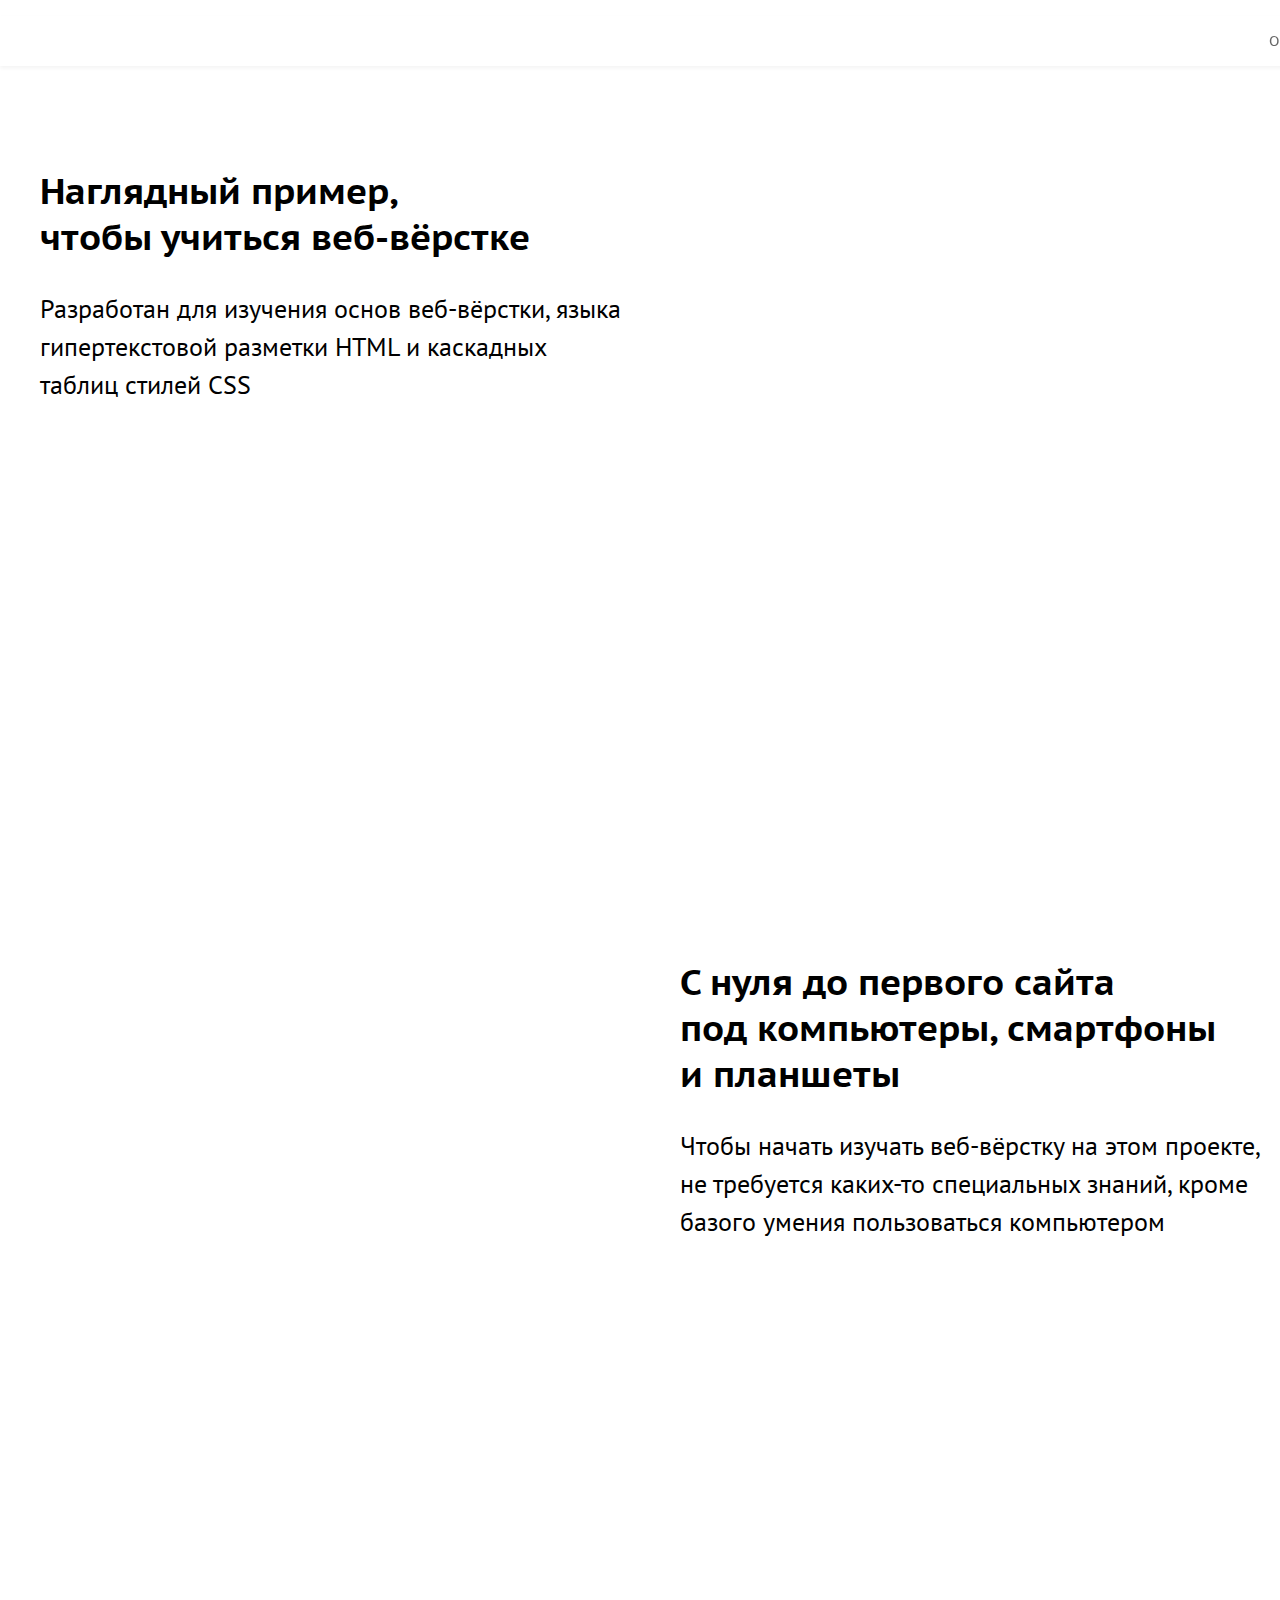
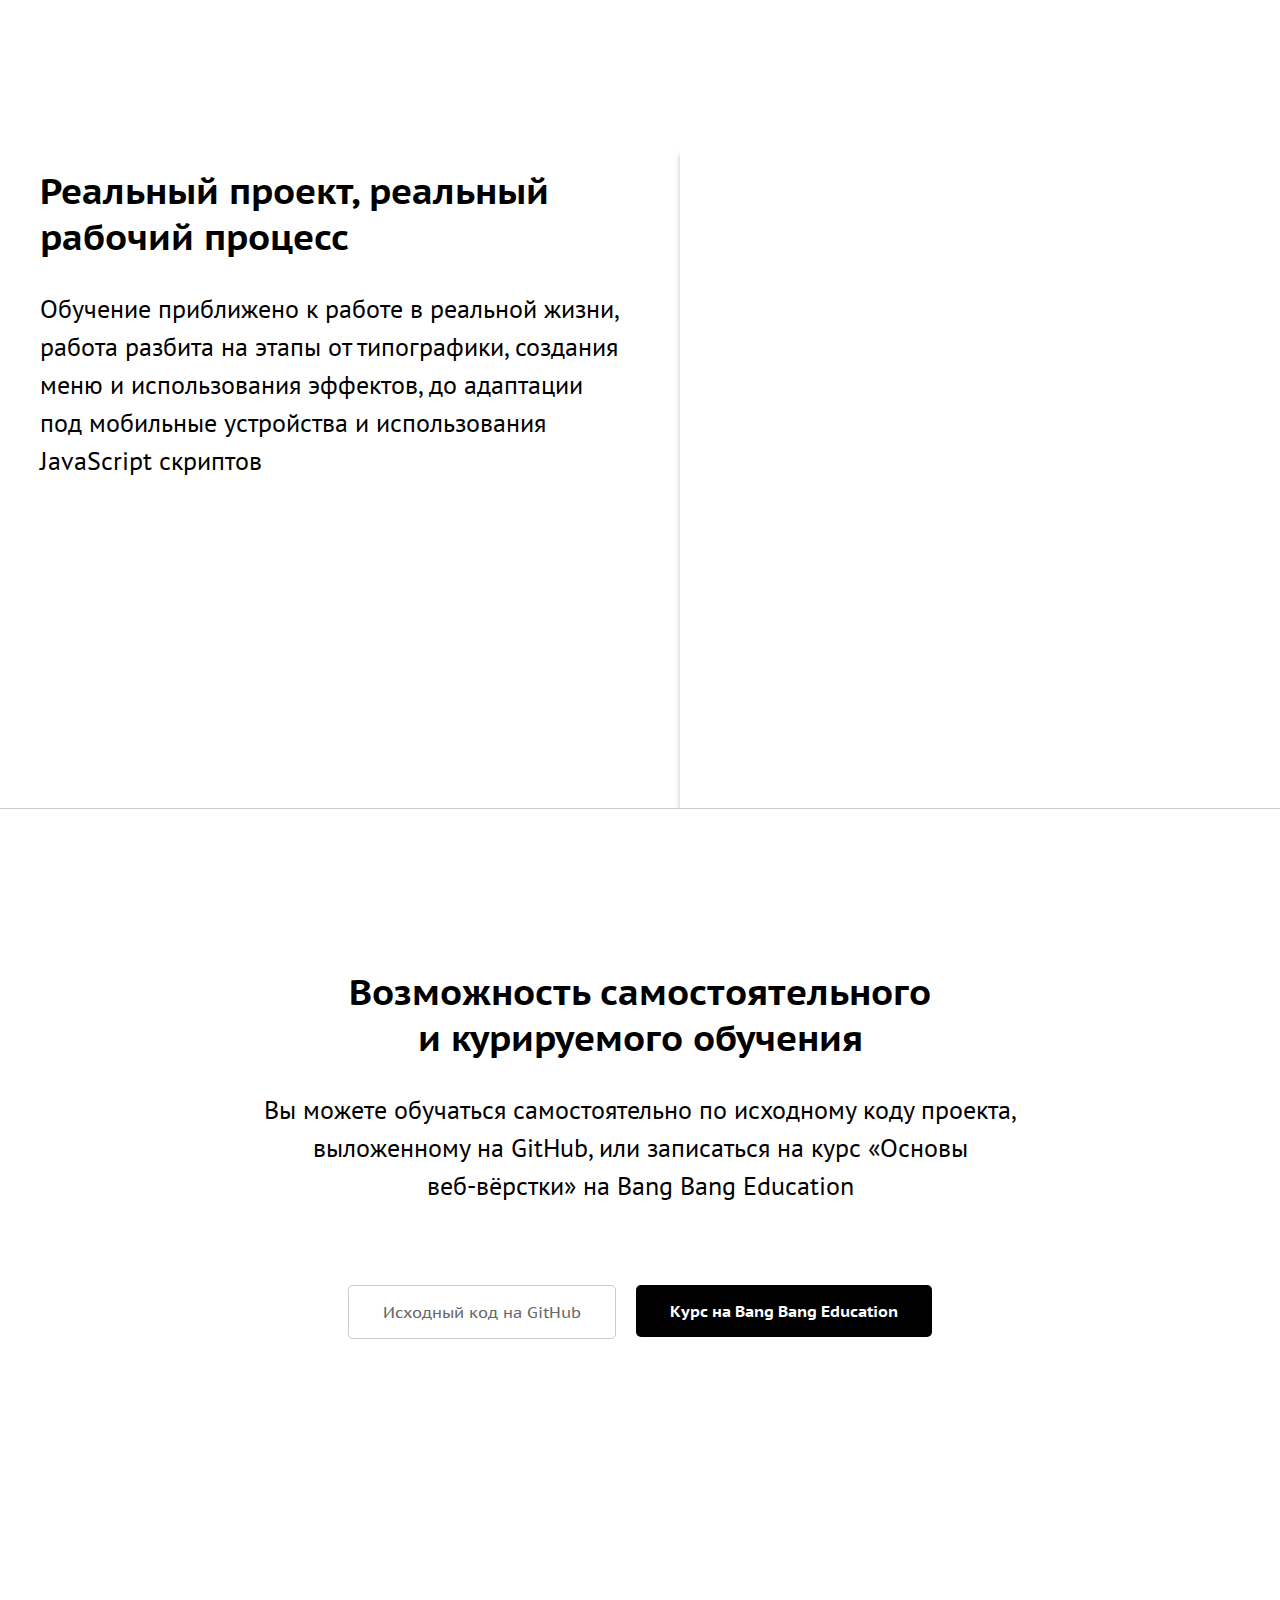
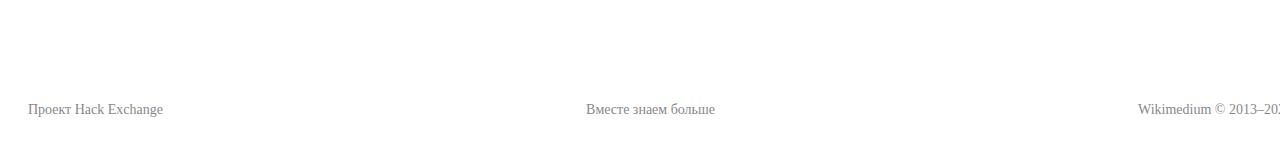
==== commit 3fe9237d: "Homework and lesson done" ====
--- a/index.html
+++ b/index.html
@@ -24,7 +24,7 @@
         <p>Разработан для изучения основ веб-вёрстки, языка гипертекстовой разметки HTML и&nbsp;каскадных таблиц стилей CSS</p>
       </div>
 
-      <div id="section-1-image"></div>
+      <div class="imageContainer" id="section-1-image"></div>
     </section>
 
     <section class="contentWrapper" id="section-2">
@@ -38,7 +38,7 @@
           <p>Чтобы начать изучать веб-вёрстку на&nbsp;этом проекте, не&nbsp;требуется каких-то специальных знаний, кроме базого умения пользоваться компьютером</p>
         </div>
 
-        <div id="section-2-image"></div>
+        <div class="imageContainer" id="section-2-image"></div>
       </div>
     </section>
 
@@ -52,7 +52,7 @@
         <p>Обучение приближено к&nbsp;работе в&nbsp;реальной жизни, работа разбита на&nbsp;этапы от&nbsp;типографики, создания меню и&nbsp;использования эффектов, до&nbsp;адаптации под мобильные устройства и&nbsp;использования JavaScript скриптов</p>
       </div>
 
-      <div id="section-3-image"></div>
+      <div class="imageContainer" id="section-3-image"></div>
     </section>
 
     <section class="contentWrapper" id="section-4">
